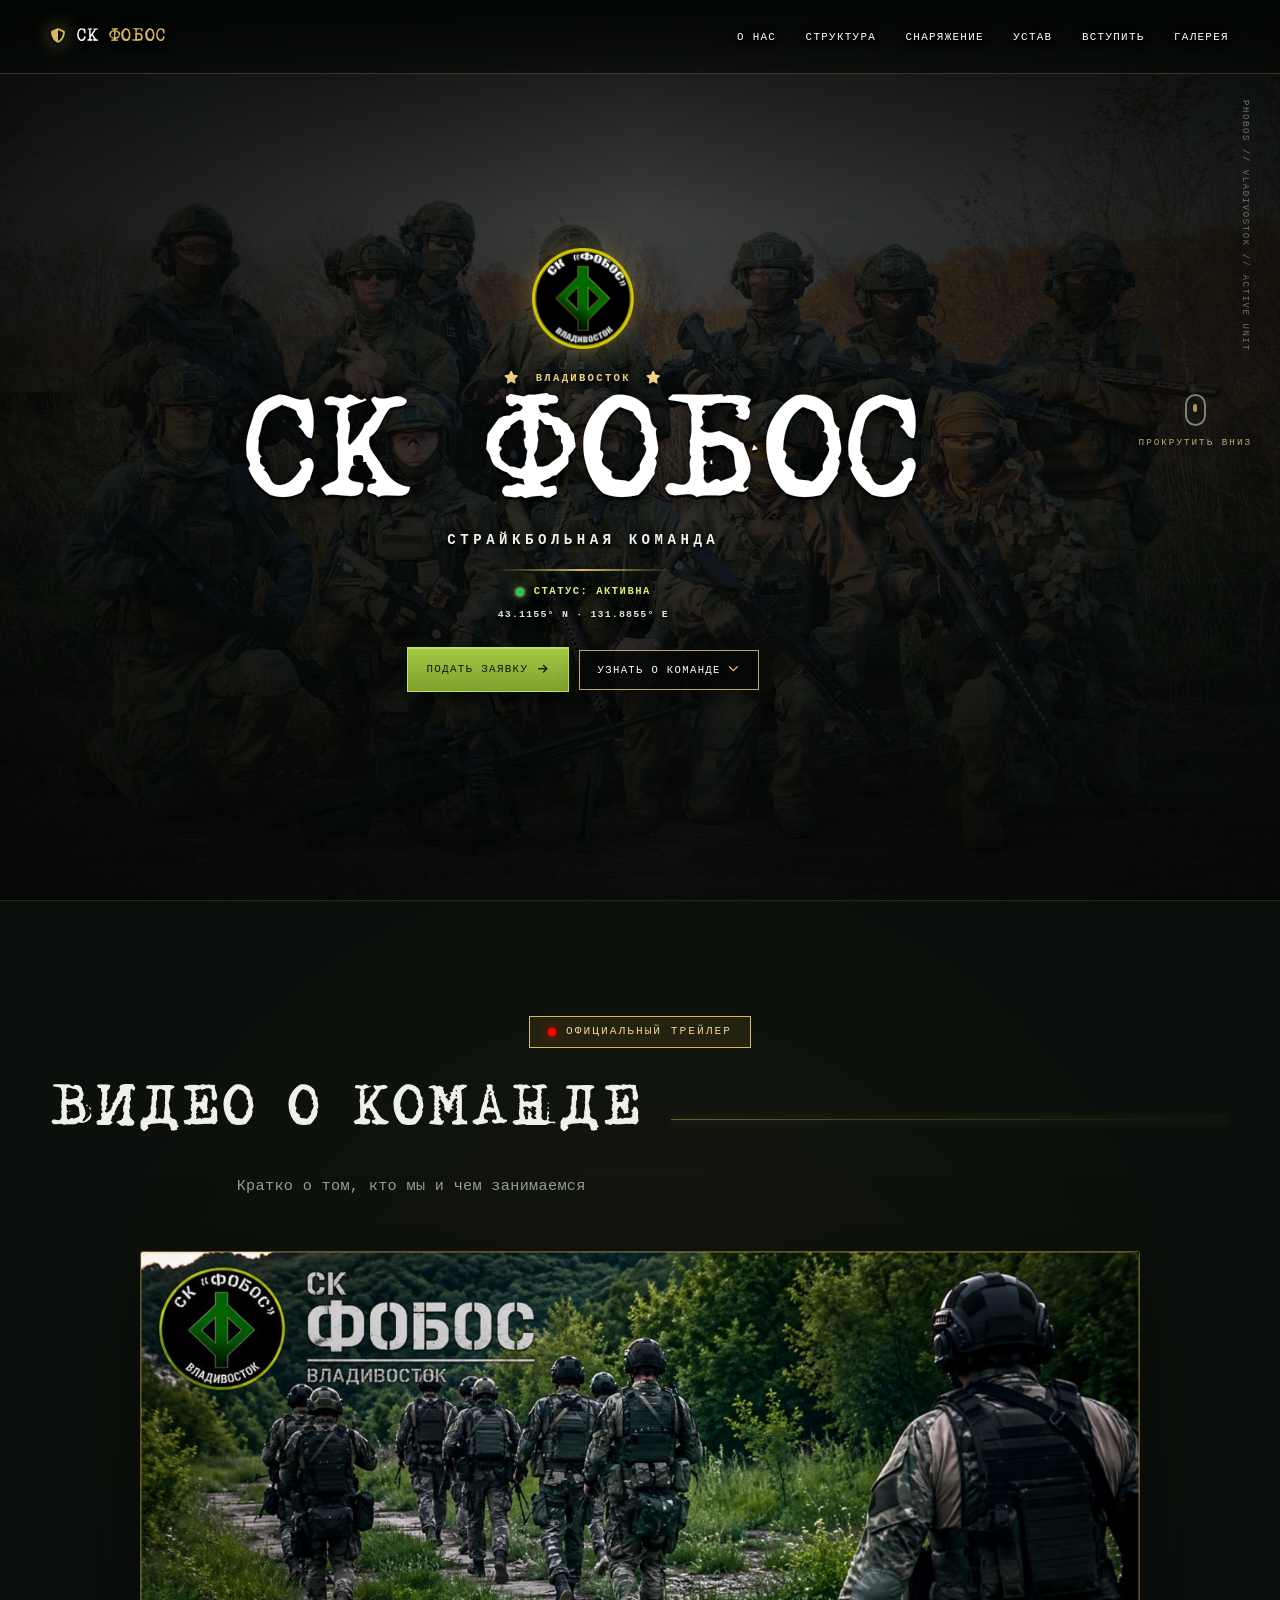
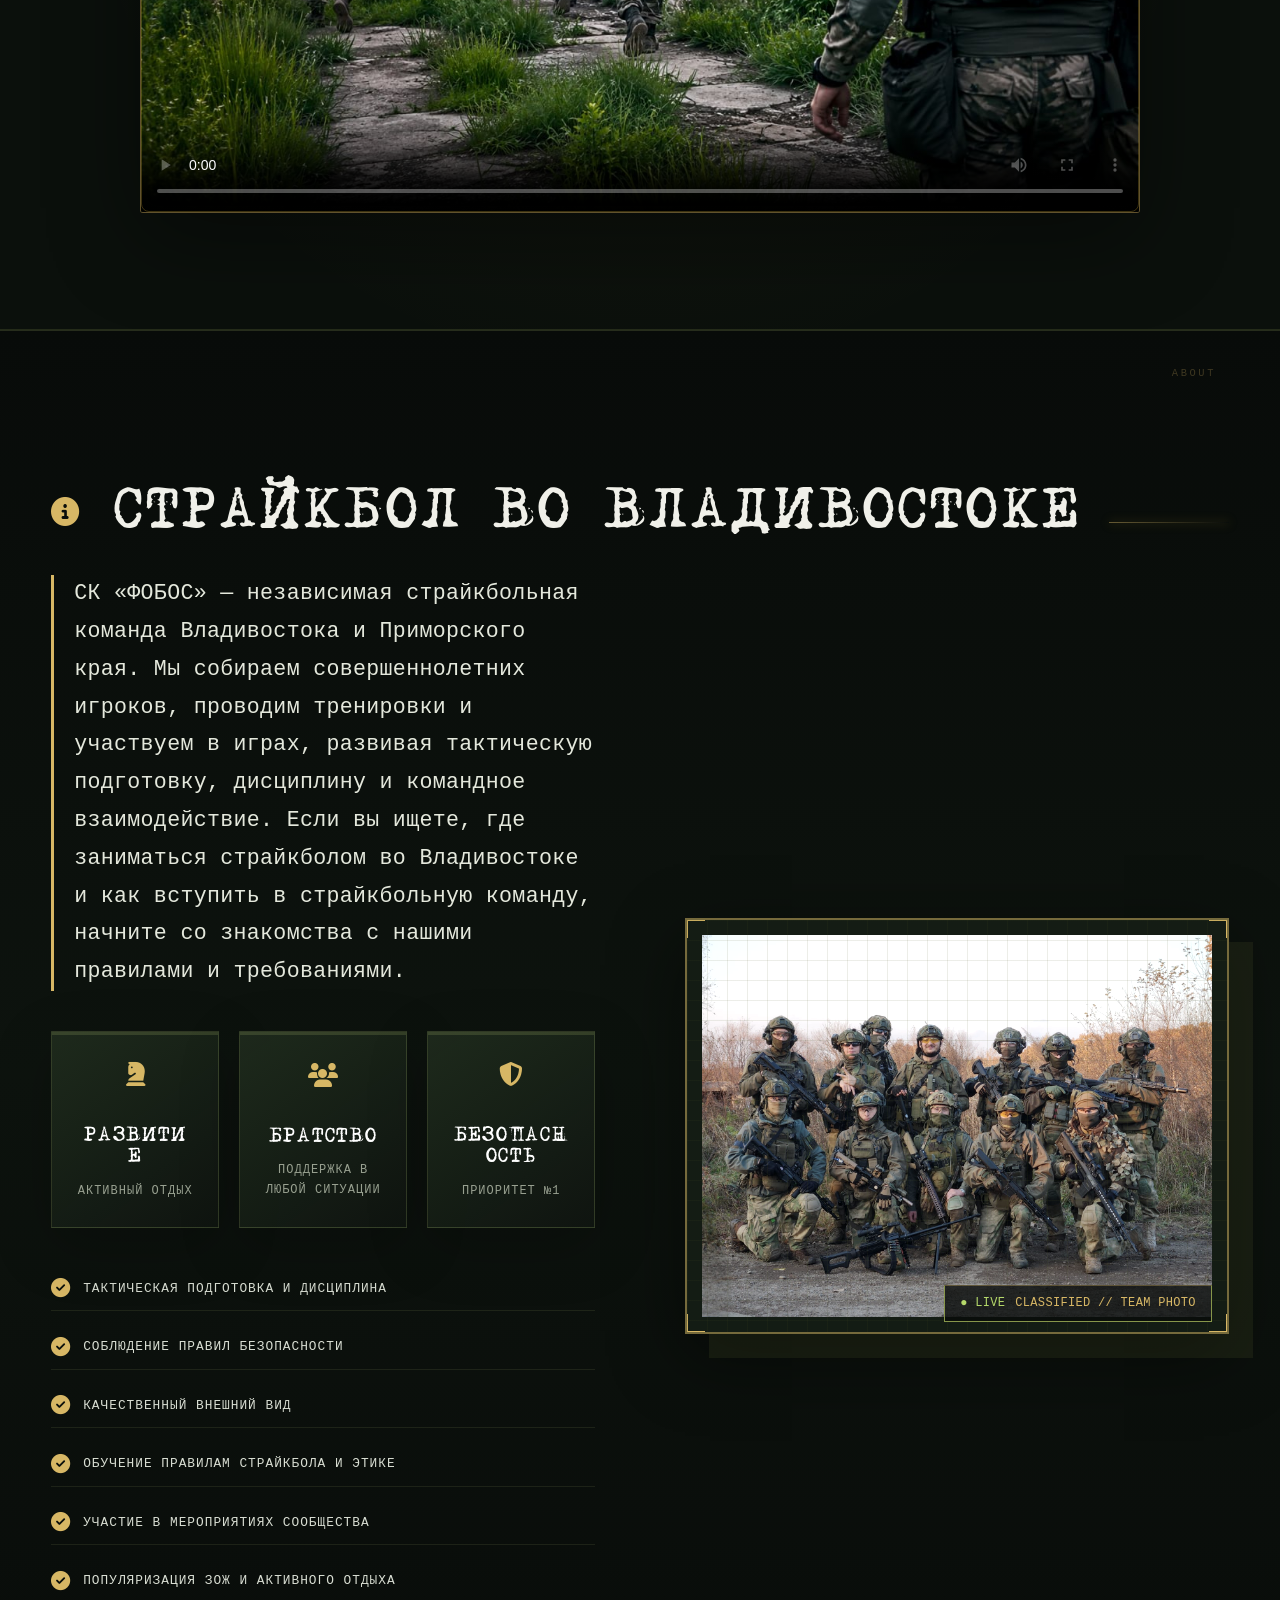
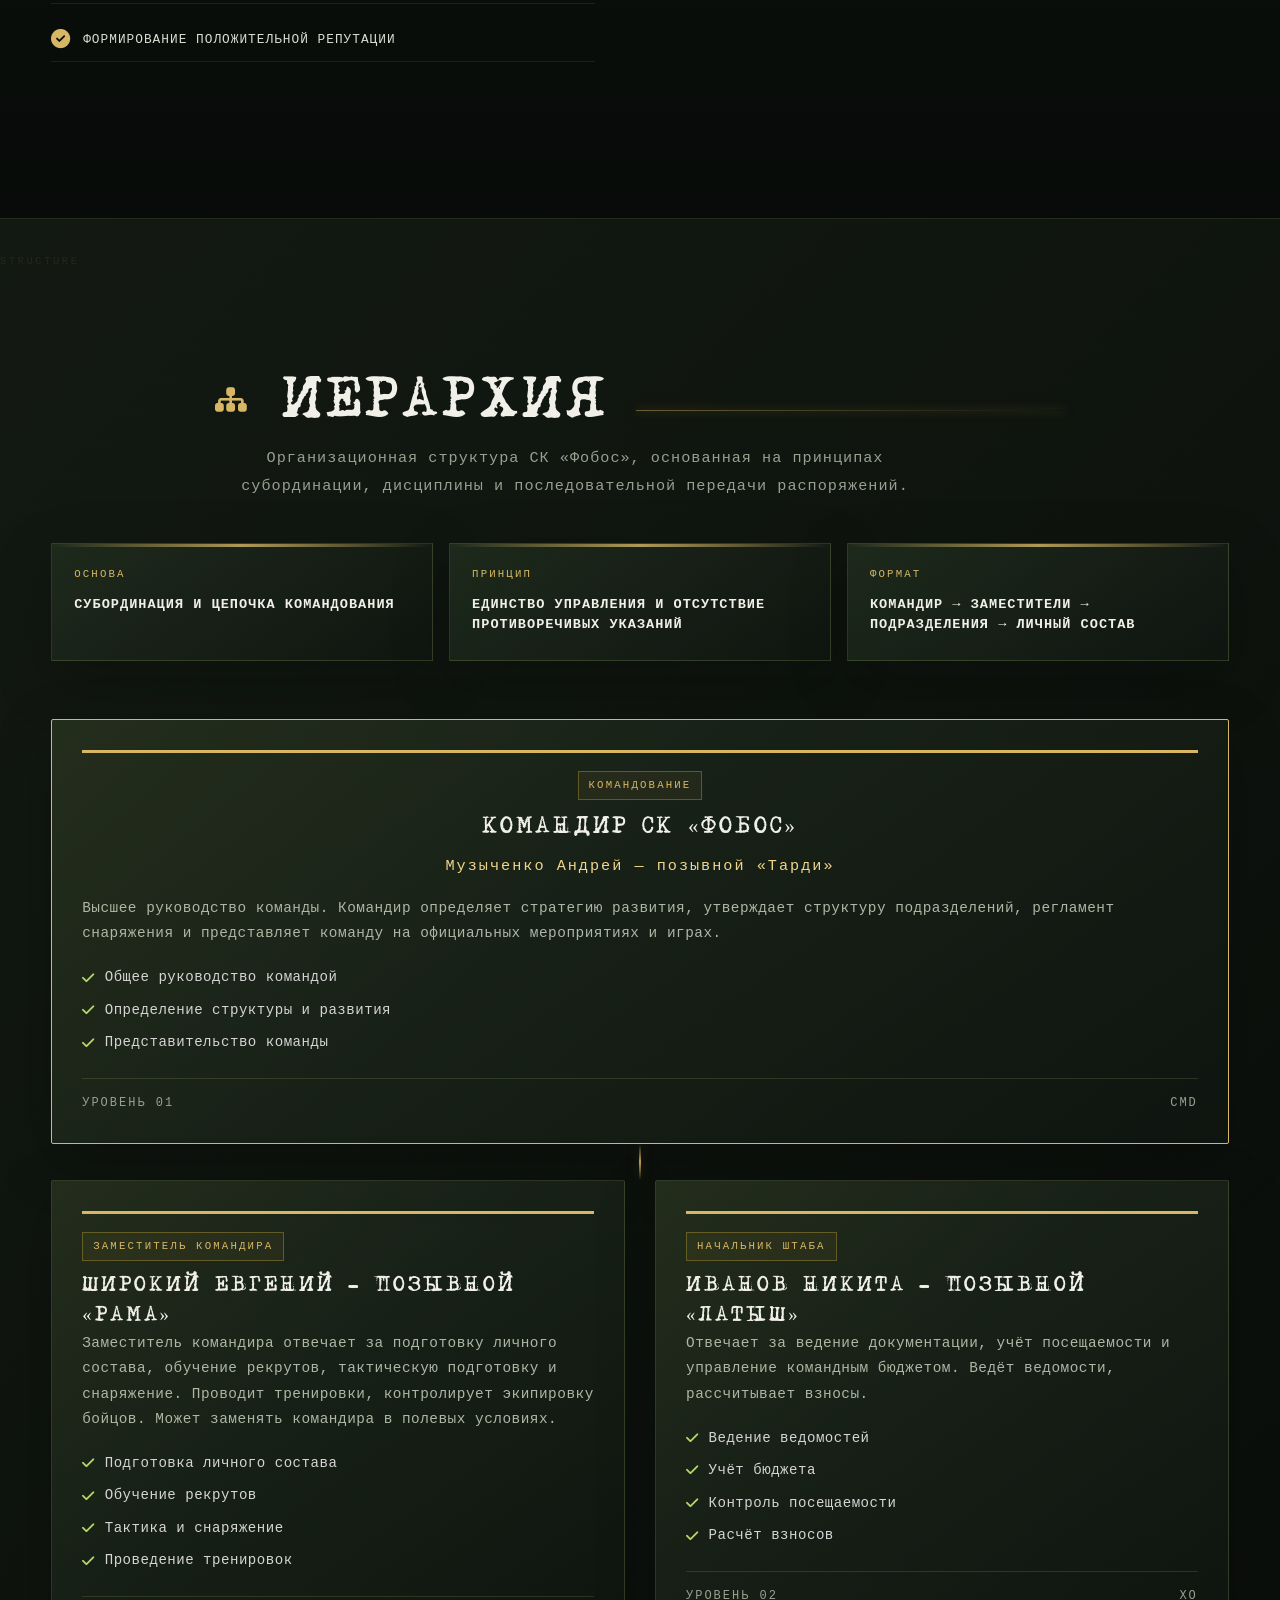
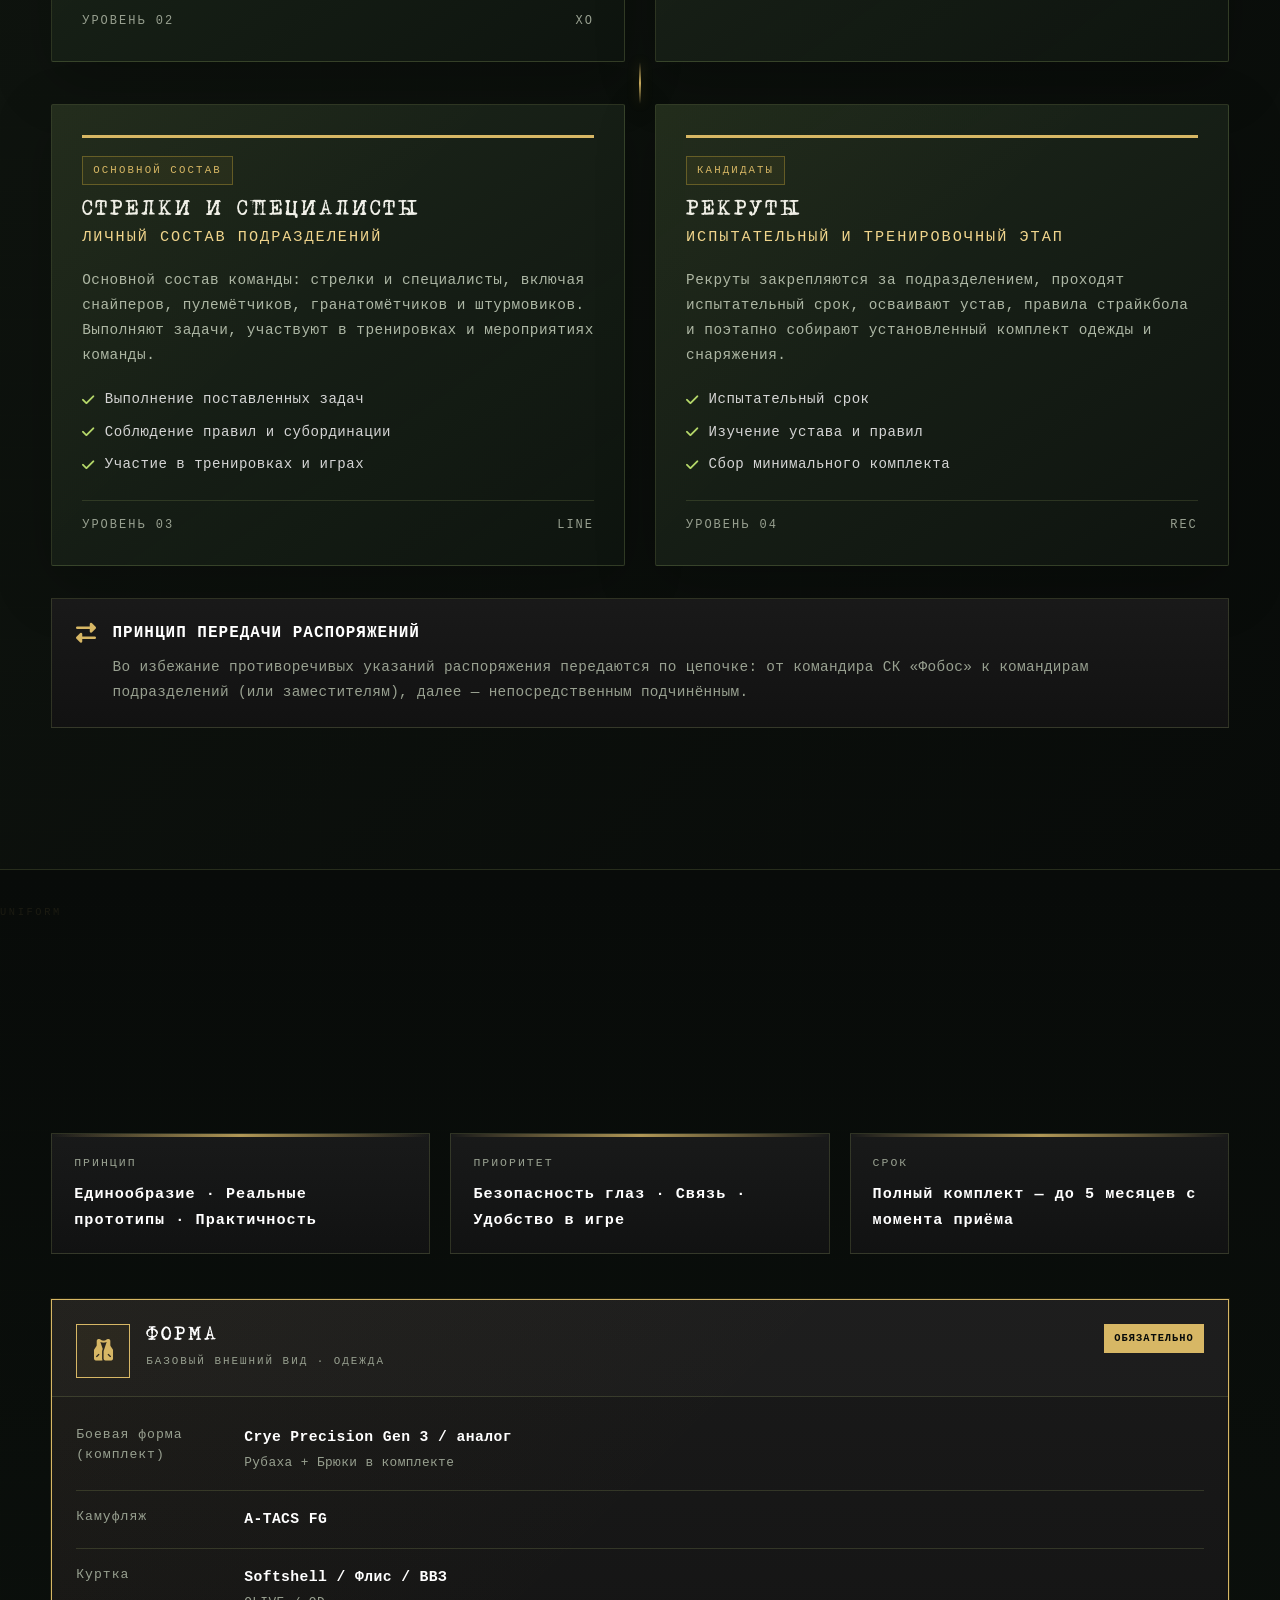
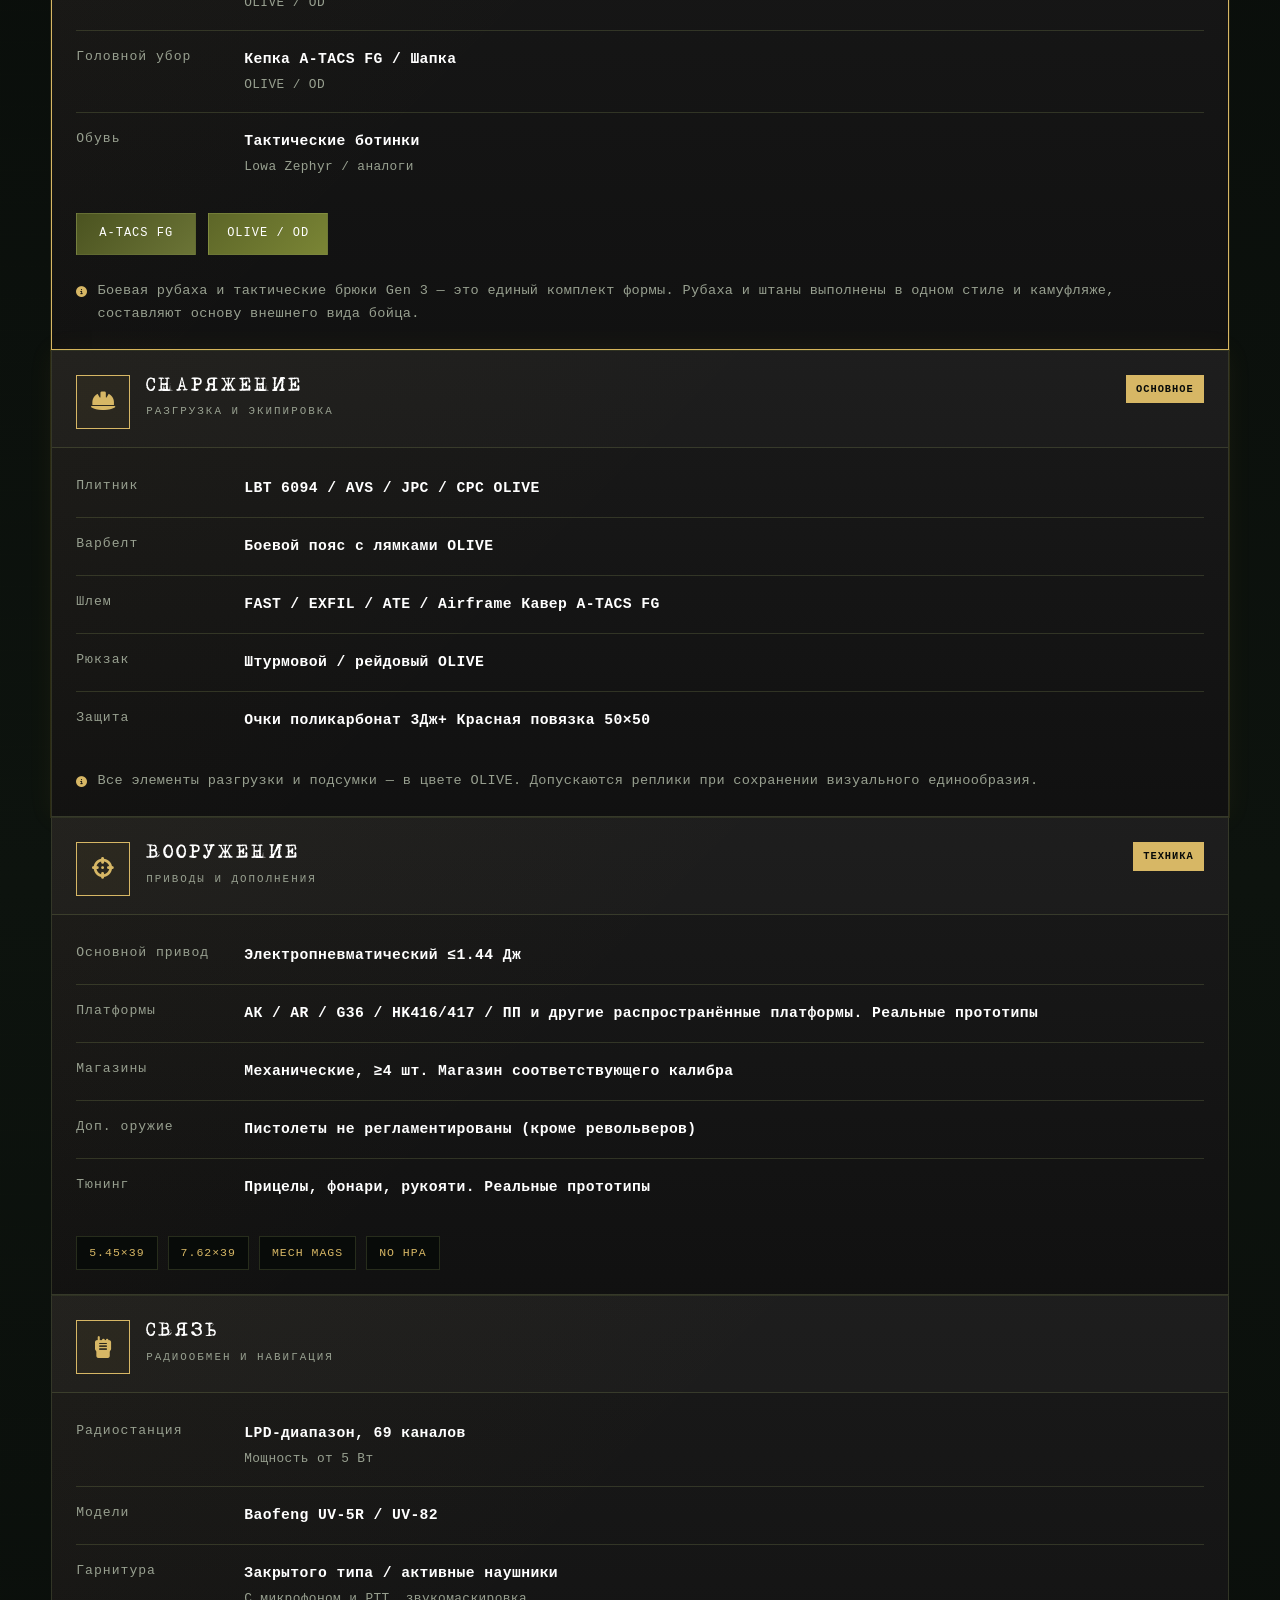
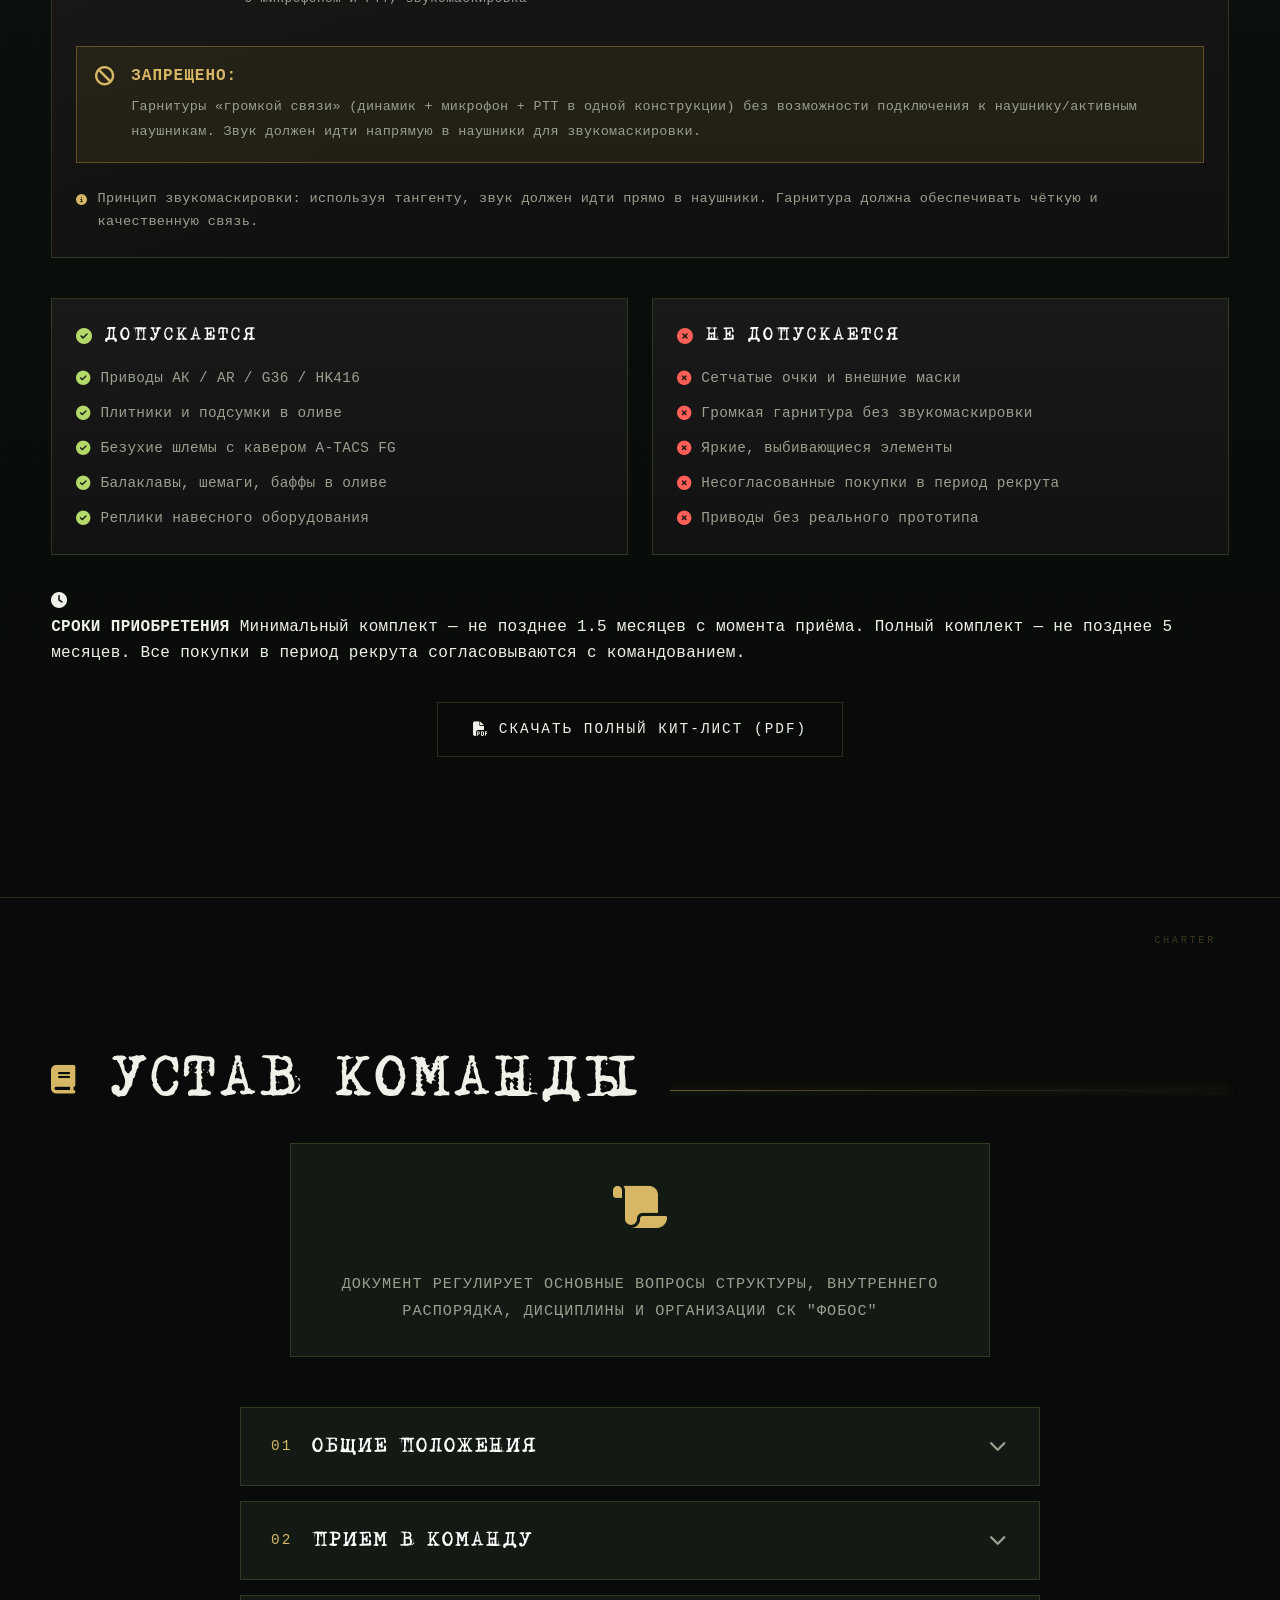
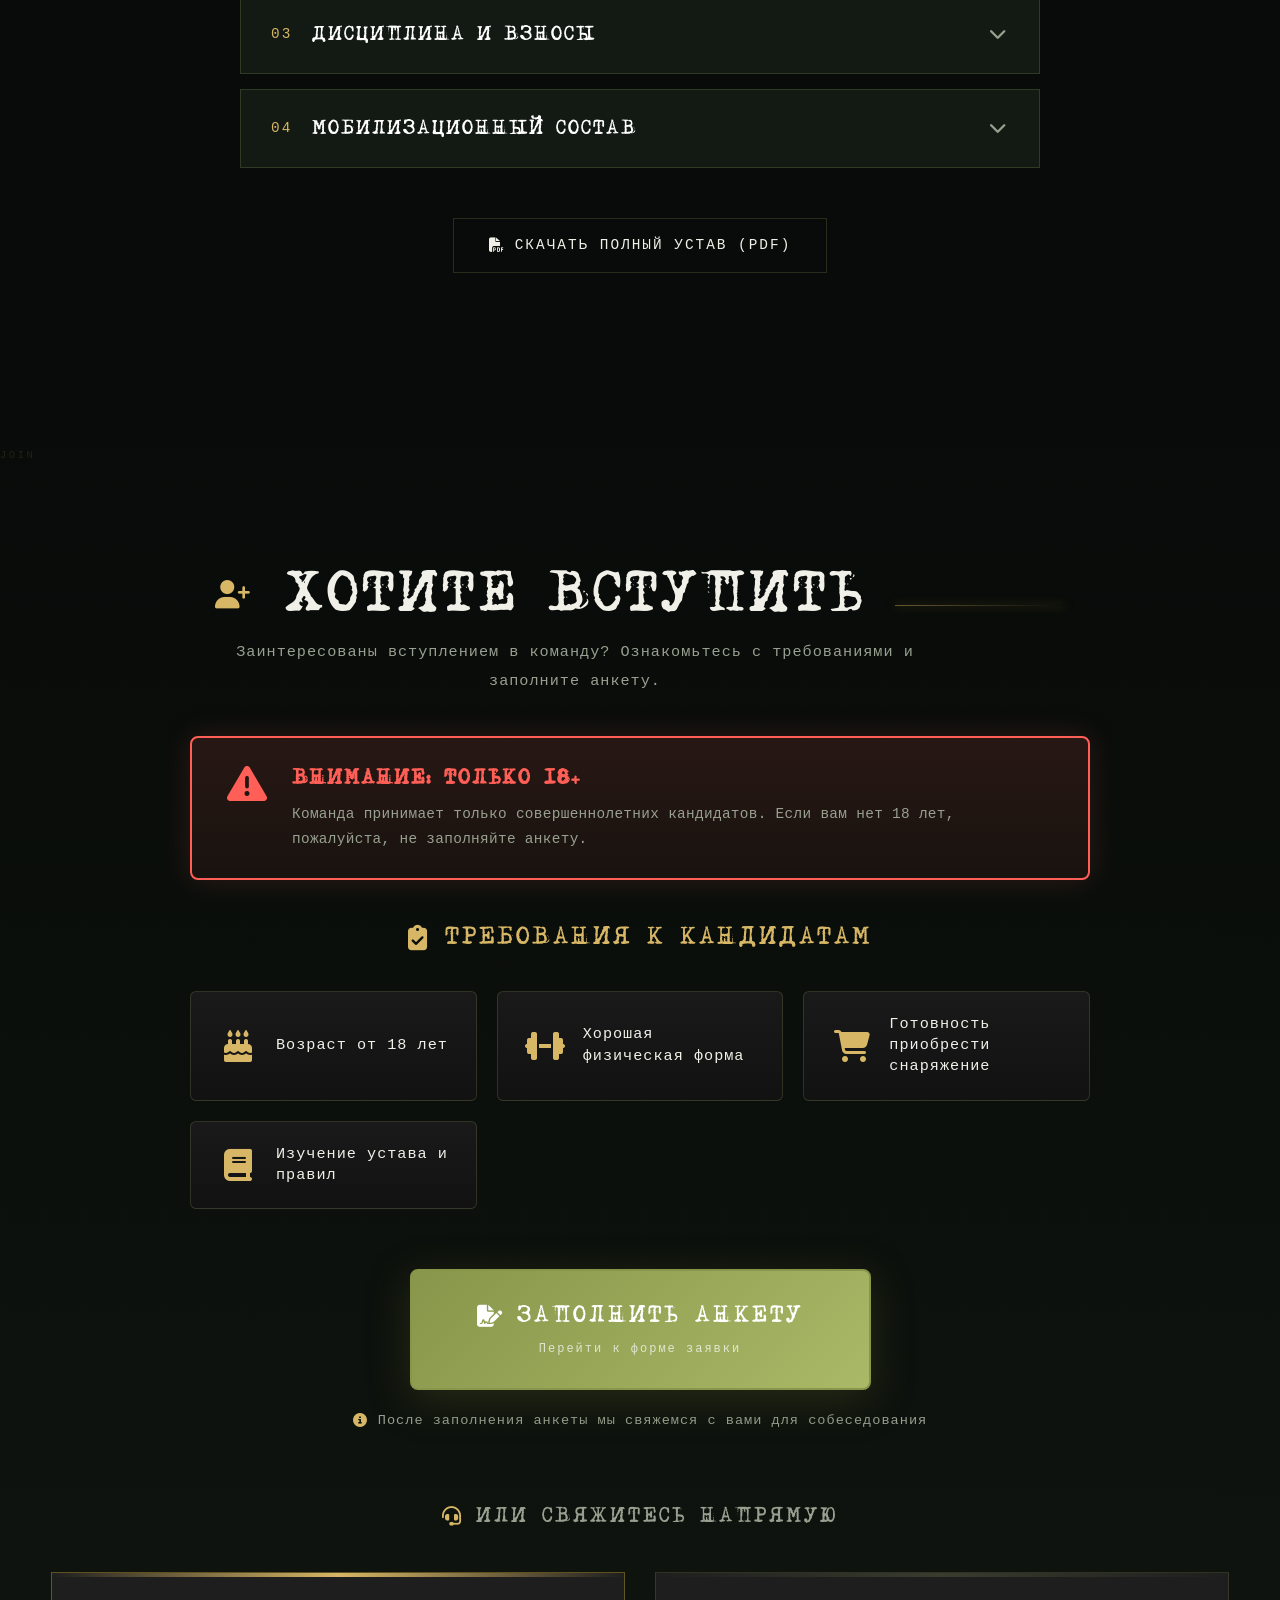
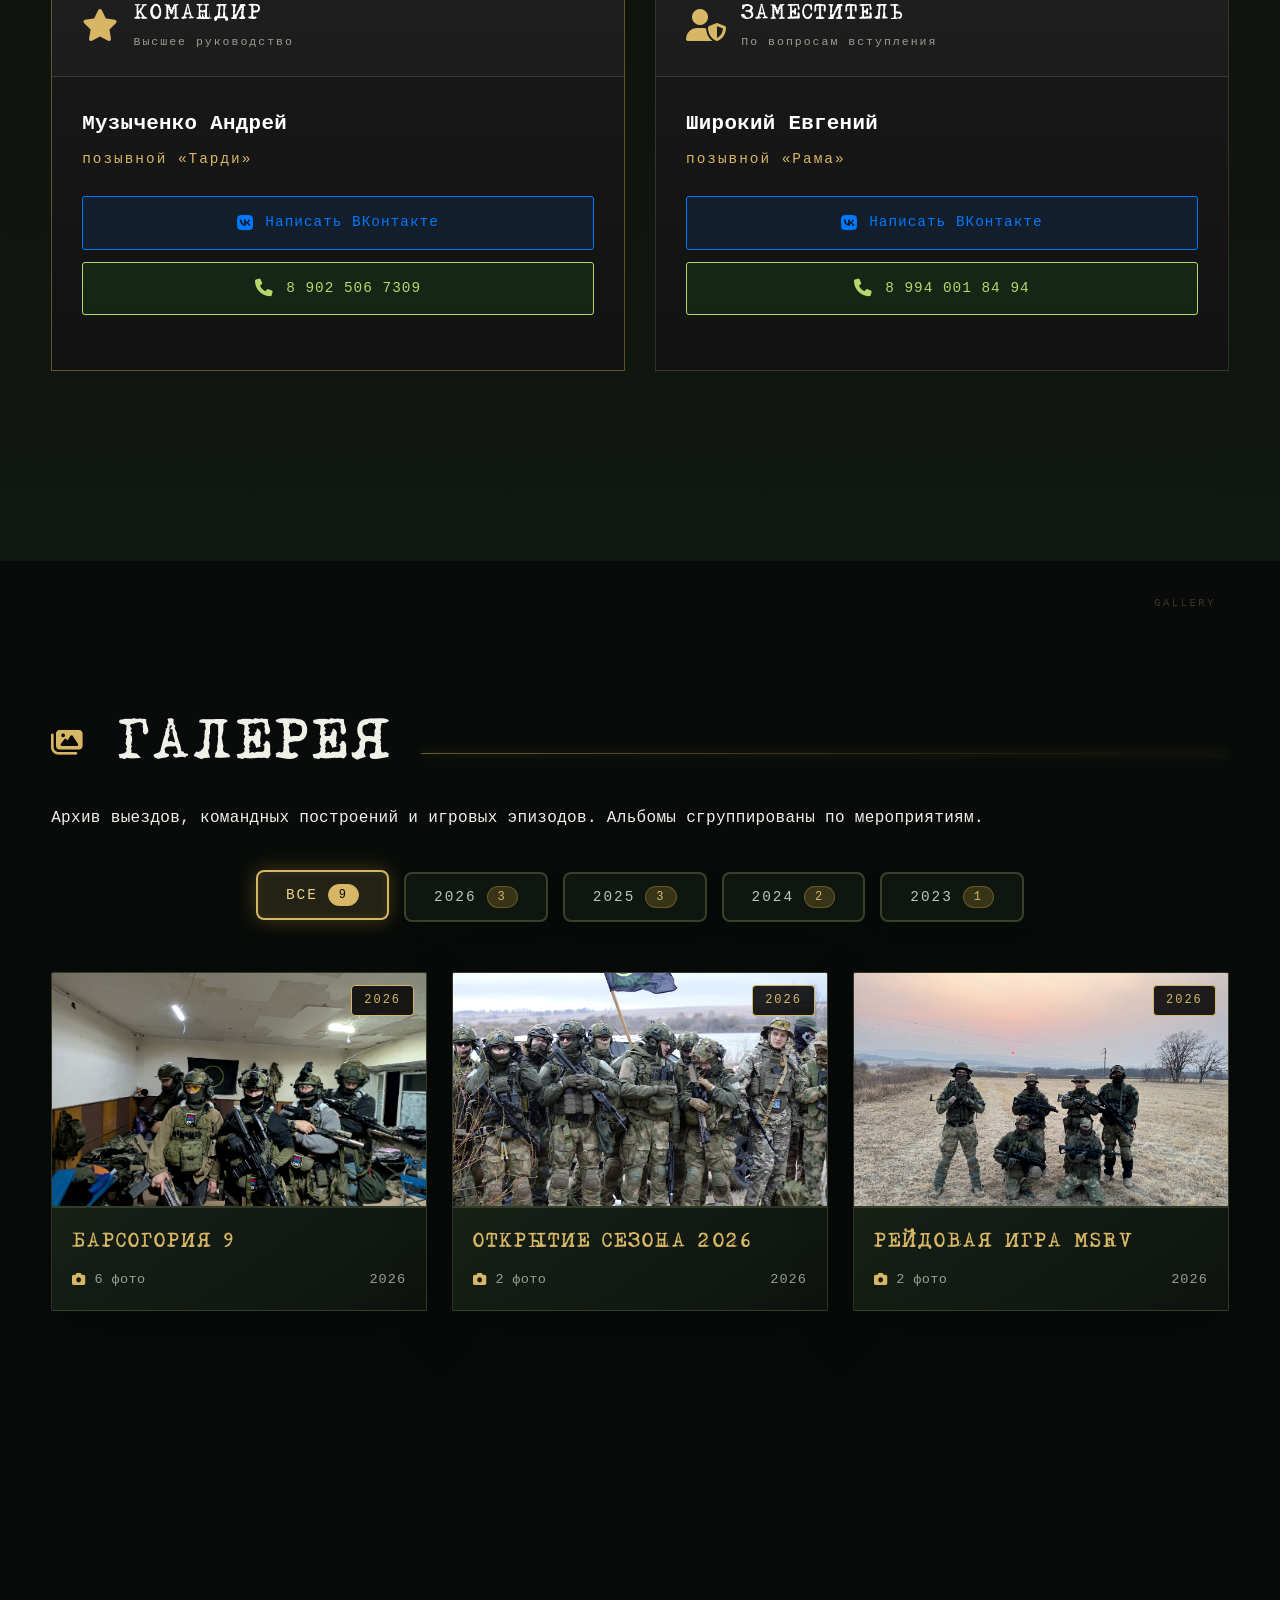
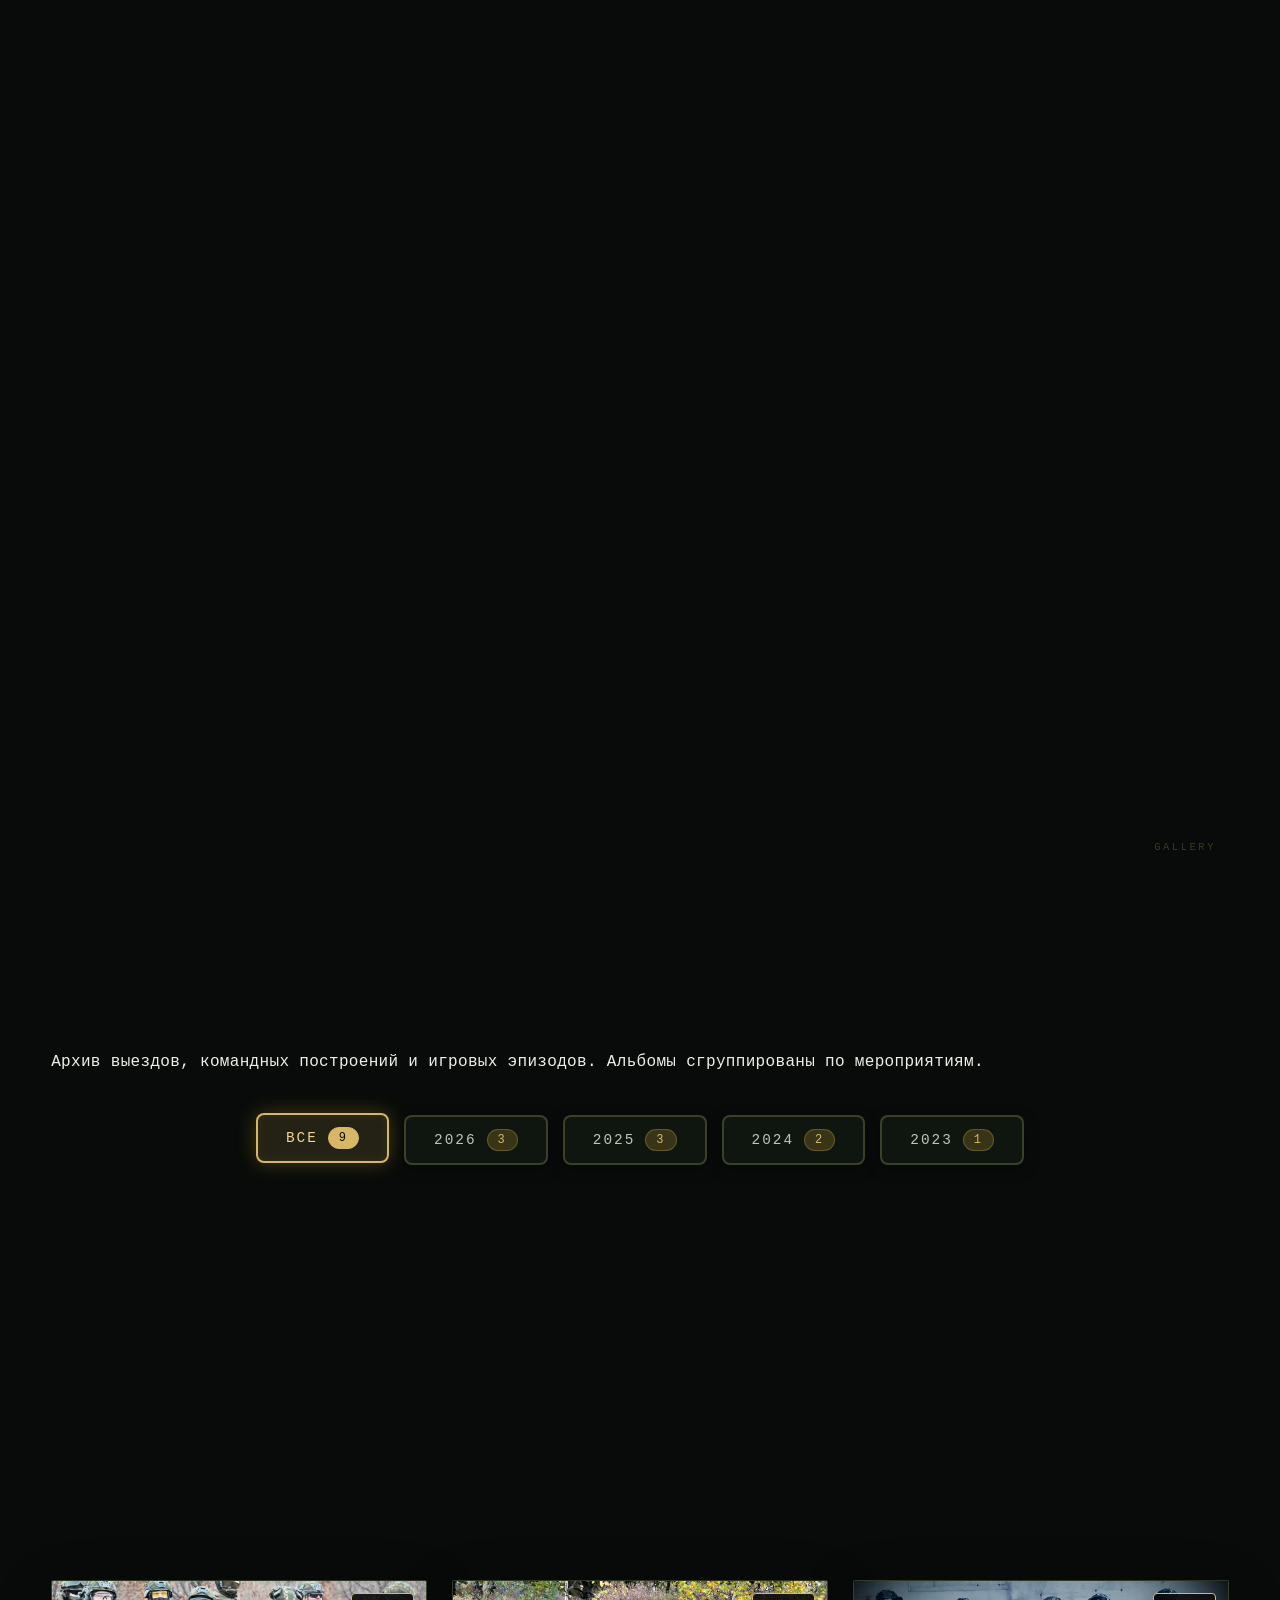
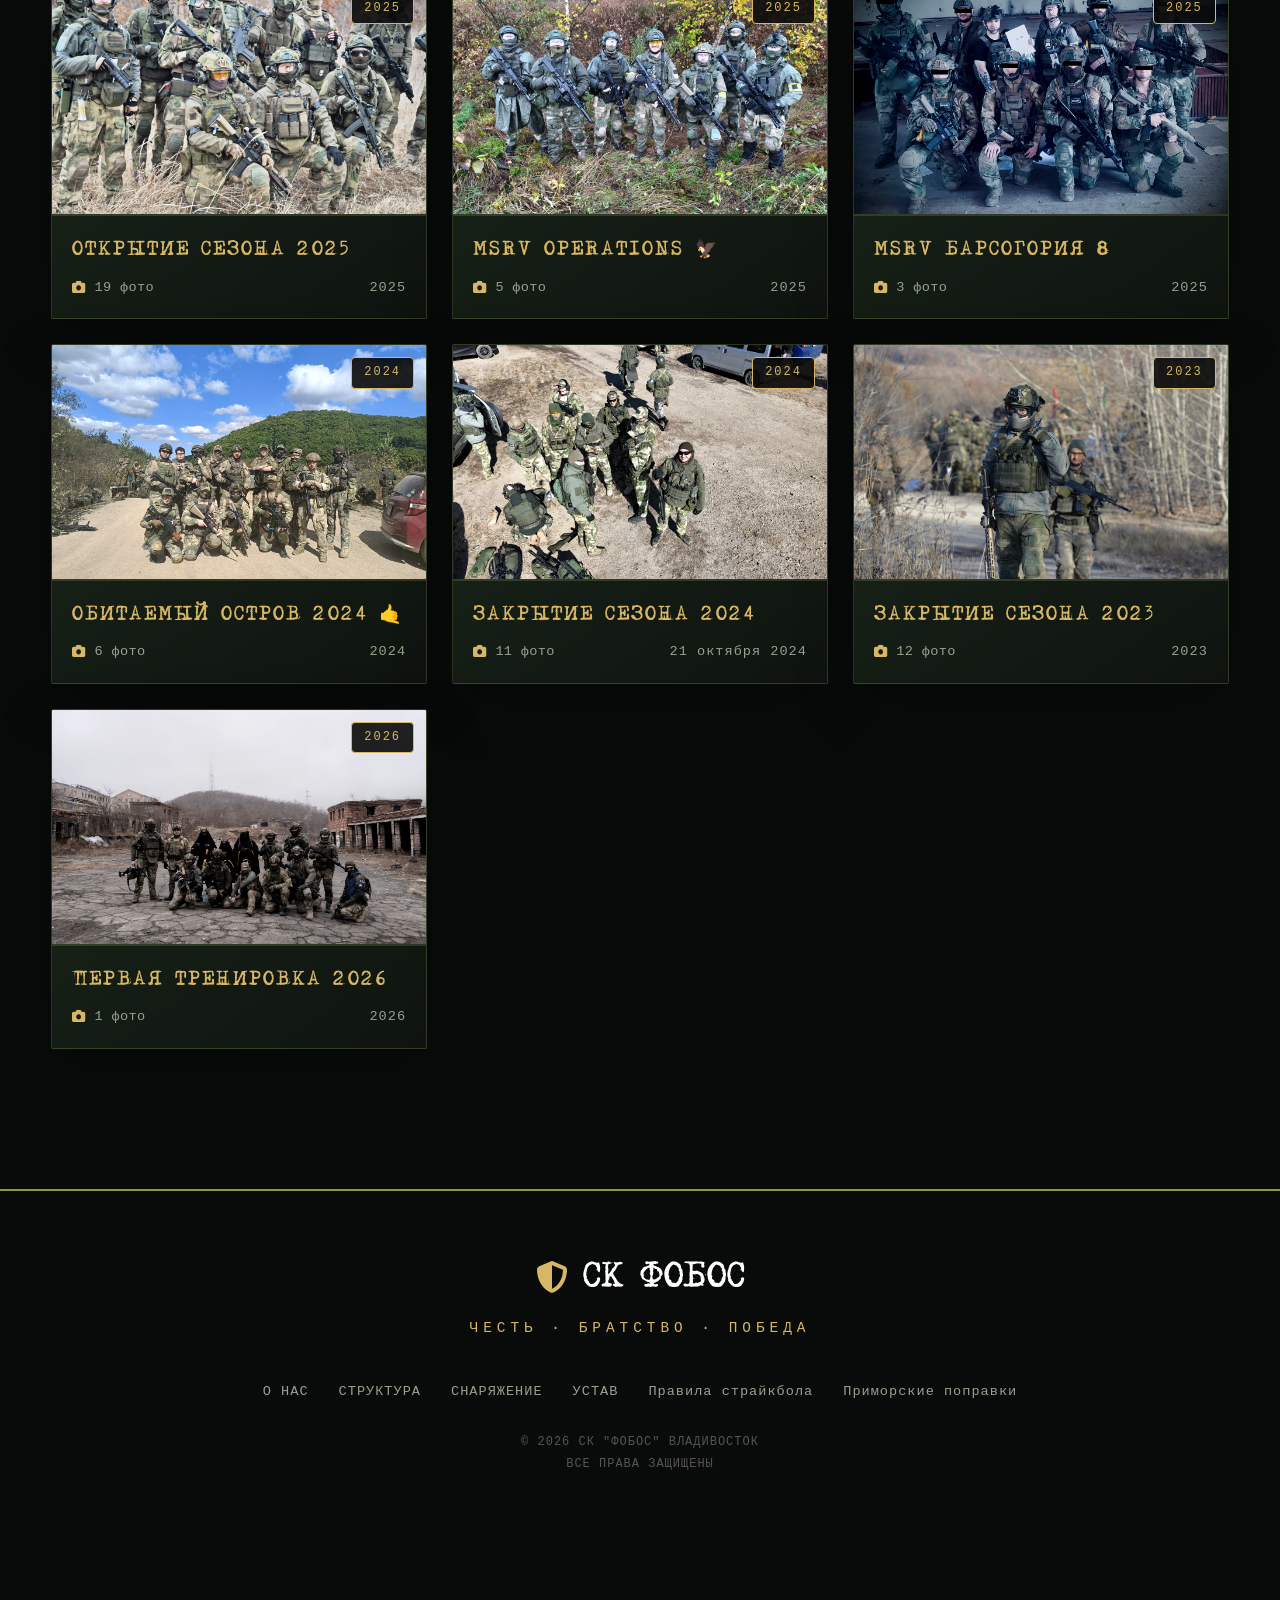
==== index.html @ f095c884 "new SITE!!!" ====
<!DOCTYPE html>
<html lang="ru">

<head>
    <meta charset="UTF-8">
    <meta name="viewport" content="width=device-width, initial-scale=1.0">
    <meta name="description" content="СК «ФОБОС» — страйкбольная команда Владивостока и Приморского края. Набор новичков 18+, тренировки, игры, экипировка и командная подготовка.">
    <meta name="keywords" content="страйкбол Владивосток, страйкбольная команда Владивосток, страйкбол Приморский край, airsoft Владивосток, вступить в страйкбольную команду, ФОБОС страйкбол">
    <meta name="author" content="СК «ФОБОС»">
    <meta name="robots" content="index, follow, max-image-preview:large">
    <meta name="theme-color" content="#4B5320">

    <link rel="canonical" href="https://uncledeni.github.io/phobos-team.github.io/">
    <meta property="og:locale" content="ru_RU">
    <meta property="og:site_name" content="СК «ФОБОС» — страйкбол во Владивостоке">
    <meta property="og:title" content="Страйкбол во Владивостоке — СК «ФОБОС»">
    <meta property="og:description" content="Независимая страйкбольная команда Владивостока и Приморского края. Узнайте о команде и подайте заявку на вступление.">
    <meta property="og:image" content="https://uncledeni.github.io/phobos-team.github.io/img/team.jpg">
    <meta property="og:url" content="https://uncledeni.github.io/phobos-team.github.io/">
    <meta property="og:type" content="website">
    <meta name="twitter:card" content="summary_large_image">

    <link rel="icon" href="data:image/svg+xml,<svg xmlns='http://www.w3.org/2000/svg' viewBox='0 0 100 100'><text y='.9em' font-size='90'>🛡️</text></svg>">

    <link rel="preload" href="fonts/dsmoster.ttf" as="font" type="font/ttf" crossorigin>
    <link rel="preload" href="fonts/calculator.ttf" as="font" type="font/ttf" crossorigin>
    <link rel="preload" href="style.css" as="style">
    <link rel="preload" href="img/gerb.png" as="image">

    <title>Страйкбол во Владивостоке — СК «ФОБОС» | Набор в команду</title>
    <link rel="stylesheet" href="style.css">
    <link rel="icon" type="image/png" href="img/gerb.png">

</head>

<body>

    <nav class="navbar">
        <div class="container nav-container">
            <div class="logo">
                <i class="fas fa-shield-alt"></i> СК <span class="highlight">ФОБОС</span>
            </div>
            <ul class="nav-links">
                <li><a href="#about">О НАС</a></li>

                <li><a href="#structure">СТРУКТУРА</a></li>
                <li><a href="#uniform">СНАРЯЖЕНИЕ</a></li>
                <li><a href="#charter">УСТАВ</a></li>
                <li><a href="#join">ВСТУПИТЬ</a></li>
                <li><a href="#gallery">ГАЛЕРЕЯ</a></li>

            </ul>
            <div class="burger">
                <div class="line1"></div>
                <div class="line2"></div>
                <div class="line3"></div>
            </div>
        </div>
    </nav>

    <section class="hero">
        <div class="overlay"></div>
        <div class="hero-content">
            <div class="team-emblem">
                <img src="img/gerb.png" alt="СК ФОБОС">
                <div class="emblem-glow"></div>
            </div>
            <div class="hero-badge">
                <i class="fas fa-star"></i>
                <span>ВЛАДИВОСТОК</span>
                <i class="fas fa-star"></i>
            </div>
            <h1 class="hero-title">СК ФОБОС</h1>
            <p class="hero-subtitle">СТРАЙКБОЛЬНАЯ КОМАНДА</p>
            <div class="hero-divider"></div>
            <div class="team-status">
                <span class="status-dot"></span>
                <span>СТАТУС: АКТИВНА</span>
            </div>
            <div class="team-coords">
                43.1155° N · 131.8855° E
            </div>
            <div class="hero-cta">
                <a class="btn-tactical" href="#join"><span>ПОДАТЬ ЗАЯВКУ</span><i class="fas fa-arrow-right"></i></a>
                <a class="hero-link" href="#about">УЗНАТЬ О КОМАНДЕ <i class="fas fa-chevron-down"></i></a>
            </div>
        </div>
        <div class="scroll-indicator">
            <div class="mouse">
                <div class="wheel"></div>
            </div>
            <span>ПРОКРУТИТЬ ВНИЗ</span>
        </div>
    </section>

<section id="trailer" class="trailer-section">
    <div class="container">
        <div class="trailer-header">
            <div class="trailer-tag">
                <span class="blink-dot"></span>
                ОФИЦИАЛЬНЫЙ ТРЕЙЛЕР
            </div>
            <h2 class="section-title">ВИДЕО О КОМАНДЕ</h2>
            <p class="trailer-subtitle">Кратко о том, кто мы и чем занимаемся</p>
        </div>

        <div class="trailer-video-wrapper" id="trailerVideoWrapper">
            <video 
                id="teamVideo" 
                class="trailer-video" 
                controls
                preload="metadata"
                playsinline
                poster="./img/video-poster.jpg"
                style="width:100%; height:100%; display:block; background:#000;"
            >
                <source src="video/intro.mp4" type="video/mp4">
                Ваш браузер не поддерживает HTML5-видео.
            </video>
        </div>
    </div>
</section>


    <section id="about" class="section dark-bg">
        <div class="container">
            <h2 class="section-title"><i class="fas fa-info-circle"></i>СТРАЙКБОЛ ВО ВЛАДИВОСТОКЕ</h2>

            <div class="about-grid">
                <div class="about-text">
                    <p class="lead-text">
                        СК «ФОБОС» — независимая страйкбольная команда Владивостока и Приморского края. Мы собираем совершеннолетних игроков, проводим тренировки и участвуем в играх, развивая тактическую подготовку, дисциплину и командное взаимодействие. Если вы ищете, где заниматься страйкболом во Владивостоке и как вступить в страйкбольную команду, начните со знакомства с нашими правилами и требованиями.
                    </p>

                    <div class="principles-grid">
                        <div class="principle-card">
                            <div class="principle-icon">
                                <i class="fas fa-chess-knight"></i>
                            </div>
                            <h3>РАЗВИТИЕ</h3>
                            <p>АКТИВНЫЙ ОТДЫХ</p>
                        </div>
                        <div class="principle-card">
                            <div class="principle-icon">
                                <i class="fas fa-users"></i>
                            </div>
                            <h3>БРАТСТВО</h3>
                            <p>ПОДДЕРЖКА В ЛЮБОЙ СИТУАЦИИ</p>
                        </div>
                        <div class="principle-card">
                            <div class="principle-icon">
                                <i class="fas fa-shield-alt"></i>
                            </div>
                            <h3>БЕЗОПАСНОСТЬ</h3>
                            <p>ПРИОРИТЕТ №1</p>
                        </div>
                    </div>

                    <ul class="check-list">
                        <li><i class="fas fa-check-circle"></i>ТАКТИЧЕСКАЯ ПОДГОТОВКА И ДИСЦИПЛИНА</li>
                        <li><i class="fas fa-check-circle"></i>СОБЛЮДЕНИЕ ПРАВИЛ БЕЗОПАСНОСТИ</li>
                        <li><i class="fas fa-check-circle"></i>КАЧЕСТВЕННЫЙ ВНЕШНИЙ ВИД</li>
                        <li><i class="fas fa-check-circle"></i>ОБУЧЕНИЕ ПРАВИЛАМ СТРАЙКБОЛА И ЭТИКЕ</li>
                        <li><i class="fas fa-check-circle"></i>УЧАСТИЕ В МЕРОПРИЯТИЯХ СООБЩЕСТВА</li>
                        <li><i class="fas fa-check-circle"></i>ПОПУЛЯРИЗАЦИЯ ЗОЖ И АКТИВНОГО ОТДЫХА</li>
                        <li><i class="fas fa-check-circle"></i>ФОРМИРОВАНИЕ ПОЛОЖИТЕЛЬНОЙ РЕПУТАЦИИ</li>
                    </ul>
                </div>

                <div class="tactical-frame">
                    <div class="frame-corner top-left"></div>
                    <div class="frame-corner top-right"></div>
                    <div class="frame-corner bottom-left"></div>
                    <div class="frame-corner bottom-right"></div>
                    <img src="img/team.jpg" alt="Команда ФОБОС">
                    <div class="frame-overlay">
                        <div class="overlay-grid"></div>
                    </div>
                    <div class="frame-label">
                        <span class="label-status">● LIVE</span>
                        <span>CLASSIFIED // TEAM PHOTO</span>
                    </div>
                </div>
            </div>
        </div>
    </section>

    <section id="structure" class="section structure-section">
        <div class="container">
            <div class="section-header-block">
                <h2 class="section-title"><i class="fas fa-sitemap"></i>ИЕРАРХИЯ</h2>
                <p class="section-subtitle">
                    Организационная структура СК «Фобос», основанная на принципах субординации, дисциплины и последовательной передачи распоряжений.
                </p>
            </div>

            <div class="command-overview">
                <div class="overview-card">
                    <span class="overview-label">ОСНОВА</span>
                    <strong>СУБОРДИНАЦИЯ И ЦЕПОЧКА КОМАНДОВАНИЯ</strong>
                </div>
                <div class="overview-card">
                    <span class="overview-label">ПРИНЦИП</span>
                    <strong>ЕДИНСТВО УПРАВЛЕНИЯ И ОТСУТСТВИЕ ПРОТИВОРЕЧИВЫХ УКАЗАНИЙ</strong>
                </div>
                <div class="overview-card">
                    <span class="overview-label">ФОРМАТ</span>
                    <strong>КОМАНДИР → ЗАМЕСТИТЕЛИ → ПОДРАЗДЕЛЕНИЯ → ЛИЧНЫЙ СОСТАВ</strong>
                </div>
            </div>

            <div class="chain-of-command">
                <div class="rank-level level-1">
                    <div class="tactical-card rank-card commander">
                        <div class="rank-card-topline"></div>
                        <div class="rank-type">КОМАНДОВАНИЕ</div>
                        <h3>КОМАНДИР СК «ФОБОС»</h3>
                        <div class="rank-name">Музыченко Андрей — позывной «Тарди»</div>
                        <p class="rank-desc">
                            Высшее руководство команды. Командир определяет стратегию развития, утверждает структуру подразделений, регламент снаряжения и представляет команду на официальных мероприятиях и играх.
                        </p>
                        <ul class="rank-duties">
                            <li><i class="fas fa-check"></i> Общее руководство командой</li>
                            <li><i class="fas fa-check"></i> Определение структуры и развития</li>
                            <li><i class="fas fa-check"></i> Представительство команды</li>
                        </ul>
                        <div class="rank-footer">
                            <span>УРОВЕНЬ 01</span>
                            <span>CMD</span>
                        </div>
                    </div>
                </div>

                <div class="chain-line-vertical top"></div>

                <div class="rank-level level-2">
                    <div class="tactical-card">
                        <div class="rank-card-topline"></div>
                        <div class="rank-type">ЗАМЕСТИТЕЛЬ КОМАНДИРА</div>
                        <h3>Широкий Евгений — позывной «Рама»</h3>
                        <p class="rank-desc">
                            Заместитель командира отвечает за подготовку личного состава, обучение рекрутов, тактическую подготовку и снаряжение. Проводит тренировки, контролирует экипировку бойцов. Может заменять командира в полевых условиях.
                        </p>
                        <ul class="rank-duties">
                            <li><i class="fas fa-check"></i> Подготовка личного состава</li>
                            <li><i class="fas fa-check"></i> Обучение рекрутов</li>
                            <li><i class="fas fa-check"></i> Тактика и снаряжение</li>
                            <li><i class="fas fa-check"></i> Проведение тренировок</li>
                        </ul>
                        <div class="rank-footer">
                            <span>УРОВЕНЬ 02</span>
                            <span>XO</span>
                        </div>
                    </div>

                    <div class="tactical-card">
                        <div class="rank-card-topline"></div>
                        <div class="rank-type">НАЧАЛЬНИК ШТАБА</div>
                        <h3>Иванов Никита — позывной «Латыш»</h3>
                        <p class="rank-desc">
                            Отвечает за ведение документации, учёт посещаемости и управление командным бюджетом. Ведёт ведомости, рассчитывает взносы.
                        </p>
                        <ul class="rank-duties">
                            <li><i class="fas fa-check"></i> Ведение ведомостей</li>
                            <li><i class="fas fa-check"></i> Учёт бюджета</li>
                            <li><i class="fas fa-check"></i> Контроль посещаемости</li>
                            <li><i class="fas fa-check"></i> Расчёт взносов</li>
                        </ul>
                        <div class="rank-footer">
                            <span>УРОВЕНЬ 02</span>
                            <span>XO</span>
                        </div>
                    </div>
                </div>

                <div class="chain-line-vertical middle"></div>

                <div class="rank-level level-3">
                    <div class="tactical-card">
                        <div class="rank-card-topline"></div>
                        <div class="rank-type">ОСНОВНОЙ СОСТАВ</div>
                        <h3>СТРЕЛКИ И СПЕЦИАЛИСТЫ</h3>
                        <div class="rank-name">ЛИЧНЫЙ СОСТАВ ПОДРАЗДЕЛЕНИЙ</div>
                        <p class="rank-desc">
                            Основной состав команды: стрелки и специалисты, включая снайперов, пулемётчиков, гранатомётчиков и штурмовиков. Выполняют задачи, участвуют в тренировках и мероприятиях команды.
                        </p>
                        <ul class="rank-duties">
                            <li><i class="fas fa-check"></i> Выполнение поставленных задач</li>
                            <li><i class="fas fa-check"></i> Соблюдение правил и субординации</li>
                            <li><i class="fas fa-check"></i> Участие в тренировках и играх</li>
                        </ul>
                        <div class="rank-footer">
                            <span>УРОВЕНЬ 03</span>
                            <span>LINE</span>
                        </div>
                    </div>

                    <div class="tactical-card">
                        <div class="rank-card-topline"></div>
                        <div class="rank-type">КАНДИДАТЫ</div>
                        <h3>РЕКРУТЫ</h3>
                        <div class="rank-name">ИСПЫТАТЕЛЬНЫЙ И ТРЕНИРОВОЧНЫЙ ЭТАП</div>
                        <p class="rank-desc">
                            Рекруты закрепляются за подразделением, проходят испытательный срок, осваивают устав, правила страйкбола и поэтапно собирают установленный комплект одежды и снаряжения.
                        </p>
                        <ul class="rank-duties">
                            <li><i class="fas fa-check"></i> Испытательный срок</li>
                            <li><i class="fas fa-check"></i> Изучение устава и правил</li>
                            <li><i class="fas fa-check"></i> Сбор минимального комплекта</li>
                        </ul>
                        <div class="rank-footer">
                            <span>УРОВЕНЬ 04</span>
                            <span>REC</span>
                        </div>
                    </div>
                </div>
            </div>

            <div class="structure-note-block">
                <div class="structure-note">
                    <i class="fas fa-exchange-alt"></i>
                    <div>
                        <strong>ПРИНЦИП ПЕРЕДАЧИ РАСПОРЯЖЕНИЙ</strong>
                        <p>Во избежание противоречивых указаний распоряжения передаются по цепочке: от командира СК «Фобос» к командирам подразделений (или заместителям), далее — непосредственным подчинённым.</p>
                    </div>
                </div>
            </div>
        </div>
    </section>

    <section id="uniform" class="section uniform-section dark-bg">
        <div class="container">
            <div class="section-header-block">
                <h2 class="section-title"><i class="fas fa-vest"></i>СНАРЯЖЕНИЕ</h2>
            </div>

            <div class="uniform-intel-bar">
                <div class="intel-item">
                    <span class="intel-label">ПРИНЦИП</span>
                    <strong>Единообразие · Реальные прототипы · Практичность</strong>
                </div>
                <div class="intel-item">
                    <span class="intel-label">ПРИОРИТЕТ</span>
                    <strong>Безопасность глаз · Связь · Удобство в игре</strong>
                </div>
                <div class="intel-item">
                    <span class="intel-label">СРОК</span>
                    <strong>Полный комплект — до 5 месяцев с момента приёма</strong>
                </div>
            </div>

            <div class="upgraded-uniform-grid">
                <div class="uniform-panel featured">
                    <div class="uniform-panel-header">
                        <div class="uniform-panel-icon">
                            <i class="fas fa-vest"></i>
                        </div>
                        <div>
                            <h3>ФОРМА</h3>
                            <span class="uniform-panel-subtitle">БАЗОВЫЙ ВНЕШНИЙ ВИД · ОДЕЖДА</span>
                        </div>
                        <span class="uniform-critical-badge">ОБЯЗАТЕЛЬНО</span>
                    </div>

                    <ul class="uniform-specs">
                        <li>
                            <span class="spec-label">Боевая форма (комплект)</span>
                            <span class="spec-value">
                                Crye Precision Gen 3 / аналог
                                <small>Рубаха + Брюки в комплекте</small>
                            </span>
                        </li>
                        <li>
                            <span class="spec-label">Камуфляж</span>
                            <span class="spec-value">A-TACS FG</span>
                        </li>
                        <li>
                            <span class="spec-label">Куртка</span>
                            <span class="spec-value">
                                Softshell / Флис / ВВЗ
                                <small>OLIVE / OD</small>
                            </span>
                        </li>
                        <li>
                            <span class="spec-label">Головной убор</span>
                            <span class="spec-value">
                                Кепка A-TACS FG / Шапка
                                <small>OLIVE / OD</small>
                            </span>
                        </li>
                        <li>
                            <span class="spec-label">Обувь</span>
                            <span class="spec-value">
                                Тактические ботинки
                                <small>Lowa Zephyr / аналоги</small>
                            </span>
                        </li>
                    </ul>

                    <div class="uniform-color-row">
                        <div class="color-chip atacs">A-TACS FG</div>
                        <div class="color-chip olive">OLIVE / OD</div>
                    </div>

                    <div class="uniform-note">
                        <i class="fas fa-info-circle"></i>
                        <span>Боевая рубаха и тактические брюки Gen 3 — это единый комплект формы. Рубаха и штаны выполнены в одном стиле и камуфляже, составляют основу внешнего вида бойца.</span>
                    </div>
                </div>

                <div class="uniform-panel">
                    <div class="uniform-panel-header">
                        <div class="uniform-panel-icon">
                            <i class="fas fa-hard-hat"></i>
                        </div>
                        <div>
                            <h3>СНАРЯЖЕНИЕ</h3>
                            <span class="uniform-panel-subtitle">РАЗГРУЗКА И ЭКИПИРОВКА</span>
                        </div>
                        <span class="uniform-critical-badge">ОСНОВНОЕ</span>
                    </div>

                    <ul class="uniform-specs">
                        <li>
                            <span class="spec-label">Плитник</span>
                            <span class="spec-value">LBT 6094 / AVS / JPC / CPC OLIVE</span>
                        </li>
                        <li>
                            <span class="spec-label">Варбелт</span>
                            <span class="spec-value">Боевой пояс с лямками OLIVE</span>
                        </li>
                        <li>
                            <span class="spec-label">Шлем</span>
                            <span class="spec-value">FAST / EXFIL / ATE / Airframe Кавер A-TACS FG</span>
                        </li>
                        <li>
                            <span class="spec-label">Рюкзак</span>
                            <span class="spec-value">Штурмовой / рейдовый OLIVE</span>
                        </li>
                        <li>
                            <span class="spec-label">Защита</span>
                            <span class="spec-value">Очки поликарбонат 3Дж+ Красная повязка 50×50</span>
                        </li>
                    </ul>

                    <div class="uniform-note">
                        <i class="fas fa-info-circle"></i>
                        <span>Все элементы разгрузки и подсумки — в цвете OLIVE. Допускаются реплики при сохранении визуального единообразия.</span>
                    </div>
                </div>

                <div class="uniform-panel">
                    <div class="uniform-panel-header">
                        <div class="uniform-panel-icon">
                            <i class="fas fa-crosshairs"></i>
                        </div>
                        <div>
                            <h3>ВООРУЖЕНИЕ</h3>
                            <span class="uniform-panel-subtitle">ПРИВОДЫ И ДОПОЛНЕНИЯ</span>
                        </div>
                        <span class="uniform-critical-badge">ТЕХНИКА</span>
                    </div>

                    <ul class="uniform-specs">
                        <li>
                            <span class="spec-label">Основной привод</span>
                            <span class="spec-value">Электропневматический ≤1.44 Дж</span>
                        </li>
                        <li>
                            <span class="spec-label">Платформы</span>
                            <span class="spec-value">АК / AR / G36 / HK416/417 / ПП и другие распространённые платформы. Реальные прототипы</span>
                        </li>
                        <li>
                            <span class="spec-label">Магазины</span>
                            <span class="spec-value">Механические, ≥4 шт. Магазин соответствующего калибра</span>
                        </li>
                        <li>
                            <span class="spec-label">Доп. оружие</span>
                            <span class="spec-value">Пистолеты не регламентированы (кроме револьверов)</span>
                        </li>
                        <li>
                            <span class="spec-label">Тюнинг</span>
                            <span class="spec-value">Прицелы, фонари, рукояти. Реальные прототипы</span>
                        </li>
                    </ul>

                    <div class="weapon-tech-bar">
                        <span>5.45×39</span>
                        <span>7.62×39</span>
                        <span>MECH MAGS</span>
                        <span>NO HPA</span>
                    </div>
                </div>

                <div class="uniform-panel">
                    <div class="uniform-panel-header">
                        <div class="uniform-panel-icon">
                            <i class="fa-solid fa-walkie-talkie"></i>
                        </div>
                        <div>
                            <h3>СВЯЗЬ</h3>
                            <span class="uniform-panel-subtitle">РАДИООБМЕН И НАВИГАЦИЯ</span>
                        </div>
                    </div>

                    <ul class="uniform-specs">
                        <li>
                            <span class="spec-label">Радиостанция</span>
                            <span class="spec-value">
                LPD-диапазон, 69 каналов
                <small>Мощность от 5 Вт</small>
            </span>
                        </li>
                        <li>
                            <span class="spec-label">Модели</span>
                            <span class="spec-value">Baofeng UV-5R / UV-82</span>
                        </li>
                        <li>
                            <span class="spec-label">Гарнитура</span>
                            <span class="spec-value">
                Закрытого типа / активные наушники
                <small>С микрофоном и PTT, звукомаскировка</small>
            </span>
                        </li>
                    </ul>

                    <div class="uniform-warning-box">
                        <i class="fas fa-ban"></i>
                        <div>
                            <strong>ЗАПРЕЩЕНО:</strong>
                            <p>Гарнитуры «громкой связи» (динамик + микрофон + PTT в одной конструкции) без возможности подключения к наушнику/активным наушникам. Звук должен идти напрямую в наушники для звукомаскировки.</p>
                        </div>
                    </div>

                    <div class="uniform-note">
                        <i class="fas fa-info-circle"></i>
                        <span>Принцип звукомаскировки: используя тангенту, звук должен идти прямо в наушники. Гарнитура должна обеспечивать чёткую и качественную связь.</span>
                    </div>
                </div>

                <div class="uniform-checklist-block">
                    <div class="uniform-checklist-card">
                        <h3><i class="fas fa-check-circle"></i>ДОПУСКАЕТСЯ</h3>
                        <ul>
                            <li><i class="fas fa-check-circle"></i>Приводы АК / AR / G36 / HK416</li>
                            <li><i class="fas fa-check-circle"></i>Плитники и подсумки в оливе</li>
                            <li><i class="fas fa-check-circle"></i>Безухие шлемы с кавером A-TACS FG</li>
                            <li><i class="fas fa-check-circle"></i>Балаклавы, шемаги, баффы в оливе</li>
                            <li><i class="fas fa-check-circle"></i>Реплики навесного оборудования</li>
                        </ul>
                    </div>

                    <div class="uniform-checklist-card">
                        <h3><i class="fas fa-times-circle"></i>НЕ ДОПУСКАЕТСЯ</h3>
                        <ul>
                            <li><i class="fas fa-times-circle"></i>Сетчатые очки и внешние маски</li>
                            <li><i class="fas fa-times-circle"></i>Громкая гарнитура без звукомаскировки</li>
                            <li><i class="fas fa-times-circle"></i>Яркие, выбивающиеся элементы</li>
                            <li><i class="fas fa-times-circle"></i>Несогласованные покупки в период рекрута</li>
                            <li><i class="fas fa-times-circle"></i>Приводы без реального прототипа</li>
                        </ul>
                    </div>
                </div>

                <div class="alert-box upgraded-alert-box">
                    <i class="fas fa-clock"></i>
                    <div class="alert-content">
                        <strong>СРОКИ ПРИОБРЕТЕНИЯ</strong>
                        <span>Минимальный комплект — не позднее 1.5 месяцев с момента приёма. Полный комплект — не позднее 5 месяцев. Все покупки в период рекрута согласовываются с командованием.</span>
                    </div>
                </div>

                <div class="charter-download">
                    <a href="files/Spisok_ispolzuemogo_snaryazhenia.pdf" class="btn-download" download>
                        <i class="fas fa-file-pdf"></i> СКАЧАТЬ ПОЛНЫЙ КИТ-ЛИСТ (PDF)
                    </a>
                </div>
            </div>
    </section>

    <section id="charter" class="section">
        <div class="container">
            <h2 class="section-title"><i class="fas fa-book"></i>УСТАВ КОМАНДЫ</h2>

            <div class="charter-intro">
                <div class="intro-badge">
                    <i class="fas fa-scroll"></i>
                </div>
                <p>
                    ДОКУМЕНТ РЕГУЛИРУЕТ ОСНОВНЫЕ ВОПРОСЫ СТРУКТУРЫ, ВНУТРЕННЕГО РАСПОРЯДКА, ДИСЦИПЛИНЫ И ОРГАНИЗАЦИИ СК "ФОБОС"
                </p>
            </div>

            <div class="accordion">
                <div class="accordion-item">
                    <button class="accordion-header">
                        <span class="accordion-number">01</span>
                        <span class="accordion-title">ОБЩИЕ ПОЛОЖЕНИЯ</span>
                        <i class="fas fa-chevron-down"></i>
                    </button>
                    <div class="accordion-content">
                        <div class="content-inner">
                            <p>КОМАНДА ЯВЛЯЕТСЯ ДОБРОВОЛЬНЫМ ОБЪЕДИНЕНИЕМ ГРАЖДАН 18+. МЫ ОТРИЦАЕМ НАСИЛИЕ, НАЦИОНАЛИЗМ И ЭКСТРЕМИЗМ. НАША ЦЕЛЬ — ПОПУЛЯРИЗАЦИЯ ЗОЖ И АКТИВНОГО ОТДЫХА.</p>
                            <div class="content-tags">
                                <span class="tag">18+</span>
                                <span class="tag">ДОБРОВОЛЬНО</span>
                                <span class="tag">ЗАКОНЫ РФ</span>
                            </div>
                        </div>
                    </div>
                </div>

                <div class="accordion-item">
                    <button class="accordion-header">
                        <span class="accordion-number">02</span>
                        <span class="accordion-title">ПРИЕМ В КОМАНДУ</span>
                        <i class="fas fa-chevron-down"></i>
                    </button>
                    <div class="accordion-content">
                        <div class="content-inner">
                            <p>КАНДИДАТ ПОДАЕТ ЗАЯВКУ КОМАНДИРУ. ПОСЛЕ СОБЕСЕДОВАНИЯ НАЗНАЧАЕТСЯ ИСПЫТАТЕЛЬНЫЙ СРОК. РЕКРУТ ОБЯЗАН ПРИОБРЕСТИ МИНИМАЛЬНЫЙ КОМПЛЕКТ СНАРЯЖЕНИЯ ЗА 1.5 МЕСЯЦА.</p>
                            <div class="content-tags">
                                <span class="tag">СОБЕСЕДОВАНИЕ</span>
                                <span class="tag">ИСПЫТАТЕЛЬНЫЙ СРОК</span>
                                <span class="tag">ЭКЗАМЕН</span>
                            </div>
                        </div>
                    </div>
                </div>

                <div class="accordion-item">
                    <button class="accordion-header">
                        <span class="accordion-number">03</span>
                        <span class="accordion-title">ДИСЦИПЛИНА И ВЗНОСЫ</span>
                        <i class="fas fa-chevron-down"></i>
                    </button>
                    <div class="accordion-content">
                        <div class="content-inner">
                            <p>ЧЛЕНЫ КОМАНДЫ ОБЯЗАНЫ ПЛАТИТЬ ЕЖЕМЕСЯЧНЫЕ ВЗНОСЫ (ТОЛЬКО ОСНОВНОЙ СОСТАВ). НАРУШЕНИЕ ПРАВИЛ ВЛЕЧЕТ ЗА СОБОЙ ВЗЫСКАНИЯ (ЗАМЕЧАНИЕ, ШТРАФ, ИСКЛЮЧЕНИЕ). ОТСУТСТВИЕ НА 5 ИГРАХ ПОДРЯД — ПОВОД ДЛЯ БЕСЕДЫ.</p>
                            <div class="content-tags">
                                <span class="tag">ВЗНОСЫ</span>
                                <span class="tag">ДИСЦИПЛИНА</span>
                                <span class="tag">ВЗЫСКАНИЯ</span>
                            </div>
                        </div>
                    </div>
                </div>

                <div class="accordion-item">
                    <button class="accordion-header">
                        <span class="accordion-number">04</span>
                        <span class="accordion-title">МОБИЛИЗАЦИОННЫЙ СОСТАВ</span>
                        <i class="fas fa-chevron-down"></i>
                    </button>
                    <div class="accordion-content">
                        <div class="content-inner">
                            <p>СОСТАВ ДЕЛИТСЯ НА РЕГУЛЯРНЫЙ (АКТИВНЫЕ ИГРОКИ) И ЗАПАС (ВРЕМЕННОЕ ОТСУТСТВИЕ ПО УВАЖИТЕЛЬНОЙ ПРИЧИНЕ). ВОЗВРАТ ИЗ ЗАПАСА ВОЗМОЖЕН ПО РЕШЕНИЮ КОМАНДИРА.</p>
                            <div class="content-tags">
                                <span class="tag">РЕГУЛЯРНЫЙ</span>
                                <span class="tag">ЗАПАС</span>
                                <span class="tag">МОБИЛИЗАЦИЯ</span>
                            </div>
                        </div>
                    </div>
                </div>
            </div>

            <div class="charter-download">
                <a href="files/Vnutrenniy_ustav_SK_quot_Fobos_quot__utverzhdenny_ot_28_01_25.pdf" class="btn-download" download>
                    <i class="fas fa-file-pdf"></i> СКАЧАТЬ ПОЛНЫЙ УСТАВ (PDF)
                </a>
            </div>
        </div>
    </section>

    <section id="join" class="join-section section">
        <div class="container">
            <div class="section-header-block">
                <h2 class="section-title"><i class="fas fa-user-plus"></i>ХОТИТЕ ВСТУПИТЬ</h2>
                <p class="section-subtitle">
                    Заинтересованы вступлением в команду? Ознакомьтесь с требованиями и заполните анкету.
                </p>
            </div>

            <div class="join-requirements-block">
                <div class="requirements-warning">
                    <i class="fas fa-exclamation-triangle"></i>
                    <div class="requirements-warning-content">
                        <strong>ВНИМАНИЕ: ТОЛЬКО 18+</strong>
                        <span>Команда принимает только совершеннолетних кандидатов. Если вам нет 18 лет, пожалуйста, не заполняйте анкету.</span>
                    </div>
                </div>

                <h3 class="join-req-title">
                    <i class="fas fa-clipboard-check"></i>ТРЕБОВАНИЯ К КАНДИДАТАМ
                </h3>

                <div class="join-req-grid">
                    <div class="join-req-item">
                        <i class="fas fa-birthday-cake"></i>
                        <span>Возраст от 18 лет</span>
                    </div>
                    <div class="join-req-item">
                        <i class="fas fa-dumbbell"></i>
                        <span>Хорошая физическая форма</span>
                    </div>
                    <div class="join-req-item">
                        <i class="fas fa-shopping-cart"></i>
                        <span>Готовность приобрести снаряжение</span>
                    </div>
                    <div class="join-req-item">
                        <i class="fas fa-book"></i>
                        <span>Изучение устава и правил</span>
                    </div>
                </div>
            </div>

            <div class="join-cta-block">
                <a href="https://docs.google.com/forms/d/e/1FAIpQLSeHjNo8Qm9TPkJE2fcv_Xzunv81T91IgEE9kDQwBSwu9wyIiw/viewform?usp=dialog" class="btn-join-professional" target="_blank" rel="noopener noreferrer" aria-label="Заполнить анкету для вступления в команду">
                    <span class="btn-join-text">
        <i class="fas fa-file-signature"></i>ЗАПОЛНИТЬ АНКЕТУ
    </span>
                    <span class="btn-join-subtext">Перейти к форме заявки</span>
                    <div class="btn-join-glow"></div>
                </a>
                <p class="join-cta-note">
                    <i class="fas fa-info-circle"></i>После заполнения анкеты мы свяжемся с вами для собеседования
                </p>
            </div>

            <div class="join-contacts-block">
                <h3 class="join-contacts-title">
                    <i class="fas fa-headset"></i>ИЛИ СВЯЖИТЕСЬ НАПРЯМУЮ
                </h3>

                <div class="join-contacts-grid">
                    <div class="join-contact-card commander">
                        <div class="join-card-header">
                            <i class="fas fa-star"></i>
                            <div>
                                <h3>КОМАНДИР</h3>
                                <span class="join-card-role">Высшее руководство</span>
                            </div>
                        </div>
                        <div class="join-card-body">
                            <div class="join-name">Музыченко Андрей</div>
                            <div class="join-callsign">позывной «Тарди»</div>

                            <div class="join-contact-links">
                                <a href="https://vk.com/id41676229" class="join-contact-btn vk" target="_blank">
                                    <i class="fab fa-vk"></i>Написать ВКонтакте
                                </a>
                                <a href="tel:+79025067309" class="join-contact-btn phone">
                                    <i class="fas fa-phone"></i>8 902 506 7309
                                </a>
                            </div>
                        </div>
                    </div>

                    <div class="join-contact-card">
                        <div class="join-card-header">
                            <i class="fas fa-user-shield"></i>
                            <div>
                                <h3>ЗАМЕСТИТЕЛЬ</h3>
                                <span class="join-card-role">По вопросам вступления</span>
                            </div>
                        </div>
                        <div class="join-card-body">
                            <div class="join-name">Широкий Евгений</div>
                            <div class="join-callsign">позывной «Рама»</div>

                            <div class="join-contact-links">
                                <a href="https://vk.com/id185773489" class="join-contact-btn vk" target="_blank">
                                    <i class="fab fa-vk"></i>Написать ВКонтакте
                                </a>
                                <a href="tel:+79940018494" class="join-contact-btn phone">
                                    <i class="fas fa-phone"></i>8 994 001 84 94
                                </a>
                            </div>
                        </div>
                    </div>
                </div>
            </div>
        </div>
    </section>



<section id="gallery" class="gallery-section section">
    <div class="container">
        <div class="gallery-section-header">
            <h2 class="section-title"><i class="fas fa-images"></i> ГАЛЕРЕЯ</h2>
            <p class="gallery-section-text">
                Архив выездов, командных построений и игровых эпизодов. 
                Альбомы сгруппированы по мероприятиям.
            </p>
        </div>

        <!-- Фильтры с красивыми кнопками -->
        <div class="gallery-toolbar">
            <button class="gallery-filter active" data-filter="all">
                <span class="filter-text">ВСЕ</span>
                <span class="filter-count">9</span>
            </button>
            <button class="gallery-filter" data-filter="2026">
                <span class="filter-text">2026</span>
                <span class="filter-count">3</span>
            </button>
            <button class="gallery-filter" data-filter="2025">
                <span class="filter-text">2025</span>
                <span class="filter-count">3</span>
            </button>
            <button class="gallery-filter" data-filter="2024">
                <span class="filter-text">2024</span>
                <span class="filter-count">2</span>
            </button>
            <button class="gallery-filter" data-filter="2023">
            <span class="filter-text">2023</span>
            <span class="filter-count">1</span>
            </button>
        </div>

        <!-- Сетка альбомов -->
        <div class="albums-grid">
            
            <!-- Альбом 1: Барсогория 9 -->
            <div class="album-card" data-year="2026" data-album-id="1">
                <div class="album-cover">
                    <img src="img/gallery/bars9/1.jpg" alt="Барсогория 9" class="album-main-photo">
                    <div class="album-overlay">
                        <div class="album-overlay-content">
                            <i class="fas fa-eye"></i>
                            <span>Смотреть альбом</span>
                        </div>
                    </div>
                    <div class="album-badge">2026</div>
                </div>
                <div class="album-info">
                    <h3 class="album-title">Барсогория 9</h3>
                    <div class="album-meta">
                        <span class="album-photos-count">
                            <i class="fas fa-camera"></i> 6 фото
                        </span>
                        <span class="album-date">2026</span>
                    </div>
                </div>
            </div>

            <!-- Альбом 2: Открытие сезона 2026 -->
            <div class="album-card" data-year="2026" data-album-id="2">
                <div class="album-cover">
                    <img src="img/gallery/Открытие сезона 2026/4.jpg" alt="Открытие сезона 2026" class="album-main-photo">
                    <div class="album-overlay">
                        <div class="album-overlay-content">
                            <i class="fas fa-eye"></i>
                            <span>Смотреть альбом</span>
                        </div>
                    </div>
                    <div class="album-badge">2026</div>
                </div>
                <div class="album-info">
                    <h3 class="album-title">Открытие сезона 2026</h3>
                    <div class="album-meta">
                        <span class="album-photos-count">
                            <i class="fas fa-camera"></i> 2 фото
                        </span>
                        <span class="album-date">2026</span>
                    </div>
                </div>
            </div>

            <!-- Альбом 3: Рейдовая игра MSRV -->
            <div class="album-card" data-year="2026" data-album-id="3">
                <div class="album-cover">
                    <img src="img/gallery/Рейдовая игра MSRV/2.jpg" alt="Рейдовая игра MSRV" class="album-main-photo">
                    <div class="album-overlay">
                        <div class="album-overlay-content">
                            <i class="fas fa-eye"></i>
                            <span>Смотреть альбом</span>
                        </div>
                    </div>
                    <div class="album-badge">2026</div>
                </div>
                <div class="album-info">
                    <h3 class="album-title">Рейдовая игра MSRV</h3>
                    <div class="album-meta">
                        <span class="album-photos-count">
                            <i class="fas fa-camera"></i> 2 фото
                        </span>
                        <span class="album-date">2026</span>
                    </div>
                </div>
            </div>

        <!-- Альбом 4: Открытие сезона 2025 -->
        <div class="album-card" data-year="2025" data-album-id="4">
            <div class="album-cover">
                <img src="img/gallery/Открытие 2025/01.jpg" alt="Открытие сезона 2025" class="album-main-photo">
                <div class="album-overlay">
                    <div class="album-overlay-content">
                        <i class="fas fa-eye"></i>
                        <span>Смотреть альбом</span>
                    </div>
                </div>
                <div class="album-badge">2025</div>
            </div>
            <div class="album-info">
                <h3 class="album-title">Открытие сезона 2025</h3>
                <div class="album-meta">
                    <span class="album-photos-count">
                        <i class="fas fa-camera"></i> 19 фото
                    </span>
                    <span class="album-date">2025</span>
                </div>
            </div>
        </div>

            <!-- Альбом 5: MSRV Operations -->
            <div class="album-card" data-year="2025" data-album-id="5">
                <div class="album-cover">
                    <img src="img/gallery/msrvop/1.jpg" alt="MSRV Operations" class="album-main-photo">
                    <div class="album-overlay">
                        <div class="album-overlay-content">
                            <i class="fas fa-eye"></i>
                            <span>Смотреть альбом</span>
                        </div>
                    </div>
                    <div class="album-badge">2025</div>
                </div>
                <div class="album-info">
                    <h3 class="album-title">MSRV Operations 🦅</h3>
                    <div class="album-meta">
                        <span class="album-photos-count">
                            <i class="fas fa-camera"></i> 5 фото
                        </span>
                        <span class="album-date">2025</span>
                    </div>
                </div>
            </div>

            <!-- Альбом 6: MSRV Барсогория 8 -->
            <div class="album-card" data-year="2025" data-album-id="6">
                <div class="album-cover">
                    <img src="img/gallery/MSRV Барсогория 8/1.jpg" alt="MSRV Барсогория 8" class="album-main-photo">
                    <div class="album-overlay">
                        <div class="album-overlay-content">
                            <i class="fas fa-eye"></i>
                            <span>Смотреть альбом</span>
                        </div>
                    </div>
                    <div class="album-badge">2025</div>
                </div>
                <div class="album-info">
                    <h3 class="album-title">MSRV Барсогория 8</h3>
                    <div class="album-meta">
                        <span class="album-photos-count">
                            <i class="fas fa-camera"></i> 3 фото
                        </span>
                        <span class="album-date">2025</span>
                    </div>
                </div>
            </div>

            <!-- Альбом 7: Обитаемый остров 2024 -->
            <div class="album-card" data-year="2024" data-album-id="7">
                <div class="album-cover">
                    <img src="img/gallery/Обитаемый остров 2024/1.jpg" alt="Обитаемый остров 2024" class="album-main-photo">
                    <div class="album-overlay">
                        <div class="album-overlay-content">
                            <i class="fas fa-eye"></i>
                            <span>Смотреть альбом</span>
                        </div>
                    </div>
                    <div class="album-badge">2024</div>
                </div>
                <div class="album-info">
                    <h3 class="album-title">Обитаемый остров 2024 🤙</h3>
                    <div class="album-meta">
                        <span class="album-photos-count">
                            <i class="fas fa-camera"></i> 6 фото
                        </span>
                        <span class="album-date">2024</span>
                    </div>
                </div>
            </div>

            <!-- Альбом 8: Закрытие 2024 -->
            <div class="album-card" data-year="2024" data-album-id="8">
                <div class="album-cover">
                    <img src="img/gallery/Закрытие 2024/01.jpg" 
                         alt="Закрытие 2024" class="album-main-photo" referrerpolicy="no-referrer">
                    <div class="album-overlay">
                        <div class="album-overlay-content">
                            <i class="fas fa-eye"></i>
                            <span>Смотреть альбом</span>
                        </div>
                    </div>
                    <div class="album-badge">2024</div>
                </div>
                <div class="album-info">
                    <h3 class="album-title">Закрытие сезона 2024</h3>
                    <div class="album-meta">
                        <span class="album-photos-count">
                            <i class="fas fa-camera"></i> 11 фото
                        </span>
                        <span class="album-date">21 октября 2024</span>
                    </div>
                </div>
            </div>

            <!-- Альбом 9: Закрытие сезона 2023 -->
            <div class="album-card" data-year="2023" data-album-id="9">
                <div class="album-cover">
                    <img src="img/gallery/Закрытие сезона 2023/01.jpg" alt="Закрытие сезона 2023" class="album-main-photo">
                    <div class="album-overlay">
                        <div class="album-overlay-content">
                            <i class="fas fa-eye"></i>
                            <span>Смотреть альбом</span>
                        </div>
                    </div>
                    <div class="album-badge">2023</div>
                </div>
                <div class="album-info">
                    <h3 class="album-title">Закрытие сезона 2023</h3>
                    <div class="album-meta">
                        <span class="album-photos-count">
                            <i class="fas fa-camera"></i> 12 фото
                        </span>
                        <span class="album-date">2023</span>
                    </div>
                </div>
            </div>

            <!-- Альбом 10: Первая тренировка 2026 -->
            <div class="album-card" data-year="2026" data-album-id="10">
                <div class="album-cover">
                    <img src="img/gallery/2026тренеровка/1.jpg" alt="Первая тренировка 2026" class="album-main-photo">
                    <div class="album-overlay">
                        <div class="album-overlay-content">
                            <i class="fas fa-eye"></i>
                            <span>Смотреть альбом</span>
                        </div>
                    </div>
                    <div class="album-badge">2026</div>
                </div>
                <div class="album-info">
                    <h3 class="album-title">Первая тренировка 2026</h3>
                    <div class="album-meta">
                        <span class="album-photos-count">
                            <i class="fas fa-camera"></i> 1 фото
                        </span>
                        <span class="album-date">2026</span>
                    </div>
                </div>
            </div>


        </div>
    </div>
<section id="gallery" class="gallery-section section">
    <div class="container">
        <div class="gallery-section-header">
            <h2 class="section-title"><i class="fas fa-images"></i> ГАЛЕРЕЯ</h2>
            <p class="gallery-section-text">
                Архив выездов, командных построений и игровых эпизодов. 
                Альбомы сгруппированы по мероприятиям.
            </p>
        </div>

        <!-- Фильтры с красивыми кнопками -->
        <div class="gallery-toolbar">
            <button class="gallery-filter active" data-filter="all">
                <span class="filter-text">ВСЕ</span>
                <span class="filter-count">9</span>
            </button>
            <button class="gallery-filter" data-filter="2026">
                <span class="filter-text">2026</span>
                <span class="filter-count">3</span>
            </button>
            <button class="gallery-filter" data-filter="2025">
                <span class="filter-text">2025</span>
                <span class="filter-count">3</span>
            </button>
            <button class="gallery-filter" data-filter="2024">
                <span class="filter-text">2024</span>
                <span class="filter-count">2</span>
            </button>
            <button class="gallery-filter" data-filter="2023">
            <span class="filter-text">2023</span>
            <span class="filter-count">1</span>
            </button>
        </div>

        <!-- Сетка альбомов -->
        <div class="albums-grid">
            
            <!-- Альбом 1: Барсогория 9 -->
            <div class="album-card" data-year="2026" data-album-id="1">
                <div class="album-cover">
                    <img src="img/gallery/bars9/1.jpg" alt="Барсогория 9" class="album-main-photo">
                    <div class="album-overlay">
                        <div class="album-overlay-content">
                            <i class="fas fa-eye"></i>
                            <span>Смотреть альбом</span>
                        </div>
                    </div>
                    <div class="album-badge">2026</div>
                </div>
                <div class="album-info">
                    <h3 class="album-title">Барсогория 9</h3>
                    <div class="album-meta">
                        <span class="album-photos-count">
                            <i class="fas fa-camera"></i> 6 фото
                        </span>
                        <span class="album-date">2026</span>
                    </div>
                </div>
            </div>

            <!-- Альбом 2: Открытие сезона 2026 -->
            <div class="album-card" data-year="2026" data-album-id="2">
                <div class="album-cover">
                    <img src="img/gallery/Открытие сезона 2026/4.jpg" alt="Открытие сезона 2026" class="album-main-photo">
                    <div class="album-overlay">
                        <div class="album-overlay-content">
                            <i class="fas fa-eye"></i>
                            <span>Смотреть альбом</span>
                        </div>
                    </div>
                    <div class="album-badge">2026</div>
                </div>
                <div class="album-info">
                    <h3 class="album-title">Открытие сезона 2026</h3>
                    <div class="album-meta">
                        <span class="album-photos-count">
                            <i class="fas fa-camera"></i> 2 фото
                        </span>
                        <span class="album-date">2026</span>
                    </div>
                </div>
            </div>

            <!-- Альбом 3: Рейдовая игра MSRV -->
            <div class="album-card" data-year="2026" data-album-id="3">
                <div class="album-cover">
                    <img src="img/gallery/Рейдовая игра MSRV/2.jpg" alt="Рейдовая игра MSRV" class="album-main-photo">
                    <div class="album-overlay">
                        <div class="album-overlay-content">
                            <i class="fas fa-eye"></i>
                            <span>Смотреть альбом</span>
                        </div>
                    </div>
                    <div class="album-badge">2026</div>
                </div>
                <div class="album-info">
                    <h3 class="album-title">Рейдовая игра MSRV</h3>
                    <div class="album-meta">
                        <span class="album-photos-count">
                            <i class="fas fa-camera"></i> 2 фото
                        </span>
                        <span class="album-date">2026</span>
                    </div>
                </div>
            </div>

        <!-- Альбом 4: Открытие сезона 2025 -->
        <div class="album-card" data-year="2025" data-album-id="4">
            <div class="album-cover">
                <img src="img/gallery/Открытие 2025/01.jpg" alt="Открытие сезона 2025" class="album-main-photo">
                <div class="album-overlay">
                    <div class="album-overlay-content">
                        <i class="fas fa-eye"></i>
                        <span>Смотреть альбом</span>
                    </div>
                </div>
                <div class="album-badge">2025</div>
            </div>
            <div class="album-info">
                <h3 class="album-title">Открытие сезона 2025</h3>
                <div class="album-meta">
                    <span class="album-photos-count">
                        <i class="fas fa-camera"></i> 19 фото
                    </span>
                    <span class="album-date">2025</span>
                </div>
            </div>
        </div>

            <!-- Альбом 5: MSRV Operations -->
            <div class="album-card" data-year="2025" data-album-id="5">
                <div class="album-cover">
                    <img src="img/gallery/msrvop/1.jpg" alt="MSRV Operations" class="album-main-photo">
                    <div class="album-overlay">
                        <div class="album-overlay-content">
                            <i class="fas fa-eye"></i>
                            <span>Смотреть альбом</span>
                        </div>
                    </div>
                    <div class="album-badge">2025</div>
                </div>
                <div class="album-info">
                    <h3 class="album-title">MSRV Operations 🦅</h3>
                    <div class="album-meta">
                        <span class="album-photos-count">
                            <i class="fas fa-camera"></i> 5 фото
                        </span>
                        <span class="album-date">2025</span>
                    </div>
                </div>
            </div>

            <!-- Альбом 6: MSRV Барсогория 8 -->
            <div class="album-card" data-year="2025" data-album-id="6">
                <div class="album-cover">
                    <img src="img/gallery/MSRV Барсогория 8/1.jpg" alt="MSRV Барсогория 8" class="album-main-photo">
                    <div class="album-overlay">
                        <div class="album-overlay-content">
                            <i class="fas fa-eye"></i>
                            <span>Смотреть альбом</span>
                        </div>
                    </div>
                    <div class="album-badge">2025</div>
                </div>
                <div class="album-info">
                    <h3 class="album-title">MSRV Барсогория 8</h3>
                    <div class="album-meta">
                        <span class="album-photos-count">
                            <i class="fas fa-camera"></i> 3 фото
                        </span>
                        <span class="album-date">2025</span>
                    </div>
                </div>
            </div>

            <!-- Альбом 7: Обитаемый остров 2024 -->
            <div class="album-card" data-year="2024" data-album-id="7">
                <div class="album-cover">
                    <img src="img/gallery/Обитаемый остров 2024/1.jpg" alt="Обитаемый остров 2024" class="album-main-photo">
                    <div class="album-overlay">
                        <div class="album-overlay-content">
                            <i class="fas fa-eye"></i>
                            <span>Смотреть альбом</span>
                        </div>
                    </div>
                    <div class="album-badge">2024</div>
                </div>
                <div class="album-info">
                    <h3 class="album-title">Обитаемый остров 2024 🤙</h3>
                    <div class="album-meta">
                        <span class="album-photos-count">
                            <i class="fas fa-camera"></i> 6 фото
                        </span>
                        <span class="album-date">2024</span>
                    </div>
                </div>
            </div>

            <!-- Альбом 8: Закрытие 2024 -->
            <div class="album-card" data-year="2024" data-album-id="8">
                <div class="album-cover">
                    <img src="img/gallery/Закрытие 2024/01.jpg" 
                         alt="Закрытие 2024" class="album-main-photo" referrerpolicy="no-referrer">
                    <div class="album-overlay">
                        <div class="album-overlay-content">
                            <i class="fas fa-eye"></i>
                            <span>Смотреть альбом</span>
                        </div>
                    </div>
                    <div class="album-badge">2024</div>
                </div>
                <div class="album-info">
                    <h3 class="album-title">Закрытие сезона 2024</h3>
                    <div class="album-meta">
                        <span class="album-photos-count">
                            <i class="fas fa-camera"></i> 11 фото
                        </span>
                        <span class="album-date">21 октября 2024</span>
                    </div>
                </div>
            </div>

            <!-- Альбом 9: Закрытие сезона 2023 -->
            <div class="album-card" data-year="2023" data-album-id="9">
                <div class="album-cover">
                    <img src="img/gallery/Закрытие сезона 2023/01.jpg" alt="Закрытие сезона 2023" class="album-main-photo">
                    <div class="album-overlay">
                        <div class="album-overlay-content">
                            <i class="fas fa-eye"></i>
                            <span>Смотреть альбом</span>
                        </div>
                    </div>
                    <div class="album-badge">2023</div>
                </div>
                <div class="album-info">
                    <h3 class="album-title">Закрытие сезона 2023</h3>
                    <div class="album-meta">
                        <span class="album-photos-count">
                            <i class="fas fa-camera"></i> 12 фото
                        </span>
                        <span class="album-date">2023</span>
                    </div>
                </div>
            </div>

            <!-- Альбом 10: Первая тренировка 2026 -->
            <div class="album-card" data-year="2026" data-album-id="10">
                <div class="album-cover">
                    <img src="img/gallery/2026тренеровка/1.jpg" alt="Первая тренировка 2026" class="album-main-photo">
                    <div class="album-overlay">
                        <div class="album-overlay-content">
                            <i class="fas fa-eye"></i>
                            <span>Смотреть альбом</span>
                        </div>
                    </div>
                    <div class="album-badge">2026</div>
                </div>
                <div class="album-info">
                    <h3 class="album-title">Первая тренировка 2026</h3>
                    <div class="album-meta">
                        <span class="album-photos-count">
                            <i class="fas fa-camera"></i> 1 фото
                        </span>
                        <span class="album-date">2026</span>
                    </div>
                </div>
            </div>


        </div>
    </div>
</section>

<!-- Модальное окно альбома -->
<div id="albumModal" class="album-modal">
    <div class="album-modal-content">
        <div class="album-modal-header">
            <button class="album-modal-close" aria-label="Закрыть">
                <i class="fas fa-times"></i>
            </button>
            <h3 id="modalAlbumTitle" class="album-modal-title"></h3>
        </div>
        <div id="modalAlbumPhotos" class="album-modal-photos">
            <!-- Фотографии будут добавлены через JS -->
        </div>
    </div>
</div>

<!-- Lightbox для просмотра фото -->
<div id="lightboxVk" class="lightbox-vk">
    <button class="lightbox-vk-close" aria-label="Закрыть">
        <i class="fas fa-times"></i>
    </button>
    <button class="lightbox-vk-nav lightbox-vk-prev" aria-label="Предыдущее">
        <i class="fas fa-chevron-left"></i>
    </button>
    <button class="lightbox-vk-nav lightbox-vk-next" aria-label="Следующее">
        <i class="fas fa-chevron-right"></i>
    </button>
    <div class="lightbox-vk-content">
        <img id="lightboxVkImage" src="" alt="">
        <div class="lightbox-vk-info">
            <span id="lightboxVkCounter"></span>
            <span id="lightboxVkCaption"></span>
        </div>
    </div>
</div>


    <footer>
        <div class="container">
            <div class="footer-content">
                <div class="footer-logo">
                    <i class="fas fa-shield-alt"></i>
                    <span>СК ФОБОС</span>
                </div>
                <p class="footer-motto">ЧЕСТЬ · БРАТСТВО · ПОБЕДА</p>

                <div class="footer-links">
                    <a href="#about">О НАС</a>
                    <a href="#structure">СТРУКТУРА</a>
                    <a href="#uniform">СНАРЯЖЕНИЕ</a>
                    <a href="#charter">УСТАВ</a>
                    <a href="https://airsoft-vl.ru/index.php?topic=2.0" target="_blank">Правила страйкбола</a>
                    <a href="https://airsoft-vl.ru/index.php?topic=3.0" target="_blank">Приморские поправки</a>
                </div>

                <p class="copyright">
                    © 2026 СК "ФОБОС" ВЛАДИВОСТОК<br> ВСЕ ПРАВА ЗАЩИЩЕНЫ
                </p>
            </div>
        </div>
    </footer>

    <script src="script.js"></script>
    <script type="application/ld+json">
        {
            "@context": "https://schema.org",
            "@type": "SportsTeam",
            "name": "СК «ФОБОС»",
            "alternateName": ["ФОБОС", "Phobos Airsoft", "страйкбол ФОБОС"],
            "sport": "Airsoft",
            "location": {
                "@type": "Place",
                "name": "Владивосток, Приморский край",
                "address": {
                    "@type": "PostalAddress",
                    "addressLocality": "Владивосток",
                    "addressRegion": "Приморский край",
                    "addressCountry": "RU"
                }
            },
            "foundingDate": "2014",
            "url": "https://uncledeni.github.io/phobos-team.github.io/",
            "logo": "https://uncledeni.github.io/phobos-team.github.io/img/gerb.png",
            "image": "https://uncledeni.github.io/phobos-team.github.io/img/team.jpg",
            "description": "Независимая страйкбольная команда Владивостока и Приморского края. Тренировки, игры, тактическая подготовка и набор совершеннолетних кандидатов.",
            "member": [{
                "@type": "Person",
                "name": "Музыченко Андрей",
                "jobTitle": "Командир",
                "additionalName": "Тарди"
            }, {
                "@type": "Person",
                "name": "Широкий Евгений",
                "jobTitle": "Заместитель командира",
                "additionalName": "Рама"
            }],
            "sameAs": [
                "https://vk.com/id41676229",
                "https://vk.com/id185773489",
                "https://airsoft-vl.ru/index.php?board=7.0"
            ],
            "keywords": "страйкбол Владивосток, страйкбол Приморский край, airsoft Владивосток, вступить в страйкбольную команду"
        }
    </script>
    <link rel="stylesheet" href="https://cdnjs.cloudflare.com/ajax/libs/font-awesome/6.5.1/css/all.min.css">
</body>

</html>
---- style.css ----
@font-face {
    font-family: 'DS-Moster';
    src: url('fonts/dsmoster.ttf') format('truetype');
    font-weight: normal;
    font-style: normal;
    font-display: swap;
}

@font-face {
    font-family: 'Calculator';
    src: url('fonts/calculator.ttf') format('truetype');
    font-weight: normal;
    font-style: normal;
    font-display: swap;
}

:root {
    --primary-color: #4B5320;
    --primary-light: #5D6628;
    --secondary-color: #2F3625;
    --accent-color: #D4AF37;
    --accent-light: #E5C550;
    --text-color: #E0E0E0;
    --text-muted: #888888;
    --bg-dark: #0a0a0a;
    --bg-light: #141414;
    --bg-card: #1a1a1a;
    --border-color: #2a2a2a;
    --success-color: #27ca40;
    --warning-color: #ffbd2e;
    --danger-color: #ff5f56;
    --font-main: 'DS-Moster', 'Black Ops One', cursive;
    --font-body: 'Roboto Mono', monospace;
}

* {
    margin: 0;
    padding: 0;
    box-sizing: border-box;
}

html {
    scroll-behavior: smooth;
}

.nav-links a.active {
    color: var(--accent-color);
}

.hero::before {
    content: '';
    position: absolute;
    width: 100%;
    height: 100%;
    background-image: url("data:image/svg+xml,%3Csvg viewBox='0 0 200 200' xmlns='http://www.w3.org/2000/svg'%3E%3Cfilter id='noiseFilter'%3E%3CfeTurbulence type='fractalNoise' baseFrequency='0.85' numOctaves='3' stitchTiles='stitch'/%3E%3C/filter%3E%3Crect width='100%25' height='100%25' filter='url(%23noiseFilter)' opacity='0.4'/%3E%3C/svg%3E");
    opacity: 0.08;
    pointer-events: none;
}

body {
    font-family: var(--font-body);
    background-color: var(--bg-dark);
    color: var(--text-color);
    line-height: 1.6;
    overflow-x: hidden;
}

.team-status {
    margin-top: 15px;
    font-family: var(--font-body);
    letter-spacing: 2px;
    font-size: 0.8rem;
    color: #27ca40;
    display: flex;
    align-items: center;
    justify-content: center;
    gap: 10px;
}

.status-dot {
    width: 8px;
    height: 8px;
    background: #27ca40;
    border-radius: 50%;
    box-shadow: 0 0 10px #27ca40;
}

.team-coords {
    margin-top: 10px;
    font-size: 0.75rem;
    letter-spacing: 2px;
    color: var(--text-muted);
}

h1,
h2,
h3,
h4,
h5,
h6 {
    font-family: var(--font-main);
    text-transform: uppercase;
    letter-spacing: 3px;
    font-weight: normal;
}

.highlight {
    color: var(--accent-color);
}

.container {
    max-width: 1200px;
    margin: 0 auto;
    padding: 0 20px;
}

.navbar {
    background: rgba(10, 10, 10, 0.98);
    height: 70px;
    position: fixed;
    width: 100%;
    top: 0;
    z-index: 1000;
    border-bottom: 2px solid var(--primary-color);
    backdrop-filter: blur(10px);
    box-shadow: 0 2px 20px rgba(0, 0, 0, 0.5);
}

.nav-container {
    display: flex;
    justify-content: space-between;
    align-items: center;
    height: 100%;
}

.logo {
    font-family: var(--font-main);
    font-size: 1.5rem;
    color: #fff;
    display: flex;
    align-items: center;
    gap: 10px;
}

.logo i {
    color: var(--accent-color);
}

.nav-links {
    display: flex;
    list-style: none;
    gap: 30px;
}

.nav-links a {
    color: var(--text-color);
    text-decoration: none;
    font-family: var(--font-body);
    font-size: 0.85rem;
    letter-spacing: 1px;
    transition: all 0.3s;
    position: relative;
}

.nav-links a::after {
    content: '';
    position: absolute;
    bottom: -5px;
    left: 0;
    width: 0;
    height: 2px;
    background: var(--accent-color);
    transition: width 0.3s;
}

.nav-links a:hover {
    color: var(--accent-color);
}

.nav-links a:hover::after {
    width: 100%;
}

.burger {
    display: none;
    cursor: pointer;
}

.burger div {
    width: 25px;
    height: 3px;
    background-color: #fff;
    margin: 5px;
    transition: all 0.3s ease;
}

.hero {
    height: 100vh;
    background: url('https://images.unsplash.com/photo-1542259681-d4cd7193853d?ixlib=rb-1.2.1&auto=format&fit=crop&w=1920&q=80') no-repeat center center/cover;
    position: relative;
    display: flex;
    align-items: center;
    justify-content: center;
    text-align: center;
}

.overlay {
    position: absolute;
    inset: 0;
    background: linear-gradient(180deg, rgba(4, 4, 4, 0.88) 0%, rgba(8, 8, 8, 0.62) 18%, rgba(38, 46, 18, 0.36) 42%, rgba(18, 24, 10, 0.48) 58%, rgba(8, 8, 8, 0.82) 78%, rgba(4, 4, 4, 0.96) 100%), radial-gradient(circle at 50% 42%, rgba(212, 175, 55, 0.10) 0%, rgba(93, 102, 40, 0.18) 18%, rgba(75, 83, 32, 0.10) 34%, rgba(0, 0, 0, 0) 62%), radial-gradient(circle at 50% 50%, rgba(0, 0, 0, 0) 48%, rgba(0, 0, 0, 0.22) 78%, rgba(0, 0, 0, 0.42) 100%);
}

.hero-content {
    position: relative;
    z-index: 1;
    padding: 20px;
    max-width: 900px;
}

.team-emblem {
    width: 180px;
    height: 180px;
    margin: 0 auto 30px;
    position: relative;
}

.team-emblem img {
    width: 100%;
    height: 100%;
    object-fit: contain;
    filter: drop-shadow(0 0 20px rgba(212, 175, 55, 0.5));
}

.emblem-glow {
    position: absolute;
    top: 50%;
    left: 50%;
    transform: translate(-50%, -50%);
    width: 100%;
    height: 100%;
    background: radial-gradient(circle, rgba(212, 175, 55, 0.2) 0%, transparent 70%);
    z-index: -1;
}

.hero-badge {
    display: flex;
    align-items: center;
    justify-content: center;
    gap: 15px;
    margin-bottom: 20px;
    font-family: var(--font-body);
    font-size: 0.9rem;
    color: var(--accent-color);
    letter-spacing: 3px;
}

.hero-badge i {
    font-size: 0.8rem;
}

.hero-title {
    font-size: 5rem;
    color: #fff;
    margin-bottom: 10px;
    text-shadow: 0 0 30px rgba(0, 0, 0, 0.8);
    letter-spacing: 10px;
}

.hero-subtitle {
    font-family: var(--font-body);
    color: var(--text-muted);
    font-size: 1.2rem;
    margin-bottom: 30px;
    letter-spacing: 5px;
}

.hero-divider {
    width: 100px;
    height: 3px;
    background: linear-gradient(90deg, transparent, var(--accent-color), transparent);
    margin: 30px auto;
}

.hero-stats {
    display: flex;
    justify-content: center;
    gap: 40px;
    margin-bottom: 40px;
    flex-wrap: wrap;
}

.stat-box {
    border: 1px solid rgba(255, 255, 255, 0.2);
    padding: 20px 30px;
    background: rgba(0, 0, 0, 0.5);
    backdrop-filter: blur(5px);
    min-width: 150px;
    transition: all 0.3s;
}

.stat-box:hover {
    border-color: var(--accent-color);
    transform: translateY(-3px);
    background: rgba(0, 0, 0, 0.7);
}

.stat-num {
    display: block;
    font-family: var(--font-main);
    font-size: 2rem;
    color: var(--accent-color);
    margin-bottom: 5px;
}

.stat-desc {
    font-family: var(--font-body);
    font-size: 0.75rem;
    color: var(--text-muted);
    letter-spacing: 2px;
}

.hero-cta {
    margin-top: 30px;
}

.btn-tactical {
    display: inline-flex;
    align-items: center;
    gap: 10px;
    background: var(--primary-color);
    color: #fff;
    padding: 18px 45px;
    text-decoration: none;
    font-family: var(--font-main);
    font-size: 1.1rem;
    letter-spacing: 2px;
    border: 2px solid var(--primary-color);
    transition: all 0.3s;
    position: relative;
    overflow: hidden;
}

.btn-tactical::before {
    content: '';
    position: absolute;
    top: 0;
    left: -100%;
    width: 100%;
    height: 100%;
    background: linear-gradient(90deg, transparent, rgba(255, 255, 255, 0.2), transparent);
    transition: left 0.5s;
}

.btn-tactical:hover::before {
    left: 100%;
}

.btn-tactical:hover {
    background: transparent;
    color: var(--primary-color);
    box-shadow: 0 0 20px rgba(75, 83, 32, 0.6);
}

.scroll-indicator {
    position: absolute;
    bottom: 40px;
    left: 50%;
    transform: translateX(-50%);
    display: flex;
    flex-direction: column;
    align-items: center;
    gap: 10px;
    color: var(--text-muted);
    font-family: var(--font-body);
    font-size: 0.75rem;
    letter-spacing: 2px;
    animation: bounce 2s infinite;
}

.mouse {
    width: 25px;
    height: 40px;
    border: 2px solid var(--text-muted);
    border-radius: 15px;
    position: relative;
}

.wheel {
    width: 4px;
    height: 8px;
    background: var(--accent-color);
    position: absolute;
    top: 8px;
    left: 50%;
    transform: translateX(-50%);
    border-radius: 2px;
    animation: scroll 1.5s infinite;
}

@keyframes scroll {
    0% {
        opacity: 1;
        top: 8px;
    }
    100% {
        opacity: 0;
        top: 20px;
    }
}

@keyframes bounce {
    0%,
    100% {
        transform: translateX(-50%) translateY(0);
    }
    50% {
        transform: translateX(-50%) translateY(10px);
    }
}

.section {
    padding: 100px 0;
}

.dark-bg {
    background-color: var(--bg-light);
    border-top: 1px solid var(--border-color);
    border-bottom: 1px solid var(--border-color);
}

.section-title {
    text-align: center;
    position: relative;
    margin-bottom: 60px;
    font-size: 2.5rem;
}

.section-title::after {
    content: '';
    display: block;
    width: 80px;
    height: 3px;
    background: var(--accent-color);
    margin: 20px auto 0;
    box-shadow: 0 0 10px rgba(212, 175, 55, 0.5);
}

.section-title i {
    color: var(--accent-color);
    margin-right: 15px;
}

.section-header-block {
    text-align: center;
    max-width: 850px;
    margin: 0 auto 40px;
}

.section-subtitle {
    color: var(--text-muted);
    font-family: var(--font-body);
    font-size: 0.95rem;
    line-height: 1.8;
    letter-spacing: 1px;
    margin-top: -20px;
}

.about-grid {
    display: grid;
    grid-template-columns: 1fr 1fr;
    gap: 60px;
    align-items: center;
}

.lead-text {
    font-size: 1.1rem;
    line-height: 1.8;
    margin-bottom: 20px;
    border-left: 3px solid var(--accent-color);
    padding-left: 20px;
}

.principles-grid {
    display: grid;
    grid-template-columns: repeat(3, 1fr);
    gap: 20px;
    margin: 40px 0;
}

.principle-card {
    text-align: center;
    padding: 30px 20px;
    background: var(--bg-card);
    border: 1px solid var(--border-color);
    transition: all 0.3s;
    position: relative;
    overflow: hidden;
    display: flex;
    flex-direction: column;
    justify-content: center;
    min-height: 220px;
}

.principle-card::before {
    content: '';
    position: absolute;
    top: 0;
    left: 0;
    width: 100%;
    height: 3px;
    background: var(--border-color);
    transition: background 0.3s;
}

.principle-card:hover::before {
    background: var(--accent-color);
}

.principle-card:hover {
    border-color: var(--accent-color);
    transform: translateY(-5px);
    box-shadow: 0 10px 30px rgba(0, 0, 0, 0.5);
}

.principle-icon {
    font-size: 2.5rem;
    color: var(--accent-color);
    margin-bottom: 15px;
}

.principle-card h3 {
    font-size: 1rem;
    margin-bottom: 10px;
    color: #fff;
    word-wrap: break-word;
    white-space: normal;
    line-height: 1.2;
    padding: 0 5px;
}

.principle-card p {
    font-size: 0.75rem;
    color: var(--text-muted);
    letter-spacing: 1px;
    margin-top: 8px;
}

.check-list {
    list-style: none;
    margin-top: 30px;
}

.check-list li {
    margin-bottom: 15px;
    font-size: 0.95rem;
    display: flex;
    align-items: center;
    gap: 12px;
    letter-spacing: 1px;
    transition: all 0.3s;
}

.check-list li:hover {
    color: var(--accent-color);
    transform: translateX(5px);
}

.check-list i {
    color: var(--success-color);
    font-size: 1.2rem;
}

.tactical-frame {
    position: relative;
    padding: 15px;
    border: 2px solid var(--primary-color);
    background: var(--bg-card);
    box-shadow: 0 0 30px rgba(0, 0, 0, 0.5);
    overflow: hidden;
}

.tactical-frame img {
    width: 100%;
    height: auto;
    display: block;
    filter: grayscale(30%) contrast(110%);
    transition: all 0.3s;
    object-fit: cover;
    max-width: 100%;
}

.tactical-frame:hover img {
    filter: grayscale(0%) contrast(110%);
}

.frame-corner {
    position: absolute;
    width: 20px;
    height: 20px;
    border: 3px solid var(--accent-color);
}

.frame-corner.top-left {
    top: -2px;
    left: -2px;
    border-right: none;
    border-bottom: none;
}

.frame-corner.top-right {
    top: -2px;
    right: -2px;
    border-left: none;
    border-bottom: none;
}

.frame-corner.bottom-left {
    bottom: -2px;
    left: -2px;
    border-right: none;
    border-top: none;
}

.frame-corner.bottom-right {
    bottom: -2px;
    right: -2px;
    border-left: none;
    border-top: none;
}

.frame-overlay {
    position: absolute;
    top: 0;
    left: 0;
    width: 100%;
    height: 100%;
    pointer-events: none;
}

.overlay-grid {
    width: 100%;
    height: 100%;
    background-image: linear-gradient(rgba(75, 83, 32, 0.1) 1px, transparent 1px), linear-gradient(90deg, rgba(75, 83, 32, 0.1) 1px, transparent 1px);
    background-size: 20px 20px;
}

.frame-label {
    position: absolute;
    bottom: 10px;
    right: 15px;
    background: rgba(10, 10, 10, 0.9);
    padding: 8px 15px;
    font-family: var(--font-body);
    font-size: 0.75rem;
    color: var(--accent-color);
    border: 1px solid var(--primary-color);
    display: flex;
    align-items: center;
    gap: 10px;
}

.label-status {
    color: var(--success-color);
}

.structure-section,
.uniform-section {
    position: relative;
    overflow: hidden;
}

.structure-section::before,
.uniform-section::before {
    content: '';
    position: absolute;
    inset: 0;
    pointer-events: none;
    background-image: linear-gradient(rgba(75, 83, 32, 0.045) 1px, transparent 1px), linear-gradient(90deg, rgba(75, 83, 32, 0.045) 1px, transparent 1px);
    background-size: 32px 32px;
    opacity: 0.35;
}

.command-overview,
.uniform-intel-bar {
    display: grid;
    grid-template-columns: repeat(3, 1fr);
    gap: 20px;
    margin-bottom: 45px;
    position: relative;
    z-index: 1;
}

.overview-card,
.intel-item {
    background: linear-gradient(180deg, rgba(26, 26, 26, 0.95) 0%, rgba(18, 18, 18, 0.95) 100%);
    border: 1px solid var(--border-color);
    padding: 20px 22px;
    position: relative;
    overflow: hidden;
}

.overview-card::before,
.intel-item::before {
    content: '';
    position: absolute;
    top: 0;
    left: 0;
    width: 100%;
    height: 3px;
    background: linear-gradient(90deg, transparent, var(--accent-color), transparent);
    opacity: 0.8;
}

.overview-label,
.intel-label {
    display: block;
    color: var(--text-muted);
    font-family: var(--font-body);
    font-size: 0.72rem;
    letter-spacing: 2px;
    margin-bottom: 10px;
}

.overview-card strong,
.intel-item strong {
    color: #fff;
    font-size: 0.95rem;
    letter-spacing: 1px;
    line-height: 1.5;
}

.chain-of-command {
    position: relative;
    z-index: 1;
}

.chain-line-vertical {
    width: 2px;
    margin: 0 auto;
    background: linear-gradient(180deg, transparent, var(--accent-color), transparent);
    box-shadow: 0 0 12px rgba(212, 175, 55, 0.25);
}

.chain-line-vertical.top {
    height: 36px;
}

.chain-line-vertical.middle {
    height: 42px;
}

.chain-line-vertical.bottom {
    height: 42px;
}

.tactical-card {
    background: linear-gradient(180deg, rgba(26, 26, 26, 0.98) 0%, rgba(16, 16, 16, 0.98) 100%);
    border: 1px solid var(--border-color);
    padding: 30px;
    min-width: 280px;
    text-align: left;
    position: relative;
    overflow: hidden;
    transition: transform 0.35s ease, border-color 0.35s ease, box-shadow 0.35s ease;
}

.tactical-card::after {
    content: '';
    position: absolute;
    inset: 0;
    pointer-events: none;
    background: linear-gradient(135deg, rgba(212, 175, 55, 0.03), transparent 45%);
}

.rank-card-topline {
    width: 100%;
    height: 3px;
    background: linear-gradient(90deg, transparent, var(--accent-color), transparent);
    margin-bottom: 18px;
}

.tactical-card:hover {
    transform: translateY(-6px);
    border-color: var(--accent-color);
    box-shadow: 0 14px 34px rgba(0, 0, 0, 0.45), 0 0 20px rgba(212, 175, 55, 0.08);
}

.rank-card.commander {
    border-color: var(--accent-color);
    min-width: 380px;
    text-align: center;
}

.rank-card.commander .rank-desc,
.rank-card.commander .rank-duties {
    text-align: left;
}

.rank-type {
    display: inline-block;
    margin-bottom: 10px;
    padding: 5px 10px;
    border: 1px solid rgba(212, 175, 55, 0.35);
    color: var(--accent-color);
    font-family: var(--font-body);
    font-size: 0.72rem;
    letter-spacing: 2px;
    background: rgba(212, 175, 55, 0.06);
}

.rank-card h3 {
    margin-bottom: 10px;
    font-size: 1.3rem;
}

.rank-name {
    color: var(--accent-color);
    font-family: var(--font-body);
    font-size: 0.95rem;
    letter-spacing: 2px;
    margin-bottom: 18px;
}

.rank-desc {
    color: var(--text-muted);
    font-size: 0.9rem;
    line-height: 1.75;
    letter-spacing: 0.5px;
    margin-bottom: 20px;
}

.rank-duties {
    list-style: none;
    display: flex;
    flex-direction: column;
    gap: 10px;
    margin-bottom: 24px;
    padding-left: 0;
}

.rank-duties li {
    display: flex;
    align-items: center;
    gap: 10px;
    color: #d5d5d5;
    font-size: 0.88rem;
    letter-spacing: 0.5px;
}

.rank-duties i {
    color: var(--success-color);
}

.rank-footer {
    display: flex;
    justify-content: space-between;
    align-items: center;
    gap: 15px;
    border-top: 1px solid var(--border-color);
    padding-top: 15px;
    color: var(--text-muted);
    font-family: var(--font-body);
    font-size: 0.75rem;
    letter-spacing: 2px;
}

.rank-level.level-2,
.rank-level.level-3 {
    display: grid;
    grid-template-columns: repeat(2, minmax(280px, 1fr));
    gap: 30px;
}

.structure-note-block {
    margin-top: 32px;
    position: relative;
    z-index: 1;
}

.structure-note {
    display: flex;
    align-items: flex-start;
    gap: 16px;
    padding: 22px 24px;
    background: linear-gradient(180deg, rgba(26, 26, 26, 0.98) 0%, rgba(18, 18, 18, 0.98) 100%);
    border: 1px solid var(--border-color);
}

.structure-note i {
    color: var(--accent-color);
    font-size: 1.25rem;
    margin-top: 2px;
}

.structure-note strong {
    display: block;
    color: #fff;
    margin-bottom: 8px;
    letter-spacing: 1px;
}

.structure-note p {
    color: var(--text-muted);
    font-size: 0.9rem;
    line-height: 1.75;
    margin: 0;
}

.uniform-panel {
    background: linear-gradient(180deg, rgba(26, 26, 26, 0.98) 0%, rgba(17, 17, 17, 0.98) 100%);
    border: 1px solid var(--border-color);
    padding: 0;
    overflow: hidden;
    position: relative;
    transition: transform 0.35s ease, border-color 0.35s ease, box-shadow 0.35s ease;
}

.uniform-panel::after {
    content: '';
    position: absolute;
    inset: 0;
    pointer-events: none;
    background: linear-gradient(135deg, rgba(212, 175, 55, 0.03), transparent 45%);
}

.uniform-panel:hover {
    transform: translateY(-6px);
    border-color: var(--accent-color);
    box-shadow: 0 14px 34px rgba(0, 0, 0, 0.45), 0 0 20px rgba(212, 175, 55, 0.08);
}

.uniform-panel.featured {
    border-color: var(--accent-color);
    box-shadow: 0 0 0 1px rgba(212, 175, 55, 0.12);
}

.upgraded-uniform-grid .uniform-panel:nth-child(2) {
    box-shadow: 0 0 0 1px rgba(212, 175, 55, 0.14), 0 0 26px rgba(212, 175, 55, 0.06);
}

.uniform-panel-header {
    display: grid;
    grid-template-columns: 54px minmax(0, 1fr) auto;
    align-items: start;
    gap: 16px;
    padding: 24px 24px 18px;
    border-bottom: 1px solid var(--border-color);
    background: rgba(255, 255, 255, 0.015);
    position: relative;
    z-index: 1;
}

.uniform-panel-icon {
    width: 54px;
    height: 54px;
    border: 1px solid var(--accent-color);
    display: flex;
    align-items: center;
    justify-content: center;
    color: var(--accent-color);
    font-size: 1.35rem;
    background: rgba(212, 175, 55, 0.05);
}

.uniform-panel-header h3 {
    color: #fff;
    font-size: 1.05rem;
    margin-bottom: 6px;
    line-height: 1.35;
    word-break: break-word;
}

.uniform-panel-subtitle {
    color: var(--text-muted);
    font-family: var(--font-body);
    font-size: 0.68rem;
    letter-spacing: 2px;
    line-height: 1.5;
    display: block;
}

.uniform-critical-badge {
    align-self: start;
    margin-left: 8px;
    color: var(--bg-dark);
    background: var(--accent-color);
    padding: 6px 10px;
    font-size: 0.65rem;
    font-family: var(--font-body);
    letter-spacing: 1px;
    font-weight: 700;
    white-space: nowrap;
}

.uniform-specs {
    list-style: none;
    padding: 12px 24px 20px;
    margin: 0;
    position: relative;
    z-index: 1;
}

.uniform-specs li {
    display: grid;
    grid-template-columns: minmax(120px, 150px) minmax(0, 1fr);
    align-items: start;
    gap: 18px;
    padding: 16px 0;
    border-bottom: 1px solid var(--border-color);
    transition: padding-left 0.3s ease, border-color 0.3s ease;
}

.uniform-specs li:last-child {
    border-bottom: none;
}

.uniform-specs li:hover {
    padding-left: 8px;
    border-color: rgba(212, 175, 55, 0.22);
}

.spec-label {
    color: var(--text-muted);
    font-family: var(--font-body);
    font-size: 0.82rem;
    letter-spacing: 1px;
    line-height: 1.5;
}

.spec-value {
    color: #fff;
    font-weight: 700;
    font-size: 0.92rem;
    line-height: 1.7;
    letter-spacing: 0.4px;
    word-break: break-word;
    overflow-wrap: anywhere;
}

.spec-value small {
    font-weight: 400;
    color: var(--text-muted);
    font-size: 0.8rem;
    display: block;
    margin-top: 2px;
}

.uniform-note,
.weapon-tech-bar,
.uniform-warning-box,
.uniform-color-row {
    position: relative;
    z-index: 1;
}

.uniform-note {
    display: flex;
    align-items: flex-start;
    gap: 10px;
    padding: 0 24px 24px;
    color: var(--text-muted);
    font-size: 0.85rem;
    line-height: 1.7;
}

.uniform-note i {
    color: var(--accent-color);
    font-size: 0.7rem;
    margin-top: 8px;
}

.uniform-color-row {
    display: flex;
    gap: 12px;
    padding: 0 24px 24px;
    flex-wrap: wrap;
}

.color-chip {
    min-width: 120px;
    padding: 10px 14px;
    border: 1px solid var(--border-color);
    font-family: var(--font-body);
    font-size: 0.75rem;
    letter-spacing: 1px;
    color: #fff;
    text-align: center;
}

.color-chip.atacs {
    background: linear-gradient(135deg, #4B5320 0%, #6B7436 100%);
}

.color-chip.olive {
    background: linear-gradient(135deg, #5D6628 0%, #7A8535 100%);
}

.uniform-warning-box {
    display: grid;
    grid-template-columns: 22px minmax(0, 1fr);
    gap: 14px;
    margin: 0 24px 24px;
    padding: 18px;
    border: 1px solid rgba(212, 175, 55, 0.35);
    background: rgba(212, 175, 55, 0.08);
}

.uniform-warning-box i {
    color: var(--accent-color);
    font-size: 1.2rem;
    margin-top: 2px;
}

.uniform-warning-box strong {
    display: block;
    color: var(--accent-color);
    margin-bottom: 8px;
    letter-spacing: 1px;
    line-height: 1.4;
}

.uniform-warning-box p {
    color: var(--text-muted);
    font-size: 0.84rem;
    line-height: 1.8;
    margin: 0;
}

.weapon-tech-bar {
    display: flex;
    flex-wrap: wrap;
    gap: 10px;
    padding: 0 24px 24px;
}

.weapon-tech-bar span {
    padding: 7px 12px;
    border: 1px solid var(--border-color);
    background: var(--bg-dark);
    color: var(--accent-color);
    font-family: var(--font-body);
    font-size: 0.72rem;
    letter-spacing: 1px;
}

.uniform-checklist-block {
    display: grid;
    grid-template-columns: repeat(2, 1fr);
    gap: 24px;
    margin: 40px 0 35px;
    position: relative;
    z-index: 1;
}

.uniform-checklist-card {
    background: linear-gradient(180deg, rgba(26, 26, 26, 0.98) 0%, rgba(18, 18, 18, 0.98) 100%);
    border: 1px solid var(--border-color);
    padding: 24px;
}

.uniform-checklist-card h3 {
    font-size: 1rem;
    margin-bottom: 18px;
    color: #fff;
    display: flex;
    align-items: center;
    gap: 10px;
}

.uniform-checklist-card h3 i {
    color: var(--accent-color);
}

.uniform-checklist-card ul {
    list-style: none;
    display: flex;
    flex-direction: column;
    gap: 12px;
}

.uniform-checklist-card li {
    display: flex;
    align-items: center;
    gap: 10px;
    color: var(--text-muted);
    font-size: 0.9rem;
    line-height: 1.6;
}

.uniform-checklist-card .fa-check-circle {
    color: var(--success-color);
}

.uniform-checklist-card .fa-times-circle {
    color: var(--danger-color);
}

.upgraded-alert-box {
    margin-top: 5px;
    margin-bottom: 35px;
}

.charter-intro {
    text-align: center;
    max-width: 700px;
    margin: 0 auto 50px;
    padding: 30px;
    background: var(--bg-card);
    border: 1px solid var(--border-color);
}

.intro-badge {
    font-size: 3rem;
    color: var(--accent-color);
    margin-bottom: 20px;
}

.charter-intro p {
    font-size: 0.95rem;
    color: var(--text-muted);
    letter-spacing: 1px;
    line-height: 1.8;
}

.accordion {
    max-width: 800px;
    margin: 0 auto 50px;
}

.accordion-item {
    background: var(--bg-card);
    margin-bottom: 15px;
    border: 1px solid var(--border-color);
    transition: all 0.3s;
}

.accordion-item:hover {
    border-color: var(--primary-color);
}

.accordion-header {
    width: 100%;
    padding: 25px 30px;
    background: none;
    border: none;
    color: #fff;
    text-align: left;
    font-family: var(--font-main);
    font-size: 1.1rem;
    letter-spacing: 2px;
    cursor: pointer;
    display: flex;
    align-items: center;
    gap: 20px;
    transition: all 0.3s;
}

.accordion-header:hover {
    background: rgba(75, 83, 32, 0.1);
}

.accordion-number {
    color: var(--accent-color);
    font-family: var(--font-body);
    font-size: 0.9rem;
}

.accordion-title {
    flex: 1;
}

.accordion-header i {
    color: var(--text-muted);
    transition: transform 0.3s;
}

.accordion-header.active i {
    transform: rotate(180deg);
}

.accordion-content {
    max-height: 0;
    overflow: hidden;
    transition: max-height 0.4s ease;
}

.accordion-content.active {
    max-height: 500px;
}

.content-inner {
    padding: 25px 30px;
    background: var(--bg-light);
    border-top: 1px solid var(--border-color);
}

.content-inner p {
    font-size: 0.9rem;
    color: var(--text-muted);
    letter-spacing: 1px;
    line-height: 1.8;
    margin-bottom: 20px;
}

.content-tags {
    display: flex;
    gap: 10px;
    flex-wrap: wrap;
}

.tag {
    background: var(--bg-dark);
    color: var(--accent-color);
    padding: 5px 12px;
    font-size: 0.7rem;
    font-family: var(--font-body);
    letter-spacing: 1px;
    border: 1px solid var(--border-color);
    transition: all 0.3s;
}

.tag:hover {
    background: var(--accent-color);
    color: var(--bg-dark);
}

.charter-download {
    text-align: center;
}

.btn-download {
    display: inline-flex;
    align-items: center;
    gap: 10px;
    color: var(--text-color);
    text-decoration: none;
    padding: 15px 35px;
    border: 1px solid var(--border-color);
    font-family: var(--font-body);
    font-size: 0.9rem;
    letter-spacing: 2px;
    transition: all 0.3s;
}

.btn-download:hover {
    border-color: var(--accent-color);
    color: var(--accent-color);
    background: rgba(212, 175, 55, 0.1);
    transform: translateY(-2px);
}

.join-section {
    background: linear-gradient(180deg, var(--bg-dark) 0%, var(--bg-light) 100%);
    position: relative;
}

.join-section::before {
    content: '';
    position: absolute;
    inset: 0;
    pointer-events: none;
    background-image: linear-gradient(rgba(75, 83, 32, 0.03) 1px, transparent 1px), linear-gradient(90deg, rgba(75, 83, 32, 0.03) 1px, transparent 1px);
    background-size: 40px 40px;
    opacity: 0.5;
}

.join-requirements-block {
    max-width: 900px;
    margin: 0 auto 60px;
    position: relative;
    z-index: 1;
}

.requirements-warning {
    display: flex;
    align-items: flex-start;
    gap: 20px;
    padding: 25px 30px;
    background: linear-gradient(180deg, rgba(255, 95, 86, 0.12) 0%, rgba(255, 95, 86, 0.06) 100%);
    border: 2px solid var(--danger-color);
    border-radius: 8px;
    margin-bottom: 40px;
    box-shadow: 0 0 30px rgba(255, 95, 86, 0.15);
}

.requirements-warning i {
    font-size: 2.5rem;
    color: var(--danger-color);
    min-width: 50px;
    text-align: center;
}

.requirements-warning-content strong {
    display: block;
    color: var(--danger-color);
    font-family: var(--font-main);
    font-size: 1.2rem;
    letter-spacing: 2px;
    margin-bottom: 8px;
}

.requirements-warning-content span {
    color: var(--text-muted);
    font-size: 0.9rem;
    line-height: 1.6;
}

.join-req-title {
    text-align: center;
    font-family: var(--font-main);
    font-size: 1.4rem;
    color: var(--accent-color);
    margin-bottom: 35px;
    letter-spacing: 3px;
    display: flex;
    align-items: center;
    justify-content: center;
    gap: 15px;
}

.join-req-title i {
    font-size: 1.6rem;
}

.join-req-grid {
    display: grid;
    grid-template-columns: repeat(auto-fit, minmax(220px, 1fr));
    gap: 20px;
}

.join-req-item {
    display: flex;
    align-items: center;
    gap: 15px;
    padding: 22px 25px;
    background: linear-gradient(180deg, rgba(26, 26, 26, 0.98) 0%, rgba(18, 18, 18, 0.98) 100%);
    border: 1px solid var(--border-color);
    border-radius: 6px;
    transition: all 0.35s ease;
}

.join-req-item:hover {
    border-color: var(--accent-color);
    background: linear-gradient(180deg, rgba(212, 175, 55, 0.12) 0%, rgba(212, 175, 55, 0.06) 100%);
    transform: translateY(-4px);
    box-shadow: 0 8px 25px rgba(212, 175, 55, 0.1);
}

.join-req-item i {
    font-size: 2rem;
    color: var(--accent-color);
    min-width: 45px;
    text-align: center;
}

.join-req-item span {
    color: var(--text-color);
    font-size: 0.95rem;
    letter-spacing: 1px;
    line-height: 1.4;
    font-weight: 500;
}

.join-cta-block {
    text-align: center;
    margin: 0 auto 70px;
    position: relative;
    z-index: 1;
}

.btn-join-professional {
    display: inline-flex;
    flex-direction: column;
    align-items: center;
    justify-content: center;
    gap: 8px;
    padding: 28px 65px;
    background: linear-gradient(135deg, var(--primary-color) 0%, var(--primary-light) 100%);
    color: #fff;
    text-decoration: none;
    border: 2px solid var(--primary-color);
    border-radius: 8px;
    font-family: var(--font-main);
    font-size: 1.3rem;
    letter-spacing: 3px;
    transition: all 0.4s cubic-bezier(0.4, 0, 0.2, 1);
    position: relative;
    overflow: hidden;
    box-shadow: 0 10px 40px rgba(75, 83, 32, 0.4);
}

.btn-join-professional::before {
    content: '';
    position: absolute;
    top: 0;
    left: -100%;
    width: 100%;
    height: 100%;
    background: linear-gradient(90deg, transparent, rgba(255, 255, 255, 0.25), transparent);
    transition: left 0.6s ease;
}

.btn-join-professional:hover::before {
    left: 100%;
}

.btn-join-professional::after {
    content: '';
    position: absolute;
    inset: 0;
    background: linear-gradient(135deg, rgba(212, 175, 55, 0.3) 0%, transparent 50%);
    opacity: 0;
    transition: opacity 0.4s ease;
}

.btn-join-professional:hover::after {
    opacity: 1;
}

.btn-join-professional:hover {
    transform: translateY(-5px);
    border-color: var(--accent-color);
    box-shadow: 0 20px 60px rgba(212, 175, 55, 0.3), 0 0 40px rgba(212, 175, 55, 0.2);
}

.btn-join-text {
    display: flex;
    align-items: center;
    gap: 12px;
    z-index: 1;
}

.btn-join-text i {
    font-size: 1.4rem;
}

.btn-join-subtext {
    font-family: var(--font-body);
    font-size: 0.75rem;
    color: rgba(255, 255, 255, 0.7);
    letter-spacing: 2px;
    z-index: 1;
}

.btn-join-glow {
    position: absolute;
    top: 50%;
    left: 50%;
    width: 0;
    height: 0;
    background: radial-gradient(circle, rgba(212, 175, 55, 0.4) 0%, transparent 70%);
    transform: translate(-50%, -50%);
    transition: all 0.6s ease;
    z-index: 0;
}

.btn-join-professional:hover .btn-join-glow {
    width: 400px;
    height: 400px;
}

.join-cta-note {
    margin-top: 20px;
    color: var(--text-muted);
    font-family: var(--font-body);
    font-size: 0.85rem;
    letter-spacing: 1px;
    display: flex;
    align-items: center;
    justify-content: center;
    gap: 10px;
}

.join-cta-note i {
    color: var(--accent-color);
}

.join-contacts-block {
    position: relative;
    z-index: 1;
}

.join-contacts-title {
    text-align: center;
    font-family: var(--font-main);
    font-size: 1.2rem;
    color: var(--text-muted);
    margin-bottom: 40px;
    letter-spacing: 3px;
    display: flex;
    align-items: center;
    justify-content: center;
    gap: 12px;
}

.join-contacts-title i {
    color: var(--accent-color);
}

.join-contacts-grid {
    display: grid;
    grid-template-columns: repeat(auto-fit, minmax(380px, 1fr));
    gap: 30px;
    margin-bottom: 50px;
    position: relative;
    z-index: 1;
}

.join-contact-card {
    background: linear-gradient(180deg, rgba(26, 26, 26, 0.98) 0%, rgba(18, 18, 18, 0.98) 100%);
    border: 1px solid var(--border-color);
    overflow: hidden;
    transition: all 0.4s ease;
    position: relative;
}

.join-contact-card::before {
    content: '';
    position: absolute;
    top: 0;
    left: 0;
    width: 100%;
    height: 4px;
    background: linear-gradient(90deg, transparent, var(--border-color), transparent);
    transition: background 0.4s;
}

.join-contact-card:hover {
    transform: translateY(-8px);
    border-color: var(--primary-color);
    box-shadow: 0 15px 40px rgba(0, 0, 0, 0.5);
}

.join-contact-card:hover::before {
    background: linear-gradient(90deg, transparent, var(--accent-color), transparent);
}

.join-contact-card.commander {
    border-color: rgba(212, 175, 55, 0.4);
}

.join-contact-card.commander::before {
    background: linear-gradient(90deg, transparent, var(--accent-color), transparent);
}

.join-card-header {
    display: flex;
    align-items: center;
    gap: 15px;
    padding: 25px 30px;
    background: rgba(255, 255, 255, 0.02);
    border-bottom: 1px solid var(--border-color);
}

.join-card-header i {
    font-size: 2rem;
    color: var(--accent-color);
}

.join-card-header h3 {
    font-size: 1.2rem;
    color: #fff;
    margin: 0;
    letter-spacing: 2px;
}

.join-card-role {
    display: block;
    color: var(--text-muted);
    font-family: var(--font-body);
    font-size: 0.72rem;
    letter-spacing: 2px;
    margin-top: 4px;
}

.join-card-body {
    padding: 30px;
}

.join-name {
    font-size: 1.3rem;
    color: #fff;
    margin-bottom: 8px;
    font-weight: 600;
}

.join-callsign {
    color: var(--accent-color);
    font-family: var(--font-body);
    font-size: 0.9rem;
    letter-spacing: 2px;
    margin-bottom: 25px;
}

.join-contact-links {
    display: flex;
    flex-direction: column;
    gap: 12px;
    margin-bottom: 25px;
}

.join-contact-btn {
    display: flex;
    align-items: center;
    justify-content: center;
    gap: 12px;
    padding: 14px 20px;
    text-decoration: none;
    font-family: var(--font-body);
    font-size: 0.9rem;
    letter-spacing: 1px;
    transition: all 0.3s;
    border: 1px solid var(--border-color);
    border-radius: 3px;
}

.join-contact-btn i {
    font-size: 1.1rem;
}

.join-contact-btn.vk {
    background: rgba(0, 119, 255, 0.1);
    border-color: #0077ff;
    color: #0077ff;
}

.join-contact-btn.vk:hover {
    background: rgba(0, 119, 255, 0.2);
    transform: translateX(5px);
    box-shadow: 0 5px 15px rgba(0, 119, 255, 0.2);
}

.join-contact-btn.phone {
    background: rgba(39, 202, 64, 0.1);
    border-color: var(--success-color);
    color: var(--success-color);
}

.join-contact-btn.phone:hover {
    background: rgba(39, 202, 64, 0.2);
    transform: translateX(5px);
    box-shadow: 0 5px 15px rgba(39, 202, 64, 0.2);
}



.team-stats-block {
    margin-top: 60px;
    padding: 50px 40px;
    background: linear-gradient(180deg, rgba(26, 26, 26, 0.98) 0%, rgba(18, 18, 18, 0.98) 100%);
    border: 1px solid var(--border-color);
    position: relative;
    overflow: hidden;
}

.team-stats-block::before {
    content: '';
    position: absolute;
    top: 0;
    left: 0;
    width: 100%;
    height: 3px;
    background: linear-gradient(90deg, transparent, var(--accent-color), transparent);
}

.stats-title {
    text-align: center;
    font-family: var(--font-main);
    font-size: 1.5rem;
    color: var(--accent-color);
    margin-bottom: 40px;
    letter-spacing: 3px;
}

.stats-grid {
    display: grid;
    grid-template-columns: repeat(auto-fit, minmax(200px, 1fr));
    gap: 30px;
}

.stat-item {
    text-align: center;
    padding: 30px 20px;
    background: rgba(75, 83, 32, 0.05);
    border: 1px solid var(--border-color);
    transition: all 0.4s ease;
    position: relative;
    overflow: hidden;
}

.stat-item::before {
    content: '';
    position: absolute;
    top: 0;
    left: 0;
    width: 100%;
    height: 3px;
    background: var(--border-color);
    transition: background 0.4s;
}

.stat-item:hover {
    transform: translateY(-8px);
    border-color: var(--accent-color);
    background: rgba(212, 175, 55, 0.08);
    box-shadow: 0 12px 35px rgba(0, 0, 0, 0.5), 0 0 20px rgba(212, 175, 55, 0.1);
}

.stat-item:hover::before {
    background: var(--accent-color);
}

.stat-item i {
    font-size: 2.5rem;
    color: var(--accent-color);
    margin-bottom: 15px;
    display: block;
}

.stat-number {
    display: block;
    font-family: 'Calculator', var(--font-main);
    font-size: 3rem;
    color: #fff;
    margin-bottom: 10px;
    line-height: 1;
    font-weight: normal;
}

.stat-label {
    display: block;
    font-family: var(--font-body);
    font-size: 0.75rem;
    color: var(--text-muted);
    letter-spacing: 2px;
}

.faq-section {
    background: linear-gradient(180deg, var(--bg-light) 0%, var(--bg-dark) 100%);
    position: relative;
}

.faq-section::before {
    content: '';
    position: absolute;
    inset: 0;
    pointer-events: none;
    background-image: linear-gradient(rgba(75, 83, 32, 0.03) 1px, transparent 1px), linear-gradient(90deg, rgba(75, 83, 32, 0.03) 1px, transparent 1px);
    background-size: 40px 40px;
    opacity: 0.5;
}

.faq-grid {
    display: grid;
    grid-template-columns: repeat(auto-fit, minmax(350px, 1fr));
    gap: 25px;
    margin-bottom: 50px;
    position: relative;
    z-index: 1;
}

.faq-card {
    background: linear-gradient(180deg, rgba(26, 26, 26, 0.98) 0%, rgba(18, 18, 18, 0.98) 100%);
    border: 1px solid var(--border-color);
    padding: 30px;
    transition: all 0.4s ease;
    position: relative;
    overflow: hidden;
}

.faq-card::before {
    content: '';
    position: absolute;
    top: 0;
    left: 0;
    width: 100%;
    height: 3px;
    background: linear-gradient(90deg, transparent, var(--border-color), transparent);
    transition: background 0.4s;
}

.faq-card:hover {
    transform: translateY(-8px);
    border-color: var(--accent-color);
    box-shadow: 0 15px 40px rgba(0, 0, 0, 0.5), 0 0 20px rgba(212, 175, 55, 0.1);
}

.faq-card:hover::before {
    background: linear-gradient(90deg, transparent, var(--accent-color), transparent);
}

.faq-icon {
    width: 60px;
    height: 60px;
    background: rgba(212, 175, 55, 0.1);
    border: 2px solid var(--accent-color);
    border-radius: 50%;
    display: flex;
    align-items: center;
    justify-content: center;
    margin-bottom: 20px;
}

.faq-icon i {
    font-size: 1.8rem;
    color: var(--accent-color);
}

.faq-card h3 {
    font-family: var(--font-main);
    font-size: 1.1rem;
    color: #fff;
    margin-bottom: 15px;
    letter-spacing: 2px;
    line-height: 1.4;
}

.faq-card p {
    color: var(--text-muted);
    font-size: 0.9rem;
    line-height: 1.7;
    margin-bottom: 15px;
}

.faq-card strong {
    color: var(--accent-color);
}

.faq-tags {
    display: flex;
    gap: 10px;
    flex-wrap: wrap;
}

.faq-cta {
    text-align: center;
    padding: 40px;
    background: linear-gradient(180deg, rgba(26, 26, 26, 0.98) 0%, rgba(18, 18, 18, 0.98) 100%);
    border: 2px solid var(--accent-color);
    position: relative;
    z-index: 1;
}

.faq-cta p {
    font-size: 1.1rem;
    color: var(--text-color);
    margin-bottom: 25px;
    letter-spacing: 1px;
}

.btn-faq {
    display: inline-flex;
    align-items: center;
    gap: 12px;
    padding: 18px 45px;
    background: var(--primary-color);
    color: #fff;
    text-decoration: none;
    font-family: var(--font-main);
    font-size: 1rem;
    letter-spacing: 2px;
    border: 2px solid var(--primary-color);
    transition: all 0.4s;
}

.btn-faq:hover {
    background: transparent;
    color: var(--accent-color);
    border-color: var(--accent-color);
    transform: translateY(-3px);
    box-shadow: 0 10px 30px rgba(212, 175, 55, 0.3);
}

footer {
    background: var(--bg-dark);
    padding: 60px 0 30px;
    border-top: 2px solid var(--primary-color);
}

.footer-content {
    text-align: center;
}

.footer-logo {
    font-family: var(--font-main);
    font-size: 2rem;
    color: #fff;
    margin-bottom: 15px;
    display: flex;
    align-items: center;
    justify-content: center;
    gap: 15px;
}

.footer-logo i {
    color: var(--accent-color);
}

.footer-motto {
    font-family: var(--font-body);
    color: var(--accent-color);
    font-size: 0.9rem;
    letter-spacing: 5px;
    margin-bottom: 40px;
}

.footer-links {
    display: flex;
    justify-content: center;
    gap: 30px;
    margin-bottom: 30px;
    flex-wrap: wrap;
}

.footer-links a {
    color: var(--text-muted);
    text-decoration: none;
    font-family: var(--font-body);
    font-size: 0.85rem;
    letter-spacing: 1px;
    transition: color 0.3s;
}

.footer-links a:hover {
    color: var(--accent-color);
}

.footer-social {
    display: flex;
    justify-content: center;
    gap: 20px;
    margin-bottom: 30px;
}

.footer-social a {
    width: 45px;
    height: 45px;
    display: flex;
    align-items: center;
    justify-content: center;
    border: 1px solid var(--border-color);
    color: var(--text-muted);
    font-size: 1.2rem;
    transition: all 0.3s;
}

.footer-social a:hover {
    border-color: var(--accent-color);
    color: var(--accent-color);
    transform: translateY(-3px);
}

.copyright {
    font-family: var(--font-body);
    font-size: 0.75rem;
    color: #555;
    letter-spacing: 1px;
    line-height: 1.8;
}


@media screen and (max-width: 1024px) {
    .hero-title {
        font-size: 4rem;
    }
    .about-grid {
        grid-template-columns: 1fr;
    }
    .principles-grid {
        grid-template-columns: 1fr;
    }
    .command-overview,
    .uniform-intel-bar,
    .uniform-checklist-block,
    .rank-level.level-2,
    .rank-level.level-3 {
        grid-template-columns: 1fr;
    }
    .rank-card.commander {
        min-width: 100%;
    }
    .upgraded-uniform-grid {
        grid-template-columns: 1fr;
    }
}

@media screen and (max-width: 768px) {
    .nav-links {
        position: absolute;
        right: 0px;
        height: 92vh;
        top: 70px;
        background-color: var(--bg-dark);
        display: flex;
        flex-direction: column;
        align-items: center;
        width: 80%;
        max-width: 350px;
        transform: translateX(100%);
        transition: transform 0.5s ease-in;
        border-left: 1px solid var(--primary-color);
        padding-top: 50px;
    }
    .nav-links li {
        opacity: 0;
        margin: 20px 0;
    }
    .burger {
        display: block;
    }
    .burger.toggle div:nth-child(1) {
        transform: rotate(45deg) translate(5px, 5px);
    }
    .burger.toggle div:nth-child(2) {
        opacity: 0;
    }
    .burger.toggle div:nth-child(3) {
        transform: rotate(-45deg) translate(7px, -6px);
    }
    .nav-active {
        transform: translateX(0%);
    }
    .hero-content {
        padding-top: 140px !important;
    }
    .hero-title {
        font-size: 2.5rem;
        letter-spacing: 5px;
    }
    .hero-subtitle {
        font-size: 0.9rem;
    }
    .hero-stats {
        gap: 20px;
    }
    .stat-box {
        min-width: 100px;
        padding: 15px 20px;
    }
    .stat-num {
        font-size: 1.5rem;
    }
    .section {
        padding: 60px 0;
    }
    .section-title {
        font-size: 1.8rem;
    }
    .rank-card {
        min-width: 100%;
    }
    .rank-card.commander {
        min-width: 100%;
    }
    .uniform-grid {
        grid-template-columns: 1fr;
    }
    .contacts-grid {
        grid-template-columns: 1fr;
    }
    .alert-box {
        flex-direction: column;
        text-align: center;
    }
    .accordion-header {
        padding: 20px;
        font-size: 0.95rem;
    }
    .team-emblem {
        width: 120px;
        height: 120px;
        margin-bottom: 25px;
    }

    .gallery-caption-top {
        flex-direction: column;
        gap: 6px;
    }
    .gallery-filter {
        width: calc(50% - 6px);
        text-align: center;
    }

    .tactical-frame {
        padding: 12px;
    }
    .structure-note {
        flex-direction: column;
    }
    .command-overview,
    .uniform-intel-bar {
        gap: 15px;
    }
    .tactical-card,
    .uniform-checklist-card {
        padding: 20px;
    }
    .rank-footer {
        flex-direction: column;
        align-items: flex-start;
    }
    .uniform-panel-header {
        grid-template-columns: 48px minmax(0, 1fr);
    }
    .uniform-critical-badge {
        grid-column: 1 / -1;
        margin-left: 0;
        margin-top: 4px;
        justify-self: start;
    }
    .uniform-specs li {
        grid-template-columns: 1fr;
        gap: 6px;
    }
    .uniform-specs,
    .uniform-note,
    .uniform-color-row,
    .weapon-tech-bar {
        padding-left: 20px;
        padding-right: 20px;
    }
    .uniform-warning-box {
        margin-left: 20px;
        margin-right: 20px;
        grid-template-columns: 1fr;
    }
    .spec-value {
        text-align: left;
    }
    .join-contacts-grid {
        grid-template-columns: 1fr;
    }
    .join-card-header {
        padding: 20px;
    }
    .join-card-body {
        padding: 20px;
    }
    .join-req-grid {
        grid-template-columns: 1fr;
    }
    .join-requirements {
        padding: 30px 20px;
    }
    .requirements-warning {
        flex-direction: column;
        align-items: center;
        text-align: center;
        padding: 20px;
    }
    .requirements-warning i {
        min-width: auto;
    }
    .btn-join-professional {
        padding: 22px 40px;
        font-size: 1.1rem;
        width: 100%;
        max-width: 350px;
    }
    .faq-grid {
        grid-template-columns: 1fr;
    }
    .faq-card {
        padding: 25px 20px;
    }
    .faq-icon {
        width: 50px;
        height: 50px;
    }
    .faq-icon i {
        font-size: 1.5rem;
    }
    .faq-card h3 {
        font-size: 1rem;
    }
    .stats-grid {
        grid-template-columns: repeat(2, 1fr);
        gap: 20px;
    }
    .stat-number {
        font-size: 2.2rem;
    }
    .stat-item i {
        font-size: 2rem;
    }
    .principle-card h3 {
        font-size: 0.9rem;
    }
    .principle-card {
        padding: 20px 10px;
        min-height: 200px;
    }
}


@keyframes navLinkFade {
    from {
        opacity: 0;
        transform: translateX(50px);
    }
    to {
        opacity: 1;
        transform: translateX(0px);
    }
}



.album-card {
    background: var(--bg-card);
    border: 1px solid var(--border-color);
    border-radius: 8px;
    overflow: hidden;
    cursor: pointer;
    transition: all 0.3s cubic-bezier(0.4, 0, 0.2, 1);
    position: relative;
}

.album-card:hover {
    transform: translateY(-5px);
    border-color: var(--accent-color);
    box-shadow: 0 15px 40px rgba(0, 0, 0, 0.5), 0 0 20px rgba(212, 175, 55, 0.15);
}

.album-cover {
    position: relative;
    aspect-ratio: 16/10;
    overflow: hidden;
    background: var(--bg-dark);
}

.album-main-photo {
    width: 100%;
    height: 100%;
    object-fit: cover;
    transition: transform 0.5s ease;
    filter: grayscale(20%) contrast(110%);
}

.album-card:hover .album-main-photo {
    transform: scale(1.05);
    filter: grayscale(0%) contrast(110%);
}

.album-overlay {
    position: absolute;
    inset: 0;
    background: rgba(0, 0, 0, 0.7);
    display: flex;
    align-items: center;
    justify-content: center;
    opacity: 0;
    transition: opacity 0.3s ease;
}

.album-card:hover .album-overlay {
    opacity: 1;
}

.album-overlay-content {
    display: flex;
    flex-direction: column;
    align-items: center;
    gap: 10px;
    color: #fff;
    transform: translateY(10px);
    transition: transform 0.3s ease;
}

.album-card:hover .album-overlay-content {
    transform: translateY(0);
}

.album-overlay-content i {
    font-size: 2.5rem;
    color: var(--accent-color);
}

.album-overlay-content span {
    font-family: var(--font-body);
    font-size: 0.9rem;
    letter-spacing: 1px;
}

.album-badge {
    position: absolute;
    top: 12px;
    right: 12px;
    background: rgba(10, 10, 10, 0.9);
    border: 1px solid var(--accent-color);
    color: var(--accent-color);
    padding: 5px 12px;
    font-family: var(--font-body);
    font-size: 0.75rem;
    letter-spacing: 2px;
    border-radius: 4px;
    z-index: 2;
}

.album-info {
    padding: 20px;
    border-top: 2px solid var(--border-color);
}

.album-card:hover .album-info {
    border-top-color: var(--accent-color);
}

.album-title {
    font-family: var(--font-main);
    color: var(--accent-color);
    font-size: 1.1rem;
    margin-bottom: 12px;
    letter-spacing: 2px;
}

.album-meta {
    display: flex;
    justify-content: space-between;
    align-items: center;
    color: var(--text-muted);
    font-family: var(--font-body);
    font-size: 0.85rem;
}

.album-photos-count {
    display: flex;
    align-items: center;
    gap: 8px;
}

.album-photos-count i {
    color: var(--accent-color);
}

.album-date {
    letter-spacing: 1px;
}

.album-modal {
    position: fixed;
    inset: 0;
    background: rgba(0, 0, 0, 0.95);
    z-index: 3000;
    display: none;
    opacity: 0;
    transition: opacity 0.3s ease;
    overflow-y: auto;
}

.album-modal.active {
    display: flex;
    align-items: center;
    justify-content: center;
    opacity: 1;
}

.album-modal-content {
    background: var(--bg-card);
    border: 2px solid var(--accent-color);
    border-radius: 12px;
    width: 90%;
    max-width: 1000px;
    max-height: 90vh;
    overflow-y: auto;
    position: relative;
}

.album-modal-header {
    position: sticky;
    top: 0;
    background: var(--bg-card);
    padding: 20px 30px;
    border-bottom: 1px solid var(--border-color);
    display: flex;
    align-items: center;
    justify-content: space-between;
    z-index: 10;
}

.album-modal-title {
    font-family: var(--font-main);
    color: var(--accent-color);
    font-size: 1.4rem;
    letter-spacing: 2px;
    margin: 0;
}

.album-modal-close {
    background: transparent;
    border: 2px solid var(--accent-color);
    color: var(--accent-color);
    width: 45px;
    height: 45px;
    border-radius: 50%;
    cursor: pointer;
    font-size: 1.2rem;
    transition: all 0.3s;
    display: flex;
    align-items: center;
    justify-content: center;
}

.album-modal-close:hover {
    background: var(--accent-color);
    color: var(--bg-dark);
    transform: rotate(90deg);
}

.album-modal-photos {
    padding: 25px;
    display: grid;
    grid-template-columns: repeat(auto-fill, minmax(250px, 1fr));
    gap: 20px;
}

.album-photo-item {
    position: relative;
    aspect-ratio: 4/3;
    border-radius: 8px;
    overflow: hidden;
    cursor: pointer;
    border: 2px solid var(--border-color);
    transition: all 0.3s;
}

.album-photo-item:hover {
    border-color: var(--accent-color);
    transform: translateY(-3px);
    box-shadow: 0 10px 30px rgba(212, 175, 55, 0.2);
}

.album-photo-item img {
    width: 100%;
    height: 100%;
    object-fit: cover;
    transition: transform 0.3s;
}

.album-photo-item:hover img {
    transform: scale(1.05);
}



.album-card {
    background: var(--bg-card);
    border: 1px solid var(--border-color);
    border-radius: 8px;
    overflow: hidden;
    cursor: pointer;
    transition: all 0.3s cubic-bezier(0.4, 0, 0.2, 1);
    position: relative;
}

.album-card:hover {
    transform: translateY(-5px);
    border-color: var(--accent-color);
    box-shadow: 0 15px 40px rgba(0, 0, 0, 0.5), 0 0 20px rgba(212, 175, 55, 0.15);
}

.album-cover {
    position: relative;
    aspect-ratio: 16/10;
    overflow: hidden;
    background: var(--bg-dark);
}

.album-main-photo {
    width: 100%;
    height: 100%;
    object-fit: cover;
    transition: transform 0.5s ease;
    filter: grayscale(20%) contrast(110%);
}

.album-card:hover .album-main-photo {
    transform: scale(1.05);
    filter: grayscale(0%) contrast(110%);
}

.album-overlay {
    position: absolute;
    inset: 0;
    background: rgba(0, 0, 0, 0.7);
    display: flex;
    align-items: center;
    justify-content: center;
    opacity: 0;
    transition: opacity 0.3s ease;
}

.album-card:hover .album-overlay {
    opacity: 1;
}

.album-overlay-content {
    display: flex;
    flex-direction: column;
    align-items: center;
    gap: 10px;
    color: #fff;
    transform: translateY(10px);
    transition: transform 0.3s ease;
}

.album-card:hover .album-overlay-content {
    transform: translateY(0);
}

.album-overlay-content i {
    font-size: 2.5rem;
    color: var(--accent-color);
}

.album-overlay-content span {
    font-family: var(--font-body);
    font-size: 0.9rem;
    letter-spacing: 1px;
}

.album-badge {
    position: absolute;
    top: 12px;
    right: 12px;
    background: rgba(10, 10, 10, 0.9);
    border: 1px solid var(--accent-color);
    color: var(--accent-color);
    padding: 5px 12px;
    font-family: var(--font-body);
    font-size: 0.75rem;
    letter-spacing: 2px;
    border-radius: 4px;
    z-index: 2;
}

.album-info {
    padding: 20px;
    border-top: 2px solid var(--border-color);
}

.album-card:hover .album-info {
    border-top-color: var(--accent-color);
}

.album-title {
    font-family: var(--font-main);
    color: var(--accent-color);
    font-size: 1.1rem;
    margin-bottom: 12px;
    letter-spacing: 2px;
}

.album-meta {
    display: flex;
    justify-content: space-between;
    align-items: center;
    color: var(--text-muted);
    font-family: var(--font-body);
    font-size: 0.85rem;
}

.album-photos-count {
    display: flex;
    align-items: center;
    gap: 8px;
}

.album-photos-count i {
    color: var(--accent-color);
}

.album-date {
    letter-spacing: 1px;
}

.album-modal {
    position: fixed;
    inset: 0;
    background: rgba(0, 0, 0, 0.95);
    z-index: 3000;
    display: none;
    opacity: 0;
    transition: opacity 0.3s ease;
    overflow-y: auto;
}

.album-modal.active {
    display: flex;
    align-items: center;
    justify-content: center;
    opacity: 1;
}

.album-modal-content {
    background: var(--bg-card);
    border: 2px solid var(--accent-color);
    border-radius: 12px;
    width: 90%;
    max-width: 1000px;
    max-height: 90vh;
    overflow-y: auto;
    position: relative;
}

.album-modal-header {
    position: sticky;
    top: 0;
    background: var(--bg-card);
    padding: 20px 30px;
    border-bottom: 1px solid var(--border-color);
    display: flex;
    align-items: center;
    justify-content: space-between;
    z-index: 10;
}

.album-modal-title {
    font-family: var(--font-main);
    color: var(--accent-color);
    font-size: 1.4rem;
    letter-spacing: 2px;
    margin: 0;
}

.album-modal-close {
    background: transparent;
    border: 2px solid var(--accent-color);
    color: var(--accent-color);
    width: 45px;
    height: 45px;
    border-radius: 50%;
    cursor: pointer;
    font-size: 1.2rem;
    transition: all 0.3s;
    display: flex;
    align-items: center;
    justify-content: center;
}

.album-modal-close:hover {
    background: var(--accent-color);
    color: var(--bg-dark);
    transform: rotate(90deg);
}

.album-modal-photos {
    padding: 25px;
    display: grid;
    grid-template-columns: repeat(auto-fill, minmax(250px, 1fr));
    gap: 20px;
}

.album-photo-item {
    position: relative;
    aspect-ratio: 4/3;
    border-radius: 8px;
    overflow: hidden;
    cursor: pointer;
    border: 2px solid var(--border-color);
    transition: all 0.3s;
}

.album-photo-item:hover {
    border-color: var(--accent-color);
    transform: translateY(-3px);
    box-shadow: 0 10px 30px rgba(212, 175, 55, 0.2);
}

.album-photo-item img {
    width: 100%;
    height: 100%;
    object-fit: cover;
    transition: transform 0.3s;
}

.album-photo-item:hover img {
    transform: scale(1.05);
}

.lightbox-vk {
    position: fixed;
    inset: 0;
    background: rgba(0, 0, 0, 0.98);
    z-index: 4000;
    display: none;
    opacity: 0;
    transition: opacity 0.3s ease;
}

.lightbox-vk.active {
    display: flex;
    align-items: center;
    justify-content: center;
    opacity: 1;
}

.lightbox-vk-close {
    position: absolute;
    top: 20px;
    right: 20px;
    background: rgba(255, 255, 255, 0.1);
    border: 2px solid var(--accent-color);
    color: var(--accent-color);
    width: 50px;
    height: 50px;
    border-radius: 50%;
    cursor: pointer;
    font-size: 1.3rem;
    transition: all 0.3s;
    z-index: 10;
}

.lightbox-vk-close:hover {
    background: var(--accent-color);
    color: var(--bg-dark);
    transform: rotate(90deg);
}

.lightbox-vk-nav {
    position: absolute;
    top: 50%;
    transform: translateY(-50%);
    background: rgba(212, 175, 55, 0.2);
    border: 2px solid var(--accent-color);
    color: var(--accent-color);
    width: 60px;
    height: 60px;
    border-radius: 50%;
    cursor: pointer;
    font-size: 1.5rem;
    transition: all 0.3s;
    z-index: 10;
}

.lightbox-vk-nav:hover {
    background: var(--accent-color);
    color: var(--bg-dark);
}

.lightbox-vk-prev {
    left: 30px;
}

.lightbox-vk-next {
    right: 30px;
}

.lightbox-vk-content {
    display: flex;
    flex-direction: column;
    align-items: center;
    max-width: 90%;
    max-height: 90vh;
}

#lightboxVkImage {
    max-width: 100%;
    max-height: 75vh;
    object-fit: contain;
    border: 3px solid var(--accent-color);
    border-radius: 8px;
    box-shadow: 0 0 40px rgba(212, 175, 55, 0.2);
}

.lightbox-vk-info {
    margin-top: 20px;
    text-align: center;
    display: flex;
    flex-direction: column;
    gap: 8px;
}

#lightboxVkCounter {
    color: var(--accent-color);
    font-family: var(--font-body);
    font-size: 0.9rem;
    letter-spacing: 2px;
}

#lightboxVkCaption {
    color: var(--text-muted);
    font-family: var(--font-body);
    font-size: 0.85rem;
}

@media screen and (max-width: 768px) {

    
    .album-modal-photos {
        grid-template-columns: repeat(auto-fill, minmax(200px, 1fr));
        gap: 15px;
    }
    
    .lightbox-vk-nav {
        width: 45px;
        height: 45px;
        font-size: 1.2rem;
    }
    
    .lightbox-vk-prev {
        left: 15px;
    }
    
    .lightbox-vk-next {
        right: 15px;
    }
}

@media screen and (max-width: 480px) {

    .album-modal-photos {
        grid-template-columns: repeat(2, 1fr);
    }
}
@font-face {
    font-family: 'DS-Moster';
    src: url('fonts/dsmoster.ttf') format('truetype');
    font-weight: normal;
    font-style: normal;
    font-display: swap;
}
@font-face {
    font-family: 'Calculator';
    src: url('fonts/calculator.ttf') format('truetype');
    font-weight: normal;
    font-style: normal;
    font-display: swap;
}
:root {
    --primary-color: #4B5320;
    --primary-light: #5D6628;
    --secondary-color: #2F3625;
    --accent-color: #D4AF37;
    --accent-light: #E5C550;
    --text-color: #E0E0E0;
    --text-muted: #888888;
    --bg-dark: #0a0a0a;
    --bg-light: #141414;
    --bg-card: #1a1a1a;
    --border-color: #2a2a2a;
    --success-color: #27ca40;
    --warning-color: #ffbd2e;
    --danger-color: #ff5f56;
    --font-main: 'DS-Moster', 'Black Ops One', cursive;
    --font-body: 'Roboto Mono', monospace;
}
* {
    margin: 0;
    padding: 0;
    box-sizing: border-box;
}
html {
    scroll-behavior: smooth;
}
.nav-links a.active {
    color: var(--accent-color);
}
.hero::before {
    content: '';
    position: absolute;
    width: 100%;
    height: 100%;
    background-image: url("data:image/svg+xml,%3Csvg viewBox='0 0 200 200' xmlns='http://www.w3.org/2000/svg'%3E%3Cfilter id='noiseFilter'%3E%3CfeTurbulence type='fractalNoise' baseFrequency='0.85' numOctaves='3' stitchTiles='stitch'/%3E%3C/filter%3E%3Crect width='100%25' height='100%25' filter='url(%23noiseFilter)' opacity='0.4'/%3E%3C/svg%3E");
    opacity: 0.08;
    pointer-events: none;
}
body {
    font-family: var(--font-body);
    background-color: var(--bg-dark);
    color: var(--text-color);
    line-height: 1.6;
    overflow-x: hidden;
}

.albums-grid {
    display: grid;
    grid-template-columns: repeat(auto-fill, minmax(320px, 1fr));
    gap: 25px;
    margin-top: 40px;
}

.album-card {
    background: var(--bg-card);
    border: 1px solid var(--border-color);
    border-radius: 8px;
    overflow: hidden;
    cursor: pointer;
    transition: all 0.3s cubic-bezier(0.4, 0, 0.2, 1);
    position: relative;
}

.album-card:hover {
    transform: translateY(-5px);
    border-color: var(--accent-color);
    box-shadow: 0 15px 40px rgba(0, 0, 0, 0.5), 0 0 20px rgba(212, 175, 55, 0.15);
}

.album-cover {
    position: relative;
    aspect-ratio: 16/10;
    overflow: hidden;
    background: var(--bg-dark);
}

.album-main-photo {
    width: 100%;
    height: 100%;
    object-fit: cover;
    transition: transform 0.5s ease;
    filter: grayscale(20%) contrast(110%);
}

.album-card:hover .album-main-photo {
    transform: scale(1.05);
    filter: grayscale(0%) contrast(110%);
}

.album-overlay {
    position: absolute;
    inset: 0;
    background: rgba(0, 0, 0, 0.7);
    display: flex;
    align-items: center;
    justify-content: center;
    opacity: 0;
    transition: opacity 0.3s ease;
}

.album-card:hover .album-overlay {
    opacity: 1;
}

.album-overlay-content {
    display: flex;
    flex-direction: column;
    align-items: center;
    gap: 10px;
    color: #fff;
    transform: translateY(10px);
    transition: transform 0.3s ease;
}

.album-card:hover .album-overlay-content {
    transform: translateY(0);
}

.album-overlay-content i {
    font-size: 2.5rem;
    color: var(--accent-color);
}

.album-overlay-content span {
    font-family: var(--font-body);
    font-size: 0.9rem;
    letter-spacing: 1px;
}

.album-badge {
    position: absolute;
    top: 12px;
    right: 12px;
    background: rgba(10, 10, 10, 0.9);
    border: 1px solid var(--accent-color);
    color: var(--accent-color);
    padding: 5px 12px;
    font-family: var(--font-body);
    font-size: 0.75rem;
    letter-spacing: 2px;
    border-radius: 4px;
    z-index: 2;
}

.album-info {
    padding: 20px;
    border-top: 2px solid var(--border-color);
}

.album-card:hover .album-info {
    border-top-color: var(--accent-color);
}

.album-title {
    font-family: var(--font-main);
    color: var(--accent-color);
    font-size: 1.1rem;
    margin-bottom: 12px;
    letter-spacing: 2px;
}

.album-meta {
    display: flex;
    justify-content: space-between;
    align-items: center;
    color: var(--text-muted);
    font-family: var(--font-body);
    font-size: 0.85rem;
}

.album-photos-count {
    display: flex;
    align-items: center;
    gap: 8px;
}

.album-photos-count i {
    color: var(--accent-color);
}

.album-date {
    letter-spacing: 1px;
}

.album-modal {
    position: fixed;
    inset: 0;
    background: rgba(0, 0, 0, 0.95);
    z-index: 3000;
    display: none;
    opacity: 0;
    transition: opacity 0.3s ease;
    overflow-y: auto;
}

.album-modal.active {
    display: flex;
    align-items: center;
    justify-content: center;
    opacity: 1;
}

.album-modal-content {
    background: var(--bg-card);
    border: 2px solid var(--accent-color);
    border-radius: 12px;
    width: 90%;
    max-width: 1000px;
    max-height: 90vh;
    overflow-y: auto;
    position: relative;
}

.album-modal-header {
    position: sticky;
    top: 0;
    background: var(--bg-card);
    padding: 20px 30px;
    border-bottom: 1px solid var(--border-color);
    display: flex;
    align-items: center;
    justify-content: space-between;
    z-index: 10;
}

.album-modal-title {
    font-family: var(--font-main);
    color: var(--accent-color);
    font-size: 1.4rem;
    letter-spacing: 2px;
    margin: 0;
}

.album-modal-close {
    background: transparent;
    border: 2px solid var(--accent-color);
    color: var(--accent-color);
    width: 45px;
    height: 45px;
    border-radius: 50%;
    cursor: pointer;
    font-size: 1.2rem;
    transition: all 0.3s;
    display: flex;
    align-items: center;
    justify-content: center;
}

.album-modal-close:hover {
    background: var(--accent-color);
    color: var(--bg-dark);
    transform: rotate(90deg);
}

.album-modal-photos {
    padding: 25px;
    display: grid;
    grid-template-columns: repeat(auto-fill, minmax(250px, 1fr));
    gap: 20px;
}

.album-photo-item {
    position: relative;
    aspect-ratio: 4/3;
    border-radius: 8px;
    overflow: hidden;
    cursor: pointer;
    border: 2px solid var(--border-color);
    transition: all 0.3s;
}

.album-photo-item:hover {
    border-color: var(--accent-color);
    transform: translateY(-3px);
    box-shadow: 0 10px 30px rgba(212, 175, 55, 0.2);
}

.album-photo-item img {
    width: 100%;
    height: 100%;
    object-fit: cover;
    transition: transform 0.3s;
}

.album-photo-item:hover img {
    transform: scale(1.05);
}

.lightbox-vk {
    position: fixed;
    inset: 0;
    background: rgba(0, 0, 0, 0.98);
    z-index: 4000;
    display: none;
    opacity: 0;
    transition: opacity 0.3s ease;
}

.lightbox-vk.active {
    display: flex;
    align-items: center;
    justify-content: center;
    opacity: 1;
}

.lightbox-vk-close {
    position: absolute;
    top: 20px;
    right: 20px;
    background: rgba(255, 255, 255, 0.1);
    border: 2px solid var(--accent-color);
    color: var(--accent-color);
    width: 50px;
    height: 50px;
    border-radius: 50%;
    cursor: pointer;
    font-size: 1.3rem;
    transition: all 0.3s;
    z-index: 10;
}

.lightbox-vk-close:hover {
    background: var(--accent-color);
    color: var(--bg-dark);
    transform: rotate(90deg);
}

.lightbox-vk-nav {
    position: absolute;
    top: 50%;
    transform: translateY(-50%);
    background: rgba(212, 175, 55, 0.2);
    border: 2px solid var(--accent-color);
    color: var(--accent-color);
    width: 60px;
    height: 60px;
    border-radius: 50%;
    cursor: pointer;
    font-size: 1.5rem;
    transition: all 0.3s;
    z-index: 10;
}

.lightbox-vk-nav:hover {
    background: var(--accent-color);
    color: var(--bg-dark);
}

.lightbox-vk-prev {
    left: 30px;
}

.lightbox-vk-next {
    right: 30px;
}

.lightbox-vk-content {
    display: flex;
    flex-direction: column;
    align-items: center;
    max-width: 90%;
    max-height: 90vh;
}

#lightboxVkImage {
    max-width: 100%;
    max-height: 75vh;
    object-fit: contain;
    border: 3px solid var(--accent-color);
    border-radius: 8px;
    box-shadow: 0 0 40px rgba(212, 175, 55, 0.2);
}

.lightbox-vk-info {
    margin-top: 20px;
    text-align: center;
    display: flex;
    flex-direction: column;
    gap: 8px;
}

#lightboxVkCounter {
    color: var(--accent-color);
    font-family: var(--font-body);
    font-size: 0.9rem;
    letter-spacing: 2px;
}

#lightboxVkCaption {
    color: var(--text-muted);
    font-family: var(--font-body);
    font-size: 0.85rem;
}
 
@media screen and (max-width: 768px) {
    .albums-grid {
        grid-template-columns: repeat(auto-fill, minmax(280px, 1fr));
        gap: 20px;
    }
    .album-modal-photos {
        grid-template-columns: repeat(auto-fill, minmax(200px, 1fr));
        gap: 15px;
    }
    .lightbox-vk-nav {
        width: 45px;
        height: 45px;
        font-size: 1.2rem;
    }
    .lightbox-vk-prev {
        left: 15px;
    }
    .lightbox-vk-next {
        right: 15px;
    }
}

@media screen and (max-width: 480px) {
    .albums-grid {
        grid-template-columns: 1fr;
    }
    .album-modal-photos {
        grid-template-columns: repeat(2, 1fr);
    }
}


.gallery-toolbar {
    display: flex;
    justify-content: center;
    gap: 15px;
    flex-wrap: wrap;
    margin: 40px 0 50px;
}

.gallery-filter {
    position: relative;
    background: linear-gradient(135deg, rgba(212, 175, 55, 0.1) 0%, rgba(75, 83, 32, 0.1) 100%);
    border: 2px solid var(--border-color);
    padding: 12px 28px;
    cursor: pointer;
    font-family: var(--font-main);
    font-size: 0.9rem;
    letter-spacing: 2px;
    color: var(--text-muted);
    transition: all 0.4s cubic-bezier(0.4, 0, 0.2, 1);
    border-radius: 8px;
    overflow: hidden;
    display: flex;
    align-items: center;
    gap: 10px;
    box-shadow: 0 4px 15px rgba(0, 0, 0, 0.3);
}

.gallery-filter::before {
    content: '';
    position: absolute;
    top: 0;
    left: -100%;
    width: 100%;
    height: 100%;
    background: linear-gradient(90deg, transparent, rgba(212, 175, 55, 0.2), transparent);
    transition: left 0.6s;
}

.gallery-filter:hover::before {
    left: 100%;
}

.gallery-filter .filter-text {
    position: relative;
    z-index: 1;
}

.gallery-filter .filter-count {
    background: rgba(212, 175, 55, 0.2);
    padding: 3px 10px;
    border-radius: 12px;
    font-size: 0.75rem;
    font-family: var(--font-body);
    color: var(--accent-color);
    border: 1px solid rgba(212, 175, 55, 0.3);
}

.gallery-filter:hover {
    border-color: rgba(212, 175, 55, 0.5);
    color: var(--accent-color);
    transform: translateY(-3px);
    box-shadow: 0 8px 25px rgba(212, 175, 55, 0.2);
}

.gallery-filter.active {
    background: linear-gradient(135deg, rgba(212, 175, 55, 0.25) 0%, rgba(75, 83, 32, 0.25) 100%);
    border-color: var(--accent-color);
    color: var(--accent-color);
    box-shadow: 0 0 20px rgba(212, 175, 55, 0.3), inset 0 0 10px rgba(212, 175, 55, 0.1);
    transform: translateY(-2px);
}

.gallery-filter.active .filter-count {
    background: var(--accent-color);
    color: var(--bg-dark);
    border-color: var(--accent-color);
}


@media screen and (max-width: 768px) {
    .gallery-filter {
        padding: 10px 20px;
        font-size: 0.85rem;
    }
    
    .gallery-toolbar {
        gap: 10px;
    }
}

@media screen and (max-width: 480px) {
    .gallery-filter {
        padding: 8px 16px;
        font-size: 0.8rem;
    }
    
    .gallery-filter .filter-count {
        padding: 2px 8px;
        font-size: 0.7rem;
    }
}

.album-main-photo,
.album-photo-item img {
    opacity: 0;
    transition: opacity 0.3s ease;
}

.album-main-photo.loaded,
.album-photo-item img.loaded {
    opacity: 1;
}



@keyframes loading {
    0% { background-position: 200% 0; }
    100% { background-position: -200% 0; }
}


.trailer-briefing-section {
    background: radial-gradient(ellipse at center, var(--bg-light) 0%, #050505 100%);
    border-top: 1px solid rgba(212, 175, 55, 0.2);
    border-bottom: 1px solid rgba(212, 175, 55, 0.2);
}
 
.briefing-header .briefing-tag {
    display: inline-flex;
    align-items: center;
    gap: 10px;
    background: rgba(212, 175, 55, 0.1);
    border: 1px solid var(--accent-color);
    padding: 6px 18px;
    font-family: var(--font-body);
    font-size: 0.7rem;
    letter-spacing: 3px;
    color: var(--accent-color);
    margin-bottom: 20px;
}

.blink-dot {
    display: inline-block;
    width: 8px;
    height: 8px;
    background: #ff0000;
    border-radius: 50%;
    animation: blink 1s infinite;
    box-shadow: 0 0 10px #ff0000;
}

@keyframes blink {
    0%, 100% { opacity: 1; }
    50% { opacity: 0; }
}
 
.briefing-player-wrapper {
    display: grid;
    grid-template-columns: 1.3fr 0.7fr;
    gap: 30px;
    align-items: stretch;
    margin-top: 20px;
}
 
.briefing-monitor {
    background: #0a0a0a;
    border: 2px solid #2a2a2a;
    padding: 8px;
    box-shadow: 0 20px 60px rgba(0, 0, 0, 0.8), inset 0 0 30px rgba(0,0,0,0.5);
    position: relative;
}
.briefing-monitor::after {
    content: '';
    position: absolute;
    inset: -4px;
    border: 1px solid rgba(212, 175, 55, 0.2);
    pointer-events: none;
}
 
.video-placeholder-brief {
    position: relative;
    width: 100%;
    padding-bottom: 56.25%;  
    height: 0;
    background: #000;
    cursor: pointer;
    overflow: hidden;
}

.brief-thumbnail {
    position: absolute;
    top: 0;
    left: 0;
    width: 100%;
    height: 100%;
}
.brief-thumbnail img {
    width: 100%;
    height: 100%;
    object-fit: cover;
    filter: grayscale(30%) brightness(0.8) contrast(1.2);
}
 
.brief-scanlines {
    position: absolute;
    inset: 0;
    background: repeating-linear-gradient(0deg, rgba(0,0,0,0.3) 0px, rgba(0,0,0,0.3) 2px, transparent 2px, transparent 6px);
    pointer-events: none;
    z-index: 2;
    opacity: 0.6;
}
.brief-red-zone {
    position: absolute;
    inset: 0;
    background: radial-gradient(circle at 20% 30%, rgba(212, 175, 55, 0.15) 0%, transparent 60%);
    pointer-events: none;
    z-index: 1;
}
 
.brief-hud-top, .brief-hud-bottom {
    position: absolute;
    left: 20px;
    right: 20px;
    display: flex;
    justify-content: space-between;
    font-family: 'Courier New', monospace;
    font-size: 0.7rem;
    letter-spacing: 2px;
    color: rgba(212, 175, 55, 0.7);
    text-shadow: 0 0 10px rgba(0,0,0,0.9);
    z-index: 3;
    pointer-events: none;
}
.brief-hud-top { top: 15px; }
.brief-hud-bottom { bottom: 15px; }
.brief-hud-top .hud-item:first-child { color: #ff3333; text-shadow: 0 0 15px #ff0000; }
 
.brief-status-label {
    position: absolute;
    bottom: 50px;
    left: 50%;
    transform: translateX(-50%);
    background: rgba(0, 0, 0, 0.8);
    border: 1px solid var(--accent-color);
    padding: 8px 25px;
    font-family: var(--font-body);
    font-size: 0.7rem;
    letter-spacing: 4px;
    color: var(--accent-color);
    z-index: 3;
    pointer-events: none;
    backdrop-filter: blur(5px);
}
 
.brief-play-btn {
    position: absolute;
    top: 50%;
    left: 50%;
    transform: translate(-50%, -50%);
    z-index: 10;
    cursor: pointer;
    display: flex;
    align-items: center;
    justify-content: center;
    transition: all 0.3s ease;
}

.btn-ring-pulse {
    position: absolute;
    width: 100px;
    height: 100px;
    border-radius: 50%;
    border: 2px solid rgba(212, 175, 55, 0.4);
    animation: pulse-ring 2s infinite;
}
@keyframes pulse-ring {
    0% { transform: scale(1); opacity: 0.8; }
    100% { transform: scale(1.6); opacity: 0; }
}

.btn-inner {
    width: 80px;
    height: 80px;
    background: rgba(212, 175, 55, 0.95);
    border-radius: 50%;
    display: flex;
    align-items: center;
    justify-content: center;
    border: 2px solid #fff;
    box-shadow: 0 0 40px rgba(212, 175, 55, 0.8);
    transition: all 0.3s;
    z-index: 2;
}
.btn-inner i {
    color: #0a0a0a;
    font-size: 2.5rem;
    margin-left: 8px;
}
.brief-play-btn:hover .btn-inner {
    transform: scale(1.1);
    background: #fff;
    border-color: var(--accent-color);
    box-shadow: 0 0 70px rgba(212, 175, 55, 0.9);
}
 
.video-frame-container {
    position: absolute;
    inset: 0;
    width: 100%;
    height: 100%;
    z-index: 5;
    opacity: 0;
    transition: opacity 0.5s ease;
}
.video-frame-container.active {
    opacity: 1;
}
#briefVideoFrame {
    width: 100%;
    height: 100%;
    border: none;
}
 
.briefing-sidebar {
    background: rgba(10, 10, 10, 0.95);
    border: 1px solid #2a2a2a;
    padding: 30px 25px;
    display: flex;
    flex-direction: column;
    justify-content: center;
    gap: 15px;
    backdrop-filter: blur(10px);
}
.sidebar-item {
    display: flex;
    justify-content: space-between;
    border-bottom: 1px solid rgba(255,255,255,0.05);
    padding-bottom: 12px;
}
.sidebar-label {
    font-family: var(--font-body);
    font-size: 0.7rem;
    letter-spacing: 2px;
    color: var(--text-muted);
}
.sidebar-value {
    font-family: 'Courier New', monospace;
    font-size: 0.9rem;
    color: #fff;
    font-weight: bold;
}
.sidebar-divider {
    height: 2px;
    background: linear-gradient(90deg, transparent, var(--accent-color), transparent);
    margin: 10px 0;
}
.sidebar-text {
    font-family: var(--font-body);
    font-size: 0.85rem;
    color: var(--text-muted);
    line-height: 1.6;
    display: flex;
    gap: 10px;
    align-items: flex-start;
}
.sidebar-text i {
    color: var(--accent-color);
    font-size: 1.2rem;
    margin-top: 2px;
}
 
@media screen and (max-width: 992px) {
    .briefing-player-wrapper {
        grid-template-columns: 1fr;
    }
    .briefing-sidebar {
        flex-direction: row;
        flex-wrap: wrap;
        justify-content: space-between;
    }
    .sidebar-item {
        flex-basis: 45%;
    }
    .sidebar-divider { display: none; }
}

@media screen and (max-width: 768px) {
    .brief-hud-top, .brief-hud-bottom { font-size: 0.5rem; }
    .brief-status-label { font-size: 0.5rem; padding: 5px 12px; bottom: 30px; }
    .btn-inner { width: 60px; height: 60px; }
    .btn-inner i { font-size: 1.8rem; }
    .btn-ring-pulse { width: 80px; height: 80px; }
    .briefing-sidebar { flex-direction: column; }
    .sidebar-item { flex-basis: 100%; }
}
 
.trailer-simple {
    padding: 60px 0;
    background: var(--bg-light);
}

.video-simple-wrapper {
    max-width: 900px;
    margin: 0 auto;
    position: relative;
    padding-bottom: 56.25%;  
    height: 0;
    overflow: hidden;
    border: 2px solid var(--border-color);
    border-radius: 8px;
}

.video-simple-wrapper iframe {
    position: absolute;
    top: 0;
    left: 0;
    width: 100%;
    height: 100%;
}

@media screen and (max-width: 768px) {
    .trailer-simple {
        padding: 40px 0;
    }
    
    .video-simple-wrapper {
        border-width: 1px;
    }
} 
@media screen and (max-width: 768px) {
    .trailer-briefing-section {
        padding: 40px 0 !important;
    }

    .briefing-player-wrapper {
        grid-template-columns: 1fr !important;
        gap: 20px !important;
        margin-top: 15px !important;
    }

    /* Монитор видео — на всю ширину */
    .briefing-monitor {
        padding: 6px !important;
        box-shadow: 0 10px 30px rgba(0, 0, 0, 0.6), inset 0 0 20px rgba(0,0,0,0.5) !important;
    }

    .briefing-monitor::after {
        inset: -2px !important;
    }
 
    .btn-inner {
        width: 70px !important;
        height: 70px !important;
        border-width: 3px !important;
    }

    .btn-inner i {
        font-size: 2rem !important;
        margin-left: 6px !important;
    }

    .btn-ring-pulse {
        width: 90px !important;
        height: 90px !important;
    }

    /* HUD — читаемый размер */
    .brief-hud-top,
    .brief-hud-bottom {
        left: 10px !important;
        right: 10px !important;
        font-size: 0.6rem !important;
        letter-spacing: 1px !important;
    }

    .brief-hud-top { top: 8px !important; }
    .brief-hud-bottom { bottom: 8px !important; }

    .brief-status-label {
        font-size: 0.55rem !important;
        padding: 5px 12px !important;
        bottom: 35px !important;
        letter-spacing: 2px !important;
    }
 
    .briefing-sidebar {
        flex-direction: column !important;
        padding: 20px 15px !important;
        gap: 0 !important;
    }

    .sidebar-item {
        flex-basis: 100% !important;
        padding: 14px 0 !important;
        border-bottom: 1px solid rgba(255,255,255,0.08) !important;
    }

    .sidebar-item:last-child {
        border-bottom: none !important;
    }

    .sidebar-label {
        font-size: 0.65rem !important;
    }

    .sidebar-value {
        font-size: 0.85rem !important;
    }

    .sidebar-divider {
        display: none !important;
    }

    .sidebar-text {
        font-size: 0.8rem !important;
        padding: 10px 0 !important;
    }
}

@media screen and (max-width: 480px) {
    .briefing-header h2 {
        font-size: 1.6rem !important;
        letter-spacing: 4px !important;
    }

    .briefing-header p {
        font-size: 0.85rem !important;
        line-height: 1.5 !important;
    }

    .btn-inner {
        width: 60px !important;
        height: 60px !important;
    }

    .btn-inner i {
        font-size: 1.6rem !important;
    }

    .btn-ring-pulse {
        width: 75px !important;
        height: 75px !important;
    }

    .brief-hud-top,
    .brief-hud-bottom {
        font-size: 0.5rem !important;
        letter-spacing: 0.5px !important;
    }

    .brief-status-label {
        font-size: 0.5rem !important;
        padding: 4px 10px !important;
        letter-spacing: 1.5px !important;
    }

    .sidebar-value {
        font-size: 0.75rem !important;
    }
}
 
.trailer-section {
    padding: 80px 0;
    background: linear-gradient(180deg, var(--bg-light) 0%, var(--bg-dark) 100%);
    position: relative;
    overflow: hidden;
}

.trailer-section::before {
    content: '';
    position: absolute;
    inset: 0;
    background-image: radial-gradient(circle at 50% 50%, rgba(212, 175, 55, 0.05) 0%, transparent 70%);
    pointer-events: none;
}

.trailer-header {
    text-align: center;
    margin-bottom: 50px;
}

.trailer-tag {
    display: inline-flex;
    align-items: center;
    gap: 10px;
    background: rgba(212, 175, 55, 0.1);
    border: 1px solid var(--accent-color);
    padding: 6px 20px;
    font-family: var(--font-body);
    font-size: 0.75rem;
    letter-spacing: 3px;
    color: var(--accent-color);
    margin-bottom: 20px;
}

.trailer-subtitle {
    color: var(--text-muted);
    font-size: 1rem;
    margin-top: 15px;
}
 
.trailer-video-wrapper {
    max-width: 1000px;
    margin: 0 auto;
    position: relative;
}

.video-placeholder {
    position: relative;
    width: 100%;
    padding-bottom: 56.25%;  
    border-radius: 12px;
    overflow: hidden;
    cursor: pointer;
    background: var(--bg-dark);
    box-shadow: 0 20px 60px rgba(0, 0, 0, 0.5);
    border: 2px solid var(--border-color);
    transition: all 0.3s;
}

.video-placeholder:hover {
    border-color: var(--accent-color);
    box-shadow: 0 0 40px rgba(212, 175, 55, 0.3), 0 20px 60px rgba(0, 0, 0, 0.5);
}

.video-thumbnail {
    position: absolute;
    inset: 0;
}

.video-thumbnail img {
    width: 100%;
    height: 100%;
    object-fit: cover;
    filter: brightness(0.8);
}
 
.play-button {
    position: absolute;
    top: 50%;
    left: 50%;
    transform: translate(-50%, -50%);
    width: 90px;
    height: 90px;
    background: rgba(212, 175, 55, 0.95);
    border-radius: 50%;
    display: flex;
    align-items: center;
    justify-content: center;
    z-index: 10;
    transition: all 0.3s;
    box-shadow: 0 0 40px rgba(212, 175, 55, 0.6);
}

.play-ring {
    position: absolute;
    inset: -10px;
    border: 2px solid rgba(212, 175, 55, 0.5);
    border-radius: 50%;
    animation: pulse 2s infinite;
}

@keyframes pulse {
    0%, 100% { transform: scale(1); opacity: 0.8; }
    50% { transform: scale(1.2); opacity: 0; }
}

.play-button i {
    color: var(--bg-dark);
    font-size: 2.5rem;
    margin-left: 8px;
}

.play-button:hover {
    transform: translate(-50%, -50%) scale(1.1);
    background: #fff;
    box-shadow: 0 0 60px rgba(212, 175, 55, 0.9);
}
 
.video-container {
    position: absolute;
    inset: 0;
    border-radius: 12px;
    overflow: hidden;
    opacity: 0;
    pointer-events: none;
    transition: opacity 0.5s;
    background: var(--bg-dark); 
    box-shadow: 0 0 100px rgba(212, 175, 55, 0.2), 
                inset 0 0 60px rgba(0, 0, 0, 0.5);
}

.video-container.active {
    opacity: 1;
    pointer-events: all;
}

.video-container iframe {
    width: 100%;
    height: 100%;
    border: none;
}
 
.video-placeholder.hidden {
    opacity: 0;
    pointer-events: none;
}
 
@media screen and (max-width: 768px) {
    .trailer-video-wrapper {
        max-width: 100%;
    }
    
    .play-button {
        width: 70px;
        height: 70px;
    }
    
    .play-button i {
        font-size: 2rem;
    }
    
    .play-ring {
        inset: -8px;
    }
}

@media screen and (max-width: 480px) {
    .play-button {
        width: 60px;
        height: 60px;
    }
    
    .play-button i {
        font-size: 1.6rem;
    }
}
 
.trailer-video-wrapper {
    max-width: 1000px;
    margin: 40px auto 0;
    position: relative;
    border: 2px solid var(--border-color);
    border-radius: 8px;
    overflow: hidden;
    box-shadow: 0 20px 60px rgba(0, 0, 0, 0.6);
    background: #000;
}

.trailer-video-wrapper::before {
    content: '';
    position: absolute;
    inset: -2px;
    border: 1px solid rgba(212, 175, 55, 0.3);
    border-radius: 10px;
    pointer-events: none;
    z-index: 2;
}

.trailer-video {
    width: 100%;
    display: block;
    background: #000;
}
 
@media screen and (max-width: 768px) {
    .trailer-video-wrapper {
        border-width: 1px;
        margin-top: 20px;
    }
}

/* Простая секция с видео */
.trailer-section {
    background: #0a0a0a;
    padding: 80px 0;
    border-top: 1px solid rgba(212, 175, 55, 0.2);
    border-bottom: 1px solid rgba(212, 175, 55, 0.2);
}

.trailer-header {
    text-align: center;
    margin-bottom: 50px;
}

.trailer-tag {
    display: inline-flex;
    align-items: center;
    gap: 10px;
    background: rgba(212, 175, 55, 0.1);
    border: 1px solid var(--accent-color);
    padding: 6px 18px;
    font-family: var(--font-body);
    font-size: 0.7rem;
    letter-spacing: 3px;
    color: var(--accent-color);
    margin-bottom: 20px;
}

.trailer-subtitle {
    color: var(--text-muted);
    font-family: var(--font-body);
    font-size: 0.95rem;
    margin-top: 15px;
}

.trailer-video-wrapper {
    position: relative;
    max-width: 1000px;
    margin: 0 auto;
    border: 2px solid #2a2a2a;
    border-radius: 8px;
    overflow: hidden;
    background: #000;
    box-shadow: 0 20px 60px rgba(0, 0, 0, 0.8);
}

.trailer-video {
    width: 100%;
    display: block;
    background: #000;
}

.trailer-play-overlay {
    position: absolute;
    inset: 0;
    background: rgba(0, 0, 0, 0.7);
    display: flex;
    align-items: center;
    justify-content: center;
    cursor: pointer;
    transition: opacity 0.3s;
    z-index: 10;
}

.trailer-play-overlay.hidden {
    opacity: 0;
    pointer-events: none;
}

.trailer-play-btn {
    width: 80px;
    height: 80px;
    background: rgba(212, 175, 55, 0.95);
    border-radius: 50%;
    display: flex;
    align-items: center;
    justify-content: center;
    border: 2px solid #fff;
    box-shadow: 0 0 40px rgba(212, 175, 55, 0.8);
    transition: all 0.3s;
}

.trailer-play-btn i {
    color: #0a0a0a;
    font-size: 2rem;
    margin-left: 5px;
}

.trailer-play-btn:hover {
    transform: scale(1.1);
    background: #fff;
    border-color: var(--accent-color);
    box-shadow: 0 0 60px rgba(212, 175, 55, 0.9);
}

/* Адаптивность */
@media screen and (max-width: 768px) {
    .trailer-section {
        padding: 50px 0;
    }
    
    .trailer-video-wrapper {
        border-width: 1px;
    }
    
    .trailer-play-btn {
        width: 60px;
        height: 60px;
    }
    
    .trailer-play-btn i {
        font-size: 1.5rem;
    }
}
/* Видео с poster */
.trailer-video {
    width: 100%;
    display: block;
    background: #000;
    object-fit: cover;
}

/* Overlay поверх видео */
.trailer-play-overlay {
    position: absolute;
    inset: 0;
    background: rgba(0, 0, 0, 0.3);
    display: flex;
    align-items: center;
    justify-content: center;
    cursor: pointer;
    transition: opacity 0.3s;
    z-index: 10;
}

.trailer-play-overlay.hidden {
    opacity: 0;
    pointer-events: none;
}

.trailer-play-btn {
    width: 80px;
    height: 80px;
    background: rgba(212, 175, 55, 0.95);
    border-radius: 50%;
    display: flex;
    align-items: center;
    justify-content: center;
    border: 2px solid #fff;
    box-shadow: 0 0 40px rgba(212, 175, 55, 0.8);
    transition: all 0.3s;
    pointer-events: auto;
}

.trailer-play-btn i {
    color: #0a0a0a;
    font-size: 2rem;
    margin-left: 5px;
}

.trailer-play-btn:hover {
    transform: scale(1.1);
    background: #fff;
    border-color: var(--accent-color);
    box-shadow: 0 0 60px rgba(212, 175, 55, 0.9);
}

/* Адаптивность */
@media screen and (max-width: 768px) {
    .trailer-play-btn {
        width: 60px;
        height: 60px;
    }
    .trailer-play-btn i {
        font-size: 1.5rem;
    }
}

/* ============================================================
   FIX: trailer video / preview
   Финальные правила имеют приоритет над старыми дубликатами.
   ============================================================ */

.trailer-video-wrapper {
    width: 100%;
    max-width: 1000px;
    aspect-ratio: 16 / 9;
    margin: 40px auto 0;
    position: relative;
    overflow: hidden;
    border: 2px solid var(--border-color);
    border-radius: 10px;
    background: #080808;
    box-shadow: 0 20px 60px rgba(0, 0, 0, 0.65);
    isolation: isolate;
}

.trailer-video-wrapper::before {
    content: '';
    position: absolute;
    inset: 0;
    border: 1px solid rgba(212, 175, 55, 0.28);
    border-radius: 8px;
    pointer-events: none;
    z-index: 20;
}

.trailer-video {
    position: relative;
    z-index: 2;
    display: block;
    width: 100%;
    height: 100%;
    object-fit: cover;
    background: #000;
}

.trailer-preview-fallback {
    position: absolute;
    inset: 0;
    z-index: 1;
    display: grid;
    place-items: center;
    overflow: hidden;
    background:
        radial-gradient(circle at 50% 45%, rgba(212, 175, 55, 0.14), transparent 36%),
        linear-gradient(135deg, #171a12 0%, #090a09 55%, #050505 100%);
    transition: opacity 0.35s ease;
}

.trailer-preview-fallback.loaded {
    opacity: 0;
    pointer-events: none;
}

.trailer-preview-grid {
    position: absolute;
    inset: 0;
    opacity: 0.16;
    background-image:
        linear-gradient(rgba(212, 175, 55, 0.18) 1px, transparent 1px),
        linear-gradient(90deg, rgba(212, 175, 55, 0.18) 1px, transparent 1px);
    background-size: 42px 42px;
    transform: perspective(500px) rotateX(55deg) scale(1.35);
    transform-origin: center bottom;
}

.trailer-preview-content {
    position: relative;
    z-index: 2;
    display: flex;
    flex-direction: column;
    align-items: center;
    gap: 10px;
    padding: 24px;
    text-align: center;
    text-shadow: 0 3px 20px #000;
}

.trailer-preview-kicker {
    color: var(--accent-color);
    font-family: var(--font-body);
    font-size: 0.72rem;
    letter-spacing: 3px;
}

.trailer-preview-content strong {
    color: #fff;
    font-family: var(--font-main);
    font-size: clamp(1.4rem, 3vw, 2.7rem);
    font-weight: normal;
    letter-spacing: 4px;
}

.trailer-preview-content > span:last-child {
    color: var(--text-muted);
    font-family: var(--font-body);
    font-size: 0.8rem;
    letter-spacing: 3px;
}

.trailer-video-status,
.trailer-video-error {
    position: absolute;
    z-index: 15;
    left: 50%;
    bottom: 18px;
    transform: translateX(-50%);
    display: flex;
    align-items: center;
    gap: 8px;
    padding: 7px 12px;
    border: 1px solid rgba(212, 175, 55, 0.35);
    border-radius: 5px;
    background: rgba(0, 0, 0, 0.72);
    color: var(--text-muted);
    font-family: var(--font-body);
    font-size: 0.72rem;
    white-space: nowrap;
    backdrop-filter: blur(6px);
}

.trailer-video-error {
    color: #ffbd2e;
    border-color: rgba(255, 189, 46, 0.45);
}

.trailer-video-error code {
    color: #fff;
}

.trailer-video-status[hidden],
.trailer-video-error[hidden] {
    display: none;
}

.trailer-play-overlay {
    position: absolute;
    inset: 0;
    z-index: 10;
    display: flex;
    align-items: center;
    justify-content: center;
    background: rgba(0, 0, 0, 0.22);
    cursor: pointer;
    transition: opacity 0.25s ease, background 0.25s ease;
}

.trailer-play-overlay:hover {
    background: rgba(0, 0, 0, 0.12);
}

.trailer-play-overlay.hidden {
    opacity: 0;
    pointer-events: none;
}

.trailer-play-btn {
    width: 86px;
    height: 86px;
    display: flex;
    align-items: center;
    justify-content: center;
    padding: 0;
    border: 2px solid #fff;
    border-radius: 50%;
    background: rgba(212, 175, 55, 0.96);
    color: #0a0a0a;
    box-shadow: 0 0 40px rgba(212, 175, 55, 0.72);
    cursor: pointer;
    transition: transform 0.2s ease, background 0.2s ease, box-shadow 0.2s ease;
}

.trailer-play-btn i {
    margin-left: 5px;
    color: #0a0a0a;
    font-size: 2rem;
}

.trailer-play-btn:hover,
.trailer-play-btn:focus-visible {
    transform: scale(1.08);
    background: #fff;
    border-color: var(--accent-color);
    box-shadow: 0 0 60px rgba(212, 175, 55, 0.9);
    outline: none;
}

@media screen and (max-width: 768px) {
    .trailer-video-wrapper {
        margin-top: 20px;
        border-width: 1px;
        border-radius: 7px;
    }

    .trailer-play-btn {
        width: 64px;
        height: 64px;
    }

    .trailer-play-btn i {
        font-size: 1.5rem;
    }

    .trailer-video-status,
    .trailer-video-error {
        max-width: calc(100% - 20px);
        overflow: hidden;
        text-overflow: ellipsis;
    }
}

@media screen and (max-width: 480px) {
    .trailer-video-wrapper {
        aspect-ratio: 16 / 10;
    }

    .trailer-preview-content {
        padding: 16px;
    }

    .trailer-preview-content strong {
        font-size: 1.2rem;
        letter-spacing: 2px;
    }

    .trailer-preview-kicker,
    .trailer-preview-content > span:last-child {
        font-size: 0.65rem;
        letter-spacing: 2px;
    }
}


/* ============================================================
   FINAL VIDEO FIX
   Реальный poster лежит поверх видео до первого кадра.
   ============================================================ */

.trailer-video-wrapper {
    position: relative;
    width: 100%;
    max-width: 1000px;
    aspect-ratio: 16 / 9;
    margin: 40px auto 0;
    overflow: hidden;
    background: #000;
    border: 2px solid var(--border-color);
    border-radius: 10px;
    isolation: isolate;
}

.trailer-video {
    position: absolute;
    inset: 0;
    z-index: 2;
    width: 100%;
    height: 100%;
    display: block;
    object-fit: cover;
    background: #000;
}

.trailer-video-poster {
    position: absolute;
    inset: 0;
    z-index: 4;
    width: 100%;
    height: 100%;
    display: block;
    object-fit: cover;
    background: #000;
    transition: opacity 0.25s ease;
}

.trailer-video-poster.hidden {
    opacity: 0;
    pointer-events: none;
}

.trailer-video-poster.poster-error {
    display: none;
}

.trailer-video::cue {
    background: rgba(0, 0, 0, 0.75);
}

.trailer-play-overlay {
    position: absolute;
    inset: 0;
    z-index: 10;
    display: flex;
    align-items: center;
    justify-content: center;
    background: rgba(0, 0, 0, 0.12);
    cursor: pointer;
    transition: opacity 0.25s ease;
}

.trailer-play-overlay.hidden {
    opacity: 0;
    pointer-events: none;
}

.trailer-play-btn {
    width: 86px;
    height: 86px;
    display: flex;
    align-items: center;
    justify-content: center;
    padding: 0;
    border: 2px solid #fff;
    border-radius: 50%;
    background: rgba(212, 175, 55, 0.96);
    cursor: pointer;
    box-shadow: 0 0 45px rgba(212, 175, 55, 0.75);
}

.trailer-play-btn i {
    margin-left: 5px;
    color: #0a0a0a;
    font-size: 2rem;
}

.trailer-play-btn:hover {
    transform: scale(1.08);
    background: #fff;
}

.trailer-video-status,
.trailer-video-error {
    position: absolute;
    z-index: 15;
    left: 50%;
    bottom: 18px;
    transform: translateX(-50%);
    display: flex;
    align-items: center;
    gap: 8px;
    max-width: calc(100% - 30px);
    padding: 8px 12px;
    border: 1px solid rgba(212, 175, 55, 0.45);
    border-radius: 5px;
    background: rgba(0, 0, 0, 0.78);
    color: #aaa;
    font-family: var(--font-body);
    font-size: 0.72rem;
    white-space: nowrap;
}

.trailer-video-error {
    color: #ffbd2e;
}

.trailer-video-status[hidden],
.trailer-video-error[hidden] {
    display: none !important;
}

@media screen and (max-width: 768px) {
    .trailer-video-wrapper {
        margin-top: 20px;
        border-width: 1px;
    }

    .trailer-play-btn {
        width: 64px;
        height: 64px;
    }

    .trailer-play-btn i {
        font-size: 1.5rem;
    }
}

/* Анимация для фото в галерее */
.album-photo-item {
    position: relative;
    aspect-ratio: 4/3;
    border-radius: 8px;
    overflow: hidden;
    cursor: pointer;
    border: 2px solid var(--border-color);
    transition: all 0.3s;
    background: #1a1a1a;
}

.album-photo-item img {
    width: 100%;
    height: 100%;
    object-fit: cover;
    transition: transform 0.3s, opacity 0.3s ease;
}

.album-photo-item:hover {
    border-color: var(--accent-color);
    transform: translateY(-3px);
    box-shadow: 0 10px 30px rgba(212, 175, 55, 0.2);
}

.album-photo-item:hover img {
    transform: scale(1.05);
}

/* Стиль для плейсхолдера загрузки */
.album-photo-item .loading-placeholder {
    position: absolute;
    inset: 0;
    display: flex;
    align-items: center;
    justify-content: center;
    background: #1a1a1a;
    color: #666;
    font-family: 'Roboto Mono', monospace;
    font-size: 0.8rem;
    letter-spacing: 1px;
    transition: opacity 0.3s ease;
    z-index: 1;
}

.album-photo-item .loading-placeholder.hidden {
    opacity: 0;
    pointer-events: none;
}
/* ============================================================
FIX: стрелки лайтбокса — без кругов, просто жирные стрелки
============================================================ */
.lightbox-vk-nav {
    background: transparent;
    border: none;
    border-radius: 0;
    color: #ffffff;
    width: 64px;
    height: 96px;
    font-size: 2.6rem;
    -webkit-text-stroke: 1.5px currentColor;              /* «жирность» стрелки */
    text-shadow: 0 2px 12px rgba(0, 0, 0, 0.95);          /* читаемость на любом фото */
    filter: drop-shadow(0 2px 6px rgba(0, 0, 0, 0.7));
    opacity: 0.85;
    transition: color 0.3s, opacity 0.3s, transform 0.3s;
}
.lightbox-vk-nav:hover,
.lightbox-vk-nav:active {
    background: transparent;
    color: var(--accent-color);
    opacity: 1;
    transform: translateY(-50%) scale(1.1);
}

@media screen and (max-width: 768px) {
    .lightbox-vk-nav {
        width: 48px;
        height: 80px;
        font-size: 2rem;
        -webkit-text-stroke: 1.2px currentColor;
    }
    .lightbox-vk-prev { left: 8px; }
    .lightbox-vk-next { right: 8px; }
}/* PHOBOS // FIELD-OPS REDESIGN 2026 */
:root{--primary-color:#87964a;--primary-light:#a9b967;--secondary-color:#1b2419;--accent-color:#d7b765;--accent-light:#f0d58d;--text-color:#f0f0e9;--text-muted:#98a090;--bg-dark:#080b09;--bg-light:#111711;--bg-card:rgba(23,31,22,.78);--border-color:rgba(164,181,107,.20);--success-color:#b5d86a;--font-main:'DS-Moster',Georgia,serif;--font-body:'Calculator','Roboto Mono',monospace}
html{background:var(--bg-dark)}
body{background:radial-gradient(circle at 10% 8%,rgba(118,143,59,.12),transparent 28rem),radial-gradient(circle at 90% 42%,rgba(215,183,101,.07),transparent 24rem),var(--bg-dark);color:var(--text-color);letter-spacing:.02em}
body::before{content:'';position:fixed;inset:0;pointer-events:none;z-index:9999;opacity:.045;background-image:repeating-linear-gradient(0deg,rgba(255,255,255,.2) 0,rgba(255,255,255,.2) 1px,transparent 1px,transparent 4px);mix-blend-mode:overlay}
::selection{background:var(--accent-color);color:#10130d}:focus-visible{outline:2px solid var(--accent-light);outline-offset:4px}
.container{max-width:1320px;padding-left:clamp(22px,4vw,64px);padding-right:clamp(22px,4vw,64px)}
.navbar{height:78px;background:rgba(7,10,8,.82);border-bottom:1px solid rgba(215,183,101,.3);box-shadow:0 12px 40px rgba(0,0,0,.28);backdrop-filter:blur(16px) saturate(130%)}
.nav-container{max-width:1440px}.logo{font-size:1.25rem;letter-spacing:1px}.logo i{color:var(--accent-color);filter:drop-shadow(0 0 8px rgba(215,183,101,.5))}.nav-links{gap:clamp(14px,2.3vw,34px)}.nav-links a{font-size:.72rem;letter-spacing:.12em;color:#d9ddd1}.nav-links a::after{height:1px;bottom:-9px;background:var(--accent-color)}.nav-links a:hover,.nav-links a.active{color:var(--accent-light)}
.hero{min-height:780px;height:100svh;background-image:linear-gradient(90deg,rgba(5,9,6,.85),rgba(5,9,6,.18) 55%,rgba(5,9,6,.78)),url('img/team.jpg');background-position:center 35%}
.hero::after{content:'PHOBOS // VLADIVOSTOK // ACTIVE UNIT';position:absolute;top:112px;right:clamp(22px,5vw,75px);color:rgba(240,240,233,.58);font:.68rem var(--font-body);letter-spacing:.18em;writing-mode:vertical-rl}
.overlay{background:linear-gradient(90deg,rgba(5,9,6,.92),rgba(5,9,6,.54) 48%,rgba(5,9,6,.3)),linear-gradient(0deg,rgba(5,9,6,.92),transparent 38%,rgba(5,9,6,.62))}
.hero-content{width:min(100%,1320px);max-width:none;text-align:left;padding:120px clamp(22px,7vw,110px) 80px}.team-emblem{width:clamp(110px,12vw,170px);margin:0 0 22px}.team-emblem img{width:100%;filter:drop-shadow(0 0 24px rgba(215,183,101,.28))}.hero-badge{justify-content:flex-start;color:var(--accent-light);font-size:.75rem;letter-spacing:.24em}.hero-title{margin:12px 0 0;font-size:clamp(4.5rem,11vw,10rem);line-height:.82;letter-spacing:.05em;text-shadow:5px 8px 0 rgba(0,0,0,.25),0 0 28px rgba(255,255,255,.1)}.hero-subtitle{max-width:480px;margin-top:24px;color:#c8d0bf;font-size:clamp(.86rem,1.5vw,1.1rem);letter-spacing:.34em}.hero-divider{width:min(420px,60vw);margin:28px 0 20px}.team-status,.team-coords{justify-content:flex-start;margin-left:0}.team-status{font-size:.72rem;color:var(--success-color);letter-spacing:.18em}.team-coords{letter-spacing:.16em}.scroll-indicator{right:clamp(22px,5vw,75px);left:auto;bottom:46px;color:var(--accent-light)}
.section{position:relative;padding:clamp(90px,11vw,160px) 0}.section::before{content:attr(id);position:absolute;top:36px;right:clamp(22px,5vw,75px);color:rgba(215,183,101,.26);font:.65rem var(--font-body);letter-spacing:.25em;text-transform:uppercase}.dark-bg{background:linear-gradient(180deg,#080b09,#0d130e 50%,#080b09)}.structure-section{background:linear-gradient(135deg,rgba(27,36,25,.56),rgba(8,11,9,.9))}.section-title{display:flex;align-items:center;gap:16px;margin-bottom:22px;font-size:clamp(2rem,4vw,3.6rem);letter-spacing:.08em}.section-title::after{content:'';display:block;flex:1;height:1px;margin-left:12px;background:linear-gradient(90deg,rgba(215,183,101,.45),transparent)}.section-title i{color:var(--accent-color);font-size:.55em}.section-subtitle,.trailer-subtitle{max-width:720px;color:var(--text-muted);line-height:1.9}
.about-grid{gap:clamp(42px,7vw,110px)}.lead-text{color:#e4e8dc;font-size:clamp(1.05rem,1.8vw,1.35rem);line-height:1.75}.principle-card,.overview-card,.tactical-card,.join-card,.album-card{background:linear-gradient(145deg,rgba(31,43,29,.92),rgba(15,21,16,.86));border:1px solid var(--border-color);box-shadow:0 18px 60px rgba(0,0,0,.22)}.principle-card{min-height:180px;padding:26px 20px;transition:transform .24s ease,border-color .24s ease,background .24s ease}.principle-card:hover,.overview-card:hover,.tactical-card:hover,.album-card:hover{transform:translateY(-6px);border-color:rgba(215,183,101,.58)}.principle-icon{color:var(--accent-color);font-size:1.5rem}.principle-card h3{margin:14px 0 6px;color:#fff;font-size:1.1rem;letter-spacing:.1em}.principle-card p{color:var(--text-muted);font-size:.75rem}.check-list li{border-bottom:1px solid rgba(164,181,107,.12);padding:11px 0;color:#d9ded3;font-size:.8rem}.check-list li i{color:var(--accent-color)}.tactical-frame{border-color:rgba(215,183,101,.5);box-shadow:24px 24px 0 rgba(135,150,74,.1),0 22px 70px rgba(0,0,0,.48)}.tactical-frame img{filter:saturate(.72) contrast(1.08)}.frame-label{background:rgba(8,11,9,.8);border-top-color:rgba(215,183,101,.35)}
.command-overview{gap:16px;margin:42px 0 58px}.overview-card{padding:22px;min-height:118px}.overview-label,.rank-type{color:var(--accent-color);font-size:.67rem;letter-spacing:.2em}.overview-card strong{display:block;margin-top:12px;color:#f0f0e7;font-size:.85rem;line-height:1.45}.tactical-card{border-radius:2px;transition:transform .24s ease,border-color .24s ease}.rank-card-topline{background:var(--accent-color)}.rank-name{color:var(--accent-light)}.rank-desc,.rank-duties{color:#adb7a5}.rank-footer{border-top-color:rgba(164,181,107,.18);color:var(--text-muted)}
.trailer-section{padding:clamp(86px,9vw,128px) 0;background:#0b100c;border-top:1px solid rgba(135,150,74,.2);border-bottom:1px solid rgba(135,150,74,.2)}.trailer-tag{color:var(--accent-light);letter-spacing:.18em;font-size:.7rem}.trailer-video-wrapper{border:1px solid rgba(215,183,101,.45);border-radius:3px;box-shadow:0 25px 90px rgba(0,0,0,.42)}
.btn,button,.gallery-filter,.album-card{font-family:var(--font-body)}.btn{border-radius:2px;letter-spacing:.12em;transition:transform .18s ease,box-shadow .18s ease,background .18s ease}.btn:hover{transform:translateY(-3px);box-shadow:0 12px 26px rgba(0,0,0,.28)}.btn-primary{background:var(--accent-color);color:#10140e}.btn-primary:hover{background:var(--accent-light)}.btn-secondary{border-color:rgba(215,183,101,.48);color:var(--accent-light)}
.gallery-filter{border-color:rgba(164,181,107,.28);background:rgba(19,27,19,.76);color:#bdc6b6;transition:all .2s ease}.gallery-filter:hover,.gallery-filter.active{border-color:var(--accent-color);background:rgba(215,183,101,.13);color:var(--accent-light)}.album-card{border-radius:2px;overflow:hidden}.footer{background:#050705;border-top:1px solid rgba(215,183,101,.24)}.footer a:hover{color:var(--accent-light)}
@media(max-width:900px){.nav-links{gap:16px}.hero-content{padding-left:7vw}.hero::after{display:none}}
@media(max-width:768px){.navbar{height:68px}.nav-links{background:rgba(7,10,8,.98);border-top:1px solid rgba(215,183,101,.25)}.hero{min-height:720px;background-position:62% center}.hero-content{padding:120px 24px 90px;text-align:center}.team-emblem{margin-left:auto;margin-right:auto}.hero-badge,.team-status,.team-coords{justify-content:center}.hero-subtitle{margin-left:auto;margin-right:auto;letter-spacing:.18em}.hero-divider{margin-left:auto;margin-right:auto}.hero-title{font-size:clamp(3.5rem,17vw,6.5rem)}.section-title{font-size:clamp(1.8rem,9vw,2.8rem)}.section-title::after{min-width:24px}.section::before{top:22px}.principles-grid,.command-overview{grid-template-columns:1fr}.overview-card{min-height:auto}}
@media(prefers-reduced-motion:reduce){*,*::before,*::after{scroll-behavior:auto!important;transition-duration:.01ms!important;animation-duration:.01ms!important}}
.hero-cta{display:flex;align-items:center;gap:24px;margin-top:30px}.btn-tactical{background:var(--accent-color);border-color:var(--accent-color);color:#10140e;padding:15px 24px;font-size:.82rem;letter-spacing:.12em}.btn-tactical:hover{background:var(--accent-light);border-color:var(--accent-light);color:#10140e;box-shadow:0 0 28px rgba(215,183,101,.28)}.hero-link{color:#d9ddd1;text-decoration:none;font: .72rem var(--font-body);letter-spacing:.13em;transition:color .2s ease}.hero-link i{margin-left:7px;color:var(--accent-color)}.hero-link:hover{color:var(--accent-light)}
@media(max-width:768px){.hero-cta{justify-content:center;flex-wrap:wrap;gap:16px}.btn-tactical{padding:14px 18px}.hero-link{font-size:.66rem}}

/* RESPONSIVE SYSTEM // phones, tablets, wide screens */
img,video{max-width:100%;height:auto}.album-main-photo,.album-photo-item img{width:100%;height:100%;object-fit:cover}.rank-level,.upgraded-uniform-grid,.uniform-intel-bar,.join-contacts-grid,.join-req-grid,.albums-grid{min-width:0}
@media (max-width: 1100px){.container{padding-left:32px;padding-right:32px}.nav-links{gap:18px}.nav-links a{font-size:.66rem}.rank-level.level-2{grid-template-columns:repeat(2,minmax(0,1fr))}.upgraded-uniform-grid{grid-template-columns:repeat(2,minmax(0,1fr))}.join-contacts-grid,.join-req-grid{grid-template-columns:repeat(2,minmax(0,1fr))}}
@media (max-width: 820px){.container{padding-left:22px;padding-right:22px}.navbar{height:68px}.nav-links{position:absolute;top:68px;left:0;right:0;display:none;flex-direction:column;gap:0;padding:10px 22px 22px}.nav-links.nav-active{display:flex}.nav-links li{width:100%}.nav-links a{display:block;padding:14px 4px;font-size:.75rem;border-bottom:1px solid rgba(164,181,107,.14)}.burger{display:block}.hero{height:auto;min-height:760px}.hero-content{padding-top:130px;padding-bottom:120px}.about-grid{grid-template-columns:1fr}.principles-grid,.command-overview,.uniform-intel-bar,.upgraded-uniform-grid,.join-contacts-grid,.join-req-grid{grid-template-columns:1fr}.rank-level.level-2{grid-template-columns:1fr}.tactical-card{min-width:0}.section-title{align-items:flex-start}.section-title::after{margin-top:1.1em}.uniform-panel,.join-card,.join-contact-card,.uniform-warning-box{max-width:100%}.albums-grid{grid-template-columns:repeat(2,minmax(0,1fr))}.album-modal-content,.lightbox-vk-content{width:calc(100% - 28px);max-height:calc(100vh - 28px)}.lightbox-vk-image{max-height:70vh}}
@media (max-width: 520px){.container{padding-left:16px;padding-right:16px}.hero{min-height:720px;background-position:64% center}.hero-content{padding:116px 16px 100px}.hero-title{font-size:clamp(3.15rem,18vw,5.2rem);letter-spacing:.02em}.hero-subtitle{font-size:.72rem;letter-spacing:.16em}.hero-badge{font-size:.62rem;letter-spacing:.14em}.section{padding:78px 0}.section-title{font-size:clamp(1.8rem,10vw,2.5rem);gap:10px}.section-subtitle,.trailer-subtitle{font-size:.78rem;line-height:1.7}.lead-text{font-size:.95rem}.principle-card{min-height:150px}.rank-level.level-1,.rank-level.level-2,.rank-level.level-3,.rank-level.level-4{display:block}.rank-level .tactical-card{margin-bottom:14px;padding:22px 18px}.rank-desc,.rank-duties{font-size:.78rem}.uniform-panel-header{flex-wrap:wrap}.uniform-specs{grid-template-columns:1fr}.albums-grid{grid-template-columns:1fr}.album-card{min-width:0}.album-info{padding:16px}.album-title{font-size:1rem}.join-cta-block{padding:22px 16px}.footer-content{grid-template-columns:1fr;gap:28px}.footer-links{grid-template-columns:1fr 1fr}.lightbox-vk-nav{width:34px}.hero-cta{width:100%}.btn-tactical{width:100%;justify-content:center}.hero-link{font-size:.62rem}}

/* HERO / HEADER REFERENCE MATCH */
.navbar{height:74px;background:linear-gradient(180deg,rgba(4,7,5,.82),rgba(4,7,5,.18));border-bottom:1px solid rgba(215,183,101,.16);box-shadow:none;backdrop-filter:blur(8px);transition:background .25s ease}
.nav-container{max-width:1440px}.logo{font-size:1.02rem;text-shadow:0 2px 8px rgba(0,0,0,.7)}.logo i{font-size:.9em}.nav-links a{text-shadow:0 2px 8px rgba(0,0,0,.8);font-size:.68rem}.burger div{background:var(--accent-light)}
.hero{height:clamp(680px,100svh,940px);min-height:680px;background-image:url('img/team.jpg');background-position:center 38%;background-size:cover;align-items:center;overflow:hidden}
.hero::before{z-index:0;opacity:.11}.hero::after{top:100px;right:30px;font-size:.56rem;opacity:.72}
.hero .overlay{z-index:0;background:linear-gradient(180deg,rgba(3,6,4,.84) 0%,rgba(3,6,4,.28) 28%,rgba(3,6,4,.25) 52%,rgba(3,6,4,.78) 100%),linear-gradient(90deg,rgba(3,6,4,.56),transparent 48%,rgba(3,6,4,.46))}
.hero-content{z-index:1;display:flex;flex-direction:column;align-items:center;justify-content:center;text-align:center;padding:130px 24px 90px;margin:0 auto;max-width:1000px}
.team-emblem{width:clamp(76px,8vw,112px);height:auto;margin:0 auto 12px}.team-emblem img{filter:drop-shadow(0 0 16px rgba(215,183,101,.42))}.emblem-glow{background:radial-gradient(circle,rgba(215,183,101,.28),transparent 68%)}
.hero-badge{justify-content:center;margin-bottom:6px;font-size:.66rem;letter-spacing:.22em}.hero-title{font-size:clamp(4rem,10vw,8.2rem);line-height:.84;letter-spacing:.04em;margin:10px 0 0;text-shadow:0 3px 0 rgba(0,0,0,.45),0 0 34px rgba(0,0,0,.8)}.hero-subtitle{margin:18px 0 0;max-width:none;font-size:clamp(.62rem,1.2vw,.88rem);letter-spacing:.32em;color:#c7c9bd}.hero-divider{width:180px;height:2px;margin:18px auto 12px;background:linear-gradient(90deg,transparent,var(--accent-color),transparent);box-shadow:0 0 18px rgba(215,183,101,.32)}.team-status,.team-coords{justify-content:center;margin:0}.team-status{font-size:.66rem;letter-spacing:.14em}.team-coords{margin-top:7px;font-size:.62rem;letter-spacing:.12em}.hero-cta{justify-content:center;gap:10px;margin-top:24px}.btn-tactical{min-width:160px;justify-content:center;padding:13px 18px;background:linear-gradient(180deg,#a5c942,#7f9f2e);border:1px solid #c4e35b;color:#10150b;box-shadow:0 7px 22px rgba(0,0,0,.35),inset 0 1px rgba(255,255,255,.18);font-family:var(--font-body);font-size:.68rem}.btn-tactical:hover{background:linear-gradient(180deg,#c4e35b,#9ebd3b);color:#10150b}.hero-link{display:inline-flex;align-items:center;min-width:160px;justify-content:center;padding:13px 18px;border:1px solid rgba(215,183,101,.58);background:rgba(7,11,8,.55);color:#e3e3d7;font-size:.66rem;box-shadow:0 7px 22px rgba(0,0,0,.3)}.hero-link:hover{background:rgba(215,183,101,.16);color:#fff}.scroll-indicator{bottom:28px;right:28px;left:auto;transform:none;font-size:.58rem;opacity:.78}.scroll-indicator .mouse{width:21px;height:32px}
@media(max-width:820px){.navbar{background:linear-gradient(180deg,rgba(4,7,5,.9),rgba(4,7,5,.3))}.hero{height:calc(100svh - 0px);min-height:650px;background-position:58% center}.hero-content{padding:118px 18px 92px}.hero-title{font-size:clamp(3.5rem,16vw,6.5rem)}.hero-subtitle{letter-spacing:.2em}.hero::after{display:none}.scroll-indicator{right:16px;bottom:18px}.nav-links{background:rgba(5,8,6,.96);backdrop-filter:blur(14px)}}
@media(max-width:520px){.hero{min-height:640px;background-position:58% center}.team-emblem{width:82px}.hero-title{font-size:clamp(3.3rem,17vw,5.2rem)}.hero-subtitle{font-size:.58rem;letter-spacing:.14em}.team-status{font-size:.59rem}.team-coords{font-size:.54rem}.hero-cta{width:auto;flex-direction:column;gap:9px}.btn-tactical,.hero-link{width:210px;min-width:210px;padding:12px 14px;font-size:.62rem}.scroll-indicator span{display:none}}

/* CONTRAST PASS // feedback: text should read clearly over the photo */
.hero .overlay{background:linear-gradient(180deg,rgba(2,5,3,.94) 0%,rgba(2,5,3,.68) 25%,rgba(2,5,3,.56) 52%,rgba(2,5,3,.92) 100%),linear-gradient(90deg,rgba(2,5,3,.76),rgba(2,5,3,.28) 50%,rgba(2,5,3,.70) 100%)}
.hero::before{opacity:.07}.hero-content{filter:none}.hero-badge,.hero-title,.hero-subtitle,.team-status,.team-coords,.hero-link,.scroll-indicator{position:relative;z-index:2;text-shadow:0 2px 4px rgba(0,0,0,.95),0 0 16px rgba(0,0,0,.92)}
.hero-title{color:#fff;text-shadow:0 3px 0 rgba(0,0,0,.70),0 0 2px #000,0 0 26px rgba(0,0,0,.98);-webkit-text-stroke:.35px rgba(255,255,255,.55)}
.hero-subtitle{color:#f0f1e9;font-weight:600;text-shadow:0 2px 3px #000,0 0 12px #000}.hero-badge{color:#f4d786;font-weight:600}.team-status{color:#d5f178;font-weight:700}.team-coords{color:#e2e5d9;font-weight:600}.status-dot{box-shadow:0 0 12px #b5d86a,0 0 3px #fff}
.navbar{background:linear-gradient(180deg,rgba(2,5,3,.95),rgba(2,5,3,.48));border-bottom-color:rgba(215,183,101,.28)}.logo,.nav-links a{color:#fff;text-shadow:0 2px 4px #000,0 0 10px #000}.nav-links a:hover,.nav-links a.active{color:#ffe29a}
.hero-cta{position:relative;z-index:3}.btn-tactical{box-shadow:0 5px 18px rgba(0,0,0,.60),inset 0 1px rgba(255,255,255,.28)}.hero-link{background:rgba(3,6,4,.78);border-color:rgba(240,213,141,.78);color:#fff;text-shadow:0 2px 4px #000}
@media(max-width:520px){.hero .overlay{background:linear-gradient(180deg,rgba(2,5,3,.95),rgba(2,5,3,.70) 34%,rgba(2,5,3,.60) 55%,rgba(2,5,3,.94))}.hero-title{-webkit-text-stroke:.2px rgba(255,255,255,.6)}}
---- style.css ----
@font-face {
    font-family: 'DS-Moster';
    src: url('fonts/dsmoster.ttf') format('truetype');
    font-weight: normal;
    font-style: normal;
    font-display: swap;
}

@font-face {
    font-family: 'Calculator';
    src: url('fonts/calculator.ttf') format('truetype');
    font-weight: normal;
    font-style: normal;
    font-display: swap;
}

:root {
    --primary-color: #4B5320;
    --primary-light: #5D6628;
    --secondary-color: #2F3625;
    --accent-color: #D4AF37;
    --accent-light: #E5C550;
    --text-color: #E0E0E0;
    --text-muted: #888888;
    --bg-dark: #0a0a0a;
    --bg-light: #141414;
    --bg-card: #1a1a1a;
    --border-color: #2a2a2a;
    --success-color: #27ca40;
    --warning-color: #ffbd2e;
    --danger-color: #ff5f56;
    --font-main: 'DS-Moster', 'Black Ops One', cursive;
    --font-body: 'Roboto Mono', monospace;
}

* {
    margin: 0;
    padding: 0;
    box-sizing: border-box;
}

html {
    scroll-behavior: smooth;
}

.nav-links a.active {
    color: var(--accent-color);
}

.hero::before {
    content: '';
    position: absolute;
    width: 100%;
    height: 100%;
    background-image: url("data:image/svg+xml,%3Csvg viewBox='0 0 200 200' xmlns='http://www.w3.org/2000/svg'%3E%3Cfilter id='noiseFilter'%3E%3CfeTurbulence type='fractalNoise' baseFrequency='0.85' numOctaves='3' stitchTiles='stitch'/%3E%3C/filter%3E%3Crect width='100%25' height='100%25' filter='url(%23noiseFilter)' opacity='0.4'/%3E%3C/svg%3E");
    opacity: 0.08;
    pointer-events: none;
}

body {
    font-family: var(--font-body);
    background-color: var(--bg-dark);
    color: var(--text-color);
    line-height: 1.6;
    overflow-x: hidden;
}

.team-status {
    margin-top: 15px;
    font-family: var(--font-body);
    letter-spacing: 2px;
    font-size: 0.8rem;
    color: #27ca40;
    display: flex;
    align-items: center;
    justify-content: center;
    gap: 10px;
}

.status-dot {
    width: 8px;
    height: 8px;
    background: #27ca40;
    border-radius: 50%;
    box-shadow: 0 0 10px #27ca40;
}

.team-coords {
    margin-top: 10px;
    font-size: 0.75rem;
    letter-spacing: 2px;
    color: var(--text-muted);
}

h1,
h2,
h3,
h4,
h5,
h6 {
    font-family: var(--font-main);
    text-transform: uppercase;
    letter-spacing: 3px;
    font-weight: normal;
}

.highlight {
    color: var(--accent-color);
}

.container {
    max-width: 1200px;
    margin: 0 auto;
    padding: 0 20px;
}

.navbar {
    background: rgba(10, 10, 10, 0.98);
    height: 70px;
    position: fixed;
    width: 100%;
    top: 0;
    z-index: 1000;
    border-bottom: 2px solid var(--primary-color);
    backdrop-filter: blur(10px);
    box-shadow: 0 2px 20px rgba(0, 0, 0, 0.5);
}

.nav-container {
    display: flex;
    justify-content: space-between;
    align-items: center;
    height: 100%;
}

.logo {
    font-family: var(--font-main);
    font-size: 1.5rem;
    color: #fff;
    display: flex;
    align-items: center;
    gap: 10px;
}

.logo i {
    color: var(--accent-color);
}

.nav-links {
    display: flex;
    list-style: none;
    gap: 30px;
}

.nav-links a {
    color: var(--text-color);
    text-decoration: none;
    font-family: var(--font-body);
    font-size: 0.85rem;
    letter-spacing: 1px;
    transition: all 0.3s;
    position: relative;
}

.nav-links a::after {
    content: '';
    position: absolute;
    bottom: -5px;
    left: 0;
    width: 0;
    height: 2px;
    background: var(--accent-color);
    transition: width 0.3s;
}

.nav-links a:hover {
    color: var(--accent-color);
}

.nav-links a:hover::after {
    width: 100%;
}

.burger {
    display: none;
    cursor: pointer;
}

.burger div {
    width: 25px;
    height: 3px;
    background-color: #fff;
    margin: 5px;
    transition: all 0.3s ease;
}

.hero {
    height: 100vh;
    background: url('https://images.unsplash.com/photo-1542259681-d4cd7193853d?ixlib=rb-1.2.1&auto=format&fit=crop&w=1920&q=80') no-repeat center center/cover;
    position: relative;
    display: flex;
    align-items: center;
    justify-content: center;
    text-align: center;
}

.overlay {
    position: absolute;
    inset: 0;
    background: linear-gradient(180deg, rgba(4, 4, 4, 0.88) 0%, rgba(8, 8, 8, 0.62) 18%, rgba(38, 46, 18, 0.36) 42%, rgba(18, 24, 10, 0.48) 58%, rgba(8, 8, 8, 0.82) 78%, rgba(4, 4, 4, 0.96) 100%), radial-gradient(circle at 50% 42%, rgba(212, 175, 55, 0.10) 0%, rgba(93, 102, 40, 0.18) 18%, rgba(75, 83, 32, 0.10) 34%, rgba(0, 0, 0, 0) 62%), radial-gradient(circle at 50% 50%, rgba(0, 0, 0, 0) 48%, rgba(0, 0, 0, 0.22) 78%, rgba(0, 0, 0, 0.42) 100%);
}

.hero-content {
    position: relative;
    z-index: 1;
    padding: 20px;
    max-width: 900px;
}

.team-emblem {
    width: 180px;
    height: 180px;
    margin: 0 auto 30px;
    position: relative;
}

.team-emblem img {
    width: 100%;
    height: 100%;
    object-fit: contain;
    filter: drop-shadow(0 0 20px rgba(212, 175, 55, 0.5));
}

.emblem-glow {
    position: absolute;
    top: 50%;
    left: 50%;
    transform: translate(-50%, -50%);
    width: 100%;
    height: 100%;
    background: radial-gradient(circle, rgba(212, 175, 55, 0.2) 0%, transparent 70%);
    z-index: -1;
}

.hero-badge {
    display: flex;
    align-items: center;
    justify-content: center;
    gap: 15px;
    margin-bottom: 20px;
    font-family: var(--font-body);
    font-size: 0.9rem;
    color: var(--accent-color);
    letter-spacing: 3px;
}

.hero-badge i {
    font-size: 0.8rem;
}

.hero-title {
    font-size: 5rem;
    color: #fff;
    margin-bottom: 10px;
    text-shadow: 0 0 30px rgba(0, 0, 0, 0.8);
    letter-spacing: 10px;
}

.hero-subtitle {
    font-family: var(--font-body);
    color: var(--text-muted);
    font-size: 1.2rem;
    margin-bottom: 30px;
    letter-spacing: 5px;
}

.hero-divider {
    width: 100px;
    height: 3px;
    background: linear-gradient(90deg, transparent, var(--accent-color), transparent);
    margin: 30px auto;
}

.hero-stats {
    display: flex;
    justify-content: center;
    gap: 40px;
    margin-bottom: 40px;
    flex-wrap: wrap;
}

.stat-box {
    border: 1px solid rgba(255, 255, 255, 0.2);
    padding: 20px 30px;
    background: rgba(0, 0, 0, 0.5);
    backdrop-filter: blur(5px);
    min-width: 150px;
    transition: all 0.3s;
}

.stat-box:hover {
    border-color: var(--accent-color);
    transform: translateY(-3px);
    background: rgba(0, 0, 0, 0.7);
}

.stat-num {
    display: block;
    font-family: var(--font-main);
    font-size: 2rem;
    color: var(--accent-color);
    margin-bottom: 5px;
}

.stat-desc {
    font-family: var(--font-body);
    font-size: 0.75rem;
    color: var(--text-muted);
    letter-spacing: 2px;
}

.hero-cta {
    margin-top: 30px;
}

.btn-tactical {
    display: inline-flex;
    align-items: center;
    gap: 10px;
    background: var(--primary-color);
    color: #fff;
    padding: 18px 45px;
    text-decoration: none;
    font-family: var(--font-main);
    font-size: 1.1rem;
    letter-spacing: 2px;
    border: 2px solid var(--primary-color);
    transition: all 0.3s;
    position: relative;
    overflow: hidden;
}

.btn-tactical::before {
    content: '';
    position: absolute;
    top: 0;
    left: -100%;
    width: 100%;
    height: 100%;
    background: linear-gradient(90deg, transparent, rgba(255, 255, 255, 0.2), transparent);
    transition: left 0.5s;
}

.btn-tactical:hover::before {
    left: 100%;
}

.btn-tactical:hover {
    background: transparent;
    color: var(--primary-color);
    box-shadow: 0 0 20px rgba(75, 83, 32, 0.6);
}

.scroll-indicator {
    position: absolute;
    bottom: 40px;
    left: 50%;
    transform: translateX(-50%);
    display: flex;
    flex-direction: column;
    align-items: center;
    gap: 10px;
    color: var(--text-muted);
    font-family: var(--font-body);
    font-size: 0.75rem;
    letter-spacing: 2px;
    animation: bounce 2s infinite;
}

.mouse {
    width: 25px;
    height: 40px;
    border: 2px solid var(--text-muted);
    border-radius: 15px;
    position: relative;
}

.wheel {
    width: 4px;
    height: 8px;
    background: var(--accent-color);
    position: absolute;
    top: 8px;
    left: 50%;
    transform: translateX(-50%);
    border-radius: 2px;
    animation: scroll 1.5s infinite;
}

@keyframes scroll {
    0% {
        opacity: 1;
        top: 8px;
    }
    100% {
        opacity: 0;
        top: 20px;
    }
}

@keyframes bounce {
    0%,
    100% {
        transform: translateX(-50%) translateY(0);
    }
    50% {
        transform: translateX(-50%) translateY(10px);
    }
}

.section {
    padding: 100px 0;
}

.dark-bg {
    background-color: var(--bg-light);
    border-top: 1px solid var(--border-color);
    border-bottom: 1px solid var(--border-color);
}

.section-title {
    text-align: center;
    position: relative;
    margin-bottom: 60px;
    font-size: 2.5rem;
}

.section-title::after {
    content: '';
    display: block;
    width: 80px;
    height: 3px;
    background: var(--accent-color);
    margin: 20px auto 0;
    box-shadow: 0 0 10px rgba(212, 175, 55, 0.5);
}

.section-title i {
    color: var(--accent-color);
    margin-right: 15px;
}

.section-header-block {
    text-align: center;
    max-width: 850px;
    margin: 0 auto 40px;
}

.section-subtitle {
    color: var(--text-muted);
    font-family: var(--font-body);
    font-size: 0.95rem;
    line-height: 1.8;
    letter-spacing: 1px;
    margin-top: -20px;
}

.about-grid {
    display: grid;
    grid-template-columns: 1fr 1fr;
    gap: 60px;
    align-items: center;
}

.lead-text {
    font-size: 1.1rem;
    line-height: 1.8;
    margin-bottom: 20px;
    border-left: 3px solid var(--accent-color);
    padding-left: 20px;
}

.principles-grid {
    display: grid;
    grid-template-columns: repeat(3, 1fr);
    gap: 20px;
    margin: 40px 0;
}

.principle-card {
    text-align: center;
    padding: 30px 20px;
    background: var(--bg-card);
    border: 1px solid var(--border-color);
    transition: all 0.3s;
    position: relative;
    overflow: hidden;
    display: flex;
    flex-direction: column;
    justify-content: center;
    min-height: 220px;
}

.principle-card::before {
    content: '';
    position: absolute;
    top: 0;
    left: 0;
    width: 100%;
    height: 3px;
    background: var(--border-color);
    transition: background 0.3s;
}

.principle-card:hover::before {
    background: var(--accent-color);
}

.principle-card:hover {
    border-color: var(--accent-color);
    transform: translateY(-5px);
    box-shadow: 0 10px 30px rgba(0, 0, 0, 0.5);
}

.principle-icon {
    font-size: 2.5rem;
    color: var(--accent-color);
    margin-bottom: 15px;
}

.principle-card h3 {
    font-size: 1rem;
    margin-bottom: 10px;
    color: #fff;
    word-wrap: break-word;
    white-space: normal;
    line-height: 1.2;
    padding: 0 5px;
}

.principle-card p {
    font-size: 0.75rem;
    color: var(--text-muted);
    letter-spacing: 1px;
    margin-top: 8px;
}

.check-list {
    list-style: none;
    margin-top: 30px;
}

.check-list li {
    margin-bottom: 15px;
    font-size: 0.95rem;
    display: flex;
    align-items: center;
    gap: 12px;
    letter-spacing: 1px;
    transition: all 0.3s;
}

.check-list li:hover {
    color: var(--accent-color);
    transform: translateX(5px);
}

.check-list i {
    color: var(--success-color);
    font-size: 1.2rem;
}

.tactical-frame {
    position: relative;
    padding: 15px;
    border: 2px solid var(--primary-color);
    background: var(--bg-card);
    box-shadow: 0 0 30px rgba(0, 0, 0, 0.5);
    overflow: hidden;
}

.tactical-frame img {
    width: 100%;
    height: auto;
    display: block;
    filter: grayscale(30%) contrast(110%);
    transition: all 0.3s;
    object-fit: cover;
    max-width: 100%;
}

.tactical-frame:hover img {
    filter: grayscale(0%) contrast(110%);
}

.frame-corner {
    position: absolute;
    width: 20px;
    height: 20px;
    border: 3px solid var(--accent-color);
}

.frame-corner.top-left {
    top: -2px;
    left: -2px;
    border-right: none;
    border-bottom: none;
}

.frame-corner.top-right {
    top: -2px;
    right: -2px;
    border-left: none;
    border-bottom: none;
}

.frame-corner.bottom-left {
    bottom: -2px;
    left: -2px;
    border-right: none;
    border-top: none;
}

.frame-corner.bottom-right {
    bottom: -2px;
    right: -2px;
    border-left: none;
    border-top: none;
}

.frame-overlay {
    position: absolute;
    top: 0;
    left: 0;
    width: 100%;
    height: 100%;
    pointer-events: none;
}

.overlay-grid {
    width: 100%;
    height: 100%;
    background-image: linear-gradient(rgba(75, 83, 32, 0.1) 1px, transparent 1px), linear-gradient(90deg, rgba(75, 83, 32, 0.1) 1px, transparent 1px);
    background-size: 20px 20px;
}

.frame-label {
    position: absolute;
    bottom: 10px;
    right: 15px;
    background: rgba(10, 10, 10, 0.9);
    padding: 8px 15px;
    font-family: var(--font-body);
    font-size: 0.75rem;
    color: var(--accent-color);
    border: 1px solid var(--primary-color);
    display: flex;
    align-items: center;
    gap: 10px;
}

.label-status {
    color: var(--success-color);
}

.structure-section,
.uniform-section {
    position: relative;
    overflow: hidden;
}

.structure-section::before,
.uniform-section::before {
    content: '';
    position: absolute;
    inset: 0;
    pointer-events: none;
    background-image: linear-gradient(rgba(75, 83, 32, 0.045) 1px, transparent 1px), linear-gradient(90deg, rgba(75, 83, 32, 0.045) 1px, transparent 1px);
    background-size: 32px 32px;
    opacity: 0.35;
}

.command-overview,
.uniform-intel-bar {
    display: grid;
    grid-template-columns: repeat(3, 1fr);
    gap: 20px;
    margin-bottom: 45px;
    position: relative;
    z-index: 1;
}

.overview-card,
.intel-item {
    background: linear-gradient(180deg, rgba(26, 26, 26, 0.95) 0%, rgba(18, 18, 18, 0.95) 100%);
    border: 1px solid var(--border-color);
    padding: 20px 22px;
    position: relative;
    overflow: hidden;
}

.overview-card::before,
.intel-item::before {
    content: '';
    position: absolute;
    top: 0;
    left: 0;
    width: 100%;
    height: 3px;
    background: linear-gradient(90deg, transparent, var(--accent-color), transparent);
    opacity: 0.8;
}

.overview-label,
.intel-label {
    display: block;
    color: var(--text-muted);
    font-family: var(--font-body);
    font-size: 0.72rem;
    letter-spacing: 2px;
    margin-bottom: 10px;
}

.overview-card strong,
.intel-item strong {
    color: #fff;
    font-size: 0.95rem;
    letter-spacing: 1px;
    line-height: 1.5;
}

.chain-of-command {
    position: relative;
    z-index: 1;
}

.chain-line-vertical {
    width: 2px;
    margin: 0 auto;
    background: linear-gradient(180deg, transparent, var(--accent-color), transparent);
    box-shadow: 0 0 12px rgba(212, 175, 55, 0.25);
}

.chain-line-vertical.top {
    height: 36px;
}

.chain-line-vertical.middle {
    height: 42px;
}

.chain-line-vertical.bottom {
    height: 42px;
}

.tactical-card {
    background: linear-gradient(180deg, rgba(26, 26, 26, 0.98) 0%, rgba(16, 16, 16, 0.98) 100%);
    border: 1px solid var(--border-color);
    padding: 30px;
    min-width: 280px;
    text-align: left;
    position: relative;
    overflow: hidden;
    transition: transform 0.35s ease, border-color 0.35s ease, box-shadow 0.35s ease;
}

.tactical-card::after {
    content: '';
    position: absolute;
    inset: 0;
    pointer-events: none;
    background: linear-gradient(135deg, rgba(212, 175, 55, 0.03), transparent 45%);
}

.rank-card-topline {
    width: 100%;
    height: 3px;
    background: linear-gradient(90deg, transparent, var(--accent-color), transparent);
    margin-bottom: 18px;
}

.tactical-card:hover {
    transform: translateY(-6px);
    border-color: var(--accent-color);
    box-shadow: 0 14px 34px rgba(0, 0, 0, 0.45), 0 0 20px rgba(212, 175, 55, 0.08);
}

.rank-card.commander {
    border-color: var(--accent-color);
    min-width: 380px;
    text-align: center;
}

.rank-card.commander .rank-desc,
.rank-card.commander .rank-duties {
    text-align: left;
}

.rank-type {
    display: inline-block;
    margin-bottom: 10px;
    padding: 5px 10px;
    border: 1px solid rgba(212, 175, 55, 0.35);
    color: var(--accent-color);
    font-family: var(--font-body);
    font-size: 0.72rem;
    letter-spacing: 2px;
    background: rgba(212, 175, 55, 0.06);
}

.rank-card h3 {
    margin-bottom: 10px;
    font-size: 1.3rem;
}

.rank-name {
    color: var(--accent-color);
    font-family: var(--font-body);
    font-size: 0.95rem;
    letter-spacing: 2px;
    margin-bottom: 18px;
}

.rank-desc {
    color: var(--text-muted);
    font-size: 0.9rem;
    line-height: 1.75;
    letter-spacing: 0.5px;
    margin-bottom: 20px;
}

.rank-duties {
    list-style: none;
    display: flex;
    flex-direction: column;
    gap: 10px;
    margin-bottom: 24px;
    padding-left: 0;
}

.rank-duties li {
    display: flex;
    align-items: center;
    gap: 10px;
    color: #d5d5d5;
    font-size: 0.88rem;
    letter-spacing: 0.5px;
}

.rank-duties i {
    color: var(--success-color);
}

.rank-footer {
    display: flex;
    justify-content: space-between;
    align-items: center;
    gap: 15px;
    border-top: 1px solid var(--border-color);
    padding-top: 15px;
    color: var(--text-muted);
    font-family: var(--font-body);
    font-size: 0.75rem;
    letter-spacing: 2px;
}

.rank-level.level-2,
.rank-level.level-3 {
    display: grid;
    grid-template-columns: repeat(2, minmax(280px, 1fr));
    gap: 30px;
}

.structure-note-block {
    margin-top: 32px;
    position: relative;
    z-index: 1;
}

.structure-note {
    display: flex;
    align-items: flex-start;
    gap: 16px;
    padding: 22px 24px;
    background: linear-gradient(180deg, rgba(26, 26, 26, 0.98) 0%, rgba(18, 18, 18, 0.98) 100%);
    border: 1px solid var(--border-color);
}

.structure-note i {
    color: var(--accent-color);
    font-size: 1.25rem;
    margin-top: 2px;
}

.structure-note strong {
    display: block;
    color: #fff;
    margin-bottom: 8px;
    letter-spacing: 1px;
}

.structure-note p {
    color: var(--text-muted);
    font-size: 0.9rem;
    line-height: 1.75;
    margin: 0;
}

.uniform-panel {
    background: linear-gradient(180deg, rgba(26, 26, 26, 0.98) 0%, rgba(17, 17, 17, 0.98) 100%);
    border: 1px solid var(--border-color);
    padding: 0;
    overflow: hidden;
    position: relative;
    transition: transform 0.35s ease, border-color 0.35s ease, box-shadow 0.35s ease;
}

.uniform-panel::after {
    content: '';
    position: absolute;
    inset: 0;
    pointer-events: none;
    background: linear-gradient(135deg, rgba(212, 175, 55, 0.03), transparent 45%);
}

.uniform-panel:hover {
    transform: translateY(-6px);
    border-color: var(--accent-color);
    box-shadow: 0 14px 34px rgba(0, 0, 0, 0.45), 0 0 20px rgba(212, 175, 55, 0.08);
}

.uniform-panel.featured {
    border-color: var(--accent-color);
    box-shadow: 0 0 0 1px rgba(212, 175, 55, 0.12);
}

.upgraded-uniform-grid .uniform-panel:nth-child(2) {
    box-shadow: 0 0 0 1px rgba(212, 175, 55, 0.14), 0 0 26px rgba(212, 175, 55, 0.06);
}

.uniform-panel-header {
    display: grid;
    grid-template-columns: 54px minmax(0, 1fr) auto;
    align-items: start;
    gap: 16px;
    padding: 24px 24px 18px;
    border-bottom: 1px solid var(--border-color);
    background: rgba(255, 255, 255, 0.015);
    position: relative;
    z-index: 1;
}

.uniform-panel-icon {
    width: 54px;
    height: 54px;
    border: 1px solid var(--accent-color);
    display: flex;
    align-items: center;
    justify-content: center;
    color: var(--accent-color);
    font-size: 1.35rem;
    background: rgba(212, 175, 55, 0.05);
}

.uniform-panel-header h3 {
    color: #fff;
    font-size: 1.05rem;
    margin-bottom: 6px;
    line-height: 1.35;
    word-break: break-word;
}

.uniform-panel-subtitle {
    color: var(--text-muted);
    font-family: var(--font-body);
    font-size: 0.68rem;
    letter-spacing: 2px;
    line-height: 1.5;
    display: block;
}

.uniform-critical-badge {
    align-self: start;
    margin-left: 8px;
    color: var(--bg-dark);
    background: var(--accent-color);
    padding: 6px 10px;
    font-size: 0.65rem;
    font-family: var(--font-body);
    letter-spacing: 1px;
    font-weight: 700;
    white-space: nowrap;
}

.uniform-specs {
    list-style: none;
    padding: 12px 24px 20px;
    margin: 0;
    position: relative;
    z-index: 1;
}

.uniform-specs li {
    display: grid;
    grid-template-columns: minmax(120px, 150px) minmax(0, 1fr);
    align-items: start;
    gap: 18px;
    padding: 16px 0;
    border-bottom: 1px solid var(--border-color);
    transition: padding-left 0.3s ease, border-color 0.3s ease;
}

.uniform-specs li:last-child {
    border-bottom: none;
}

.uniform-specs li:hover {
    padding-left: 8px;
    border-color: rgba(212, 175, 55, 0.22);
}

.spec-label {
    color: var(--text-muted);
    font-family: var(--font-body);
    font-size: 0.82rem;
    letter-spacing: 1px;
    line-height: 1.5;
}

.spec-value {
    color: #fff;
    font-weight: 700;
    font-size: 0.92rem;
    line-height: 1.7;
    letter-spacing: 0.4px;
    word-break: break-word;
    overflow-wrap: anywhere;
}

.spec-value small {
    font-weight: 400;
    color: var(--text-muted);
    font-size: 0.8rem;
    display: block;
    margin-top: 2px;
}

.uniform-note,
.weapon-tech-bar,
.uniform-warning-box,
.uniform-color-row {
    position: relative;
    z-index: 1;
}

.uniform-note {
    display: flex;
    align-items: flex-start;
    gap: 10px;
    padding: 0 24px 24px;
    color: var(--text-muted);
    font-size: 0.85rem;
    line-height: 1.7;
}

.uniform-note i {
    color: var(--accent-color);
    font-size: 0.7rem;
    margin-top: 8px;
}

.uniform-color-row {
    display: flex;
    gap: 12px;
    padding: 0 24px 24px;
    flex-wrap: wrap;
}

.color-chip {
    min-width: 120px;
    padding: 10px 14px;
    border: 1px solid var(--border-color);
    font-family: var(--font-body);
    font-size: 0.75rem;
    letter-spacing: 1px;
    color: #fff;
    text-align: center;
}

.color-chip.atacs {
    background: linear-gradient(135deg, #4B5320 0%, #6B7436 100%);
}

.color-chip.olive {
    background: linear-gradient(135deg, #5D6628 0%, #7A8535 100%);
}

.uniform-warning-box {
    display: grid;
    grid-template-columns: 22px minmax(0, 1fr);
    gap: 14px;
    margin: 0 24px 24px;
    padding: 18px;
    border: 1px solid rgba(212, 175, 55, 0.35);
    background: rgba(212, 175, 55, 0.08);
}

.uniform-warning-box i {
    color: var(--accent-color);
    font-size: 1.2rem;
    margin-top: 2px;
}

.uniform-warning-box strong {
    display: block;
    color: var(--accent-color);
    margin-bottom: 8px;
    letter-spacing: 1px;
    line-height: 1.4;
}

.uniform-warning-box p {
    color: var(--text-muted);
    font-size: 0.84rem;
    line-height: 1.8;
    margin: 0;
}

.weapon-tech-bar {
    display: flex;
    flex-wrap: wrap;
    gap: 10px;
    padding: 0 24px 24px;
}

.weapon-tech-bar span {
    padding: 7px 12px;
    border: 1px solid var(--border-color);
    background: var(--bg-dark);
    color: var(--accent-color);
    font-family: var(--font-body);
    font-size: 0.72rem;
    letter-spacing: 1px;
}

.uniform-checklist-block {
    display: grid;
    grid-template-columns: repeat(2, 1fr);
    gap: 24px;
    margin: 40px 0 35px;
    position: relative;
    z-index: 1;
}

.uniform-checklist-card {
    background: linear-gradient(180deg, rgba(26, 26, 26, 0.98) 0%, rgba(18, 18, 18, 0.98) 100%);
    border: 1px solid var(--border-color);
    padding: 24px;
}

.uniform-checklist-card h3 {
    font-size: 1rem;
    margin-bottom: 18px;
    color: #fff;
    display: flex;
    align-items: center;
    gap: 10px;
}

.uniform-checklist-card h3 i {
    color: var(--accent-color);
}

.uniform-checklist-card ul {
    list-style: none;
    display: flex;
    flex-direction: column;
    gap: 12px;
}

.uniform-checklist-card li {
    display: flex;
    align-items: center;
    gap: 10px;
    color: var(--text-muted);
    font-size: 0.9rem;
    line-height: 1.6;
}

.uniform-checklist-card .fa-check-circle {
    color: var(--success-color);
}

.uniform-checklist-card .fa-times-circle {
    color: var(--danger-color);
}

.upgraded-alert-box {
    margin-top: 5px;
    margin-bottom: 35px;
}

.charter-intro {
    text-align: center;
    max-width: 700px;
    margin: 0 auto 50px;
    padding: 30px;
    background: var(--bg-card);
    border: 1px solid var(--border-color);
}

.intro-badge {
    font-size: 3rem;
    color: var(--accent-color);
    margin-bottom: 20px;
}

.charter-intro p {
    font-size: 0.95rem;
    color: var(--text-muted);
    letter-spacing: 1px;
    line-height: 1.8;
}

.accordion {
    max-width: 800px;
    margin: 0 auto 50px;
}

.accordion-item {
    background: var(--bg-card);
    margin-bottom: 15px;
    border: 1px solid var(--border-color);
    transition: all 0.3s;
}

.accordion-item:hover {
    border-color: var(--primary-color);
}

.accordion-header {
    width: 100%;
    padding: 25px 30px;
    background: none;
    border: none;
    color: #fff;
    text-align: left;
    font-family: var(--font-main);
    font-size: 1.1rem;
    letter-spacing: 2px;
    cursor: pointer;
    display: flex;
    align-items: center;
    gap: 20px;
    transition: all 0.3s;
}

.accordion-header:hover {
    background: rgba(75, 83, 32, 0.1);
}

.accordion-number {
    color: var(--accent-color);
    font-family: var(--font-body);
    font-size: 0.9rem;
}

.accordion-title {
    flex: 1;
}

.accordion-header i {
    color: var(--text-muted);
    transition: transform 0.3s;
}

.accordion-header.active i {
    transform: rotate(180deg);
}

.accordion-content {
    max-height: 0;
    overflow: hidden;
    transition: max-height 0.4s ease;
}

.accordion-content.active {
    max-height: 500px;
}

.content-inner {
    padding: 25px 30px;
    background: var(--bg-light);
    border-top: 1px solid var(--border-color);
}

.content-inner p {
    font-size: 0.9rem;
    color: var(--text-muted);
    letter-spacing: 1px;
    line-height: 1.8;
    margin-bottom: 20px;
}

.content-tags {
    display: flex;
    gap: 10px;
    flex-wrap: wrap;
}

.tag {
    background: var(--bg-dark);
    color: var(--accent-color);
    padding: 5px 12px;
    font-size: 0.7rem;
    font-family: var(--font-body);
    letter-spacing: 1px;
    border: 1px solid var(--border-color);
    transition: all 0.3s;
}

.tag:hover {
    background: var(--accent-color);
    color: var(--bg-dark);
}

.charter-download {
    text-align: center;
}

.btn-download {
    display: inline-flex;
    align-items: center;
    gap: 10px;
    color: var(--text-color);
    text-decoration: none;
    padding: 15px 35px;
    border: 1px solid var(--border-color);
    font-family: var(--font-body);
    font-size: 0.9rem;
    letter-spacing: 2px;
    transition: all 0.3s;
}

.btn-download:hover {
    border-color: var(--accent-color);
    color: var(--accent-color);
    background: rgba(212, 175, 55, 0.1);
    transform: translateY(-2px);
}

.join-section {
    background: linear-gradient(180deg, var(--bg-dark) 0%, var(--bg-light) 100%);
    position: relative;
}

.join-section::before {
    content: '';
    position: absolute;
    inset: 0;
    pointer-events: none;
    background-image: linear-gradient(rgba(75, 83, 32, 0.03) 1px, transparent 1px), linear-gradient(90deg, rgba(75, 83, 32, 0.03) 1px, transparent 1px);
    background-size: 40px 40px;
    opacity: 0.5;
}

.join-requirements-block {
    max-width: 900px;
    margin: 0 auto 60px;
    position: relative;
    z-index: 1;
}

.requirements-warning {
    display: flex;
    align-items: flex-start;
    gap: 20px;
    padding: 25px 30px;
    background: linear-gradient(180deg, rgba(255, 95, 86, 0.12) 0%, rgba(255, 95, 86, 0.06) 100%);
    border: 2px solid var(--danger-color);
    border-radius: 8px;
    margin-bottom: 40px;
    box-shadow: 0 0 30px rgba(255, 95, 86, 0.15);
}

.requirements-warning i {
    font-size: 2.5rem;
    color: var(--danger-color);
    min-width: 50px;
    text-align: center;
}

.requirements-warning-content strong {
    display: block;
    color: var(--danger-color);
    font-family: var(--font-main);
    font-size: 1.2rem;
    letter-spacing: 2px;
    margin-bottom: 8px;
}

.requirements-warning-content span {
    color: var(--text-muted);
    font-size: 0.9rem;
    line-height: 1.6;
}

.join-req-title {
    text-align: center;
    font-family: var(--font-main);
    font-size: 1.4rem;
    color: var(--accent-color);
    margin-bottom: 35px;
    letter-spacing: 3px;
    display: flex;
    align-items: center;
    justify-content: center;
    gap: 15px;
}

.join-req-title i {
    font-size: 1.6rem;
}

.join-req-grid {
    display: grid;
    grid-template-columns: repeat(auto-fit, minmax(220px, 1fr));
    gap: 20px;
}

.join-req-item {
    display: flex;
    align-items: center;
    gap: 15px;
    padding: 22px 25px;
    background: linear-gradient(180deg, rgba(26, 26, 26, 0.98) 0%, rgba(18, 18, 18, 0.98) 100%);
    border: 1px solid var(--border-color);
    border-radius: 6px;
    transition: all 0.35s ease;
}

.join-req-item:hover {
    border-color: var(--accent-color);
    background: linear-gradient(180deg, rgba(212, 175, 55, 0.12) 0%, rgba(212, 175, 55, 0.06) 100%);
    transform: translateY(-4px);
    box-shadow: 0 8px 25px rgba(212, 175, 55, 0.1);
}

.join-req-item i {
    font-size: 2rem;
    color: var(--accent-color);
    min-width: 45px;
    text-align: center;
}

.join-req-item span {
    color: var(--text-color);
    font-size: 0.95rem;
    letter-spacing: 1px;
    line-height: 1.4;
    font-weight: 500;
}

.join-cta-block {
    text-align: center;
    margin: 0 auto 70px;
    position: relative;
    z-index: 1;
}

.btn-join-professional {
    display: inline-flex;
    flex-direction: column;
    align-items: center;
    justify-content: center;
    gap: 8px;
    padding: 28px 65px;
    background: linear-gradient(135deg, var(--primary-color) 0%, var(--primary-light) 100%);
    color: #fff;
    text-decoration: none;
    border: 2px solid var(--primary-color);
    border-radius: 8px;
    font-family: var(--font-main);
    font-size: 1.3rem;
    letter-spacing: 3px;
    transition: all 0.4s cubic-bezier(0.4, 0, 0.2, 1);
    position: relative;
    overflow: hidden;
    box-shadow: 0 10px 40px rgba(75, 83, 32, 0.4);
}

.btn-join-professional::before {
    content: '';
    position: absolute;
    top: 0;
    left: -100%;
    width: 100%;
    height: 100%;
    background: linear-gradient(90deg, transparent, rgba(255, 255, 255, 0.25), transparent);
    transition: left 0.6s ease;
}

.btn-join-professional:hover::before {
    left: 100%;
}

.btn-join-professional::after {
    content: '';
    position: absolute;
    inset: 0;
    background: linear-gradient(135deg, rgba(212, 175, 55, 0.3) 0%, transparent 50%);
    opacity: 0;
    transition: opacity 0.4s ease;
}

.btn-join-professional:hover::after {
    opacity: 1;
}

.btn-join-professional:hover {
    transform: translateY(-5px);
    border-color: var(--accent-color);
    box-shadow: 0 20px 60px rgba(212, 175, 55, 0.3), 0 0 40px rgba(212, 175, 55, 0.2);
}

.btn-join-text {
    display: flex;
    align-items: center;
    gap: 12px;
    z-index: 1;
}

.btn-join-text i {
    font-size: 1.4rem;
}

.btn-join-subtext {
    font-family: var(--font-body);
    font-size: 0.75rem;
    color: rgba(255, 255, 255, 0.7);
    letter-spacing: 2px;
    z-index: 1;
}

.btn-join-glow {
    position: absolute;
    top: 50%;
    left: 50%;
    width: 0;
    height: 0;
    background: radial-gradient(circle, rgba(212, 175, 55, 0.4) 0%, transparent 70%);
    transform: translate(-50%, -50%);
    transition: all 0.6s ease;
    z-index: 0;
}

.btn-join-professional:hover .btn-join-glow {
    width: 400px;
    height: 400px;
}

.join-cta-note {
    margin-top: 20px;
    color: var(--text-muted);
    font-family: var(--font-body);
    font-size: 0.85rem;
    letter-spacing: 1px;
    display: flex;
    align-items: center;
    justify-content: center;
    gap: 10px;
}

.join-cta-note i {
    color: var(--accent-color);
}

.join-contacts-block {
    position: relative;
    z-index: 1;
}

.join-contacts-title {
    text-align: center;
    font-family: var(--font-main);
    font-size: 1.2rem;
    color: var(--text-muted);
    margin-bottom: 40px;
    letter-spacing: 3px;
    display: flex;
    align-items: center;
    justify-content: center;
    gap: 12px;
}

.join-contacts-title i {
    color: var(--accent-color);
}

.join-contacts-grid {
    display: grid;
    grid-template-columns: repeat(auto-fit, minmax(380px, 1fr));
    gap: 30px;
    margin-bottom: 50px;
    position: relative;
    z-index: 1;
}

.join-contact-card {
    background: linear-gradient(180deg, rgba(26, 26, 26, 0.98) 0%, rgba(18, 18, 18, 0.98) 100%);
    border: 1px solid var(--border-color);
    overflow: hidden;
    transition: all 0.4s ease;
    position: relative;
}

.join-contact-card::before {
    content: '';
    position: absolute;
    top: 0;
    left: 0;
    width: 100%;
    height: 4px;
    background: linear-gradient(90deg, transparent, var(--border-color), transparent);
    transition: background 0.4s;
}

.join-contact-card:hover {
    transform: translateY(-8px);
    border-color: var(--primary-color);
    box-shadow: 0 15px 40px rgba(0, 0, 0, 0.5);
}

.join-contact-card:hover::before {
    background: linear-gradient(90deg, transparent, var(--accent-color), transparent);
}

.join-contact-card.commander {
    border-color: rgba(212, 175, 55, 0.4);
}

.join-contact-card.commander::before {
    background: linear-gradient(90deg, transparent, var(--accent-color), transparent);
}

.join-card-header {
    display: flex;
    align-items: center;
    gap: 15px;
    padding: 25px 30px;
    background: rgba(255, 255, 255, 0.02);
    border-bottom: 1px solid var(--border-color);
}

.join-card-header i {
    font-size: 2rem;
    color: var(--accent-color);
}

.join-card-header h3 {
    font-size: 1.2rem;
    color: #fff;
    margin: 0;
    letter-spacing: 2px;
}

.join-card-role {
    display: block;
    color: var(--text-muted);
    font-family: var(--font-body);
    font-size: 0.72rem;
    letter-spacing: 2px;
    margin-top: 4px;
}

.join-card-body {
    padding: 30px;
}

.join-name {
    font-size: 1.3rem;
    color: #fff;
    margin-bottom: 8px;
    font-weight: 600;
}

.join-callsign {
    color: var(--accent-color);
    font-family: var(--font-body);
    font-size: 0.9rem;
    letter-spacing: 2px;
    margin-bottom: 25px;
}

.join-contact-links {
    display: flex;
    flex-direction: column;
    gap: 12px;
    margin-bottom: 25px;
}

.join-contact-btn {
    display: flex;
    align-items: center;
    justify-content: center;
    gap: 12px;
    padding: 14px 20px;
    text-decoration: none;
    font-family: var(--font-body);
    font-size: 0.9rem;
    letter-spacing: 1px;
    transition: all 0.3s;
    border: 1px solid var(--border-color);
    border-radius: 3px;
}

.join-contact-btn i {
    font-size: 1.1rem;
}

.join-contact-btn.vk {
    background: rgba(0, 119, 255, 0.1);
    border-color: #0077ff;
    color: #0077ff;
}

.join-contact-btn.vk:hover {
    background: rgba(0, 119, 255, 0.2);
    transform: translateX(5px);
    box-shadow: 0 5px 15px rgba(0, 119, 255, 0.2);
}

.join-contact-btn.phone {
    background: rgba(39, 202, 64, 0.1);
    border-color: var(--success-color);
    color: var(--success-color);
}

.join-contact-btn.phone:hover {
    background: rgba(39, 202, 64, 0.2);
    transform: translateX(5px);
    box-shadow: 0 5px 15px rgba(39, 202, 64, 0.2);
}



.team-stats-block {
    margin-top: 60px;
    padding: 50px 40px;
    background: linear-gradient(180deg, rgba(26, 26, 26, 0.98) 0%, rgba(18, 18, 18, 0.98) 100%);
    border: 1px solid var(--border-color);
    position: relative;
    overflow: hidden;
}

.team-stats-block::before {
    content: '';
    position: absolute;
    top: 0;
    left: 0;
    width: 100%;
    height: 3px;
    background: linear-gradient(90deg, transparent, var(--accent-color), transparent);
}

.stats-title {
    text-align: center;
    font-family: var(--font-main);
    font-size: 1.5rem;
    color: var(--accent-color);
    margin-bottom: 40px;
    letter-spacing: 3px;
}

.stats-grid {
    display: grid;
    grid-template-columns: repeat(auto-fit, minmax(200px, 1fr));
    gap: 30px;
}

.stat-item {
    text-align: center;
    padding: 30px 20px;
    background: rgba(75, 83, 32, 0.05);
    border: 1px solid var(--border-color);
    transition: all 0.4s ease;
    position: relative;
    overflow: hidden;
}

.stat-item::before {
    content: '';
    position: absolute;
    top: 0;
    left: 0;
    width: 100%;
    height: 3px;
    background: var(--border-color);
    transition: background 0.4s;
}

.stat-item:hover {
    transform: translateY(-8px);
    border-color: var(--accent-color);
    background: rgba(212, 175, 55, 0.08);
    box-shadow: 0 12px 35px rgba(0, 0, 0, 0.5), 0 0 20px rgba(212, 175, 55, 0.1);
}

.stat-item:hover::before {
    background: var(--accent-color);
}

.stat-item i {
    font-size: 2.5rem;
    color: var(--accent-color);
    margin-bottom: 15px;
    display: block;
}

.stat-number {
    display: block;
    font-family: 'Calculator', var(--font-main);
    font-size: 3rem;
    color: #fff;
    margin-bottom: 10px;
    line-height: 1;
    font-weight: normal;
}

.stat-label {
    display: block;
    font-family: var(--font-body);
    font-size: 0.75rem;
    color: var(--text-muted);
    letter-spacing: 2px;
}

.faq-section {
    background: linear-gradient(180deg, var(--bg-light) 0%, var(--bg-dark) 100%);
    position: relative;
}

.faq-section::before {
    content: '';
    position: absolute;
    inset: 0;
    pointer-events: none;
    background-image: linear-gradient(rgba(75, 83, 32, 0.03) 1px, transparent 1px), linear-gradient(90deg, rgba(75, 83, 32, 0.03) 1px, transparent 1px);
    background-size: 40px 40px;
    opacity: 0.5;
}

.faq-grid {
    display: grid;
    grid-template-columns: repeat(auto-fit, minmax(350px, 1fr));
    gap: 25px;
    margin-bottom: 50px;
    position: relative;
    z-index: 1;
}

.faq-card {
    background: linear-gradient(180deg, rgba(26, 26, 26, 0.98) 0%, rgba(18, 18, 18, 0.98) 100%);
    border: 1px solid var(--border-color);
    padding: 30px;
    transition: all 0.4s ease;
    position: relative;
    overflow: hidden;
}

.faq-card::before {
    content: '';
    position: absolute;
    top: 0;
    left: 0;
    width: 100%;
    height: 3px;
    background: linear-gradient(90deg, transparent, var(--border-color), transparent);
    transition: background 0.4s;
}

.faq-card:hover {
    transform: translateY(-8px);
    border-color: var(--accent-color);
    box-shadow: 0 15px 40px rgba(0, 0, 0, 0.5), 0 0 20px rgba(212, 175, 55, 0.1);
}

.faq-card:hover::before {
    background: linear-gradient(90deg, transparent, var(--accent-color), transparent);
}

.faq-icon {
    width: 60px;
    height: 60px;
    background: rgba(212, 175, 55, 0.1);
    border: 2px solid var(--accent-color);
    border-radius: 50%;
    display: flex;
    align-items: center;
    justify-content: center;
    margin-bottom: 20px;
}

.faq-icon i {
    font-size: 1.8rem;
    color: var(--accent-color);
}

.faq-card h3 {
    font-family: var(--font-main);
    font-size: 1.1rem;
    color: #fff;
    margin-bottom: 15px;
    letter-spacing: 2px;
    line-height: 1.4;
}

.faq-card p {
    color: var(--text-muted);
    font-size: 0.9rem;
    line-height: 1.7;
    margin-bottom: 15px;
}

.faq-card strong {
    color: var(--accent-color);
}

.faq-tags {
    display: flex;
    gap: 10px;
    flex-wrap: wrap;
}

.faq-cta {
    text-align: center;
    padding: 40px;
    background: linear-gradient(180deg, rgba(26, 26, 26, 0.98) 0%, rgba(18, 18, 18, 0.98) 100%);
    border: 2px solid var(--accent-color);
    position: relative;
    z-index: 1;
}

.faq-cta p {
    font-size: 1.1rem;
    color: var(--text-color);
    margin-bottom: 25px;
    letter-spacing: 1px;
}

.btn-faq {
    display: inline-flex;
    align-items: center;
    gap: 12px;
    padding: 18px 45px;
    background: var(--primary-color);
    color: #fff;
    text-decoration: none;
    font-family: var(--font-main);
    font-size: 1rem;
    letter-spacing: 2px;
    border: 2px solid var(--primary-color);
    transition: all 0.4s;
}

.btn-faq:hover {
    background: transparent;
    color: var(--accent-color);
    border-color: var(--accent-color);
    transform: translateY(-3px);
    box-shadow: 0 10px 30px rgba(212, 175, 55, 0.3);
}

footer {
    background: var(--bg-dark);
    padding: 60px 0 30px;
    border-top: 2px solid var(--primary-color);
}

.footer-content {
    text-align: center;
}

.footer-logo {
    font-family: var(--font-main);
    font-size: 2rem;
    color: #fff;
    margin-bottom: 15px;
    display: flex;
    align-items: center;
    justify-content: center;
    gap: 15px;
}

.footer-logo i {
    color: var(--accent-color);
}

.footer-motto {
    font-family: var(--font-body);
    color: var(--accent-color);
    font-size: 0.9rem;
    letter-spacing: 5px;
    margin-bottom: 40px;
}

.footer-links {
    display: flex;
    justify-content: center;
    gap: 30px;
    margin-bottom: 30px;
    flex-wrap: wrap;
}

.footer-links a {
    color: var(--text-muted);
    text-decoration: none;
    font-family: var(--font-body);
    font-size: 0.85rem;
    letter-spacing: 1px;
    transition: color 0.3s;
}

.footer-links a:hover {
    color: var(--accent-color);
}

.footer-social {
    display: flex;
    justify-content: center;
    gap: 20px;
    margin-bottom: 30px;
}

.footer-social a {
    width: 45px;
    height: 45px;
    display: flex;
    align-items: center;
    justify-content: center;
    border: 1px solid var(--border-color);
    color: var(--text-muted);
    font-size: 1.2rem;
    transition: all 0.3s;
}

.footer-social a:hover {
    border-color: var(--accent-color);
    color: var(--accent-color);
    transform: translateY(-3px);
}

.copyright {
    font-family: var(--font-body);
    font-size: 0.75rem;
    color: #555;
    letter-spacing: 1px;
    line-height: 1.8;
}


@media screen and (max-width: 1024px) {
    .hero-title {
        font-size: 4rem;
    }
    .about-grid {
        grid-template-columns: 1fr;
    }
    .principles-grid {
        grid-template-columns: 1fr;
    }
    .command-overview,
    .uniform-intel-bar,
    .uniform-checklist-block,
    .rank-level.level-2,
    .rank-level.level-3 {
        grid-template-columns: 1fr;
    }
    .rank-card.commander {
        min-width: 100%;
    }
    .upgraded-uniform-grid {
        grid-template-columns: 1fr;
    }
}

@media screen and (max-width: 768px) {
    .nav-links {
        position: absolute;
        right: 0px;
        height: 92vh;
        top: 70px;
        background-color: var(--bg-dark);
        display: flex;
        flex-direction: column;
        align-items: center;
        width: 80%;
        max-width: 350px;
        transform: translateX(100%);
        transition: transform 0.5s ease-in;
        border-left: 1px solid var(--primary-color);
        padding-top: 50px;
    }
    .nav-links li {
        opacity: 0;
        margin: 20px 0;
    }
    .burger {
        display: block;
    }
    .burger.toggle div:nth-child(1) {
        transform: rotate(45deg) translate(5px, 5px);
    }
    .burger.toggle div:nth-child(2) {
        opacity: 0;
    }
    .burger.toggle div:nth-child(3) {
        transform: rotate(-45deg) translate(7px, -6px);
    }
    .nav-active {
        transform: translateX(0%);
    }
    .hero-content {
        padding-top: 140px !important;
    }
    .hero-title {
        font-size: 2.5rem;
        letter-spacing: 5px;
    }
    .hero-subtitle {
        font-size: 0.9rem;
    }
    .hero-stats {
        gap: 20px;
    }
    .stat-box {
        min-width: 100px;
        padding: 15px 20px;
    }
    .stat-num {
        font-size: 1.5rem;
    }
    .section {
        padding: 60px 0;
    }
    .section-title {
        font-size: 1.8rem;
    }
    .rank-card {
        min-width: 100%;
    }
    .rank-card.commander {
        min-width: 100%;
    }
    .uniform-grid {
        grid-template-columns: 1fr;
    }
    .contacts-grid {
        grid-template-columns: 1fr;
    }
    .alert-box {
        flex-direction: column;
        text-align: center;
    }
    .accordion-header {
        padding: 20px;
        font-size: 0.95rem;
    }
    .team-emblem {
        width: 120px;
        height: 120px;
        margin-bottom: 25px;
    }

    .gallery-caption-top {
        flex-direction: column;
        gap: 6px;
    }
    .gallery-filter {
        width: calc(50% - 6px);
        text-align: center;
    }

    .tactical-frame {
        padding: 12px;
    }
    .structure-note {
        flex-direction: column;
    }
    .command-overview,
    .uniform-intel-bar {
        gap: 15px;
    }
    .tactical-card,
    .uniform-checklist-card {
        padding: 20px;
    }
    .rank-footer {
        flex-direction: column;
        align-items: flex-start;
    }
    .uniform-panel-header {
        grid-template-columns: 48px minmax(0, 1fr);
    }
    .uniform-critical-badge {
        grid-column: 1 / -1;
        margin-left: 0;
        margin-top: 4px;
        justify-self: start;
    }
    .uniform-specs li {
        grid-template-columns: 1fr;
        gap: 6px;
    }
    .uniform-specs,
    .uniform-note,
    .uniform-color-row,
    .weapon-tech-bar {
        padding-left: 20px;
        padding-right: 20px;
    }
    .uniform-warning-box {
        margin-left: 20px;
        margin-right: 20px;
        grid-template-columns: 1fr;
    }
    .spec-value {
        text-align: left;
    }
    .join-contacts-grid {
        grid-template-columns: 1fr;
    }
    .join-card-header {
        padding: 20px;
    }
    .join-card-body {
        padding: 20px;
    }
    .join-req-grid {
        grid-template-columns: 1fr;
    }
    .join-requirements {
        padding: 30px 20px;
    }
    .requirements-warning {
        flex-direction: column;
        align-items: center;
        text-align: center;
        padding: 20px;
    }
    .requirements-warning i {
        min-width: auto;
    }
    .btn-join-professional {
        padding: 22px 40px;
        font-size: 1.1rem;
        width: 100%;
        max-width: 350px;
    }
    .faq-grid {
        grid-template-columns: 1fr;
    }
    .faq-card {
        padding: 25px 20px;
    }
    .faq-icon {
        width: 50px;
        height: 50px;
    }
    .faq-icon i {
        font-size: 1.5rem;
    }
    .faq-card h3 {
        font-size: 1rem;
    }
    .stats-grid {
        grid-template-columns: repeat(2, 1fr);
        gap: 20px;
    }
    .stat-number {
        font-size: 2.2rem;
    }
    .stat-item i {
        font-size: 2rem;
    }
    .principle-card h3 {
        font-size: 0.9rem;
    }
    .principle-card {
        padding: 20px 10px;
        min-height: 200px;
    }
}


@keyframes navLinkFade {
    from {
        opacity: 0;
        transform: translateX(50px);
    }
    to {
        opacity: 1;
        transform: translateX(0px);
    }
}



.album-card {
    background: var(--bg-card);
    border: 1px solid var(--border-color);
    border-radius: 8px;
    overflow: hidden;
    cursor: pointer;
    transition: all 0.3s cubic-bezier(0.4, 0, 0.2, 1);
    position: relative;
}

.album-card:hover {
    transform: translateY(-5px);
    border-color: var(--accent-color);
    box-shadow: 0 15px 40px rgba(0, 0, 0, 0.5), 0 0 20px rgba(212, 175, 55, 0.15);
}

.album-cover {
    position: relative;
    aspect-ratio: 16/10;
    overflow: hidden;
    background: var(--bg-dark);
}

.album-main-photo {
    width: 100%;
    height: 100%;
    object-fit: cover;
    transition: transform 0.5s ease;
    filter: grayscale(20%) contrast(110%);
}

.album-card:hover .album-main-photo {
    transform: scale(1.05);
    filter: grayscale(0%) contrast(110%);
}

.album-overlay {
    position: absolute;
    inset: 0;
    background: rgba(0, 0, 0, 0.7);
    display: flex;
    align-items: center;
    justify-content: center;
    opacity: 0;
    transition: opacity 0.3s ease;
}

.album-card:hover .album-overlay {
    opacity: 1;
}

.album-overlay-content {
    display: flex;
    flex-direction: column;
    align-items: center;
    gap: 10px;
    color: #fff;
    transform: translateY(10px);
    transition: transform 0.3s ease;
}

.album-card:hover .album-overlay-content {
    transform: translateY(0);
}

.album-overlay-content i {
    font-size: 2.5rem;
    color: var(--accent-color);
}

.album-overlay-content span {
    font-family: var(--font-body);
    font-size: 0.9rem;
    letter-spacing: 1px;
}

.album-badge {
    position: absolute;
    top: 12px;
    right: 12px;
    background: rgba(10, 10, 10, 0.9);
    border: 1px solid var(--accent-color);
    color: var(--accent-color);
    padding: 5px 12px;
    font-family: var(--font-body);
    font-size: 0.75rem;
    letter-spacing: 2px;
    border-radius: 4px;
    z-index: 2;
}

.album-info {
    padding: 20px;
    border-top: 2px solid var(--border-color);
}

.album-card:hover .album-info {
    border-top-color: var(--accent-color);
}

.album-title {
    font-family: var(--font-main);
    color: var(--accent-color);
    font-size: 1.1rem;
    margin-bottom: 12px;
    letter-spacing: 2px;
}

.album-meta {
    display: flex;
    justify-content: space-between;
    align-items: center;
    color: var(--text-muted);
    font-family: var(--font-body);
    font-size: 0.85rem;
}

.album-photos-count {
    display: flex;
    align-items: center;
    gap: 8px;
}

.album-photos-count i {
    color: var(--accent-color);
}

.album-date {
    letter-spacing: 1px;
}

.album-modal {
    position: fixed;
    inset: 0;
    background: rgba(0, 0, 0, 0.95);
    z-index: 3000;
    display: none;
    opacity: 0;
    transition: opacity 0.3s ease;
    overflow-y: auto;
}

.album-modal.active {
    display: flex;
    align-items: center;
    justify-content: center;
    opacity: 1;
}

.album-modal-content {
    background: var(--bg-card);
    border: 2px solid var(--accent-color);
    border-radius: 12px;
    width: 90%;
    max-width: 1000px;
    max-height: 90vh;
    overflow-y: auto;
    position: relative;
}

.album-modal-header {
    position: sticky;
    top: 0;
    background: var(--bg-card);
    padding: 20px 30px;
    border-bottom: 1px solid var(--border-color);
    display: flex;
    align-items: center;
    justify-content: space-between;
    z-index: 10;
}

.album-modal-title {
    font-family: var(--font-main);
    color: var(--accent-color);
    font-size: 1.4rem;
    letter-spacing: 2px;
    margin: 0;
}

.album-modal-close {
    background: transparent;
    border: 2px solid var(--accent-color);
    color: var(--accent-color);
    width: 45px;
    height: 45px;
    border-radius: 50%;
    cursor: pointer;
    font-size: 1.2rem;
    transition: all 0.3s;
    display: flex;
    align-items: center;
    justify-content: center;
}

.album-modal-close:hover {
    background: var(--accent-color);
    color: var(--bg-dark);
    transform: rotate(90deg);
}

.album-modal-photos {
    padding: 25px;
    display: grid;
    grid-template-columns: repeat(auto-fill, minmax(250px, 1fr));
    gap: 20px;
}

.album-photo-item {
    position: relative;
    aspect-ratio: 4/3;
    border-radius: 8px;
    overflow: hidden;
    cursor: pointer;
    border: 2px solid var(--border-color);
    transition: all 0.3s;
}

.album-photo-item:hover {
    border-color: var(--accent-color);
    transform: translateY(-3px);
    box-shadow: 0 10px 30px rgba(212, 175, 55, 0.2);
}

.album-photo-item img {
    width: 100%;
    height: 100%;
    object-fit: cover;
    transition: transform 0.3s;
}

.album-photo-item:hover img {
    transform: scale(1.05);
}



.album-card {
    background: var(--bg-card);
    border: 1px solid var(--border-color);
    border-radius: 8px;
    overflow: hidden;
    cursor: pointer;
    transition: all 0.3s cubic-bezier(0.4, 0, 0.2, 1);
    position: relative;
}

.album-card:hover {
    transform: translateY(-5px);
    border-color: var(--accent-color);
    box-shadow: 0 15px 40px rgba(0, 0, 0, 0.5), 0 0 20px rgba(212, 175, 55, 0.15);
}

.album-cover {
    position: relative;
    aspect-ratio: 16/10;
    overflow: hidden;
    background: var(--bg-dark);
}

.album-main-photo {
    width: 100%;
    height: 100%;
    object-fit: cover;
    transition: transform 0.5s ease;
    filter: grayscale(20%) contrast(110%);
}

.album-card:hover .album-main-photo {
    transform: scale(1.05);
    filter: grayscale(0%) contrast(110%);
}

.album-overlay {
    position: absolute;
    inset: 0;
    background: rgba(0, 0, 0, 0.7);
    display: flex;
    align-items: center;
    justify-content: center;
    opacity: 0;
    transition: opacity 0.3s ease;
}

.album-card:hover .album-overlay {
    opacity: 1;
}

.album-overlay-content {
    display: flex;
    flex-direction: column;
    align-items: center;
    gap: 10px;
    color: #fff;
    transform: translateY(10px);
    transition: transform 0.3s ease;
}

.album-card:hover .album-overlay-content {
    transform: translateY(0);
}

.album-overlay-content i {
    font-size: 2.5rem;
    color: var(--accent-color);
}

.album-overlay-content span {
    font-family: var(--font-body);
    font-size: 0.9rem;
    letter-spacing: 1px;
}

.album-badge {
    position: absolute;
    top: 12px;
    right: 12px;
    background: rgba(10, 10, 10, 0.9);
    border: 1px solid var(--accent-color);
    color: var(--accent-color);
    padding: 5px 12px;
    font-family: var(--font-body);
    font-size: 0.75rem;
    letter-spacing: 2px;
    border-radius: 4px;
    z-index: 2;
}

.album-info {
    padding: 20px;
    border-top: 2px solid var(--border-color);
}

.album-card:hover .album-info {
    border-top-color: var(--accent-color);
}

.album-title {
    font-family: var(--font-main);
    color: var(--accent-color);
    font-size: 1.1rem;
    margin-bottom: 12px;
    letter-spacing: 2px;
}

.album-meta {
    display: flex;
    justify-content: space-between;
    align-items: center;
    color: var(--text-muted);
    font-family: var(--font-body);
    font-size: 0.85rem;
}

.album-photos-count {
    display: flex;
    align-items: center;
    gap: 8px;
}

.album-photos-count i {
    color: var(--accent-color);
}

.album-date {
    letter-spacing: 1px;
}

.album-modal {
    position: fixed;
    inset: 0;
    background: rgba(0, 0, 0, 0.95);
    z-index: 3000;
    display: none;
    opacity: 0;
    transition: opacity 0.3s ease;
    overflow-y: auto;
}

.album-modal.active {
    display: flex;
    align-items: center;
    justify-content: center;
    opacity: 1;
}

.album-modal-content {
    background: var(--bg-card);
    border: 2px solid var(--accent-color);
    border-radius: 12px;
    width: 90%;
    max-width: 1000px;
    max-height: 90vh;
    overflow-y: auto;
    position: relative;
}

.album-modal-header {
    position: sticky;
    top: 0;
    background: var(--bg-card);
    padding: 20px 30px;
    border-bottom: 1px solid var(--border-color);
    display: flex;
    align-items: center;
    justify-content: space-between;
    z-index: 10;
}

.album-modal-title {
    font-family: var(--font-main);
    color: var(--accent-color);
    font-size: 1.4rem;
    letter-spacing: 2px;
    margin: 0;
}

.album-modal-close {
    background: transparent;
    border: 2px solid var(--accent-color);
    color: var(--accent-color);
    width: 45px;
    height: 45px;
    border-radius: 50%;
    cursor: pointer;
    font-size: 1.2rem;
    transition: all 0.3s;
    display: flex;
    align-items: center;
    justify-content: center;
}

.album-modal-close:hover {
    background: var(--accent-color);
    color: var(--bg-dark);
    transform: rotate(90deg);
}

.album-modal-photos {
    padding: 25px;
    display: grid;
    grid-template-columns: repeat(auto-fill, minmax(250px, 1fr));
    gap: 20px;
}

.album-photo-item {
    position: relative;
    aspect-ratio: 4/3;
    border-radius: 8px;
    overflow: hidden;
    cursor: pointer;
    border: 2px solid var(--border-color);
    transition: all 0.3s;
}

.album-photo-item:hover {
    border-color: var(--accent-color);
    transform: translateY(-3px);
    box-shadow: 0 10px 30px rgba(212, 175, 55, 0.2);
}

.album-photo-item img {
    width: 100%;
    height: 100%;
    object-fit: cover;
    transition: transform 0.3s;
}

.album-photo-item:hover img {
    transform: scale(1.05);
}

.lightbox-vk {
    position: fixed;
    inset: 0;
    background: rgba(0, 0, 0, 0.98);
    z-index: 4000;
    display: none;
    opacity: 0;
    transition: opacity 0.3s ease;
}

.lightbox-vk.active {
    display: flex;
    align-items: center;
    justify-content: center;
    opacity: 1;
}

.lightbox-vk-close {
    position: absolute;
    top: 20px;
    right: 20px;
    background: rgba(255, 255, 255, 0.1);
    border: 2px solid var(--accent-color);
    color: var(--accent-color);
    width: 50px;
    height: 50px;
    border-radius: 50%;
    cursor: pointer;
    font-size: 1.3rem;
    transition: all 0.3s;
    z-index: 10;
}

.lightbox-vk-close:hover {
    background: var(--accent-color);
    color: var(--bg-dark);
    transform: rotate(90deg);
}

.lightbox-vk-nav {
    position: absolute;
    top: 50%;
    transform: translateY(-50%);
    background: rgba(212, 175, 55, 0.2);
    border: 2px solid var(--accent-color);
    color: var(--accent-color);
    width: 60px;
    height: 60px;
    border-radius: 50%;
    cursor: pointer;
    font-size: 1.5rem;
    transition: all 0.3s;
    z-index: 10;
}

.lightbox-vk-nav:hover {
    background: var(--accent-color);
    color: var(--bg-dark);
}

.lightbox-vk-prev {
    left: 30px;
}

.lightbox-vk-next {
    right: 30px;
}

.lightbox-vk-content {
    display: flex;
    flex-direction: column;
    align-items: center;
    max-width: 90%;
    max-height: 90vh;
}

#lightboxVkImage {
    max-width: 100%;
    max-height: 75vh;
    object-fit: contain;
    border: 3px solid var(--accent-color);
    border-radius: 8px;
    box-shadow: 0 0 40px rgba(212, 175, 55, 0.2);
}

.lightbox-vk-info {
    margin-top: 20px;
    text-align: center;
    display: flex;
    flex-direction: column;
    gap: 8px;
}

#lightboxVkCounter {
    color: var(--accent-color);
    font-family: var(--font-body);
    font-size: 0.9rem;
    letter-spacing: 2px;
}

#lightboxVkCaption {
    color: var(--text-muted);
    font-family: var(--font-body);
    font-size: 0.85rem;
}

@media screen and (max-width: 768px) {

    
    .album-modal-photos {
        grid-template-columns: repeat(auto-fill, minmax(200px, 1fr));
        gap: 15px;
    }
    
    .lightbox-vk-nav {
        width: 45px;
        height: 45px;
        font-size: 1.2rem;
    }
    
    .lightbox-vk-prev {
        left: 15px;
    }
    
    .lightbox-vk-next {
        right: 15px;
    }
}

@media screen and (max-width: 480px) {

    .album-modal-photos {
        grid-template-columns: repeat(2, 1fr);
    }
}
@font-face {
    font-family: 'DS-Moster';
    src: url('fonts/dsmoster.ttf') format('truetype');
    font-weight: normal;
    font-style: normal;
    font-display: swap;
}
@font-face {
    font-family: 'Calculator';
    src: url('fonts/calculator.ttf') format('truetype');
    font-weight: normal;
    font-style: normal;
    font-display: swap;
}
:root {
    --primary-color: #4B5320;
    --primary-light: #5D6628;
    --secondary-color: #2F3625;
    --accent-color: #D4AF37;
    --accent-light: #E5C550;
    --text-color: #E0E0E0;
    --text-muted: #888888;
    --bg-dark: #0a0a0a;
    --bg-light: #141414;
    --bg-card: #1a1a1a;
    --border-color: #2a2a2a;
    --success-color: #27ca40;
    --warning-color: #ffbd2e;
    --danger-color: #ff5f56;
    --font-main: 'DS-Moster', 'Black Ops One', cursive;
    --font-body: 'Roboto Mono', monospace;
}
* {
    margin: 0;
    padding: 0;
    box-sizing: border-box;
}
html {
    scroll-behavior: smooth;
}
.nav-links a.active {
    color: var(--accent-color);
}
.hero::before {
    content: '';
    position: absolute;
    width: 100%;
    height: 100%;
    background-image: url("data:image/svg+xml,%3Csvg viewBox='0 0 200 200' xmlns='http://www.w3.org/2000/svg'%3E%3Cfilter id='noiseFilter'%3E%3CfeTurbulence type='fractalNoise' baseFrequency='0.85' numOctaves='3' stitchTiles='stitch'/%3E%3C/filter%3E%3Crect width='100%25' height='100%25' filter='url(%23noiseFilter)' opacity='0.4'/%3E%3C/svg%3E");
    opacity: 0.08;
    pointer-events: none;
}
body {
    font-family: var(--font-body);
    background-color: var(--bg-dark);
    color: var(--text-color);
    line-height: 1.6;
    overflow-x: hidden;
}

.albums-grid {
    display: grid;
    grid-template-columns: repeat(auto-fill, minmax(320px, 1fr));
    gap: 25px;
    margin-top: 40px;
}

.album-card {
    background: var(--bg-card);
    border: 1px solid var(--border-color);
    border-radius: 8px;
    overflow: hidden;
    cursor: pointer;
    transition: all 0.3s cubic-bezier(0.4, 0, 0.2, 1);
    position: relative;
}

.album-card:hover {
    transform: translateY(-5px);
    border-color: var(--accent-color);
    box-shadow: 0 15px 40px rgba(0, 0, 0, 0.5), 0 0 20px rgba(212, 175, 55, 0.15);
}

.album-cover {
    position: relative;
    aspect-ratio: 16/10;
    overflow: hidden;
    background: var(--bg-dark);
}

.album-main-photo {
    width: 100%;
    height: 100%;
    object-fit: cover;
    transition: transform 0.5s ease;
    filter: grayscale(20%) contrast(110%);
}

.album-card:hover .album-main-photo {
    transform: scale(1.05);
    filter: grayscale(0%) contrast(110%);
}

.album-overlay {
    position: absolute;
    inset: 0;
    background: rgba(0, 0, 0, 0.7);
    display: flex;
    align-items: center;
    justify-content: center;
    opacity: 0;
    transition: opacity 0.3s ease;
}

.album-card:hover .album-overlay {
    opacity: 1;
}

.album-overlay-content {
    display: flex;
    flex-direction: column;
    align-items: center;
    gap: 10px;
    color: #fff;
    transform: translateY(10px);
    transition: transform 0.3s ease;
}

.album-card:hover .album-overlay-content {
    transform: translateY(0);
}

.album-overlay-content i {
    font-size: 2.5rem;
    color: var(--accent-color);
}

.album-overlay-content span {
    font-family: var(--font-body);
    font-size: 0.9rem;
    letter-spacing: 1px;
}

.album-badge {
    position: absolute;
    top: 12px;
    right: 12px;
    background: rgba(10, 10, 10, 0.9);
    border: 1px solid var(--accent-color);
    color: var(--accent-color);
    padding: 5px 12px;
    font-family: var(--font-body);
    font-size: 0.75rem;
    letter-spacing: 2px;
    border-radius: 4px;
    z-index: 2;
}

.album-info {
    padding: 20px;
    border-top: 2px solid var(--border-color);
}

.album-card:hover .album-info {
    border-top-color: var(--accent-color);
}

.album-title {
    font-family: var(--font-main);
    color: var(--accent-color);
    font-size: 1.1rem;
    margin-bottom: 12px;
    letter-spacing: 2px;
}

.album-meta {
    display: flex;
    justify-content: space-between;
    align-items: center;
    color: var(--text-muted);
    font-family: var(--font-body);
    font-size: 0.85rem;
}

.album-photos-count {
    display: flex;
    align-items: center;
    gap: 8px;
}

.album-photos-count i {
    color: var(--accent-color);
}

.album-date {
    letter-spacing: 1px;
}

.album-modal {
    position: fixed;
    inset: 0;
    background: rgba(0, 0, 0, 0.95);
    z-index: 3000;
    display: none;
    opacity: 0;
    transition: opacity 0.3s ease;
    overflow-y: auto;
}

.album-modal.active {
    display: flex;
    align-items: center;
    justify-content: center;
    opacity: 1;
}

.album-modal-content {
    background: var(--bg-card);
    border: 2px solid var(--accent-color);
    border-radius: 12px;
    width: 90%;
    max-width: 1000px;
    max-height: 90vh;
    overflow-y: auto;
    position: relative;
}

.album-modal-header {
    position: sticky;
    top: 0;
    background: var(--bg-card);
    padding: 20px 30px;
    border-bottom: 1px solid var(--border-color);
    display: flex;
    align-items: center;
    justify-content: space-between;
    z-index: 10;
}

.album-modal-title {
    font-family: var(--font-main);
    color: var(--accent-color);
    font-size: 1.4rem;
    letter-spacing: 2px;
    margin: 0;
}

.album-modal-close {
    background: transparent;
    border: 2px solid var(--accent-color);
    color: var(--accent-color);
    width: 45px;
    height: 45px;
    border-radius: 50%;
    cursor: pointer;
    font-size: 1.2rem;
    transition: all 0.3s;
    display: flex;
    align-items: center;
    justify-content: center;
}

.album-modal-close:hover {
    background: var(--accent-color);
    color: var(--bg-dark);
    transform: rotate(90deg);
}

.album-modal-photos {
    padding: 25px;
    display: grid;
    grid-template-columns: repeat(auto-fill, minmax(250px, 1fr));
    gap: 20px;
}

.album-photo-item {
    position: relative;
    aspect-ratio: 4/3;
    border-radius: 8px;
    overflow: hidden;
    cursor: pointer;
    border: 2px solid var(--border-color);
    transition: all 0.3s;
}

.album-photo-item:hover {
    border-color: var(--accent-color);
    transform: translateY(-3px);
    box-shadow: 0 10px 30px rgba(212, 175, 55, 0.2);
}

.album-photo-item img {
    width: 100%;
    height: 100%;
    object-fit: cover;
    transition: transform 0.3s;
}

.album-photo-item:hover img {
    transform: scale(1.05);
}

.lightbox-vk {
    position: fixed;
    inset: 0;
    background: rgba(0, 0, 0, 0.98);
    z-index: 4000;
    display: none;
    opacity: 0;
    transition: opacity 0.3s ease;
}

.lightbox-vk.active {
    display: flex;
    align-items: center;
    justify-content: center;
    opacity: 1;
}

.lightbox-vk-close {
    position: absolute;
    top: 20px;
    right: 20px;
    background: rgba(255, 255, 255, 0.1);
    border: 2px solid var(--accent-color);
    color: var(--accent-color);
    width: 50px;
    height: 50px;
    border-radius: 50%;
    cursor: pointer;
    font-size: 1.3rem;
    transition: all 0.3s;
    z-index: 10;
}

.lightbox-vk-close:hover {
    background: var(--accent-color);
    color: var(--bg-dark);
    transform: rotate(90deg);
}

.lightbox-vk-nav {
    position: absolute;
    top: 50%;
    transform: translateY(-50%);
    background: rgba(212, 175, 55, 0.2);
    border: 2px solid var(--accent-color);
    color: var(--accent-color);
    width: 60px;
    height: 60px;
    border-radius: 50%;
    cursor: pointer;
    font-size: 1.5rem;
    transition: all 0.3s;
    z-index: 10;
}

.lightbox-vk-nav:hover {
    background: var(--accent-color);
    color: var(--bg-dark);
}

.lightbox-vk-prev {
    left: 30px;
}

.lightbox-vk-next {
    right: 30px;
}

.lightbox-vk-content {
    display: flex;
    flex-direction: column;
    align-items: center;
    max-width: 90%;
    max-height: 90vh;
}

#lightboxVkImage {
    max-width: 100%;
    max-height: 75vh;
    object-fit: contain;
    border: 3px solid var(--accent-color);
    border-radius: 8px;
    box-shadow: 0 0 40px rgba(212, 175, 55, 0.2);
}

.lightbox-vk-info {
    margin-top: 20px;
    text-align: center;
    display: flex;
    flex-direction: column;
    gap: 8px;
}

#lightboxVkCounter {
    color: var(--accent-color);
    font-family: var(--font-body);
    font-size: 0.9rem;
    letter-spacing: 2px;
}

#lightboxVkCaption {
    color: var(--text-muted);
    font-family: var(--font-body);
    font-size: 0.85rem;
}
 
@media screen and (max-width: 768px) {
    .albums-grid {
        grid-template-columns: repeat(auto-fill, minmax(280px, 1fr));
        gap: 20px;
    }
    .album-modal-photos {
        grid-template-columns: repeat(auto-fill, minmax(200px, 1fr));
        gap: 15px;
    }
    .lightbox-vk-nav {
        width: 45px;
        height: 45px;
        font-size: 1.2rem;
    }
    .lightbox-vk-prev {
        left: 15px;
    }
    .lightbox-vk-next {
        right: 15px;
    }
}

@media screen and (max-width: 480px) {
    .albums-grid {
        grid-template-columns: 1fr;
    }
    .album-modal-photos {
        grid-template-columns: repeat(2, 1fr);
    }
}


.gallery-toolbar {
    display: flex;
    justify-content: center;
    gap: 15px;
    flex-wrap: wrap;
    margin: 40px 0 50px;
}

.gallery-filter {
    position: relative;
    background: linear-gradient(135deg, rgba(212, 175, 55, 0.1) 0%, rgba(75, 83, 32, 0.1) 100%);
    border: 2px solid var(--border-color);
    padding: 12px 28px;
    cursor: pointer;
    font-family: var(--font-main);
    font-size: 0.9rem;
    letter-spacing: 2px;
    color: var(--text-muted);
    transition: all 0.4s cubic-bezier(0.4, 0, 0.2, 1);
    border-radius: 8px;
    overflow: hidden;
    display: flex;
    align-items: center;
    gap: 10px;
    box-shadow: 0 4px 15px rgba(0, 0, 0, 0.3);
}

.gallery-filter::before {
    content: '';
    position: absolute;
    top: 0;
    left: -100%;
    width: 100%;
    height: 100%;
    background: linear-gradient(90deg, transparent, rgba(212, 175, 55, 0.2), transparent);
    transition: left 0.6s;
}

.gallery-filter:hover::before {
    left: 100%;
}

.gallery-filter .filter-text {
    position: relative;
    z-index: 1;
}

.gallery-filter .filter-count {
    background: rgba(212, 175, 55, 0.2);
    padding: 3px 10px;
    border-radius: 12px;
    font-size: 0.75rem;
    font-family: var(--font-body);
    color: var(--accent-color);
    border: 1px solid rgba(212, 175, 55, 0.3);
}

.gallery-filter:hover {
    border-color: rgba(212, 175, 55, 0.5);
    color: var(--accent-color);
    transform: translateY(-3px);
    box-shadow: 0 8px 25px rgba(212, 175, 55, 0.2);
}

.gallery-filter.active {
    background: linear-gradient(135deg, rgba(212, 175, 55, 0.25) 0%, rgba(75, 83, 32, 0.25) 100%);
    border-color: var(--accent-color);
    color: var(--accent-color);
    box-shadow: 0 0 20px rgba(212, 175, 55, 0.3), inset 0 0 10px rgba(212, 175, 55, 0.1);
    transform: translateY(-2px);
}

.gallery-filter.active .filter-count {
    background: var(--accent-color);
    color: var(--bg-dark);
    border-color: var(--accent-color);
}


@media screen and (max-width: 768px) {
    .gallery-filter {
        padding: 10px 20px;
        font-size: 0.85rem;
    }
    
    .gallery-toolbar {
        gap: 10px;
    }
}

@media screen and (max-width: 480px) {
    .gallery-filter {
        padding: 8px 16px;
        font-size: 0.8rem;
    }
    
    .gallery-filter .filter-count {
        padding: 2px 8px;
        font-size: 0.7rem;
    }
}

.album-main-photo,
.album-photo-item img {
    opacity: 0;
    transition: opacity 0.3s ease;
}

.album-main-photo.loaded,
.album-photo-item img.loaded {
    opacity: 1;
}



@keyframes loading {
    0% { background-position: 200% 0; }
    100% { background-position: -200% 0; }
}


.trailer-briefing-section {
    background: radial-gradient(ellipse at center, var(--bg-light) 0%, #050505 100%);
    border-top: 1px solid rgba(212, 175, 55, 0.2);
    border-bottom: 1px solid rgba(212, 175, 55, 0.2);
}
 
.briefing-header .briefing-tag {
    display: inline-flex;
    align-items: center;
    gap: 10px;
    background: rgba(212, 175, 55, 0.1);
    border: 1px solid var(--accent-color);
    padding: 6px 18px;
    font-family: var(--font-body);
    font-size: 0.7rem;
    letter-spacing: 3px;
    color: var(--accent-color);
    margin-bottom: 20px;
}

.blink-dot {
    display: inline-block;
    width: 8px;
    height: 8px;
    background: #ff0000;
    border-radius: 50%;
    animation: blink 1s infinite;
    box-shadow: 0 0 10px #ff0000;
}

@keyframes blink {
    0%, 100% { opacity: 1; }
    50% { opacity: 0; }
}
 
.briefing-player-wrapper {
    display: grid;
    grid-template-columns: 1.3fr 0.7fr;
    gap: 30px;
    align-items: stretch;
    margin-top: 20px;
}
 
.briefing-monitor {
    background: #0a0a0a;
    border: 2px solid #2a2a2a;
    padding: 8px;
    box-shadow: 0 20px 60px rgba(0, 0, 0, 0.8), inset 0 0 30px rgba(0,0,0,0.5);
    position: relative;
}
.briefing-monitor::after {
    content: '';
    position: absolute;
    inset: -4px;
    border: 1px solid rgba(212, 175, 55, 0.2);
    pointer-events: none;
}
 
.video-placeholder-brief {
    position: relative;
    width: 100%;
    padding-bottom: 56.25%;  
    height: 0;
    background: #000;
    cursor: pointer;
    overflow: hidden;
}

.brief-thumbnail {
    position: absolute;
    top: 0;
    left: 0;
    width: 100%;
    height: 100%;
}
.brief-thumbnail img {
    width: 100%;
    height: 100%;
    object-fit: cover;
    filter: grayscale(30%) brightness(0.8) contrast(1.2);
}
 
.brief-scanlines {
    position: absolute;
    inset: 0;
    background: repeating-linear-gradient(0deg, rgba(0,0,0,0.3) 0px, rgba(0,0,0,0.3) 2px, transparent 2px, transparent 6px);
    pointer-events: none;
    z-index: 2;
    opacity: 0.6;
}
.brief-red-zone {
    position: absolute;
    inset: 0;
    background: radial-gradient(circle at 20% 30%, rgba(212, 175, 55, 0.15) 0%, transparent 60%);
    pointer-events: none;
    z-index: 1;
}
 
.brief-hud-top, .brief-hud-bottom {
    position: absolute;
    left: 20px;
    right: 20px;
    display: flex;
    justify-content: space-between;
    font-family: 'Courier New', monospace;
    font-size: 0.7rem;
    letter-spacing: 2px;
    color: rgba(212, 175, 55, 0.7);
    text-shadow: 0 0 10px rgba(0,0,0,0.9);
    z-index: 3;
    pointer-events: none;
}
.brief-hud-top { top: 15px; }
.brief-hud-bottom { bottom: 15px; }
.brief-hud-top .hud-item:first-child { color: #ff3333; text-shadow: 0 0 15px #ff0000; }
 
.brief-status-label {
    position: absolute;
    bottom: 50px;
    left: 50%;
    transform: translateX(-50%);
    background: rgba(0, 0, 0, 0.8);
    border: 1px solid var(--accent-color);
    padding: 8px 25px;
    font-family: var(--font-body);
    font-size: 0.7rem;
    letter-spacing: 4px;
    color: var(--accent-color);
    z-index: 3;
    pointer-events: none;
    backdrop-filter: blur(5px);
}
 
.brief-play-btn {
    position: absolute;
    top: 50%;
    left: 50%;
    transform: translate(-50%, -50%);
    z-index: 10;
    cursor: pointer;
    display: flex;
    align-items: center;
    justify-content: center;
    transition: all 0.3s ease;
}

.btn-ring-pulse {
    position: absolute;
    width: 100px;
    height: 100px;
    border-radius: 50%;
    border: 2px solid rgba(212, 175, 55, 0.4);
    animation: pulse-ring 2s infinite;
}
@keyframes pulse-ring {
    0% { transform: scale(1); opacity: 0.8; }
    100% { transform: scale(1.6); opacity: 0; }
}

.btn-inner {
    width: 80px;
    height: 80px;
    background: rgba(212, 175, 55, 0.95);
    border-radius: 50%;
    display: flex;
    align-items: center;
    justify-content: center;
    border: 2px solid #fff;
    box-shadow: 0 0 40px rgba(212, 175, 55, 0.8);
    transition: all 0.3s;
    z-index: 2;
}
.btn-inner i {
    color: #0a0a0a;
    font-size: 2.5rem;
    margin-left: 8px;
}
.brief-play-btn:hover .btn-inner {
    transform: scale(1.1);
    background: #fff;
    border-color: var(--accent-color);
    box-shadow: 0 0 70px rgba(212, 175, 55, 0.9);
}
 
.video-frame-container {
    position: absolute;
    inset: 0;
    width: 100%;
    height: 100%;
    z-index: 5;
    opacity: 0;
    transition: opacity 0.5s ease;
}
.video-frame-container.active {
    opacity: 1;
}
#briefVideoFrame {
    width: 100%;
    height: 100%;
    border: none;
}
 
.briefing-sidebar {
    background: rgba(10, 10, 10, 0.95);
    border: 1px solid #2a2a2a;
    padding: 30px 25px;
    display: flex;
    flex-direction: column;
    justify-content: center;
    gap: 15px;
    backdrop-filter: blur(10px);
}
.sidebar-item {
    display: flex;
    justify-content: space-between;
    border-bottom: 1px solid rgba(255,255,255,0.05);
    padding-bottom: 12px;
}
.sidebar-label {
    font-family: var(--font-body);
    font-size: 0.7rem;
    letter-spacing: 2px;
    color: var(--text-muted);
}
.sidebar-value {
    font-family: 'Courier New', monospace;
    font-size: 0.9rem;
    color: #fff;
    font-weight: bold;
}
.sidebar-divider {
    height: 2px;
    background: linear-gradient(90deg, transparent, var(--accent-color), transparent);
    margin: 10px 0;
}
.sidebar-text {
    font-family: var(--font-body);
    font-size: 0.85rem;
    color: var(--text-muted);
    line-height: 1.6;
    display: flex;
    gap: 10px;
    align-items: flex-start;
}
.sidebar-text i {
    color: var(--accent-color);
    font-size: 1.2rem;
    margin-top: 2px;
}
 
@media screen and (max-width: 992px) {
    .briefing-player-wrapper {
        grid-template-columns: 1fr;
    }
    .briefing-sidebar {
        flex-direction: row;
        flex-wrap: wrap;
        justify-content: space-between;
    }
    .sidebar-item {
        flex-basis: 45%;
    }
    .sidebar-divider { display: none; }
}

@media screen and (max-width: 768px) {
    .brief-hud-top, .brief-hud-bottom { font-size: 0.5rem; }
    .brief-status-label { font-size: 0.5rem; padding: 5px 12px; bottom: 30px; }
    .btn-inner { width: 60px; height: 60px; }
    .btn-inner i { font-size: 1.8rem; }
    .btn-ring-pulse { width: 80px; height: 80px; }
    .briefing-sidebar { flex-direction: column; }
    .sidebar-item { flex-basis: 100%; }
}
 
.trailer-simple {
    padding: 60px 0;
    background: var(--bg-light);
}

.video-simple-wrapper {
    max-width: 900px;
    margin: 0 auto;
    position: relative;
    padding-bottom: 56.25%;  
    height: 0;
    overflow: hidden;
    border: 2px solid var(--border-color);
    border-radius: 8px;
}

.video-simple-wrapper iframe {
    position: absolute;
    top: 0;
    left: 0;
    width: 100%;
    height: 100%;
}

@media screen and (max-width: 768px) {
    .trailer-simple {
        padding: 40px 0;
    }
    
    .video-simple-wrapper {
        border-width: 1px;
    }
} 
@media screen and (max-width: 768px) {
    .trailer-briefing-section {
        padding: 40px 0 !important;
    }

    .briefing-player-wrapper {
        grid-template-columns: 1fr !important;
        gap: 20px !important;
        margin-top: 15px !important;
    }

    /* Монитор видео — на всю ширину */
    .briefing-monitor {
        padding: 6px !important;
        box-shadow: 0 10px 30px rgba(0, 0, 0, 0.6), inset 0 0 20px rgba(0,0,0,0.5) !important;
    }

    .briefing-monitor::after {
        inset: -2px !important;
    }
 
    .btn-inner {
        width: 70px !important;
        height: 70px !important;
        border-width: 3px !important;
    }

    .btn-inner i {
        font-size: 2rem !important;
        margin-left: 6px !important;
    }

    .btn-ring-pulse {
        width: 90px !important;
        height: 90px !important;
    }

    /* HUD — читаемый размер */
    .brief-hud-top,
    .brief-hud-bottom {
        left: 10px !important;
        right: 10px !important;
        font-size: 0.6rem !important;
        letter-spacing: 1px !important;
    }

    .brief-hud-top { top: 8px !important; }
    .brief-hud-bottom { bottom: 8px !important; }

    .brief-status-label {
        font-size: 0.55rem !important;
        padding: 5px 12px !important;
        bottom: 35px !important;
        letter-spacing: 2px !important;
    }
 
    .briefing-sidebar {
        flex-direction: column !important;
        padding: 20px 15px !important;
        gap: 0 !important;
    }

    .sidebar-item {
        flex-basis: 100% !important;
        padding: 14px 0 !important;
        border-bottom: 1px solid rgba(255,255,255,0.08) !important;
    }

    .sidebar-item:last-child {
        border-bottom: none !important;
    }

    .sidebar-label {
        font-size: 0.65rem !important;
    }

    .sidebar-value {
        font-size: 0.85rem !important;
    }

    .sidebar-divider {
        display: none !important;
    }

    .sidebar-text {
        font-size: 0.8rem !important;
        padding: 10px 0 !important;
    }
}

@media screen and (max-width: 480px) {
    .briefing-header h2 {
        font-size: 1.6rem !important;
        letter-spacing: 4px !important;
    }

    .briefing-header p {
        font-size: 0.85rem !important;
        line-height: 1.5 !important;
    }

    .btn-inner {
        width: 60px !important;
        height: 60px !important;
    }

    .btn-inner i {
        font-size: 1.6rem !important;
    }

    .btn-ring-pulse {
        width: 75px !important;
        height: 75px !important;
    }

    .brief-hud-top,
    .brief-hud-bottom {
        font-size: 0.5rem !important;
        letter-spacing: 0.5px !important;
    }

    .brief-status-label {
        font-size: 0.5rem !important;
        padding: 4px 10px !important;
        letter-spacing: 1.5px !important;
    }

    .sidebar-value {
        font-size: 0.75rem !important;
    }
}
 
.trailer-section {
    padding: 80px 0;
    background: linear-gradient(180deg, var(--bg-light) 0%, var(--bg-dark) 100%);
    position: relative;
    overflow: hidden;
}

.trailer-section::before {
    content: '';
    position: absolute;
    inset: 0;
    background-image: radial-gradient(circle at 50% 50%, rgba(212, 175, 55, 0.05) 0%, transparent 70%);
    pointer-events: none;
}

.trailer-header {
    text-align: center;
    margin-bottom: 50px;
}

.trailer-tag {
    display: inline-flex;
    align-items: center;
    gap: 10px;
    background: rgba(212, 175, 55, 0.1);
    border: 1px solid var(--accent-color);
    padding: 6px 20px;
    font-family: var(--font-body);
    font-size: 0.75rem;
    letter-spacing: 3px;
    color: var(--accent-color);
    margin-bottom: 20px;
}

.trailer-subtitle {
    color: var(--text-muted);
    font-size: 1rem;
    margin-top: 15px;
}
 
.trailer-video-wrapper {
    max-width: 1000px;
    margin: 0 auto;
    position: relative;
}

.video-placeholder {
    position: relative;
    width: 100%;
    padding-bottom: 56.25%;  
    border-radius: 12px;
    overflow: hidden;
    cursor: pointer;
    background: var(--bg-dark);
    box-shadow: 0 20px 60px rgba(0, 0, 0, 0.5);
    border: 2px solid var(--border-color);
    transition: all 0.3s;
}

.video-placeholder:hover {
    border-color: var(--accent-color);
    box-shadow: 0 0 40px rgba(212, 175, 55, 0.3), 0 20px 60px rgba(0, 0, 0, 0.5);
}

.video-thumbnail {
    position: absolute;
    inset: 0;
}

.video-thumbnail img {
    width: 100%;
    height: 100%;
    object-fit: cover;
    filter: brightness(0.8);
}
 
.play-button {
    position: absolute;
    top: 50%;
    left: 50%;
    transform: translate(-50%, -50%);
    width: 90px;
    height: 90px;
    background: rgba(212, 175, 55, 0.95);
    border-radius: 50%;
    display: flex;
    align-items: center;
    justify-content: center;
    z-index: 10;
    transition: all 0.3s;
    box-shadow: 0 0 40px rgba(212, 175, 55, 0.6);
}

.play-ring {
    position: absolute;
    inset: -10px;
    border: 2px solid rgba(212, 175, 55, 0.5);
    border-radius: 50%;
    animation: pulse 2s infinite;
}

@keyframes pulse {
    0%, 100% { transform: scale(1); opacity: 0.8; }
    50% { transform: scale(1.2); opacity: 0; }
}

.play-button i {
    color: var(--bg-dark);
    font-size: 2.5rem;
    margin-left: 8px;
}

.play-button:hover {
    transform: translate(-50%, -50%) scale(1.1);
    background: #fff;
    box-shadow: 0 0 60px rgba(212, 175, 55, 0.9);
}
 
.video-container {
    position: absolute;
    inset: 0;
    border-radius: 12px;
    overflow: hidden;
    opacity: 0;
    pointer-events: none;
    transition: opacity 0.5s;
    background: var(--bg-dark); 
    box-shadow: 0 0 100px rgba(212, 175, 55, 0.2), 
                inset 0 0 60px rgba(0, 0, 0, 0.5);
}

.video-container.active {
    opacity: 1;
    pointer-events: all;
}

.video-container iframe {
    width: 100%;
    height: 100%;
    border: none;
}
 
.video-placeholder.hidden {
    opacity: 0;
    pointer-events: none;
}
 
@media screen and (max-width: 768px) {
    .trailer-video-wrapper {
        max-width: 100%;
    }
    
    .play-button {
        width: 70px;
        height: 70px;
    }
    
    .play-button i {
        font-size: 2rem;
    }
    
    .play-ring {
        inset: -8px;
    }
}

@media screen and (max-width: 480px) {
    .play-button {
        width: 60px;
        height: 60px;
    }
    
    .play-button i {
        font-size: 1.6rem;
    }
}
 
.trailer-video-wrapper {
    max-width: 1000px;
    margin: 40px auto 0;
    position: relative;
    border: 2px solid var(--border-color);
    border-radius: 8px;
    overflow: hidden;
    box-shadow: 0 20px 60px rgba(0, 0, 0, 0.6);
    background: #000;
}

.trailer-video-wrapper::before {
    content: '';
    position: absolute;
    inset: -2px;
    border: 1px solid rgba(212, 175, 55, 0.3);
    border-radius: 10px;
    pointer-events: none;
    z-index: 2;
}

.trailer-video {
    width: 100%;
    display: block;
    background: #000;
}
 
@media screen and (max-width: 768px) {
    .trailer-video-wrapper {
        border-width: 1px;
        margin-top: 20px;
    }
}

/* Простая секция с видео */
.trailer-section {
    background: #0a0a0a;
    padding: 80px 0;
    border-top: 1px solid rgba(212, 175, 55, 0.2);
    border-bottom: 1px solid rgba(212, 175, 55, 0.2);
}

.trailer-header {
    text-align: center;
    margin-bottom: 50px;
}

.trailer-tag {
    display: inline-flex;
    align-items: center;
    gap: 10px;
    background: rgba(212, 175, 55, 0.1);
    border: 1px solid var(--accent-color);
    padding: 6px 18px;
    font-family: var(--font-body);
    font-size: 0.7rem;
    letter-spacing: 3px;
    color: var(--accent-color);
    margin-bottom: 20px;
}

.trailer-subtitle {
    color: var(--text-muted);
    font-family: var(--font-body);
    font-size: 0.95rem;
    margin-top: 15px;
}

.trailer-video-wrapper {
    position: relative;
    max-width: 1000px;
    margin: 0 auto;
    border: 2px solid #2a2a2a;
    border-radius: 8px;
    overflow: hidden;
    background: #000;
    box-shadow: 0 20px 60px rgba(0, 0, 0, 0.8);
}

.trailer-video {
    width: 100%;
    display: block;
    background: #000;
}

.trailer-play-overlay {
    position: absolute;
    inset: 0;
    background: rgba(0, 0, 0, 0.7);
    display: flex;
    align-items: center;
    justify-content: center;
    cursor: pointer;
    transition: opacity 0.3s;
    z-index: 10;
}

.trailer-play-overlay.hidden {
    opacity: 0;
    pointer-events: none;
}

.trailer-play-btn {
    width: 80px;
    height: 80px;
    background: rgba(212, 175, 55, 0.95);
    border-radius: 50%;
    display: flex;
    align-items: center;
    justify-content: center;
    border: 2px solid #fff;
    box-shadow: 0 0 40px rgba(212, 175, 55, 0.8);
    transition: all 0.3s;
}

.trailer-play-btn i {
    color: #0a0a0a;
    font-size: 2rem;
    margin-left: 5px;
}

.trailer-play-btn:hover {
    transform: scale(1.1);
    background: #fff;
    border-color: var(--accent-color);
    box-shadow: 0 0 60px rgba(212, 175, 55, 0.9);
}

/* Адаптивность */
@media screen and (max-width: 768px) {
    .trailer-section {
        padding: 50px 0;
    }
    
    .trailer-video-wrapper {
        border-width: 1px;
    }
    
    .trailer-play-btn {
        width: 60px;
        height: 60px;
    }
    
    .trailer-play-btn i {
        font-size: 1.5rem;
    }
}
/* Видео с poster */
.trailer-video {
    width: 100%;
    display: block;
    background: #000;
    object-fit: cover;
}

/* Overlay поверх видео */
.trailer-play-overlay {
    position: absolute;
    inset: 0;
    background: rgba(0, 0, 0, 0.3);
    display: flex;
    align-items: center;
    justify-content: center;
    cursor: pointer;
    transition: opacity 0.3s;
    z-index: 10;
}

.trailer-play-overlay.hidden {
    opacity: 0;
    pointer-events: none;
}

.trailer-play-btn {
    width: 80px;
    height: 80px;
    background: rgba(212, 175, 55, 0.95);
    border-radius: 50%;
    display: flex;
    align-items: center;
    justify-content: center;
    border: 2px solid #fff;
    box-shadow: 0 0 40px rgba(212, 175, 55, 0.8);
    transition: all 0.3s;
    pointer-events: auto;
}

.trailer-play-btn i {
    color: #0a0a0a;
    font-size: 2rem;
    margin-left: 5px;
}

.trailer-play-btn:hover {
    transform: scale(1.1);
    background: #fff;
    border-color: var(--accent-color);
    box-shadow: 0 0 60px rgba(212, 175, 55, 0.9);
}

/* Адаптивность */
@media screen and (max-width: 768px) {
    .trailer-play-btn {
        width: 60px;
        height: 60px;
    }
    .trailer-play-btn i {
        font-size: 1.5rem;
    }
}

/* ============================================================
   FIX: trailer video / preview
   Финальные правила имеют приоритет над старыми дубликатами.
   ============================================================ */

.trailer-video-wrapper {
    width: 100%;
    max-width: 1000px;
    aspect-ratio: 16 / 9;
    margin: 40px auto 0;
    position: relative;
    overflow: hidden;
    border: 2px solid var(--border-color);
    border-radius: 10px;
    background: #080808;
    box-shadow: 0 20px 60px rgba(0, 0, 0, 0.65);
    isolation: isolate;
}

.trailer-video-wrapper::before {
    content: '';
    position: absolute;
    inset: 0;
    border: 1px solid rgba(212, 175, 55, 0.28);
    border-radius: 8px;
    pointer-events: none;
    z-index: 20;
}

.trailer-video {
    position: relative;
    z-index: 2;
    display: block;
    width: 100%;
    height: 100%;
    object-fit: cover;
    background: #000;
}

.trailer-preview-fallback {
    position: absolute;
    inset: 0;
    z-index: 1;
    display: grid;
    place-items: center;
    overflow: hidden;
    background:
        radial-gradient(circle at 50% 45%, rgba(212, 175, 55, 0.14), transparent 36%),
        linear-gradient(135deg, #171a12 0%, #090a09 55%, #050505 100%);
    transition: opacity 0.35s ease;
}

.trailer-preview-fallback.loaded {
    opacity: 0;
    pointer-events: none;
}

.trailer-preview-grid {
    position: absolute;
    inset: 0;
    opacity: 0.16;
    background-image:
        linear-gradient(rgba(212, 175, 55, 0.18) 1px, transparent 1px),
        linear-gradient(90deg, rgba(212, 175, 55, 0.18) 1px, transparent 1px);
    background-size: 42px 42px;
    transform: perspective(500px) rotateX(55deg) scale(1.35);
    transform-origin: center bottom;
}

.trailer-preview-content {
    position: relative;
    z-index: 2;
    display: flex;
    flex-direction: column;
    align-items: center;
    gap: 10px;
    padding: 24px;
    text-align: center;
    text-shadow: 0 3px 20px #000;
}

.trailer-preview-kicker {
    color: var(--accent-color);
    font-family: var(--font-body);
    font-size: 0.72rem;
    letter-spacing: 3px;
}

.trailer-preview-content strong {
    color: #fff;
    font-family: var(--font-main);
    font-size: clamp(1.4rem, 3vw, 2.7rem);
    font-weight: normal;
    letter-spacing: 4px;
}

.trailer-preview-content > span:last-child {
    color: var(--text-muted);
    font-family: var(--font-body);
    font-size: 0.8rem;
    letter-spacing: 3px;
}

.trailer-video-status,
.trailer-video-error {
    position: absolute;
    z-index: 15;
    left: 50%;
    bottom: 18px;
    transform: translateX(-50%);
    display: flex;
    align-items: center;
    gap: 8px;
    padding: 7px 12px;
    border: 1px solid rgba(212, 175, 55, 0.35);
    border-radius: 5px;
    background: rgba(0, 0, 0, 0.72);
    color: var(--text-muted);
    font-family: var(--font-body);
    font-size: 0.72rem;
    white-space: nowrap;
    backdrop-filter: blur(6px);
}

.trailer-video-error {
    color: #ffbd2e;
    border-color: rgba(255, 189, 46, 0.45);
}

.trailer-video-error code {
    color: #fff;
}

.trailer-video-status[hidden],
.trailer-video-error[hidden] {
    display: none;
}

.trailer-play-overlay {
    position: absolute;
    inset: 0;
    z-index: 10;
    display: flex;
    align-items: center;
    justify-content: center;
    background: rgba(0, 0, 0, 0.22);
    cursor: pointer;
    transition: opacity 0.25s ease, background 0.25s ease;
}

.trailer-play-overlay:hover {
    background: rgba(0, 0, 0, 0.12);
}

.trailer-play-overlay.hidden {
    opacity: 0;
    pointer-events: none;
}

.trailer-play-btn {
    width: 86px;
    height: 86px;
    display: flex;
    align-items: center;
    justify-content: center;
    padding: 0;
    border: 2px solid #fff;
    border-radius: 50%;
    background: rgba(212, 175, 55, 0.96);
    color: #0a0a0a;
    box-shadow: 0 0 40px rgba(212, 175, 55, 0.72);
    cursor: pointer;
    transition: transform 0.2s ease, background 0.2s ease, box-shadow 0.2s ease;
}

.trailer-play-btn i {
    margin-left: 5px;
    color: #0a0a0a;
    font-size: 2rem;
}

.trailer-play-btn:hover,
.trailer-play-btn:focus-visible {
    transform: scale(1.08);
    background: #fff;
    border-color: var(--accent-color);
    box-shadow: 0 0 60px rgba(212, 175, 55, 0.9);
    outline: none;
}

@media screen and (max-width: 768px) {
    .trailer-video-wrapper {
        margin-top: 20px;
        border-width: 1px;
        border-radius: 7px;
    }

    .trailer-play-btn {
        width: 64px;
        height: 64px;
    }

    .trailer-play-btn i {
        font-size: 1.5rem;
    }

    .trailer-video-status,
    .trailer-video-error {
        max-width: calc(100% - 20px);
        overflow: hidden;
        text-overflow: ellipsis;
    }
}

@media screen and (max-width: 480px) {
    .trailer-video-wrapper {
        aspect-ratio: 16 / 10;
    }

    .trailer-preview-content {
        padding: 16px;
    }

    .trailer-preview-content strong {
        font-size: 1.2rem;
        letter-spacing: 2px;
    }

    .trailer-preview-kicker,
    .trailer-preview-content > span:last-child {
        font-size: 0.65rem;
        letter-spacing: 2px;
    }
}


/* ============================================================
   FINAL VIDEO FIX
   Реальный poster лежит поверх видео до первого кадра.
   ============================================================ */

.trailer-video-wrapper {
    position: relative;
    width: 100%;
    max-width: 1000px;
    aspect-ratio: 16 / 9;
    margin: 40px auto 0;
    overflow: hidden;
    background: #000;
    border: 2px solid var(--border-color);
    border-radius: 10px;
    isolation: isolate;
}

.trailer-video {
    position: absolute;
    inset: 0;
    z-index: 2;
    width: 100%;
    height: 100%;
    display: block;
    object-fit: cover;
    background: #000;
}

.trailer-video-poster {
    position: absolute;
    inset: 0;
    z-index: 4;
    width: 100%;
    height: 100%;
    display: block;
    object-fit: cover;
    background: #000;
    transition: opacity 0.25s ease;
}

.trailer-video-poster.hidden {
    opacity: 0;
    pointer-events: none;
}

.trailer-video-poster.poster-error {
    display: none;
}

.trailer-video::cue {
    background: rgba(0, 0, 0, 0.75);
}

.trailer-play-overlay {
    position: absolute;
    inset: 0;
    z-index: 10;
    display: flex;
    align-items: center;
    justify-content: center;
    background: rgba(0, 0, 0, 0.12);
    cursor: pointer;
    transition: opacity 0.25s ease;
}

.trailer-play-overlay.hidden {
    opacity: 0;
    pointer-events: none;
}

.trailer-play-btn {
    width: 86px;
    height: 86px;
    display: flex;
    align-items: center;
    justify-content: center;
    padding: 0;
    border: 2px solid #fff;
    border-radius: 50%;
    background: rgba(212, 175, 55, 0.96);
    cursor: pointer;
    box-shadow: 0 0 45px rgba(212, 175, 55, 0.75);
}

.trailer-play-btn i {
    margin-left: 5px;
    color: #0a0a0a;
    font-size: 2rem;
}

.trailer-play-btn:hover {
    transform: scale(1.08);
    background: #fff;
}

.trailer-video-status,
.trailer-video-error {
    position: absolute;
    z-index: 15;
    left: 50%;
    bottom: 18px;
    transform: translateX(-50%);
    display: flex;
    align-items: center;
    gap: 8px;
    max-width: calc(100% - 30px);
    padding: 8px 12px;
    border: 1px solid rgba(212, 175, 55, 0.45);
    border-radius: 5px;
    background: rgba(0, 0, 0, 0.78);
    color: #aaa;
    font-family: var(--font-body);
    font-size: 0.72rem;
    white-space: nowrap;
}

.trailer-video-error {
    color: #ffbd2e;
}

.trailer-video-status[hidden],
.trailer-video-error[hidden] {
    display: none !important;
}

@media screen and (max-width: 768px) {
    .trailer-video-wrapper {
        margin-top: 20px;
        border-width: 1px;
    }

    .trailer-play-btn {
        width: 64px;
        height: 64px;
    }

    .trailer-play-btn i {
        font-size: 1.5rem;
    }
}

/* Анимация для фото в галерее */
.album-photo-item {
    position: relative;
    aspect-ratio: 4/3;
    border-radius: 8px;
    overflow: hidden;
    cursor: pointer;
    border: 2px solid var(--border-color);
    transition: all 0.3s;
    background: #1a1a1a;
}

.album-photo-item img {
    width: 100%;
    height: 100%;
    object-fit: cover;
    transition: transform 0.3s, opacity 0.3s ease;
}

.album-photo-item:hover {
    border-color: var(--accent-color);
    transform: translateY(-3px);
    box-shadow: 0 10px 30px rgba(212, 175, 55, 0.2);
}

.album-photo-item:hover img {
    transform: scale(1.05);
}

/* Стиль для плейсхолдера загрузки */
.album-photo-item .loading-placeholder {
    position: absolute;
    inset: 0;
    display: flex;
    align-items: center;
    justify-content: center;
    background: #1a1a1a;
    color: #666;
    font-family: 'Roboto Mono', monospace;
    font-size: 0.8rem;
    letter-spacing: 1px;
    transition: opacity 0.3s ease;
    z-index: 1;
}

.album-photo-item .loading-placeholder.hidden {
    opacity: 0;
    pointer-events: none;
}
/* ============================================================
FIX: стрелки лайтбокса — без кругов, просто жирные стрелки
============================================================ */
.lightbox-vk-nav {
    background: transparent;
    border: none;
    border-radius: 0;
    color: #ffffff;
    width: 64px;
    height: 96px;
    font-size: 2.6rem;
    -webkit-text-stroke: 1.5px currentColor;              /* «жирность» стрелки */
    text-shadow: 0 2px 12px rgba(0, 0, 0, 0.95);          /* читаемость на любом фото */
    filter: drop-shadow(0 2px 6px rgba(0, 0, 0, 0.7));
    opacity: 0.85;
    transition: color 0.3s, opacity 0.3s, transform 0.3s;
}
.lightbox-vk-nav:hover,
.lightbox-vk-nav:active {
    background: transparent;
    color: var(--accent-color);
    opacity: 1;
    transform: translateY(-50%) scale(1.1);
}

@media screen and (max-width: 768px) {
    .lightbox-vk-nav {
        width: 48px;
        height: 80px;
        font-size: 2rem;
        -webkit-text-stroke: 1.2px currentColor;
    }
    .lightbox-vk-prev { left: 8px; }
    .lightbox-vk-next { right: 8px; }
}/* PHOBOS // FIELD-OPS REDESIGN 2026 */
:root{--primary-color:#87964a;--primary-light:#a9b967;--secondary-color:#1b2419;--accent-color:#d7b765;--accent-light:#f0d58d;--text-color:#f0f0e9;--text-muted:#98a090;--bg-dark:#080b09;--bg-light:#111711;--bg-card:rgba(23,31,22,.78);--border-color:rgba(164,181,107,.20);--success-color:#b5d86a;--font-main:'DS-Moster',Georgia,serif;--font-body:'Calculator','Roboto Mono',monospace}
html{background:var(--bg-dark)}
body{background:radial-gradient(circle at 10% 8%,rgba(118,143,59,.12),transparent 28rem),radial-gradient(circle at 90% 42%,rgba(215,183,101,.07),transparent 24rem),var(--bg-dark);color:var(--text-color);letter-spacing:.02em}
body::before{content:'';position:fixed;inset:0;pointer-events:none;z-index:9999;opacity:.045;background-image:repeating-linear-gradient(0deg,rgba(255,255,255,.2) 0,rgba(255,255,255,.2) 1px,transparent 1px,transparent 4px);mix-blend-mode:overlay}
::selection{background:var(--accent-color);color:#10130d}:focus-visible{outline:2px solid var(--accent-light);outline-offset:4px}
.container{max-width:1320px;padding-left:clamp(22px,4vw,64px);padding-right:clamp(22px,4vw,64px)}
.navbar{height:78px;background:rgba(7,10,8,.82);border-bottom:1px solid rgba(215,183,101,.3);box-shadow:0 12px 40px rgba(0,0,0,.28);backdrop-filter:blur(16px) saturate(130%)}
.nav-container{max-width:1440px}.logo{font-size:1.25rem;letter-spacing:1px}.logo i{color:var(--accent-color);filter:drop-shadow(0 0 8px rgba(215,183,101,.5))}.nav-links{gap:clamp(14px,2.3vw,34px)}.nav-links a{font-size:.72rem;letter-spacing:.12em;color:#d9ddd1}.nav-links a::after{height:1px;bottom:-9px;background:var(--accent-color)}.nav-links a:hover,.nav-links a.active{color:var(--accent-light)}
.hero{min-height:780px;height:100svh;background-image:linear-gradient(90deg,rgba(5,9,6,.85),rgba(5,9,6,.18) 55%,rgba(5,9,6,.78)),url('img/team.jpg');background-position:center 35%}
.hero::after{content:'PHOBOS // VLADIVOSTOK // ACTIVE UNIT';position:absolute;top:112px;right:clamp(22px,5vw,75px);color:rgba(240,240,233,.58);font:.68rem var(--font-body);letter-spacing:.18em;writing-mode:vertical-rl}
.overlay{background:linear-gradient(90deg,rgba(5,9,6,.92),rgba(5,9,6,.54) 48%,rgba(5,9,6,.3)),linear-gradient(0deg,rgba(5,9,6,.92),transparent 38%,rgba(5,9,6,.62))}
.hero-content{width:min(100%,1320px);max-width:none;text-align:left;padding:120px clamp(22px,7vw,110px) 80px}.team-emblem{width:clamp(110px,12vw,170px);margin:0 0 22px}.team-emblem img{width:100%;filter:drop-shadow(0 0 24px rgba(215,183,101,.28))}.hero-badge{justify-content:flex-start;color:var(--accent-light);font-size:.75rem;letter-spacing:.24em}.hero-title{margin:12px 0 0;font-size:clamp(4.5rem,11vw,10rem);line-height:.82;letter-spacing:.05em;text-shadow:5px 8px 0 rgba(0,0,0,.25),0 0 28px rgba(255,255,255,.1)}.hero-subtitle{max-width:480px;margin-top:24px;color:#c8d0bf;font-size:clamp(.86rem,1.5vw,1.1rem);letter-spacing:.34em}.hero-divider{width:min(420px,60vw);margin:28px 0 20px}.team-status,.team-coords{justify-content:flex-start;margin-left:0}.team-status{font-size:.72rem;color:var(--success-color);letter-spacing:.18em}.team-coords{letter-spacing:.16em}.scroll-indicator{right:clamp(22px,5vw,75px);left:auto;bottom:46px;color:var(--accent-light)}
.section{position:relative;padding:clamp(90px,11vw,160px) 0}.section::before{content:attr(id);position:absolute;top:36px;right:clamp(22px,5vw,75px);color:rgba(215,183,101,.26);font:.65rem var(--font-body);letter-spacing:.25em;text-transform:uppercase}.dark-bg{background:linear-gradient(180deg,#080b09,#0d130e 50%,#080b09)}.structure-section{background:linear-gradient(135deg,rgba(27,36,25,.56),rgba(8,11,9,.9))}.section-title{display:flex;align-items:center;gap:16px;margin-bottom:22px;font-size:clamp(2rem,4vw,3.6rem);letter-spacing:.08em}.section-title::after{content:'';display:block;flex:1;height:1px;margin-left:12px;background:linear-gradient(90deg,rgba(215,183,101,.45),transparent)}.section-title i{color:var(--accent-color);font-size:.55em}.section-subtitle,.trailer-subtitle{max-width:720px;color:var(--text-muted);line-height:1.9}
.about-grid{gap:clamp(42px,7vw,110px)}.lead-text{color:#e4e8dc;font-size:clamp(1.05rem,1.8vw,1.35rem);line-height:1.75}.principle-card,.overview-card,.tactical-card,.join-card,.album-card{background:linear-gradient(145deg,rgba(31,43,29,.92),rgba(15,21,16,.86));border:1px solid var(--border-color);box-shadow:0 18px 60px rgba(0,0,0,.22)}.principle-card{min-height:180px;padding:26px 20px;transition:transform .24s ease,border-color .24s ease,background .24s ease}.principle-card:hover,.overview-card:hover,.tactical-card:hover,.album-card:hover{transform:translateY(-6px);border-color:rgba(215,183,101,.58)}.principle-icon{color:var(--accent-color);font-size:1.5rem}.principle-card h3{margin:14px 0 6px;color:#fff;font-size:1.1rem;letter-spacing:.1em}.principle-card p{color:var(--text-muted);font-size:.75rem}.check-list li{border-bottom:1px solid rgba(164,181,107,.12);padding:11px 0;color:#d9ded3;font-size:.8rem}.check-list li i{color:var(--accent-color)}.tactical-frame{border-color:rgba(215,183,101,.5);box-shadow:24px 24px 0 rgba(135,150,74,.1),0 22px 70px rgba(0,0,0,.48)}.tactical-frame img{filter:saturate(.72) contrast(1.08)}.frame-label{background:rgba(8,11,9,.8);border-top-color:rgba(215,183,101,.35)}
.command-overview{gap:16px;margin:42px 0 58px}.overview-card{padding:22px;min-height:118px}.overview-label,.rank-type{color:var(--accent-color);font-size:.67rem;letter-spacing:.2em}.overview-card strong{display:block;margin-top:12px;color:#f0f0e7;font-size:.85rem;line-height:1.45}.tactical-card{border-radius:2px;transition:transform .24s ease,border-color .24s ease}.rank-card-topline{background:var(--accent-color)}.rank-name{color:var(--accent-light)}.rank-desc,.rank-duties{color:#adb7a5}.rank-footer{border-top-color:rgba(164,181,107,.18);color:var(--text-muted)}
.trailer-section{padding:clamp(86px,9vw,128px) 0;background:#0b100c;border-top:1px solid rgba(135,150,74,.2);border-bottom:1px solid rgba(135,150,74,.2)}.trailer-tag{color:var(--accent-light);letter-spacing:.18em;font-size:.7rem}.trailer-video-wrapper{border:1px solid rgba(215,183,101,.45);border-radius:3px;box-shadow:0 25px 90px rgba(0,0,0,.42)}
.btn,button,.gallery-filter,.album-card{font-family:var(--font-body)}.btn{border-radius:2px;letter-spacing:.12em;transition:transform .18s ease,box-shadow .18s ease,background .18s ease}.btn:hover{transform:translateY(-3px);box-shadow:0 12px 26px rgba(0,0,0,.28)}.btn-primary{background:var(--accent-color);color:#10140e}.btn-primary:hover{background:var(--accent-light)}.btn-secondary{border-color:rgba(215,183,101,.48);color:var(--accent-light)}
.gallery-filter{border-color:rgba(164,181,107,.28);background:rgba(19,27,19,.76);color:#bdc6b6;transition:all .2s ease}.gallery-filter:hover,.gallery-filter.active{border-color:var(--accent-color);background:rgba(215,183,101,.13);color:var(--accent-light)}.album-card{border-radius:2px;overflow:hidden}.footer{background:#050705;border-top:1px solid rgba(215,183,101,.24)}.footer a:hover{color:var(--accent-light)}
@media(max-width:900px){.nav-links{gap:16px}.hero-content{padding-left:7vw}.hero::after{display:none}}
@media(max-width:768px){.navbar{height:68px}.nav-links{background:rgba(7,10,8,.98);border-top:1px solid rgba(215,183,101,.25)}.hero{min-height:720px;background-position:62% center}.hero-content{padding:120px 24px 90px;text-align:center}.team-emblem{margin-left:auto;margin-right:auto}.hero-badge,.team-status,.team-coords{justify-content:center}.hero-subtitle{margin-left:auto;margin-right:auto;letter-spacing:.18em}.hero-divider{margin-left:auto;margin-right:auto}.hero-title{font-size:clamp(3.5rem,17vw,6.5rem)}.section-title{font-size:clamp(1.8rem,9vw,2.8rem)}.section-title::after{min-width:24px}.section::before{top:22px}.principles-grid,.command-overview{grid-template-columns:1fr}.overview-card{min-height:auto}}
@media(prefers-reduced-motion:reduce){*,*::before,*::after{scroll-behavior:auto!important;transition-duration:.01ms!important;animation-duration:.01ms!important}}
.hero-cta{display:flex;align-items:center;gap:24px;margin-top:30px}.btn-tactical{background:var(--accent-color);border-color:var(--accent-color);color:#10140e;padding:15px 24px;font-size:.82rem;letter-spacing:.12em}.btn-tactical:hover{background:var(--accent-light);border-color:var(--accent-light);color:#10140e;box-shadow:0 0 28px rgba(215,183,101,.28)}.hero-link{color:#d9ddd1;text-decoration:none;font: .72rem var(--font-body);letter-spacing:.13em;transition:color .2s ease}.hero-link i{margin-left:7px;color:var(--accent-color)}.hero-link:hover{color:var(--accent-light)}
@media(max-width:768px){.hero-cta{justify-content:center;flex-wrap:wrap;gap:16px}.btn-tactical{padding:14px 18px}.hero-link{font-size:.66rem}}

/* RESPONSIVE SYSTEM // phones, tablets, wide screens */
img,video{max-width:100%;height:auto}.album-main-photo,.album-photo-item img{width:100%;height:100%;object-fit:cover}.rank-level,.upgraded-uniform-grid,.uniform-intel-bar,.join-contacts-grid,.join-req-grid,.albums-grid{min-width:0}
@media (max-width: 1100px){.container{padding-left:32px;padding-right:32px}.nav-links{gap:18px}.nav-links a{font-size:.66rem}.rank-level.level-2{grid-template-columns:repeat(2,minmax(0,1fr))}.upgraded-uniform-grid{grid-template-columns:repeat(2,minmax(0,1fr))}.join-contacts-grid,.join-req-grid{grid-template-columns:repeat(2,minmax(0,1fr))}}
@media (max-width: 820px){.container{padding-left:22px;padding-right:22px}.navbar{height:68px}.nav-links{position:absolute;top:68px;left:0;right:0;display:none;flex-direction:column;gap:0;padding:10px 22px 22px}.nav-links.nav-active{display:flex}.nav-links li{width:100%}.nav-links a{display:block;padding:14px 4px;font-size:.75rem;border-bottom:1px solid rgba(164,181,107,.14)}.burger{display:block}.hero{height:auto;min-height:760px}.hero-content{padding-top:130px;padding-bottom:120px}.about-grid{grid-template-columns:1fr}.principles-grid,.command-overview,.uniform-intel-bar,.upgraded-uniform-grid,.join-contacts-grid,.join-req-grid{grid-template-columns:1fr}.rank-level.level-2{grid-template-columns:1fr}.tactical-card{min-width:0}.section-title{align-items:flex-start}.section-title::after{margin-top:1.1em}.uniform-panel,.join-card,.join-contact-card,.uniform-warning-box{max-width:100%}.albums-grid{grid-template-columns:repeat(2,minmax(0,1fr))}.album-modal-content,.lightbox-vk-content{width:calc(100% - 28px);max-height:calc(100vh - 28px)}.lightbox-vk-image{max-height:70vh}}
@media (max-width: 520px){.container{padding-left:16px;padding-right:16px}.hero{min-height:720px;background-position:64% center}.hero-content{padding:116px 16px 100px}.hero-title{font-size:clamp(3.15rem,18vw,5.2rem);letter-spacing:.02em}.hero-subtitle{font-size:.72rem;letter-spacing:.16em}.hero-badge{font-size:.62rem;letter-spacing:.14em}.section{padding:78px 0}.section-title{font-size:clamp(1.8rem,10vw,2.5rem);gap:10px}.section-subtitle,.trailer-subtitle{font-size:.78rem;line-height:1.7}.lead-text{font-size:.95rem}.principle-card{min-height:150px}.rank-level.level-1,.rank-level.level-2,.rank-level.level-3,.rank-level.level-4{display:block}.rank-level .tactical-card{margin-bottom:14px;padding:22px 18px}.rank-desc,.rank-duties{font-size:.78rem}.uniform-panel-header{flex-wrap:wrap}.uniform-specs{grid-template-columns:1fr}.albums-grid{grid-template-columns:1fr}.album-card{min-width:0}.album-info{padding:16px}.album-title{font-size:1rem}.join-cta-block{padding:22px 16px}.footer-content{grid-template-columns:1fr;gap:28px}.footer-links{grid-template-columns:1fr 1fr}.lightbox-vk-nav{width:34px}.hero-cta{width:100%}.btn-tactical{width:100%;justify-content:center}.hero-link{font-size:.62rem}}

/* HERO / HEADER REFERENCE MATCH */
.navbar{height:74px;background:linear-gradient(180deg,rgba(4,7,5,.82),rgba(4,7,5,.18));border-bottom:1px solid rgba(215,183,101,.16);box-shadow:none;backdrop-filter:blur(8px);transition:background .25s ease}
.nav-container{max-width:1440px}.logo{font-size:1.02rem;text-shadow:0 2px 8px rgba(0,0,0,.7)}.logo i{font-size:.9em}.nav-links a{text-shadow:0 2px 8px rgba(0,0,0,.8);font-size:.68rem}.burger div{background:var(--accent-light)}
.hero{height:clamp(680px,100svh,940px);min-height:680px;background-image:url('img/team.jpg');background-position:center 38%;background-size:cover;align-items:center;overflow:hidden}
.hero::before{z-index:0;opacity:.11}.hero::after{top:100px;right:30px;font-size:.56rem;opacity:.72}
.hero .overlay{z-index:0;background:linear-gradient(180deg,rgba(3,6,4,.84) 0%,rgba(3,6,4,.28) 28%,rgba(3,6,4,.25) 52%,rgba(3,6,4,.78) 100%),linear-gradient(90deg,rgba(3,6,4,.56),transparent 48%,rgba(3,6,4,.46))}
.hero-content{z-index:1;display:flex;flex-direction:column;align-items:center;justify-content:center;text-align:center;padding:130px 24px 90px;margin:0 auto;max-width:1000px}
.team-emblem{width:clamp(76px,8vw,112px);height:auto;margin:0 auto 12px}.team-emblem img{filter:drop-shadow(0 0 16px rgba(215,183,101,.42))}.emblem-glow{background:radial-gradient(circle,rgba(215,183,101,.28),transparent 68%)}
.hero-badge{justify-content:center;margin-bottom:6px;font-size:.66rem;letter-spacing:.22em}.hero-title{font-size:clamp(4rem,10vw,8.2rem);line-height:.84;letter-spacing:.04em;margin:10px 0 0;text-shadow:0 3px 0 rgba(0,0,0,.45),0 0 34px rgba(0,0,0,.8)}.hero-subtitle{margin:18px 0 0;max-width:none;font-size:clamp(.62rem,1.2vw,.88rem);letter-spacing:.32em;color:#c7c9bd}.hero-divider{width:180px;height:2px;margin:18px auto 12px;background:linear-gradient(90deg,transparent,var(--accent-color),transparent);box-shadow:0 0 18px rgba(215,183,101,.32)}.team-status,.team-coords{justify-content:center;margin:0}.team-status{font-size:.66rem;letter-spacing:.14em}.team-coords{margin-top:7px;font-size:.62rem;letter-spacing:.12em}.hero-cta{justify-content:center;gap:10px;margin-top:24px}.btn-tactical{min-width:160px;justify-content:center;padding:13px 18px;background:linear-gradient(180deg,#a5c942,#7f9f2e);border:1px solid #c4e35b;color:#10150b;box-shadow:0 7px 22px rgba(0,0,0,.35),inset 0 1px rgba(255,255,255,.18);font-family:var(--font-body);font-size:.68rem}.btn-tactical:hover{background:linear-gradient(180deg,#c4e35b,#9ebd3b);color:#10150b}.hero-link{display:inline-flex;align-items:center;min-width:160px;justify-content:center;padding:13px 18px;border:1px solid rgba(215,183,101,.58);background:rgba(7,11,8,.55);color:#e3e3d7;font-size:.66rem;box-shadow:0 7px 22px rgba(0,0,0,.3)}.hero-link:hover{background:rgba(215,183,101,.16);color:#fff}.scroll-indicator{bottom:28px;right:28px;left:auto;transform:none;font-size:.58rem;opacity:.78}.scroll-indicator .mouse{width:21px;height:32px}
@media(max-width:820px){.navbar{background:linear-gradient(180deg,rgba(4,7,5,.9),rgba(4,7,5,.3))}.hero{height:calc(100svh - 0px);min-height:650px;background-position:58% center}.hero-content{padding:118px 18px 92px}.hero-title{font-size:clamp(3.5rem,16vw,6.5rem)}.hero-subtitle{letter-spacing:.2em}.hero::after{display:none}.scroll-indicator{right:16px;bottom:18px}.nav-links{background:rgba(5,8,6,.96);backdrop-filter:blur(14px)}}
@media(max-width:520px){.hero{min-height:640px;background-position:58% center}.team-emblem{width:82px}.hero-title{font-size:clamp(3.3rem,17vw,5.2rem)}.hero-subtitle{font-size:.58rem;letter-spacing:.14em}.team-status{font-size:.59rem}.team-coords{font-size:.54rem}.hero-cta{width:auto;flex-direction:column;gap:9px}.btn-tactical,.hero-link{width:210px;min-width:210px;padding:12px 14px;font-size:.62rem}.scroll-indicator span{display:none}}

/* CONTRAST PASS // feedback: text should read clearly over the photo */
.hero .overlay{background:linear-gradient(180deg,rgba(2,5,3,.94) 0%,rgba(2,5,3,.68) 25%,rgba(2,5,3,.56) 52%,rgba(2,5,3,.92) 100%),linear-gradient(90deg,rgba(2,5,3,.76),rgba(2,5,3,.28) 50%,rgba(2,5,3,.70) 100%)}
.hero::before{opacity:.07}.hero-content{filter:none}.hero-badge,.hero-title,.hero-subtitle,.team-status,.team-coords,.hero-link,.scroll-indicator{position:relative;z-index:2;text-shadow:0 2px 4px rgba(0,0,0,.95),0 0 16px rgba(0,0,0,.92)}
.hero-title{color:#fff;text-shadow:0 3px 0 rgba(0,0,0,.70),0 0 2px #000,0 0 26px rgba(0,0,0,.98);-webkit-text-stroke:.35px rgba(255,255,255,.55)}
.hero-subtitle{color:#f0f1e9;font-weight:600;text-shadow:0 2px 3px #000,0 0 12px #000}.hero-badge{color:#f4d786;font-weight:600}.team-status{color:#d5f178;font-weight:700}.team-coords{color:#e2e5d9;font-weight:600}.status-dot{box-shadow:0 0 12px #b5d86a,0 0 3px #fff}
.navbar{background:linear-gradient(180deg,rgba(2,5,3,.95),rgba(2,5,3,.48));border-bottom-color:rgba(215,183,101,.28)}.logo,.nav-links a{color:#fff;text-shadow:0 2px 4px #000,0 0 10px #000}.nav-links a:hover,.nav-links a.active{color:#ffe29a}
.hero-cta{position:relative;z-index:3}.btn-tactical{box-shadow:0 5px 18px rgba(0,0,0,.60),inset 0 1px rgba(255,255,255,.28)}.hero-link{background:rgba(3,6,4,.78);border-color:rgba(240,213,141,.78);color:#fff;text-shadow:0 2px 4px #000}
@media(max-width:520px){.hero .overlay{background:linear-gradient(180deg,rgba(2,5,3,.95),rgba(2,5,3,.70) 34%,rgba(2,5,3,.60) 55%,rgba(2,5,3,.94))}.hero-title{-webkit-text-stroke:.2px rgba(255,255,255,.6)}}
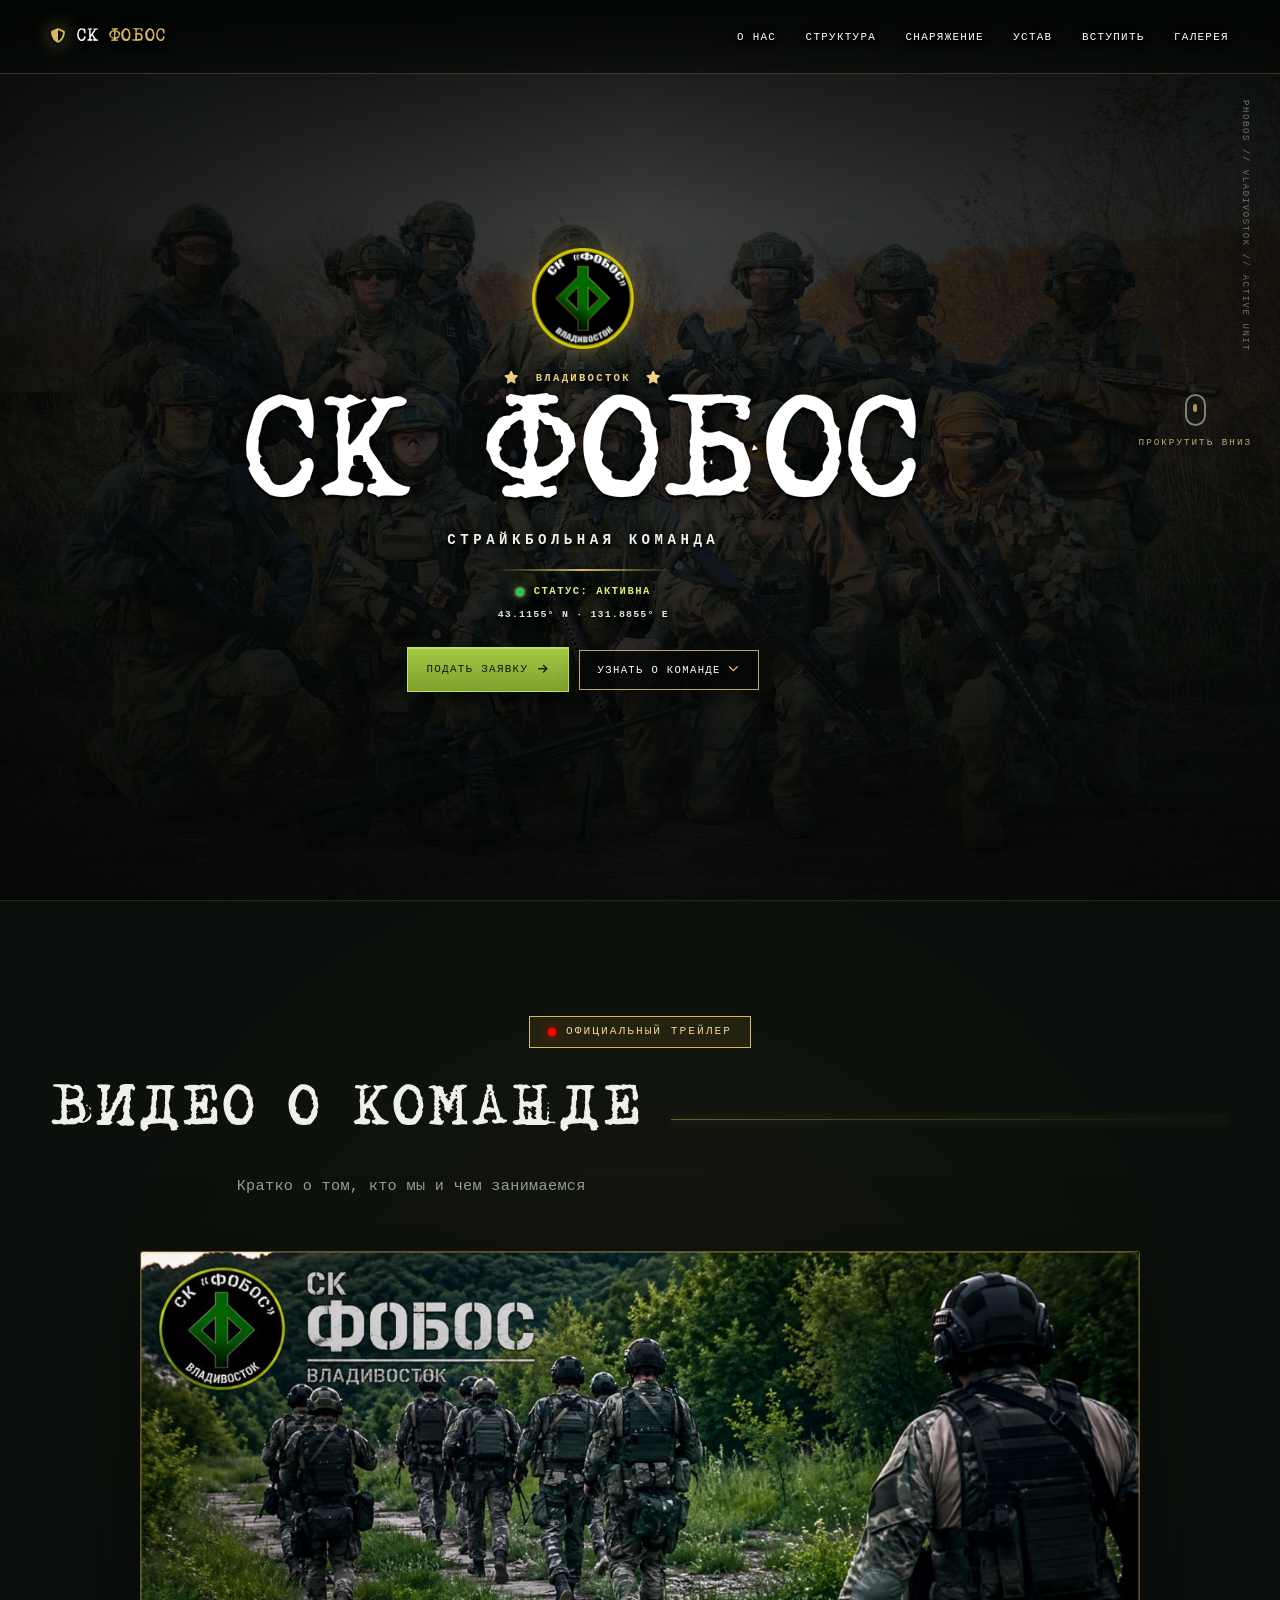
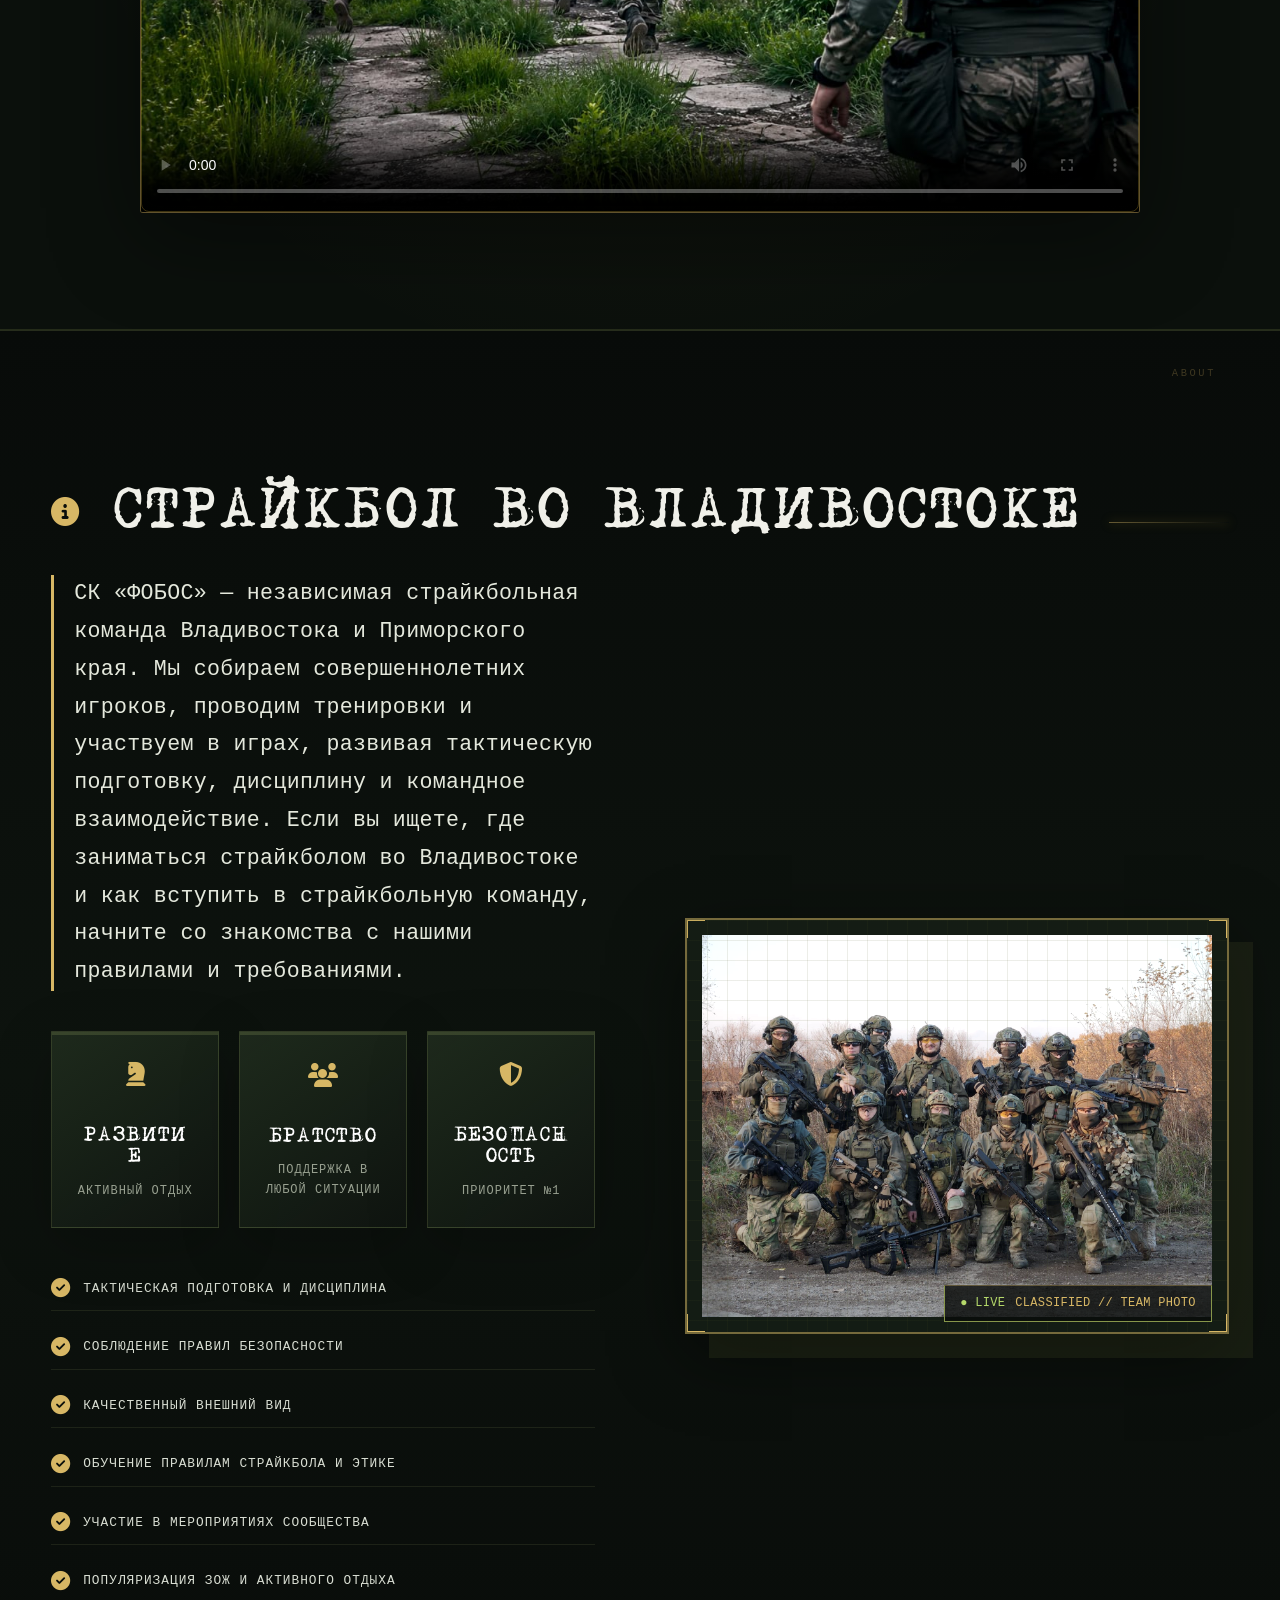
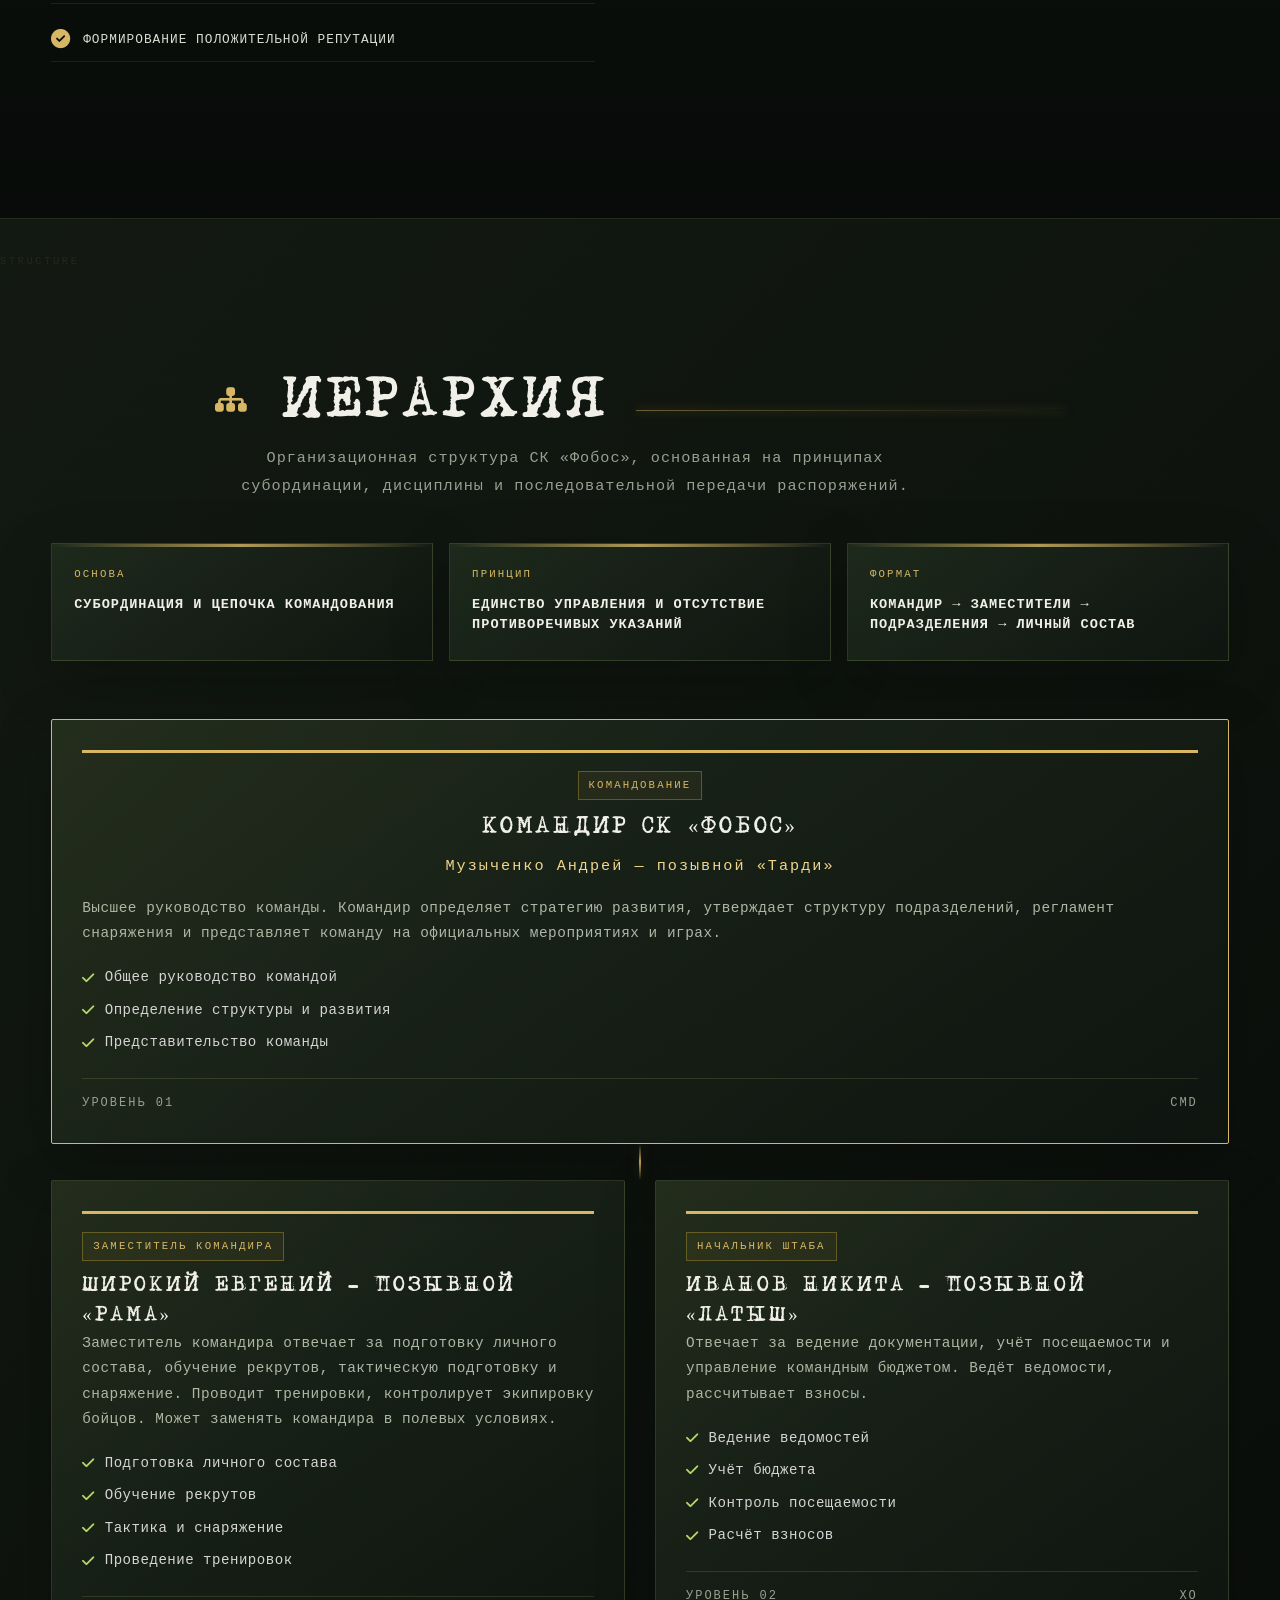
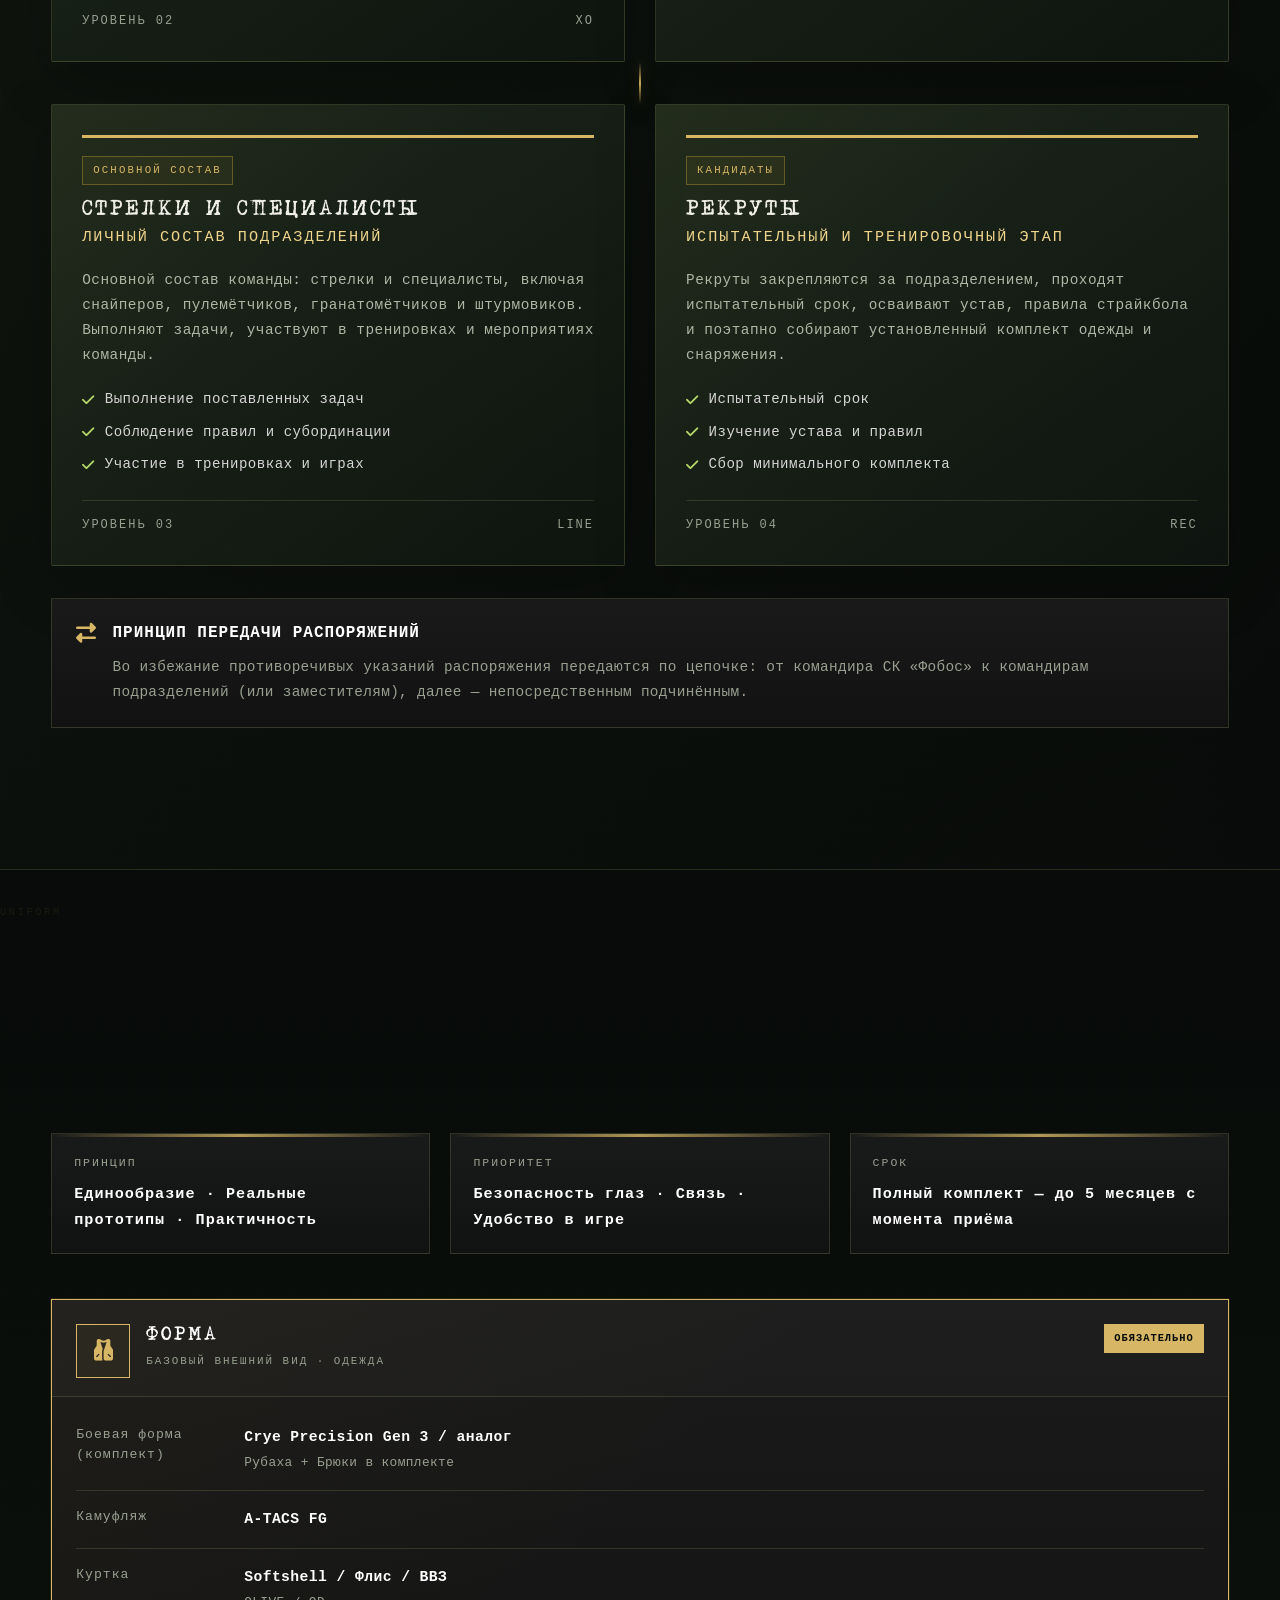
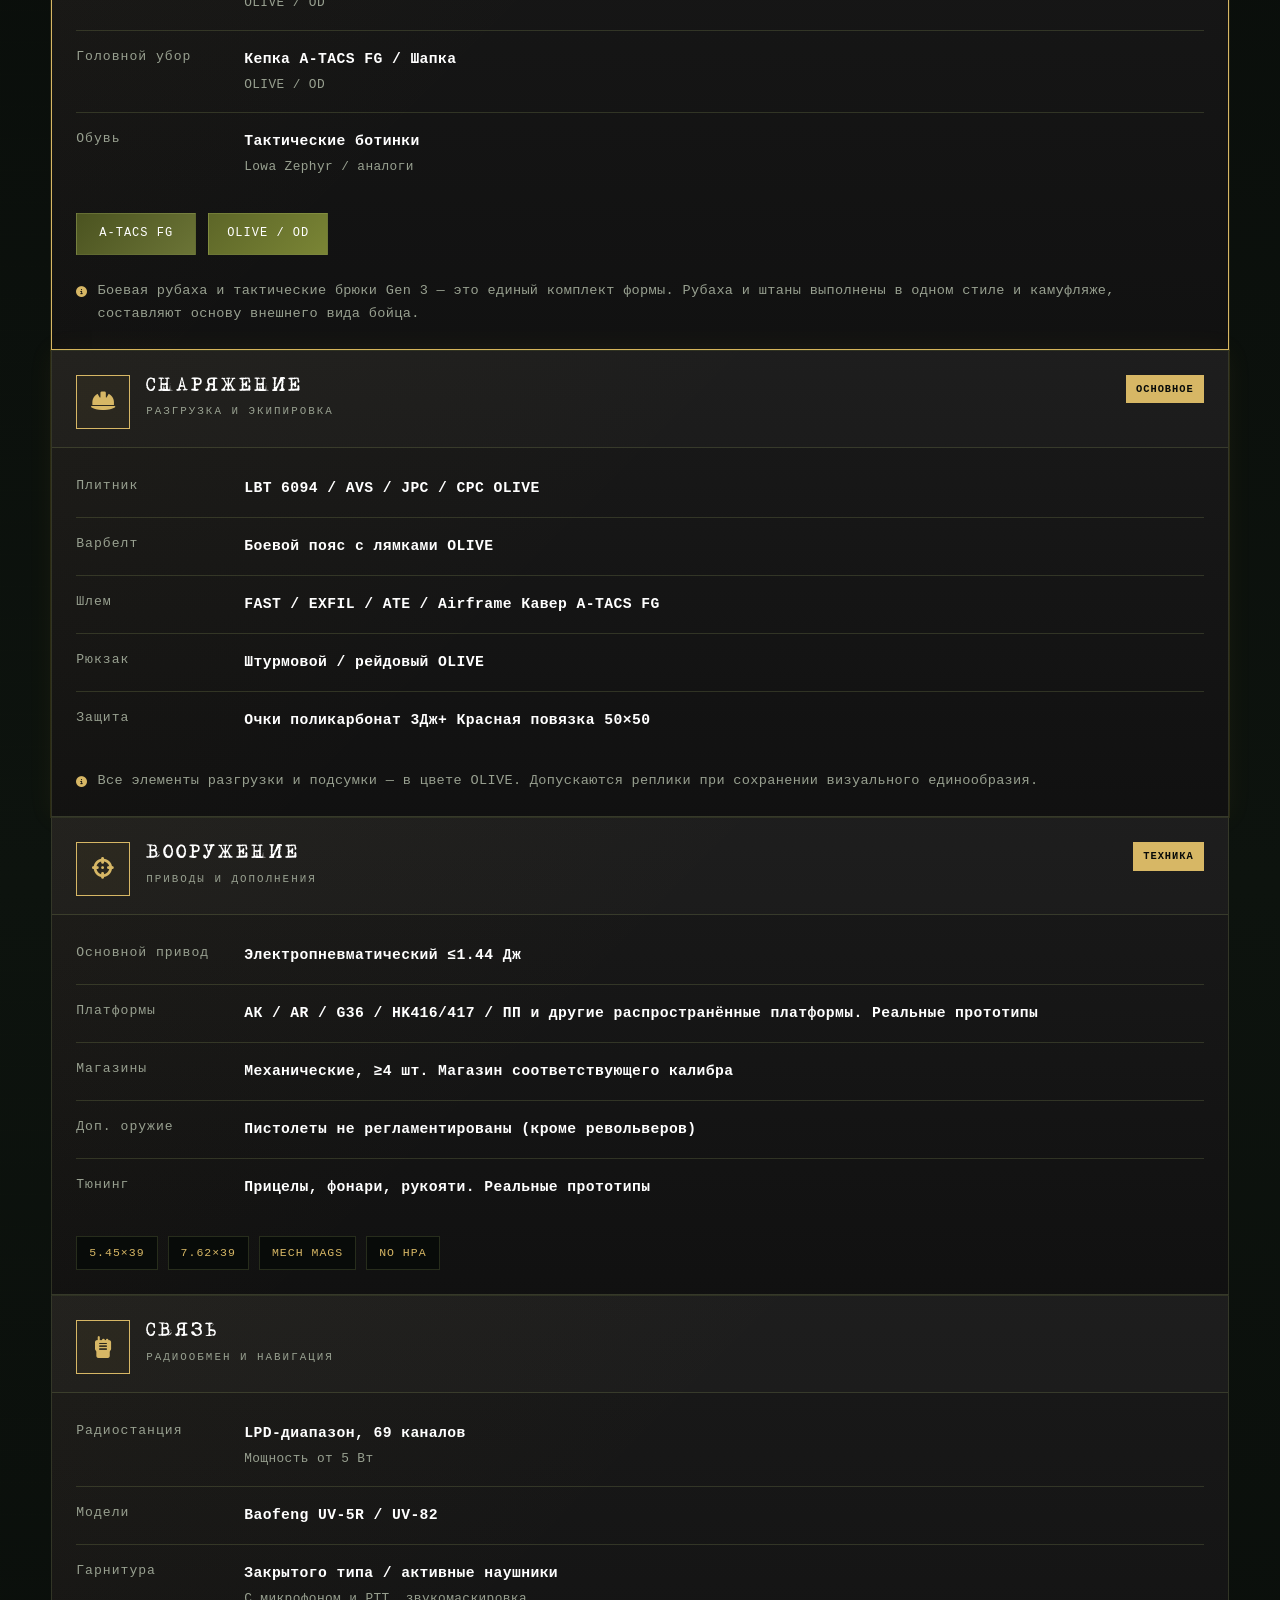
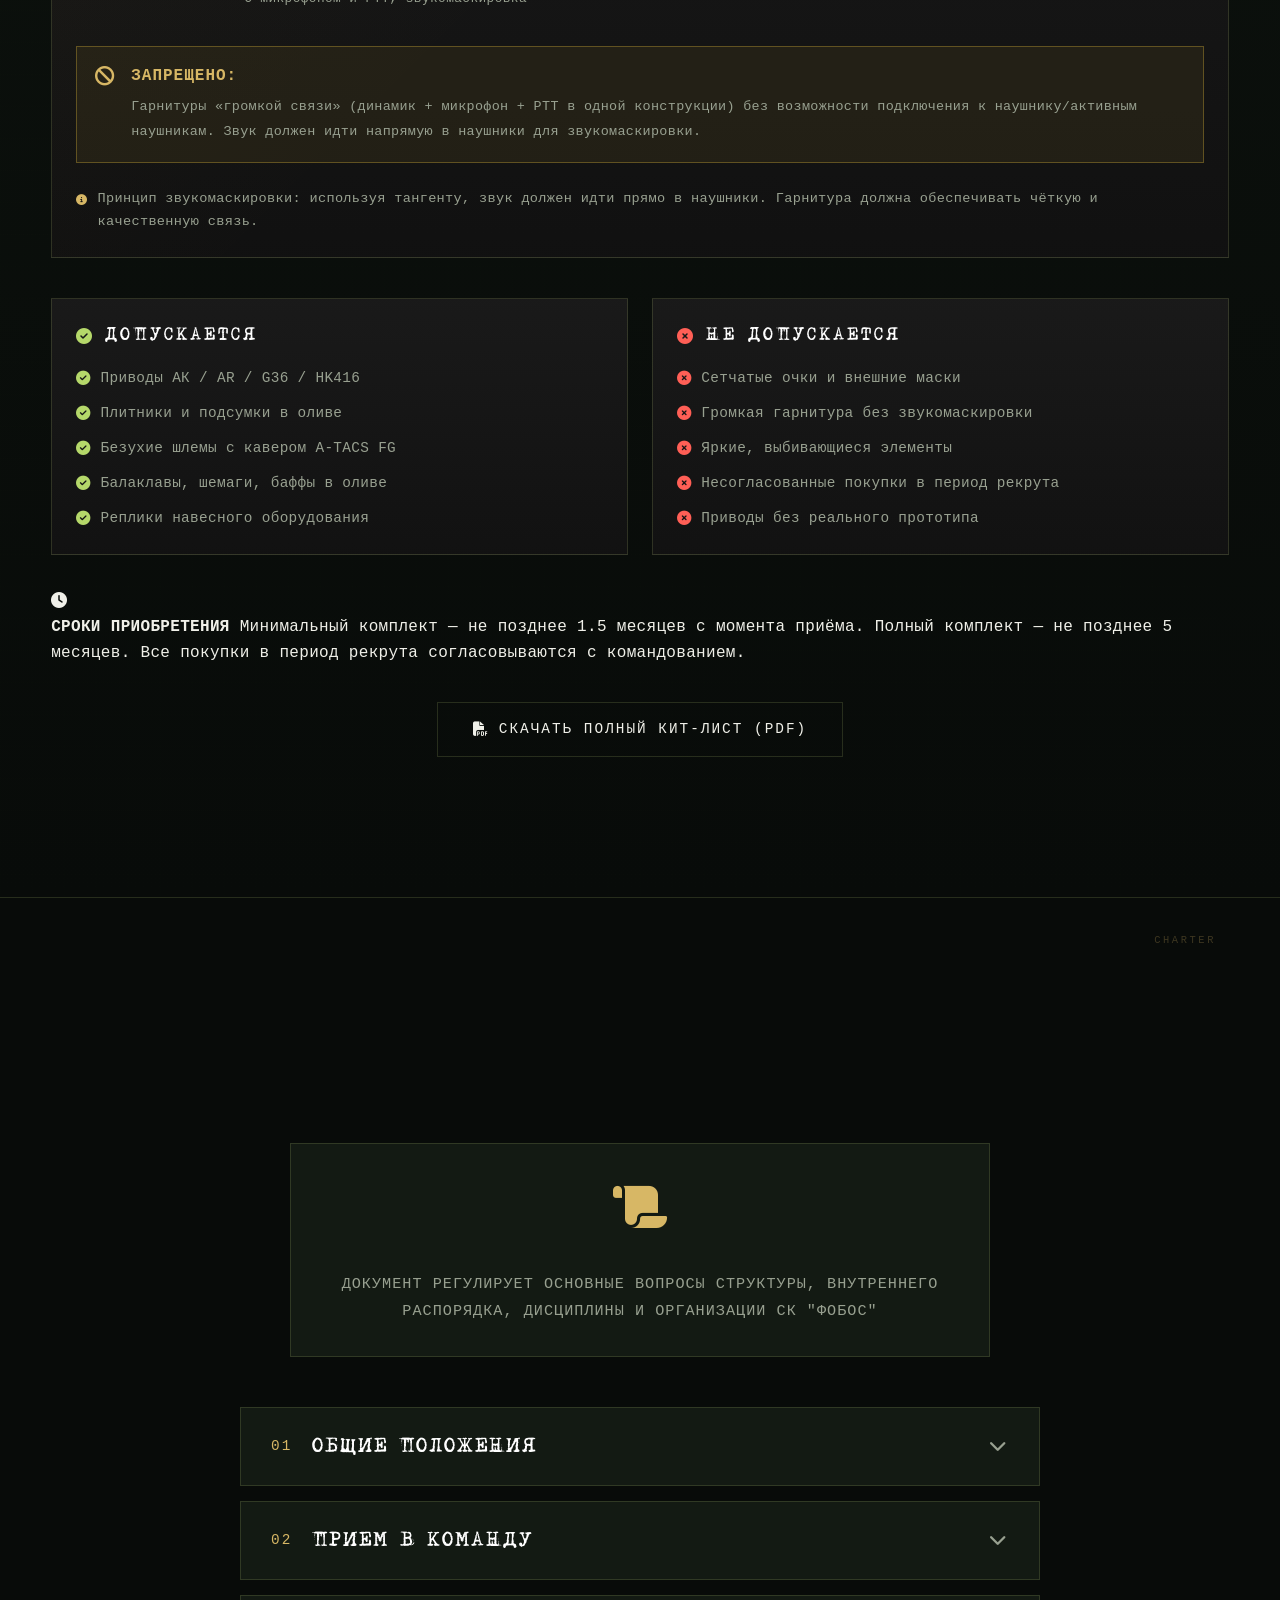
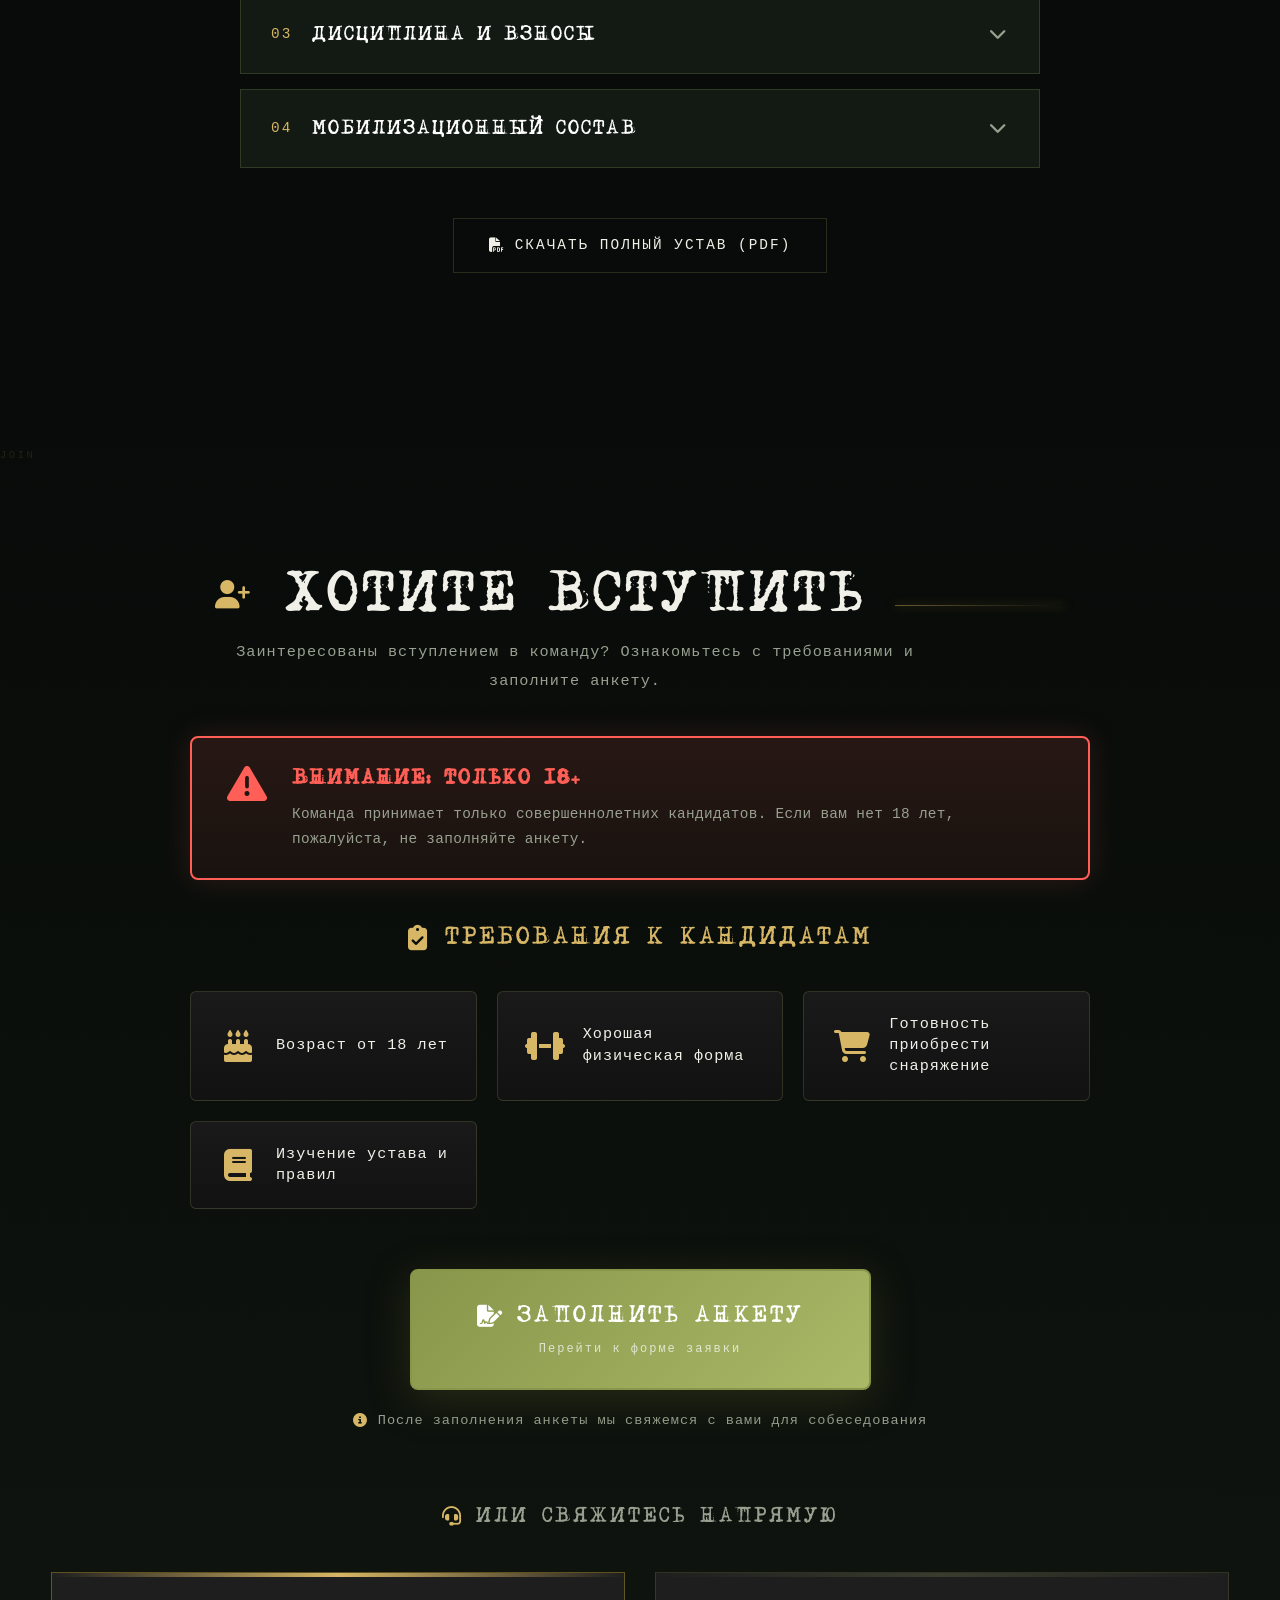
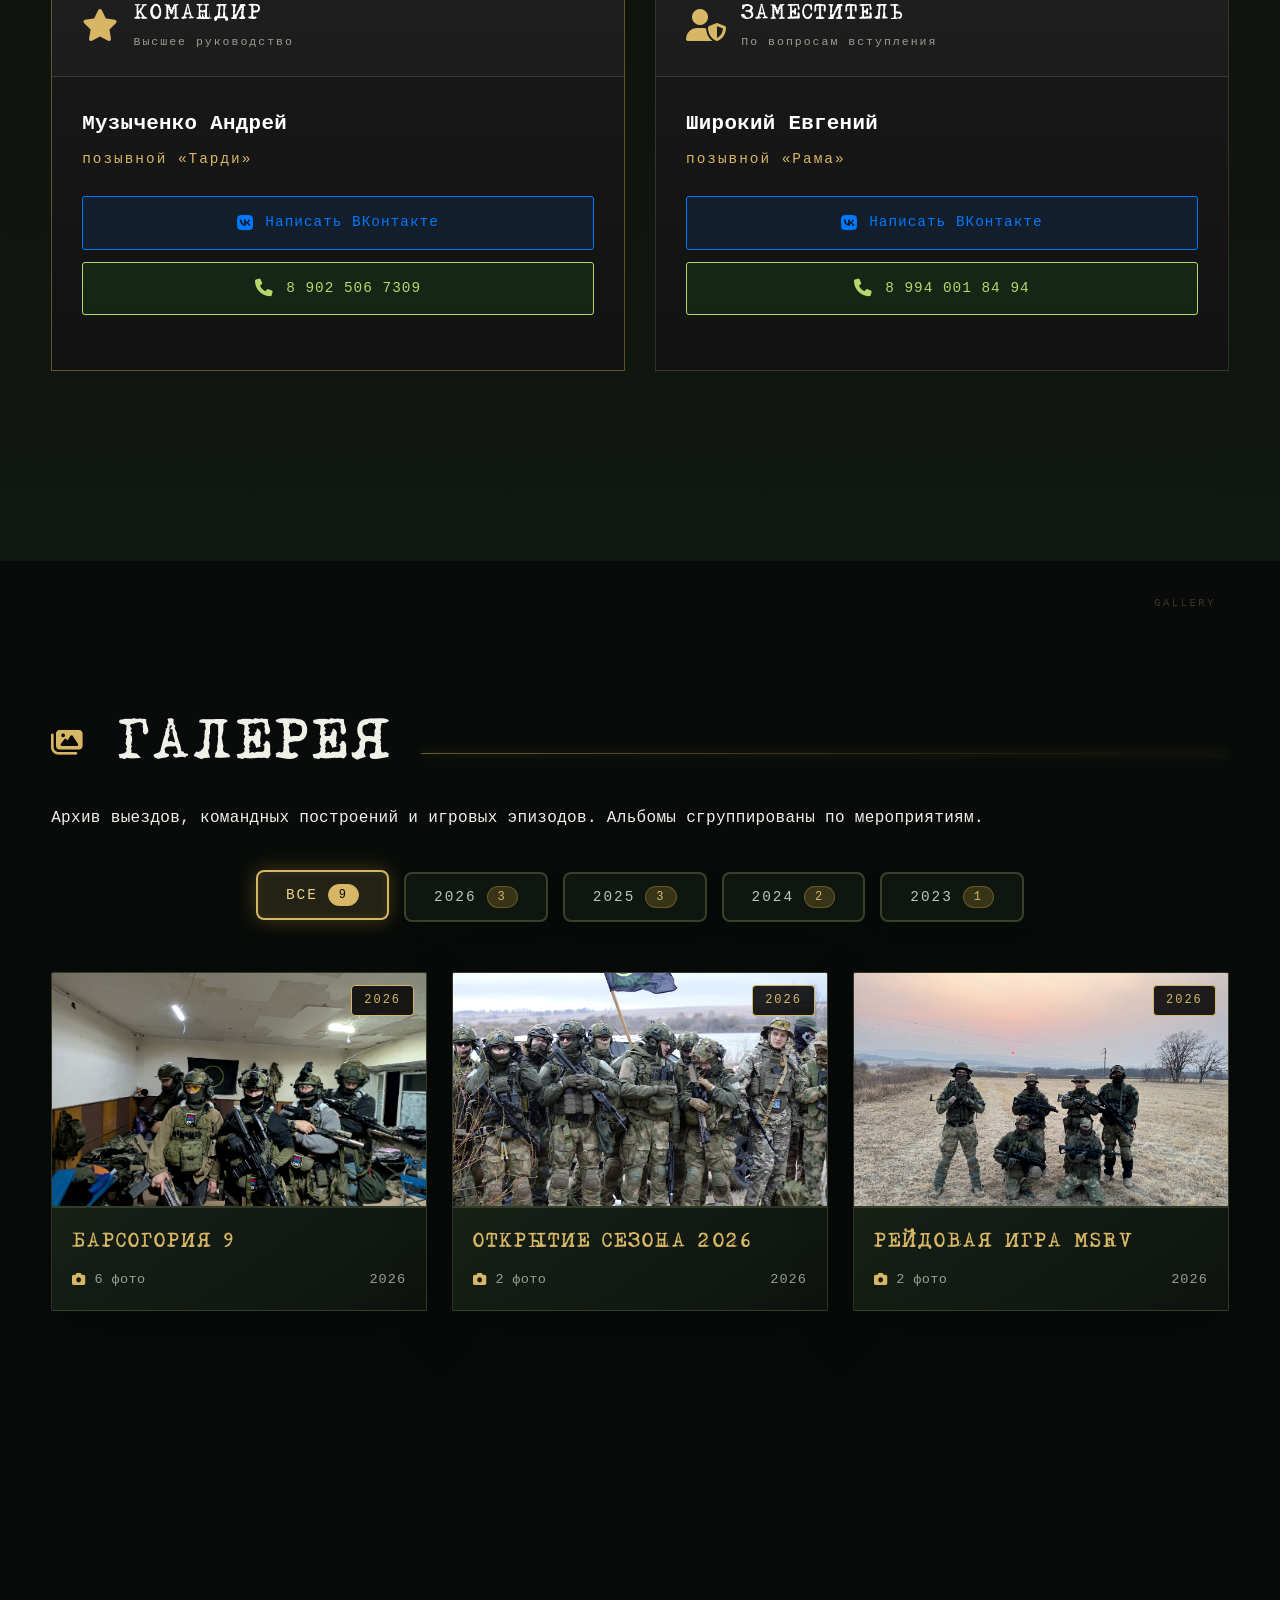
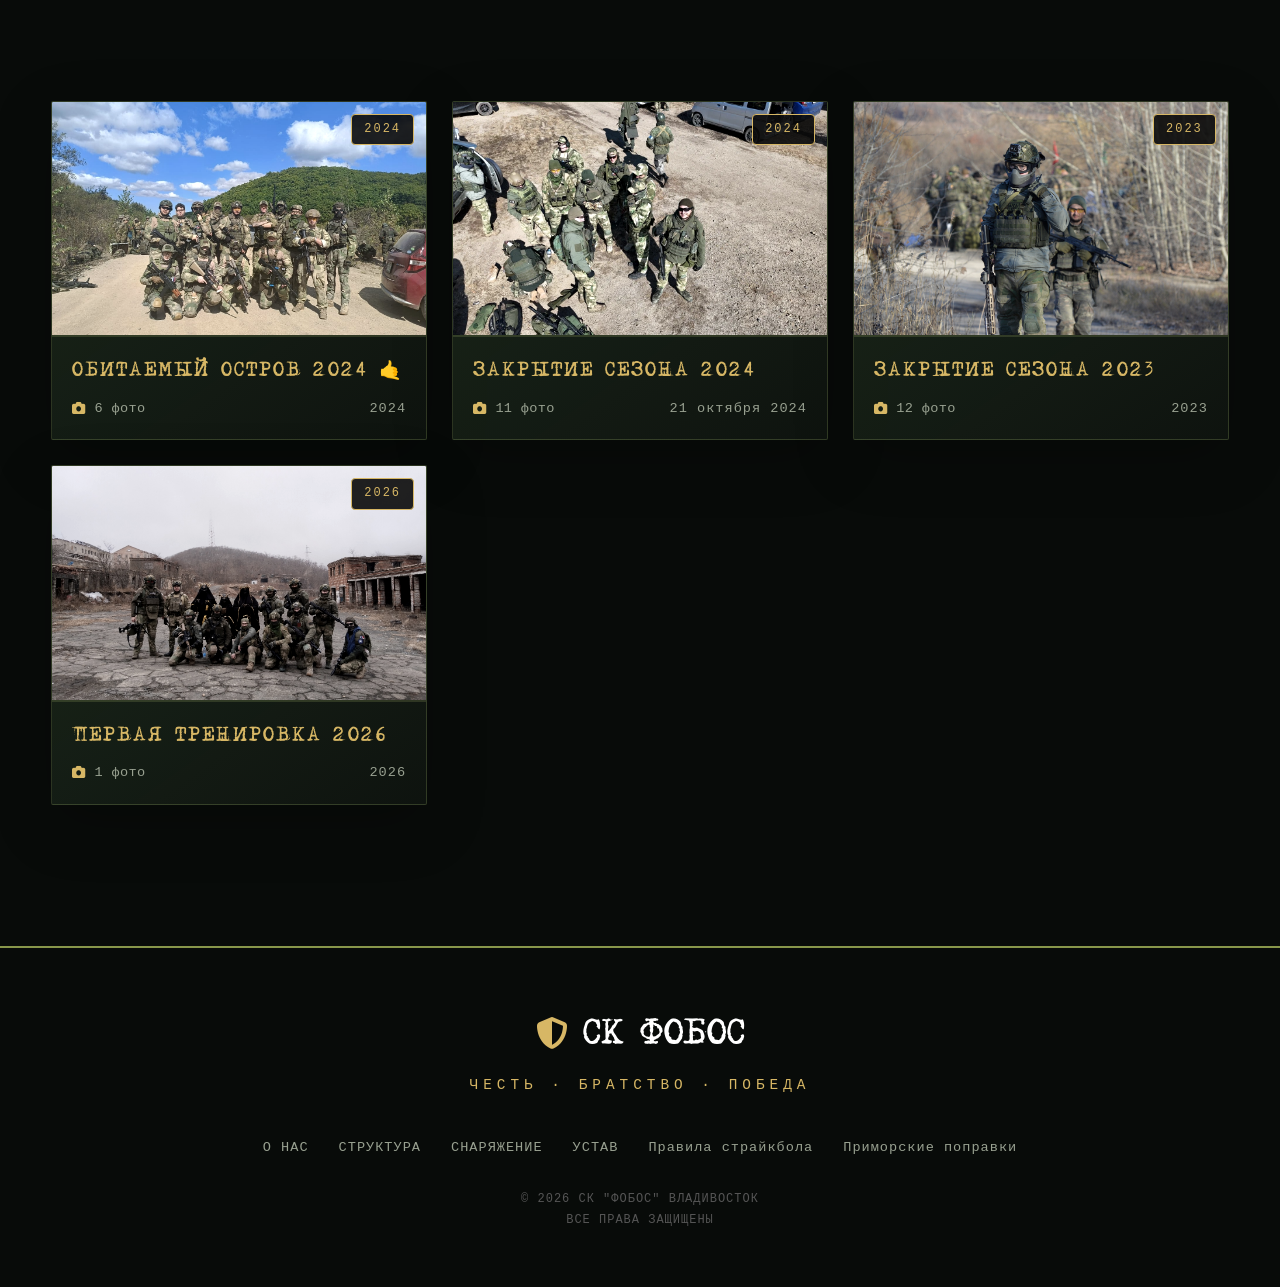
==== commit 63b8b482: "Update index.html" ====
--- a/index.html
+++ b/index.html
@@ -785,278 +785,6 @@
     </section>
 
 
-
-<section id="gallery" class="gallery-section section">
-    <div class="container">
-        <div class="gallery-section-header">
-            <h2 class="section-title"><i class="fas fa-images"></i> ГАЛЕРЕЯ</h2>
-            <p class="gallery-section-text">
-                Архив выездов, командных построений и игровых эпизодов. 
-                Альбомы сгруппированы по мероприятиям.
-            </p>
-        </div>
-
-        <!-- Фильтры с красивыми кнопками -->
-        <div class="gallery-toolbar">
-            <button class="gallery-filter active" data-filter="all">
-                <span class="filter-text">ВСЕ</span>
-                <span class="filter-count">9</span>
-            </button>
-            <button class="gallery-filter" data-filter="2026">
-                <span class="filter-text">2026</span>
-                <span class="filter-count">3</span>
-            </button>
-            <button class="gallery-filter" data-filter="2025">
-                <span class="filter-text">2025</span>
-                <span class="filter-count">3</span>
-            </button>
-            <button class="gallery-filter" data-filter="2024">
-                <span class="filter-text">2024</span>
-                <span class="filter-count">2</span>
-            </button>
-            <button class="gallery-filter" data-filter="2023">
-            <span class="filter-text">2023</span>
-            <span class="filter-count">1</span>
-            </button>
-        </div>
-
-        <!-- Сетка альбомов -->
-        <div class="albums-grid">
-            
-            <!-- Альбом 1: Барсогория 9 -->
-            <div class="album-card" data-year="2026" data-album-id="1">
-                <div class="album-cover">
-                    <img src="img/gallery/bars9/1.jpg" alt="Барсогория 9" class="album-main-photo">
-                    <div class="album-overlay">
-                        <div class="album-overlay-content">
-                            <i class="fas fa-eye"></i>
-                            <span>Смотреть альбом</span>
-                        </div>
-                    </div>
-                    <div class="album-badge">2026</div>
-                </div>
-                <div class="album-info">
-                    <h3 class="album-title">Барсогория 9</h3>
-                    <div class="album-meta">
-                        <span class="album-photos-count">
-                            <i class="fas fa-camera"></i> 6 фото
-                        </span>
-                        <span class="album-date">2026</span>
-                    </div>
-                </div>
-            </div>
-
-            <!-- Альбом 2: Открытие сезона 2026 -->
-            <div class="album-card" data-year="2026" data-album-id="2">
-                <div class="album-cover">
-                    <img src="img/gallery/Открытие сезона 2026/4.jpg" alt="Открытие сезона 2026" class="album-main-photo">
-                    <div class="album-overlay">
-                        <div class="album-overlay-content">
-                            <i class="fas fa-eye"></i>
-                            <span>Смотреть альбом</span>
-                        </div>
-                    </div>
-                    <div class="album-badge">2026</div>
-                </div>
-                <div class="album-info">
-                    <h3 class="album-title">Открытие сезона 2026</h3>
-                    <div class="album-meta">
-                        <span class="album-photos-count">
-                            <i class="fas fa-camera"></i> 2 фото
-                        </span>
-                        <span class="album-date">2026</span>
-                    </div>
-                </div>
-            </div>
-
-            <!-- Альбом 3: Рейдовая игра MSRV -->
-            <div class="album-card" data-year="2026" data-album-id="3">
-                <div class="album-cover">
-                    <img src="img/gallery/Рейдовая игра MSRV/2.jpg" alt="Рейдовая игра MSRV" class="album-main-photo">
-                    <div class="album-overlay">
-                        <div class="album-overlay-content">
-                            <i class="fas fa-eye"></i>
-                            <span>Смотреть альбом</span>
-                        </div>
-                    </div>
-                    <div class="album-badge">2026</div>
-                </div>
-                <div class="album-info">
-                    <h3 class="album-title">Рейдовая игра MSRV</h3>
-                    <div class="album-meta">
-                        <span class="album-photos-count">
-                            <i class="fas fa-camera"></i> 2 фото
-                        </span>
-                        <span class="album-date">2026</span>
-                    </div>
-                </div>
-            </div>
-
-        <!-- Альбом 4: Открытие сезона 2025 -->
-        <div class="album-card" data-year="2025" data-album-id="4">
-            <div class="album-cover">
-                <img src="img/gallery/Открытие 2025/01.jpg" alt="Открытие сезона 2025" class="album-main-photo">
-                <div class="album-overlay">
-                    <div class="album-overlay-content">
-                        <i class="fas fa-eye"></i>
-                        <span>Смотреть альбом</span>
-                    </div>
-                </div>
-                <div class="album-badge">2025</div>
-            </div>
-            <div class="album-info">
-                <h3 class="album-title">Открытие сезона 2025</h3>
-                <div class="album-meta">
-                    <span class="album-photos-count">
-                        <i class="fas fa-camera"></i> 19 фото
-                    </span>
-                    <span class="album-date">2025</span>
-                </div>
-            </div>
-        </div>
-
-            <!-- Альбом 5: MSRV Operations -->
-            <div class="album-card" data-year="2025" data-album-id="5">
-                <div class="album-cover">
-                    <img src="img/gallery/msrvop/1.jpg" alt="MSRV Operations" class="album-main-photo">
-                    <div class="album-overlay">
-                        <div class="album-overlay-content">
-                            <i class="fas fa-eye"></i>
-                            <span>Смотреть альбом</span>
-                        </div>
-                    </div>
-                    <div class="album-badge">2025</div>
-                </div>
-                <div class="album-info">
-                    <h3 class="album-title">MSRV Operations 🦅</h3>
-                    <div class="album-meta">
-                        <span class="album-photos-count">
-                            <i class="fas fa-camera"></i> 5 фото
-                        </span>
-                        <span class="album-date">2025</span>
-                    </div>
-                </div>
-            </div>
-
-            <!-- Альбом 6: MSRV Барсогория 8 -->
-            <div class="album-card" data-year="2025" data-album-id="6">
-                <div class="album-cover">
-                    <img src="img/gallery/MSRV Барсогория 8/1.jpg" alt="MSRV Барсогория 8" class="album-main-photo">
-                    <div class="album-overlay">
-                        <div class="album-overlay-content">
-                            <i class="fas fa-eye"></i>
-                            <span>Смотреть альбом</span>
-                        </div>
-                    </div>
-                    <div class="album-badge">2025</div>
-                </div>
-                <div class="album-info">
-                    <h3 class="album-title">MSRV Барсогория 8</h3>
-                    <div class="album-meta">
-                        <span class="album-photos-count">
-                            <i class="fas fa-camera"></i> 3 фото
-                        </span>
-                        <span class="album-date">2025</span>
-                    </div>
-                </div>
-            </div>
-
-            <!-- Альбом 7: Обитаемый остров 2024 -->
-            <div class="album-card" data-year="2024" data-album-id="7">
-                <div class="album-cover">
-                    <img src="img/gallery/Обитаемый остров 2024/1.jpg" alt="Обитаемый остров 2024" class="album-main-photo">
-                    <div class="album-overlay">
-                        <div class="album-overlay-content">
-                            <i class="fas fa-eye"></i>
-                            <span>Смотреть альбом</span>
-                        </div>
-                    </div>
-                    <div class="album-badge">2024</div>
-                </div>
-                <div class="album-info">
-                    <h3 class="album-title">Обитаемый остров 2024 🤙</h3>
-                    <div class="album-meta">
-                        <span class="album-photos-count">
-                            <i class="fas fa-camera"></i> 6 фото
-                        </span>
-                        <span class="album-date">2024</span>
-                    </div>
-                </div>
-            </div>
-
-            <!-- Альбом 8: Закрытие 2024 -->
-            <div class="album-card" data-year="2024" data-album-id="8">
-                <div class="album-cover">
-                    <img src="img/gallery/Закрытие 2024/01.jpg" 
-                         alt="Закрытие 2024" class="album-main-photo" referrerpolicy="no-referrer">
-                    <div class="album-overlay">
-                        <div class="album-overlay-content">
-                            <i class="fas fa-eye"></i>
-                            <span>Смотреть альбом</span>
-                        </div>
-                    </div>
-                    <div class="album-badge">2024</div>
-                </div>
-                <div class="album-info">
-                    <h3 class="album-title">Закрытие сезона 2024</h3>
-                    <div class="album-meta">
-                        <span class="album-photos-count">
-                            <i class="fas fa-camera"></i> 11 фото
-                        </span>
-                        <span class="album-date">21 октября 2024</span>
-                    </div>
-                </div>
-            </div>
-
-            <!-- Альбом 9: Закрытие сезона 2023 -->
-            <div class="album-card" data-year="2023" data-album-id="9">
-                <div class="album-cover">
-                    <img src="img/gallery/Закрытие сезона 2023/01.jpg" alt="Закрытие сезона 2023" class="album-main-photo">
-                    <div class="album-overlay">
-                        <div class="album-overlay-content">
-                            <i class="fas fa-eye"></i>
-                            <span>Смотреть альбом</span>
-                        </div>
-                    </div>
-                    <div class="album-badge">2023</div>
-                </div>
-                <div class="album-info">
-                    <h3 class="album-title">Закрытие сезона 2023</h3>
-                    <div class="album-meta">
-                        <span class="album-photos-count">
-                            <i class="fas fa-camera"></i> 12 фото
-                        </span>
-                        <span class="album-date">2023</span>
-                    </div>
-                </div>
-            </div>
-
-            <!-- Альбом 10: Первая тренировка 2026 -->
-            <div class="album-card" data-year="2026" data-album-id="10">
-                <div class="album-cover">
-                    <img src="img/gallery/2026тренеровка/1.jpg" alt="Первая тренировка 2026" class="album-main-photo">
-                    <div class="album-overlay">
-                        <div class="album-overlay-content">
-                            <i class="fas fa-eye"></i>
-                            <span>Смотреть альбом</span>
-                        </div>
-                    </div>
-                    <div class="album-badge">2026</div>
-                </div>
-                <div class="album-info">
-                    <h3 class="album-title">Первая тренировка 2026</h3>
-                    <div class="album-meta">
-                        <span class="album-photos-count">
-                            <i class="fas fa-camera"></i> 1 фото
-                        </span>
-                        <span class="album-date">2026</span>
-                    </div>
-                </div>
-            </div>
-
-
-        </div>
-    </div>
 <section id="gallery" class="gallery-section section">
     <div class="container">
         <div class="gallery-section-header">
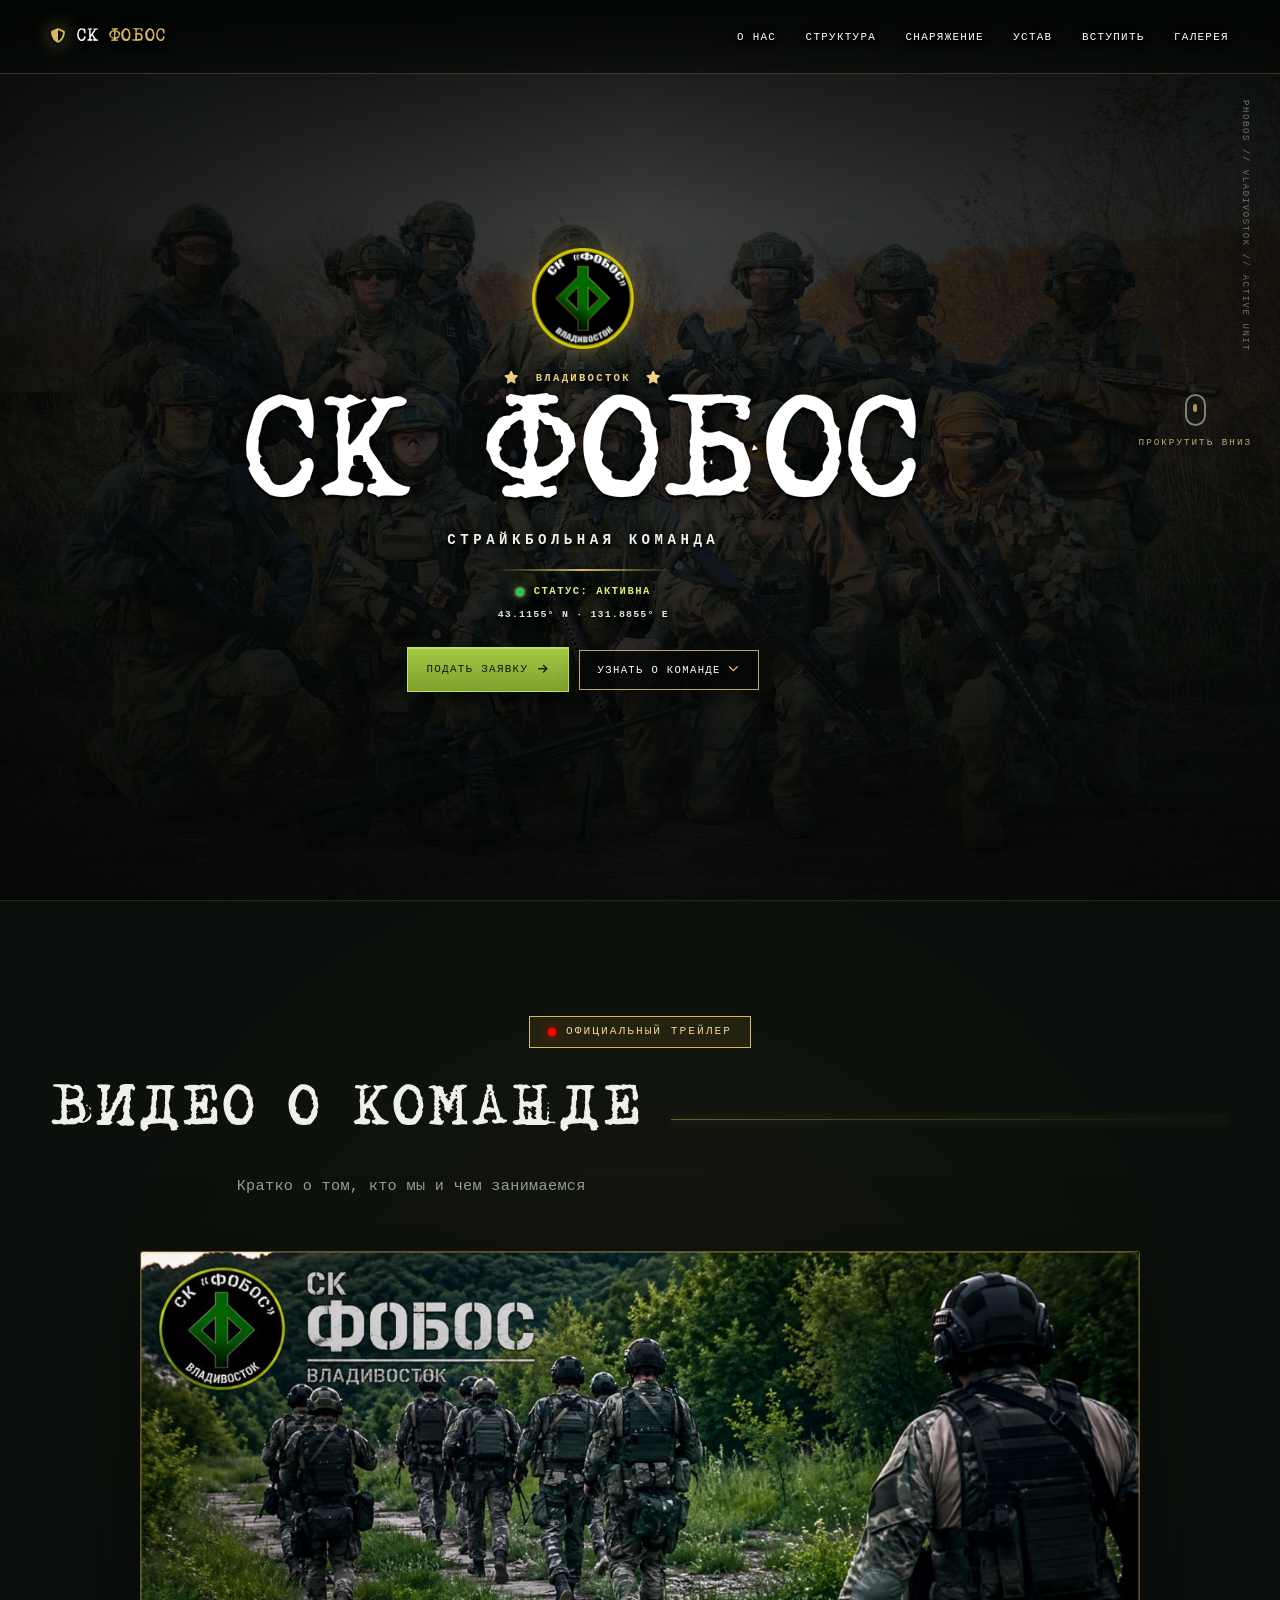
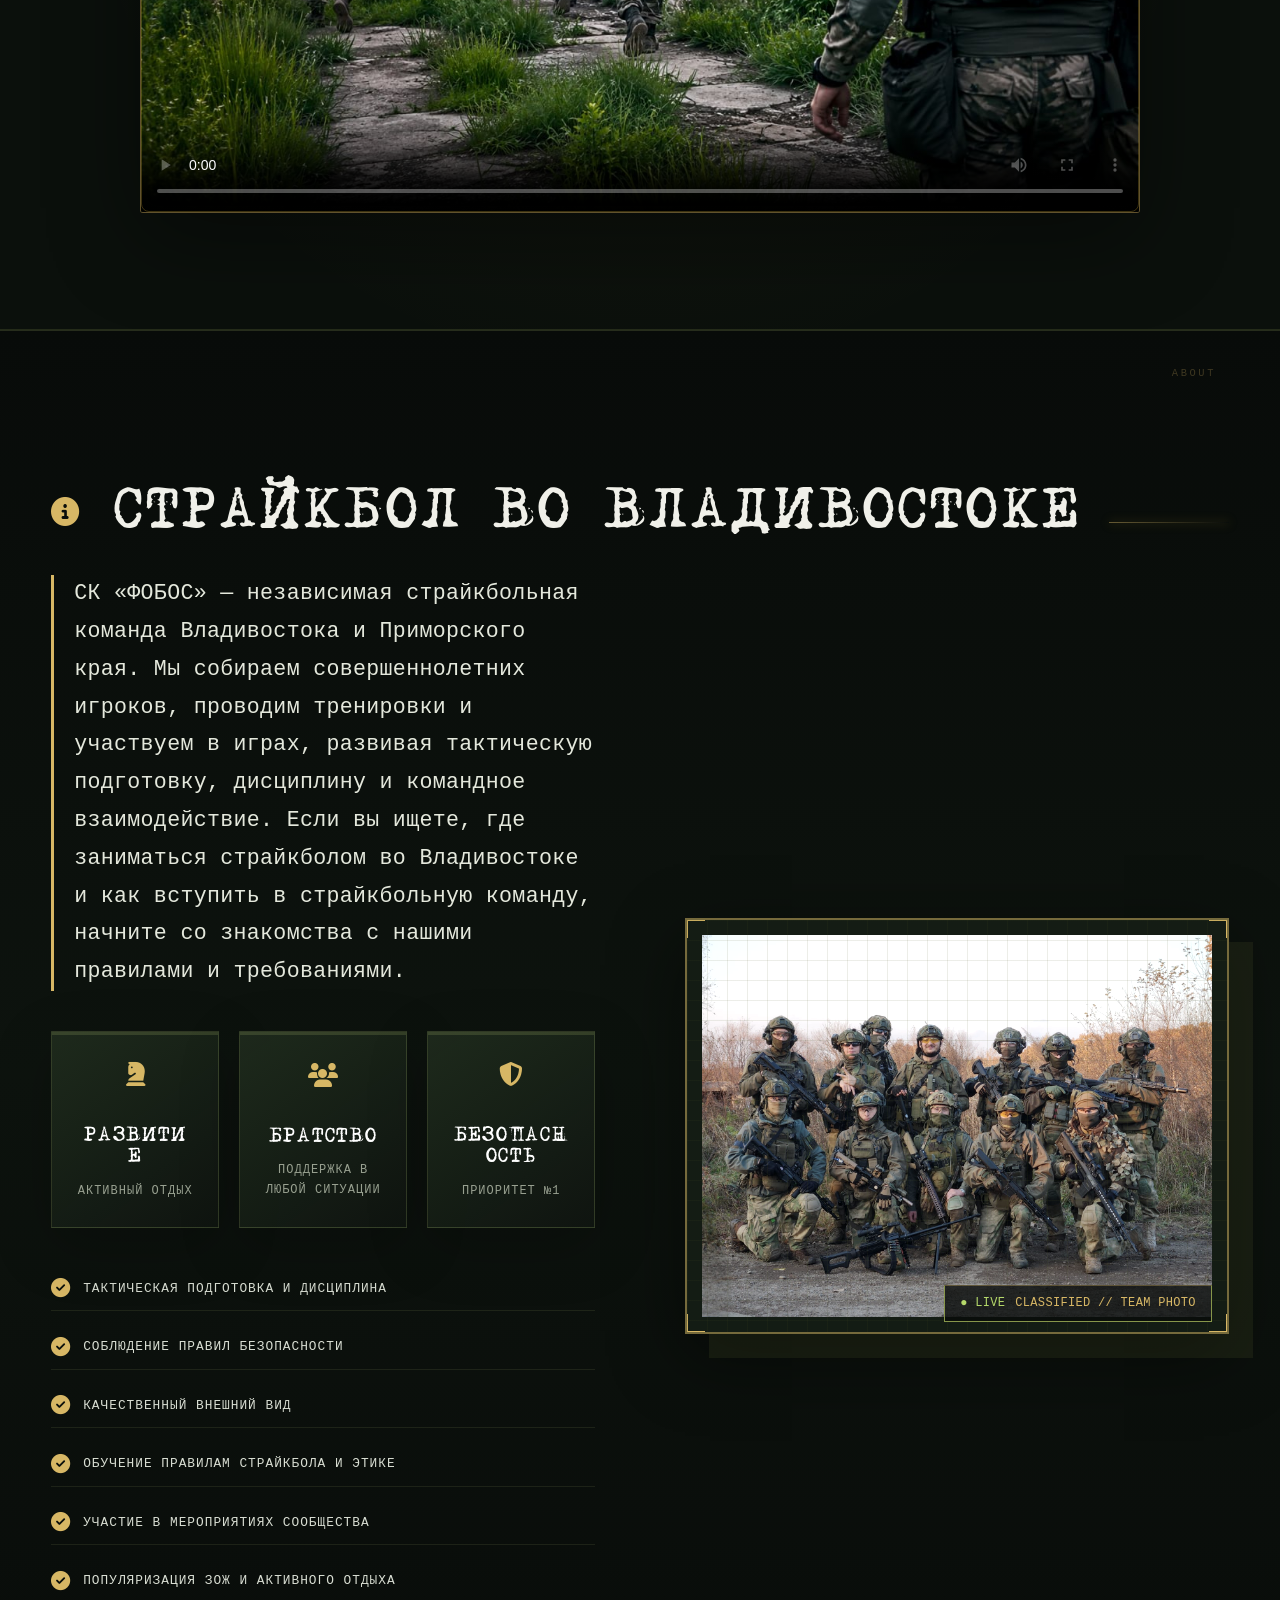
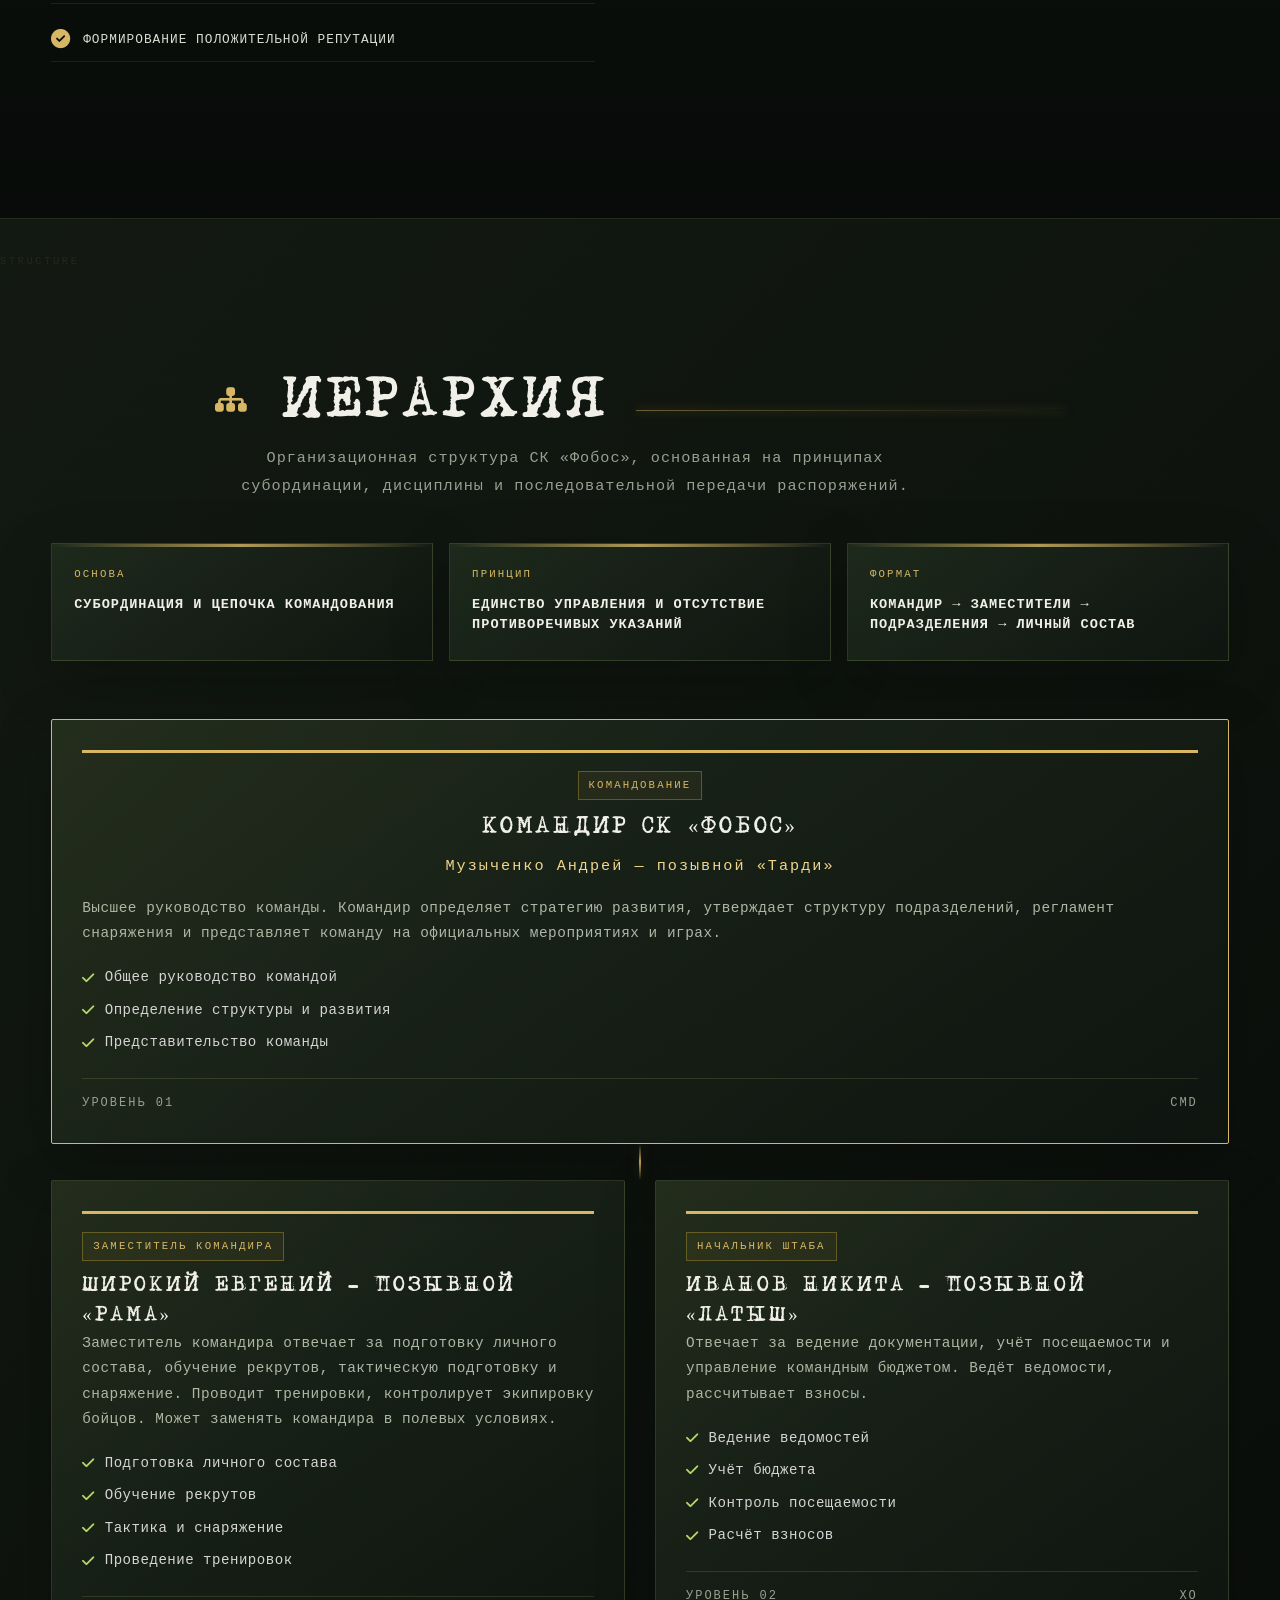
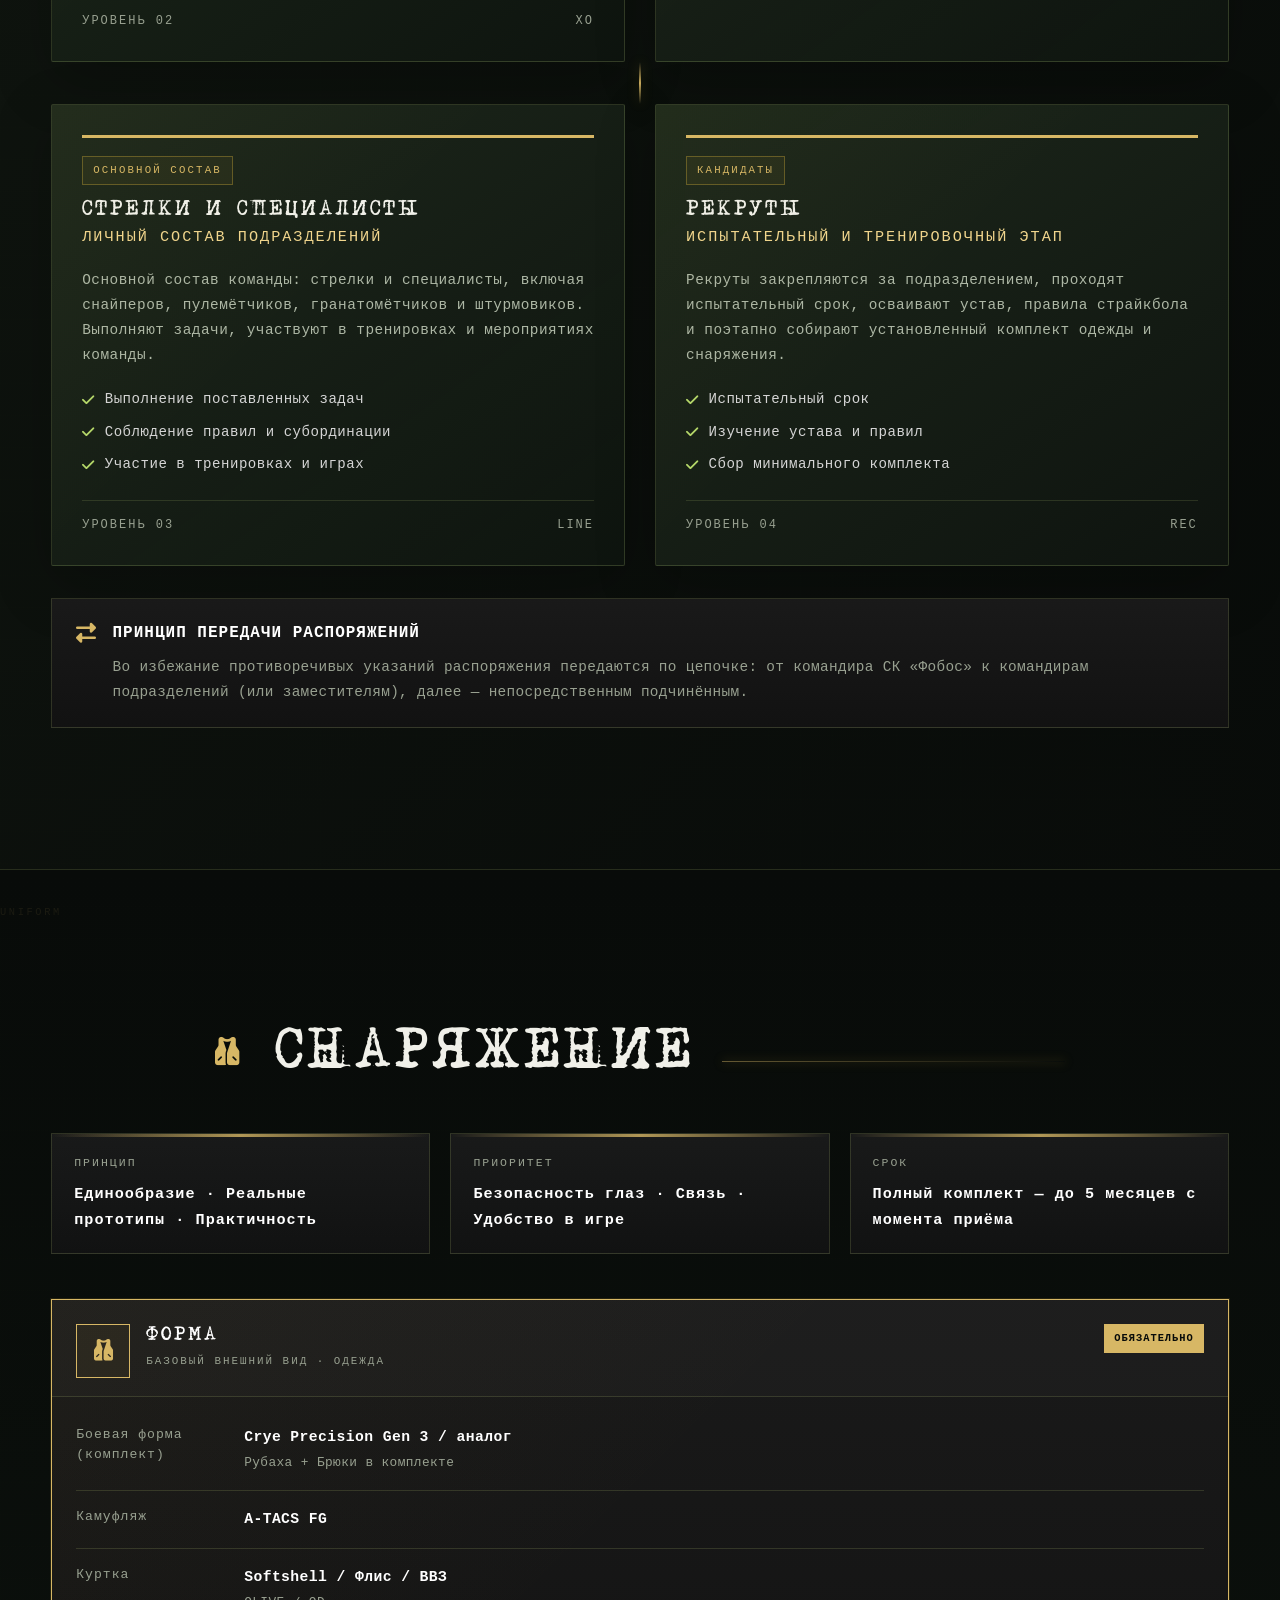
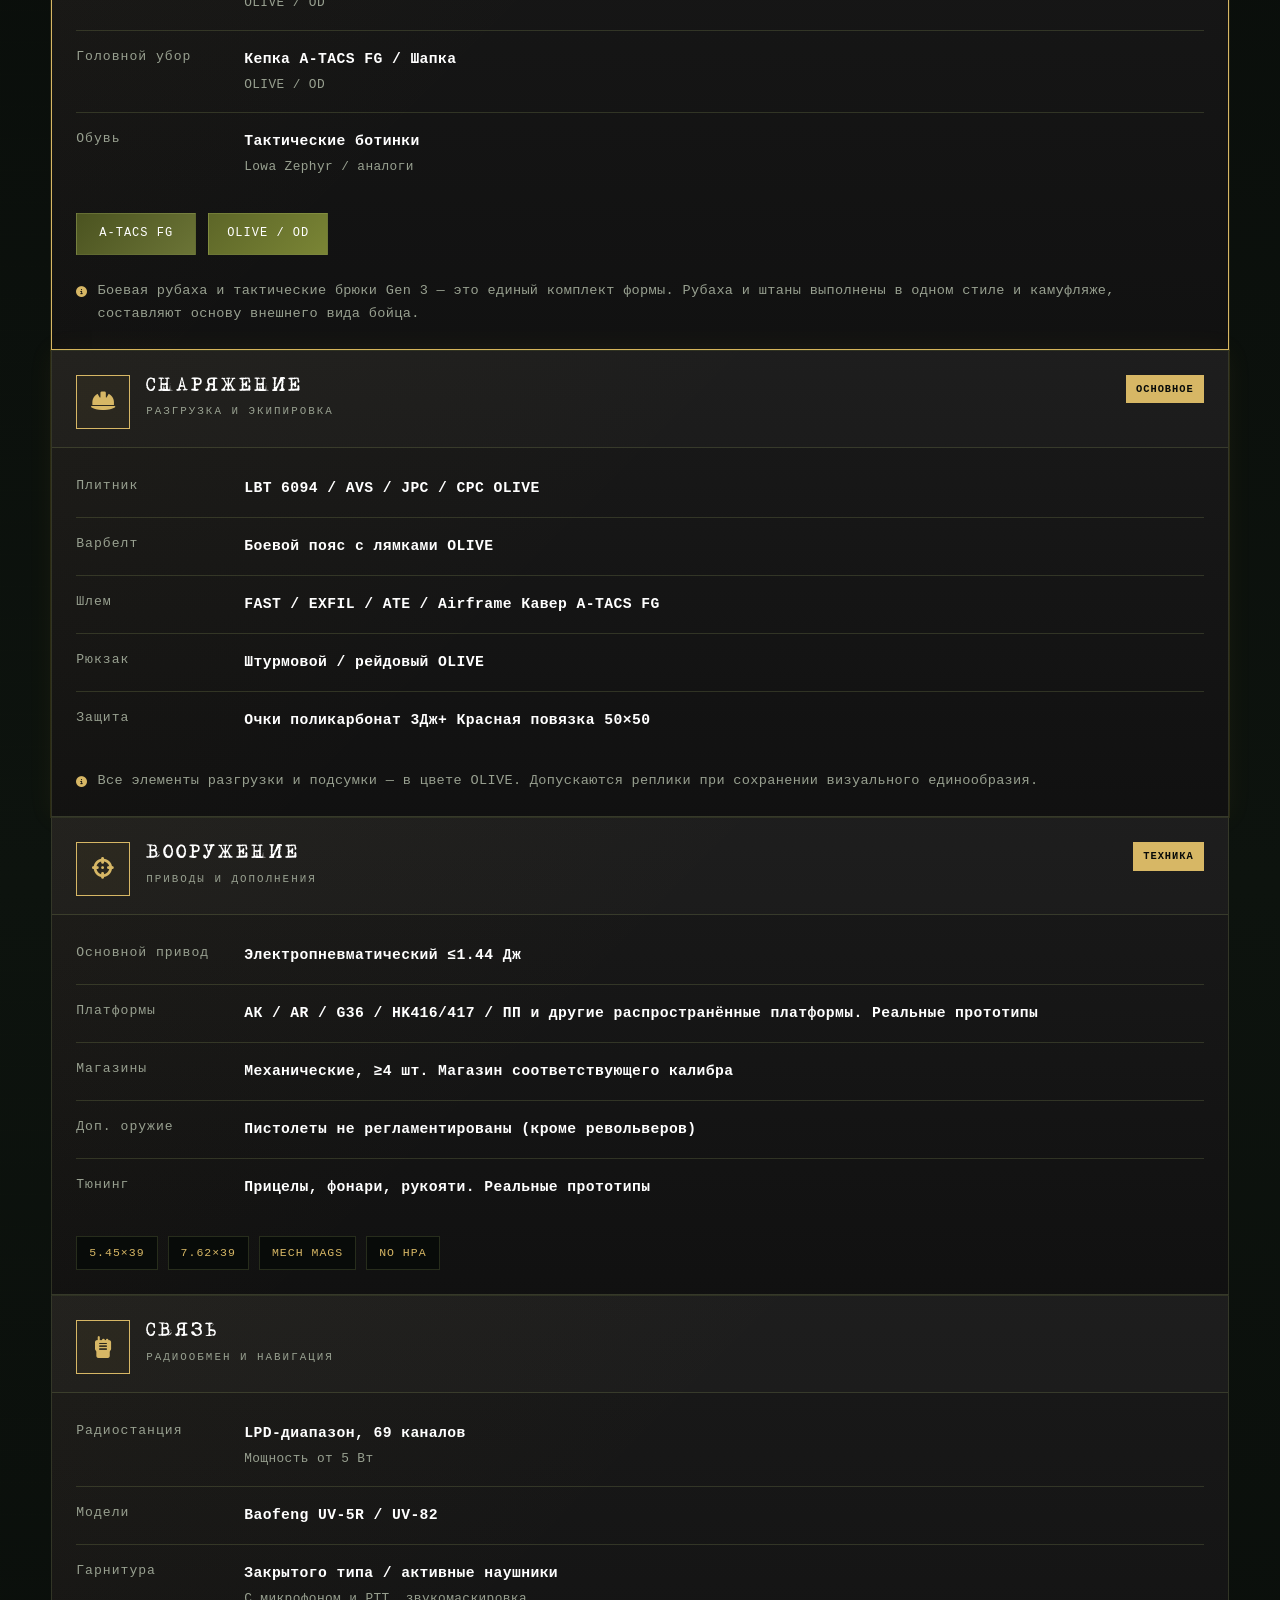
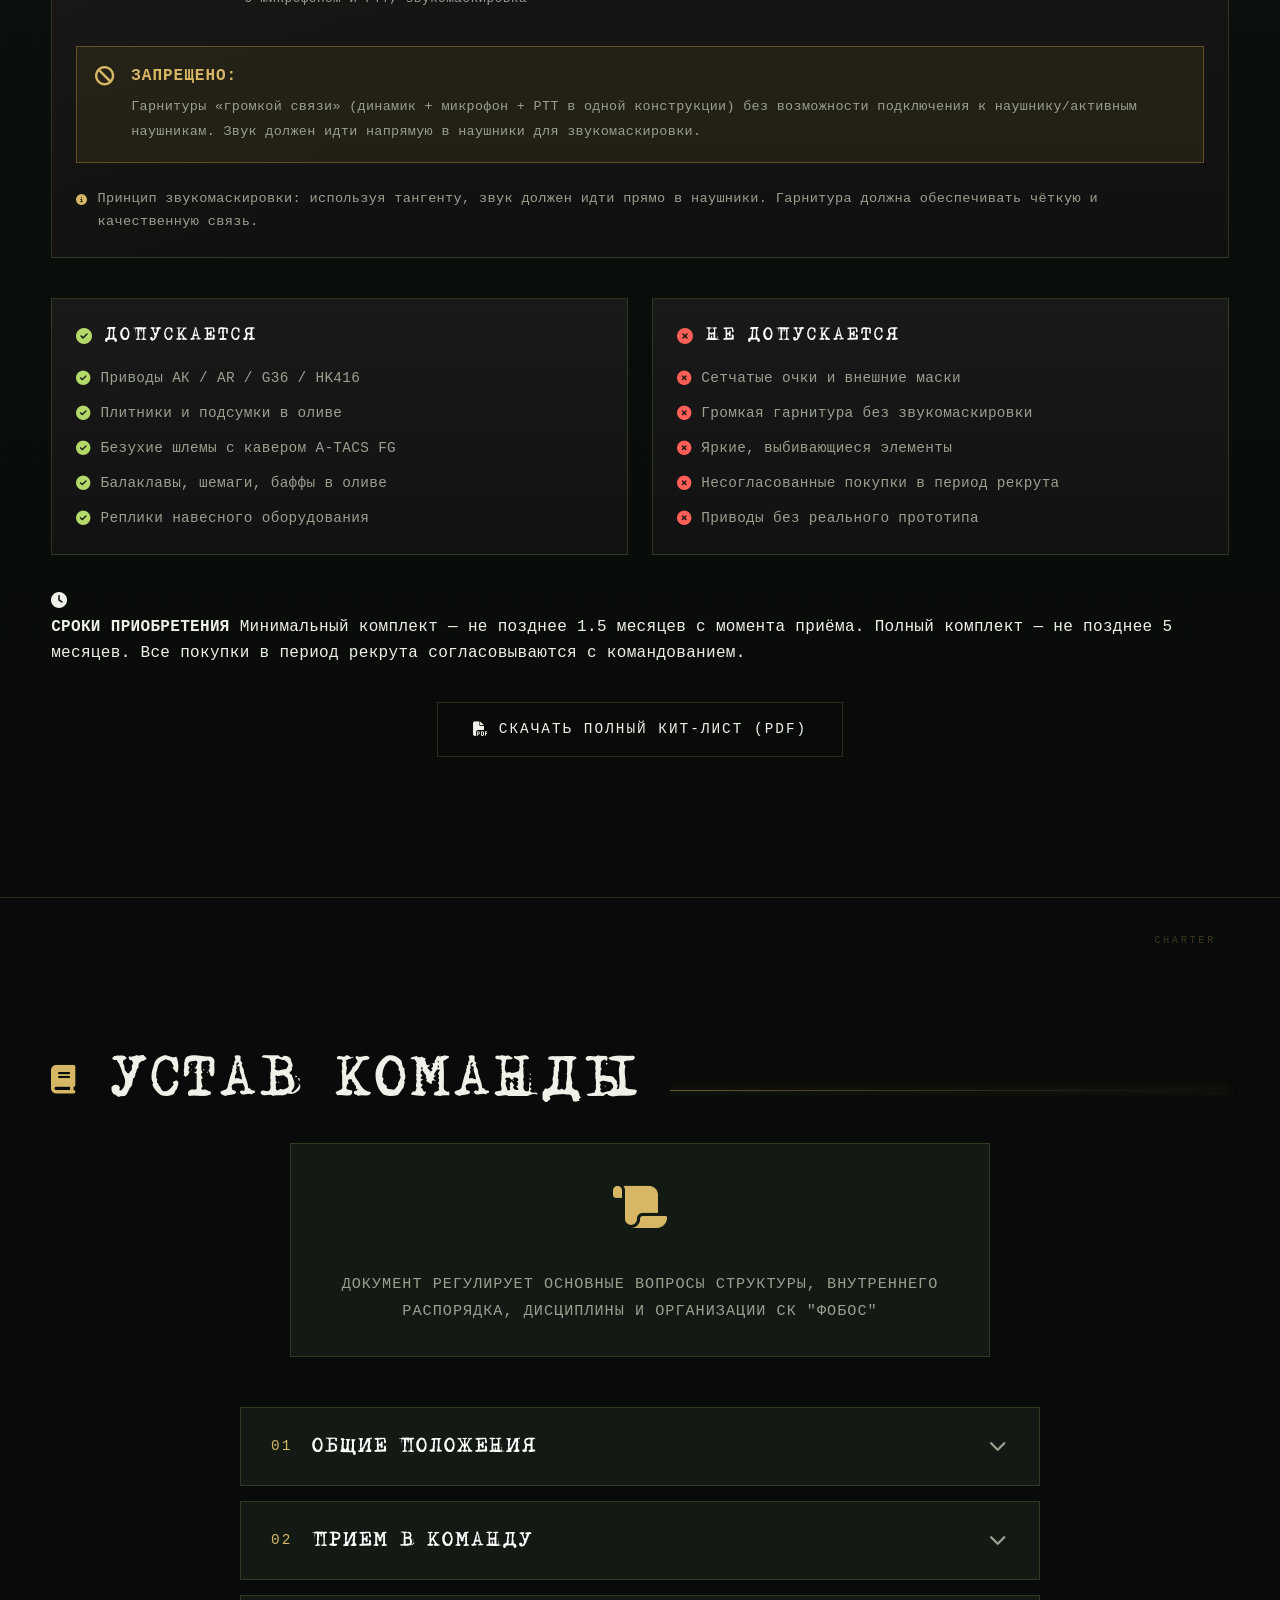
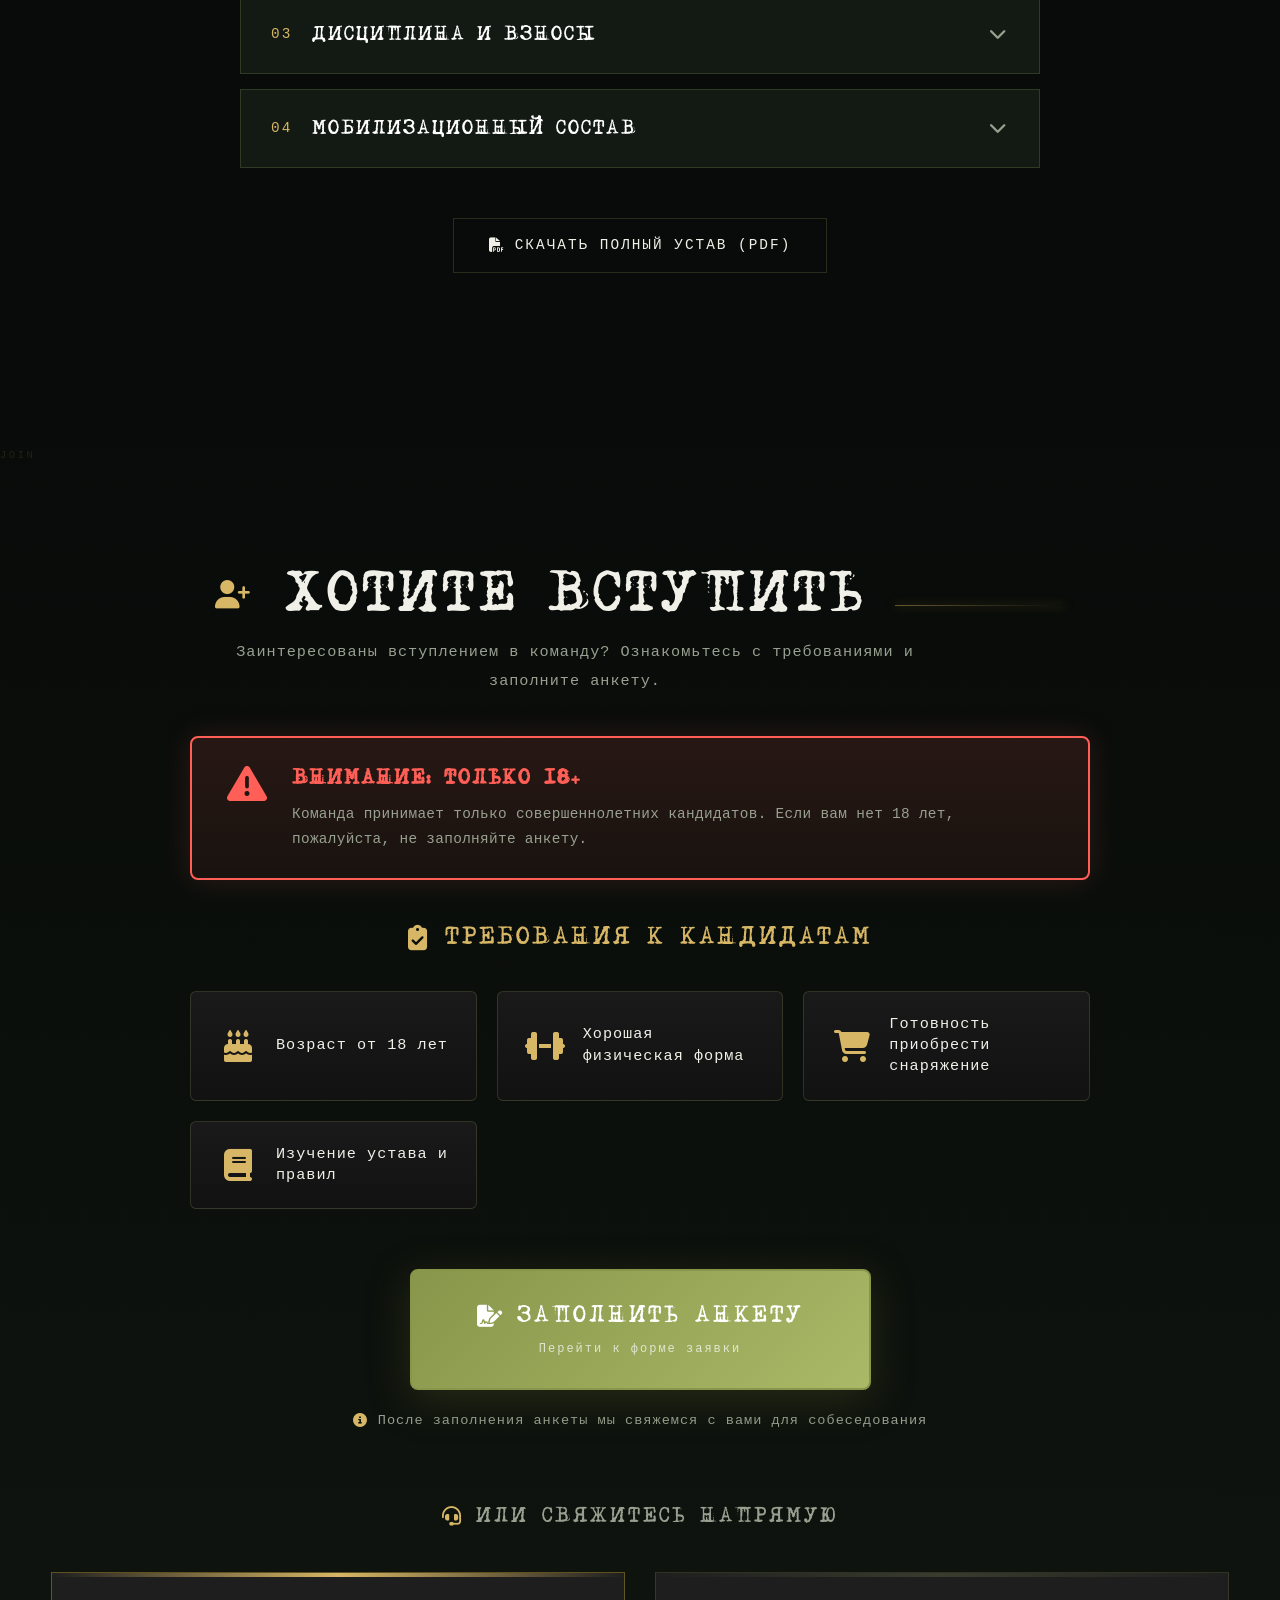
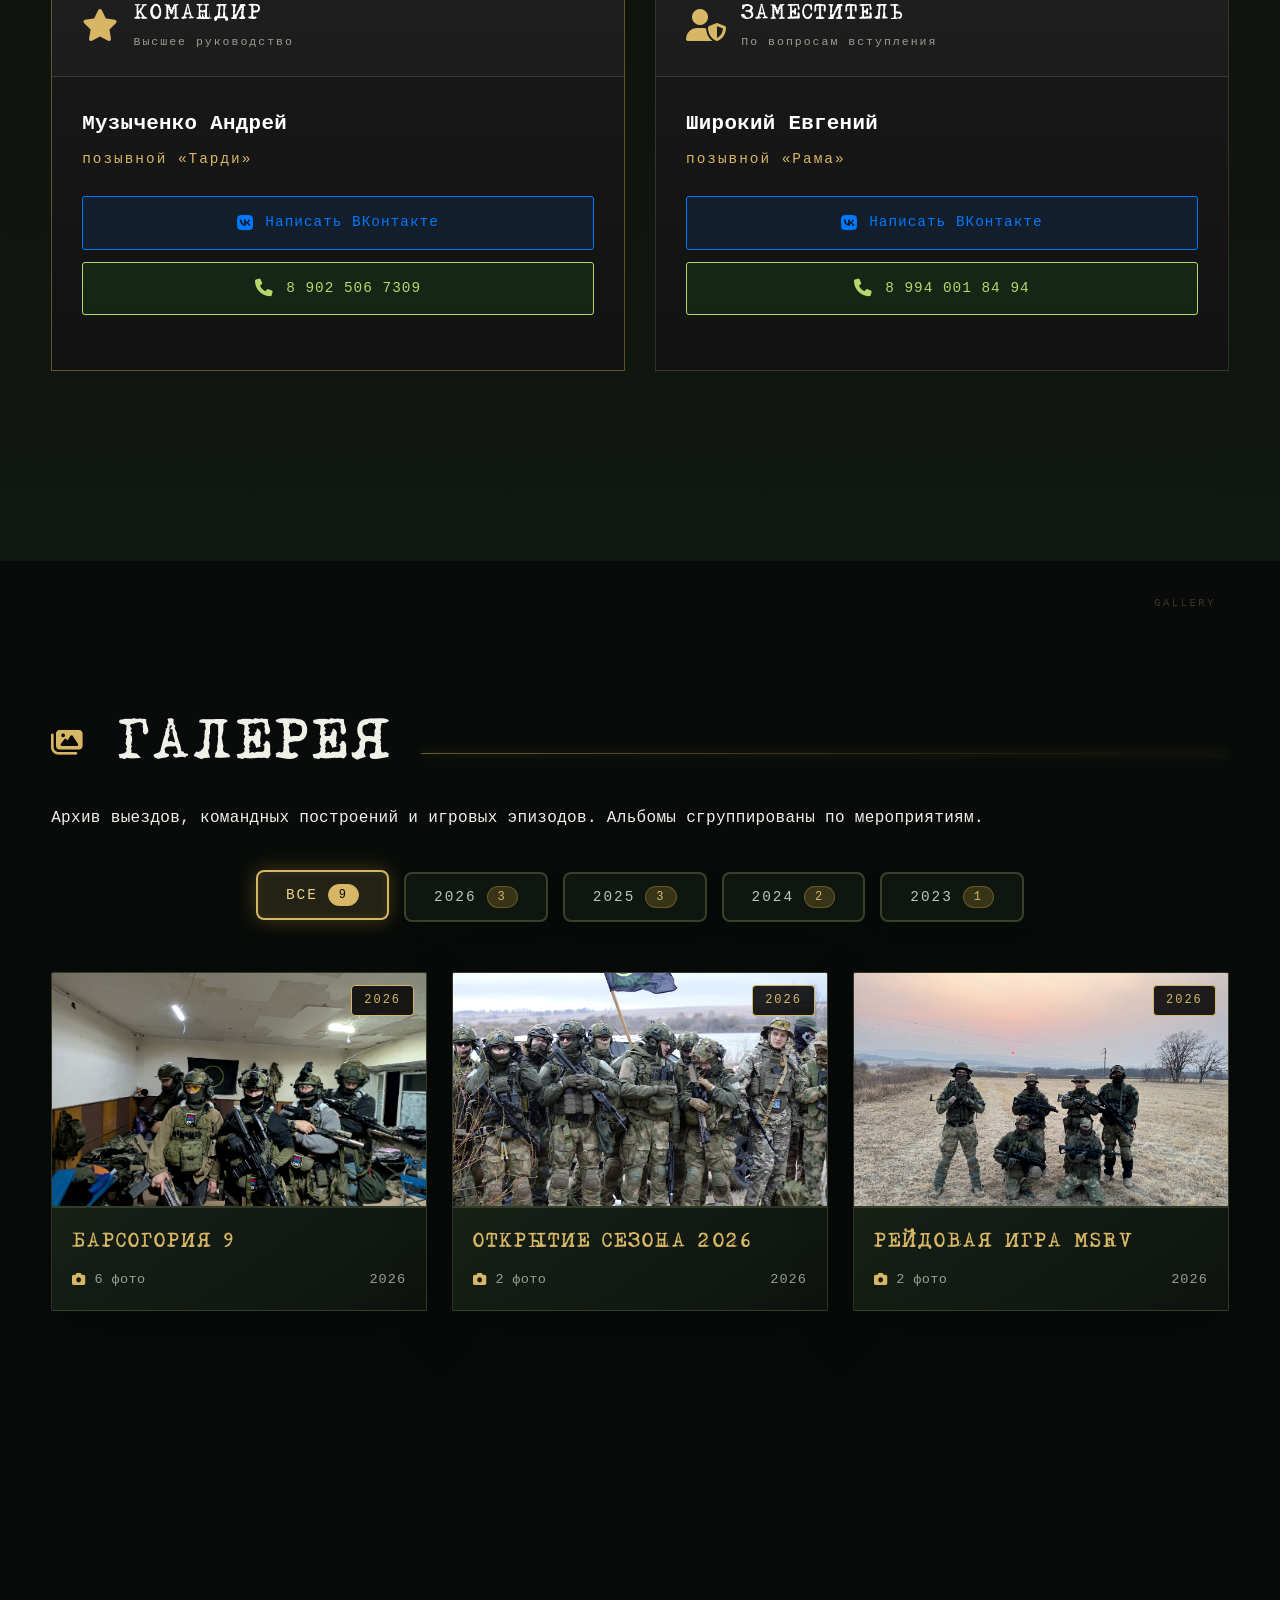
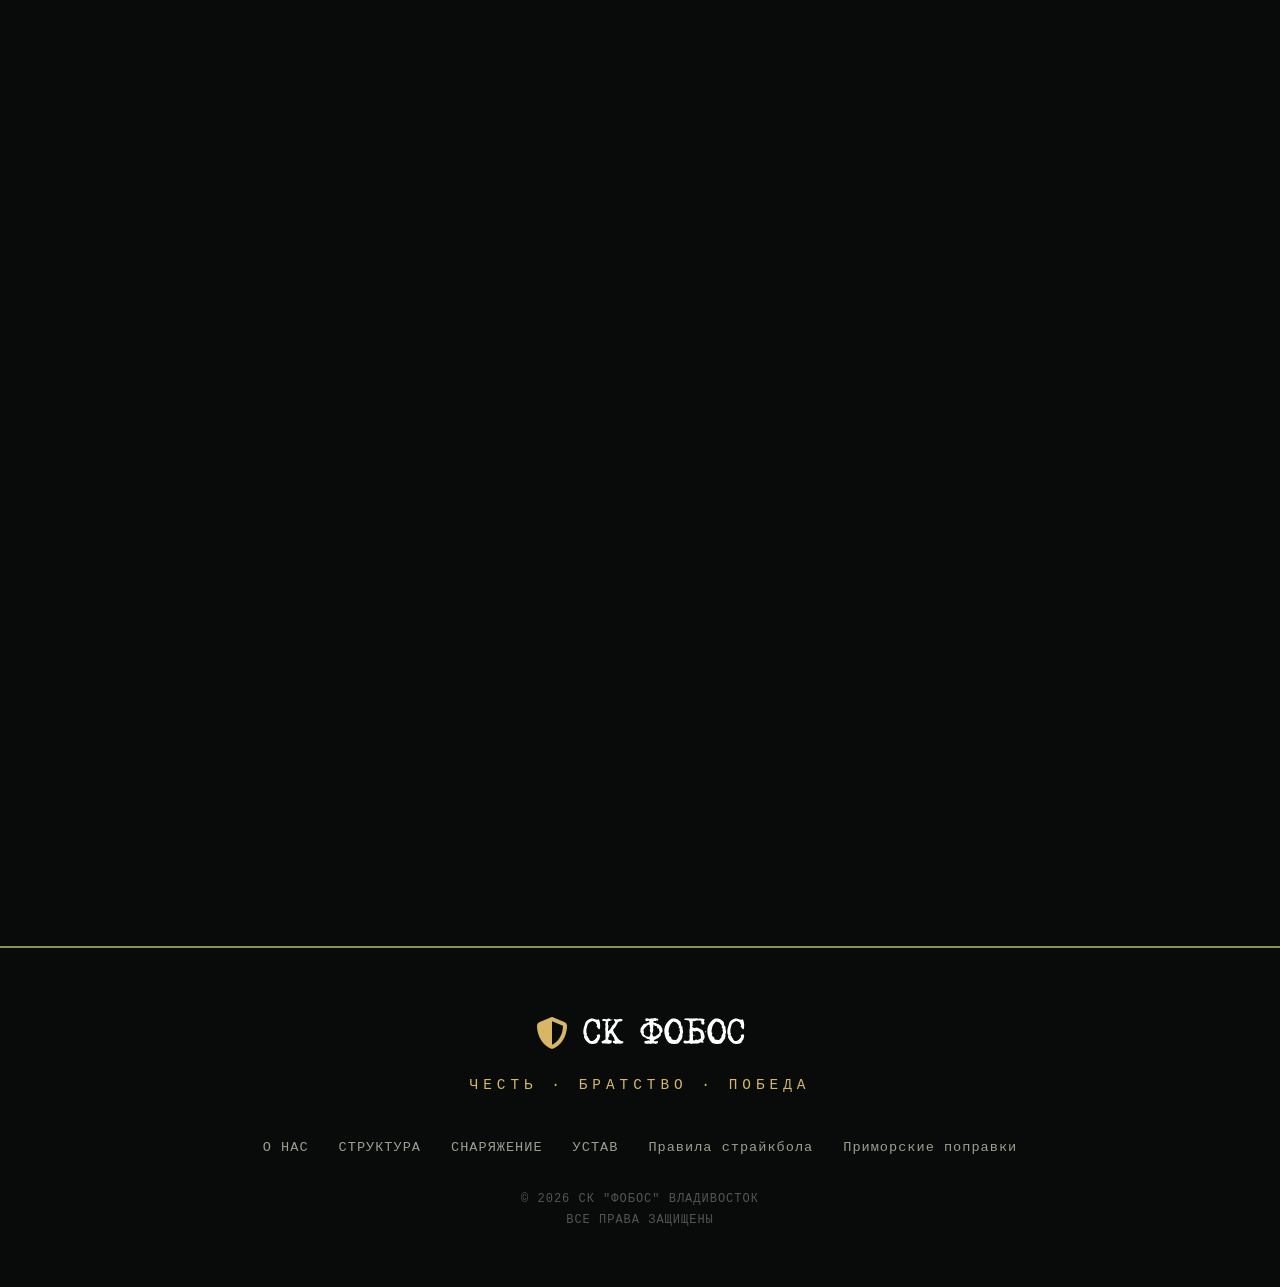
==== commit 2dc7806e: "Add files via upload" ====
--- a/index.html
+++ b/index.html
@@ -10,13 +10,13 @@
     <meta name="robots" content="index, follow, max-image-preview:large">
     <meta name="theme-color" content="#4B5320">
 
-    <link rel="canonical" href="https://uncledeni.github.io/phobos-team.github.io/">
+    <link rel="canonical" href="https://phobosteam.github.io/">
     <meta property="og:locale" content="ru_RU">
     <meta property="og:site_name" content="СК «ФОБОС» — страйкбол во Владивостоке">
     <meta property="og:title" content="Страйкбол во Владивостоке — СК «ФОБОС»">
     <meta property="og:description" content="Независимая страйкбольная команда Владивостока и Приморского края. Узнайте о команде и подайте заявку на вступление.">
-    <meta property="og:image" content="https://uncledeni.github.io/phobos-team.github.io/img/team.jpg">
-    <meta property="og:url" content="https://uncledeni.github.io/phobos-team.github.io/">
+    <meta property="og:image" content="https://phobosteam.github.io/img/team.jpg">
+    <meta property="og:url" content="https://phobosteam.github.io/">
     <meta property="og:type" content="website">
     <meta name="twitter:card" content="summary_large_image">
 
@@ -783,6 +783,7 @@
             </div>
         </div>
     </section>
+
 
 
 <section id="gallery" class="gallery-section section">
@@ -1138,9 +1139,9 @@
                 }
             },
             "foundingDate": "2014",
-            "url": "https://uncledeni.github.io/phobos-team.github.io/",
-            "logo": "https://uncledeni.github.io/phobos-team.github.io/img/gerb.png",
-            "image": "https://uncledeni.github.io/phobos-team.github.io/img/team.jpg",
+            "url": "https://phobosteam.github.io/",
+            "logo": "https://phobosteam.github.io/img/gerb.png",
+            "image": "https://phobosteam.github.io/img/team.jpg",
             "description": "Независимая страйкбольная команда Владивостока и Приморского края. Тренировки, игры, тактическая подготовка и набор совершеннолетних кандидатов.",
             "member": [{
                 "@type": "Person",
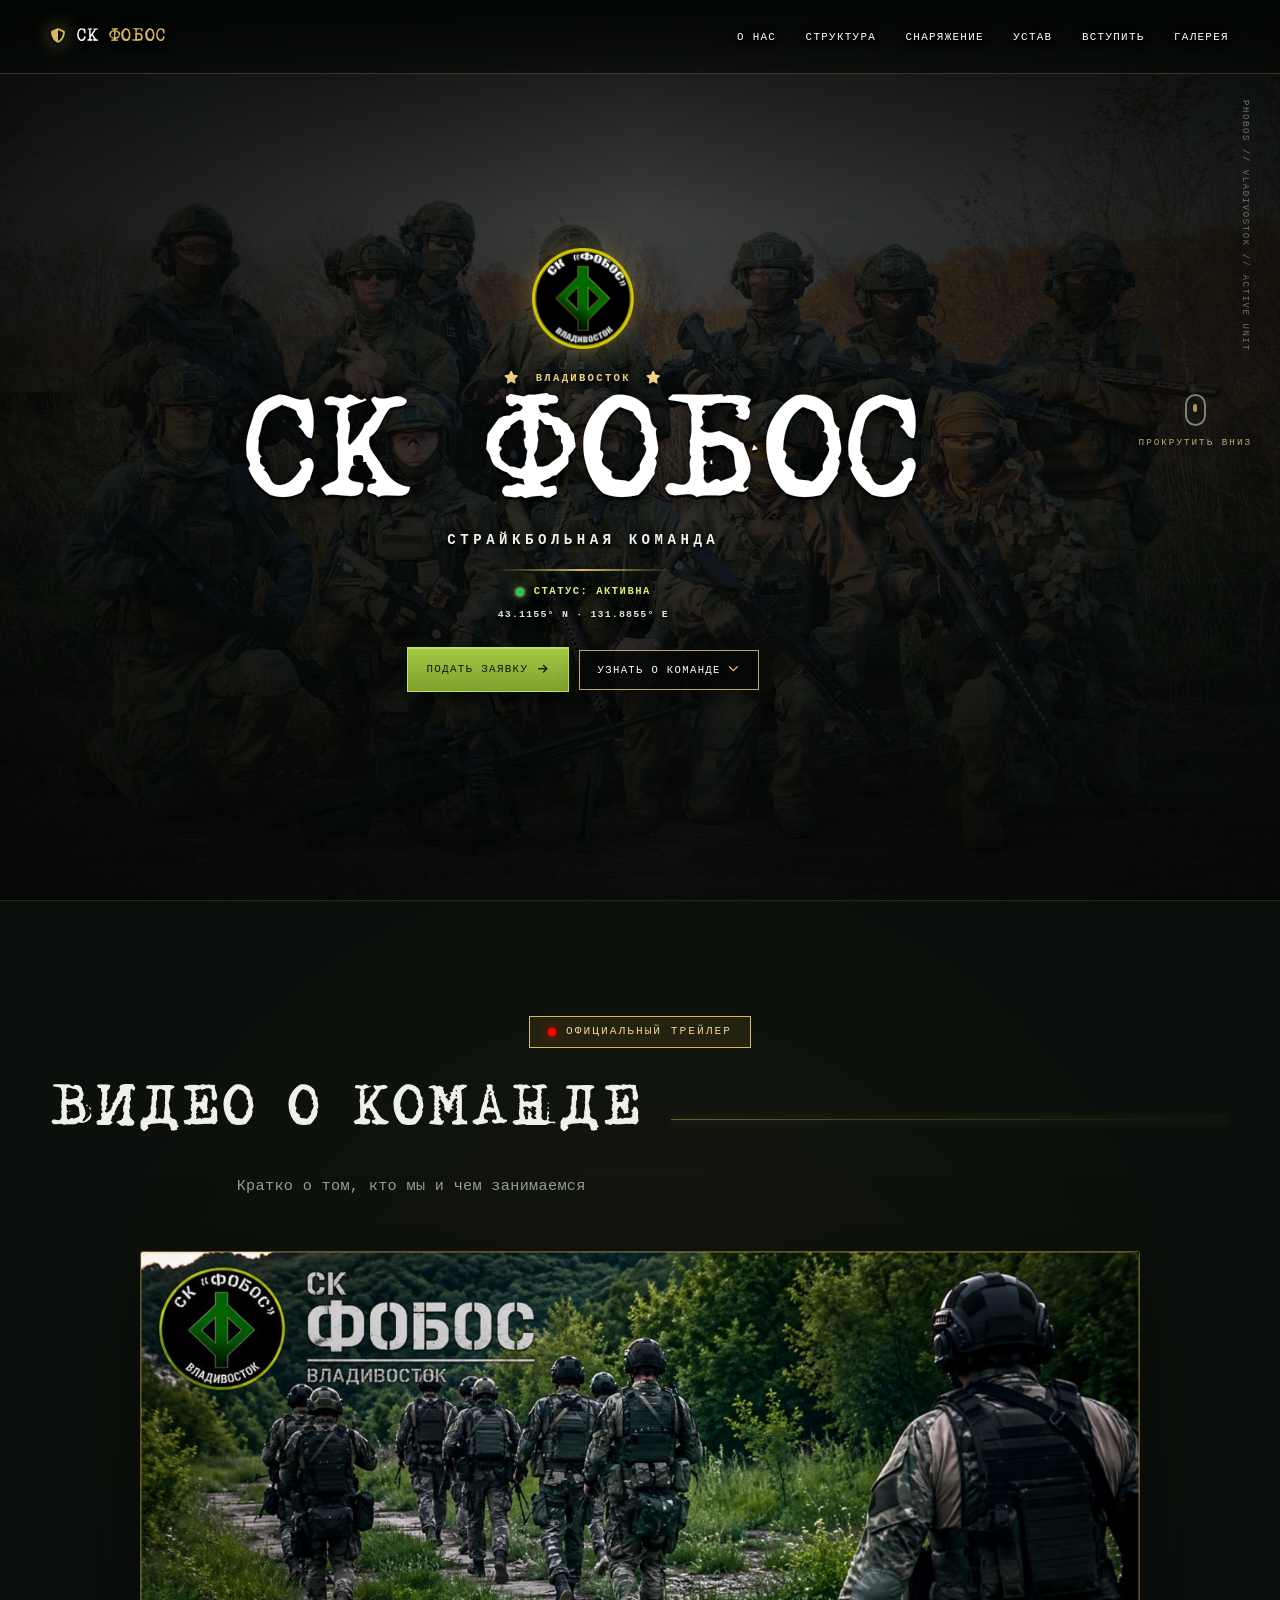
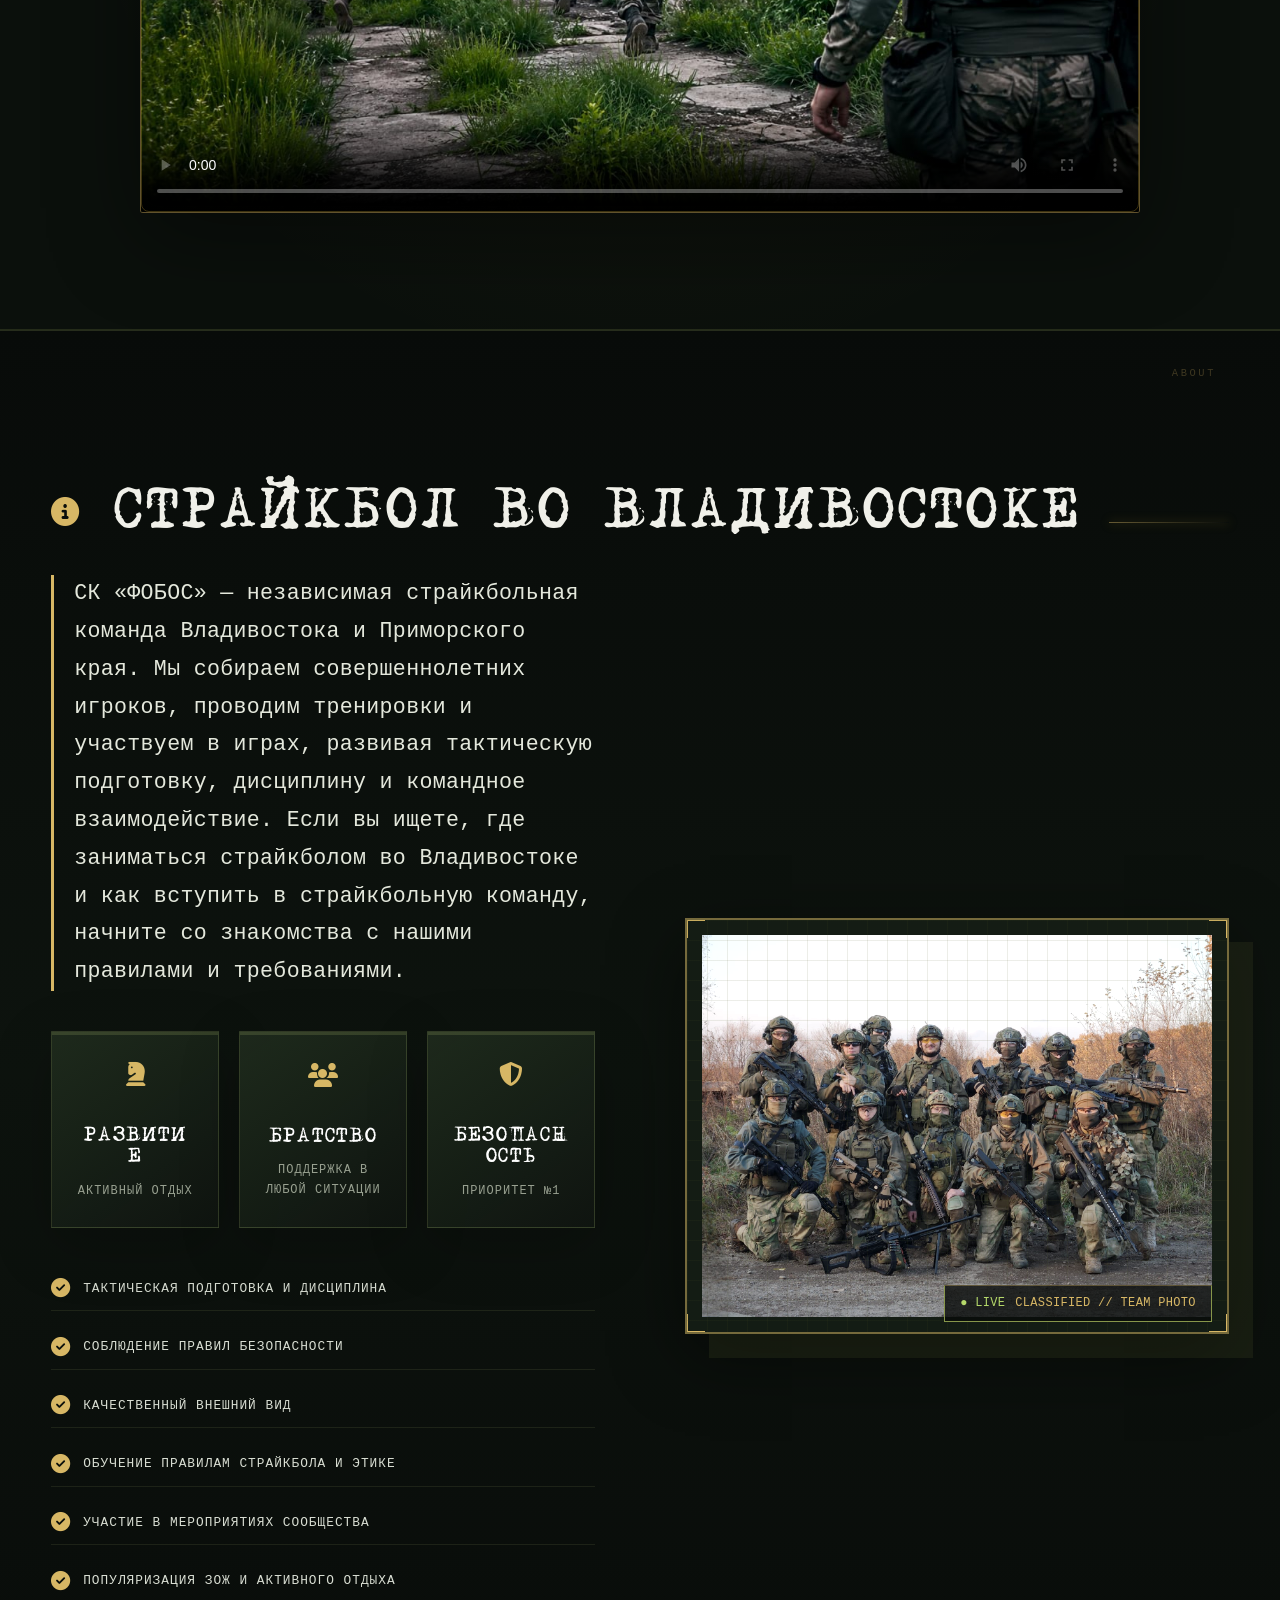
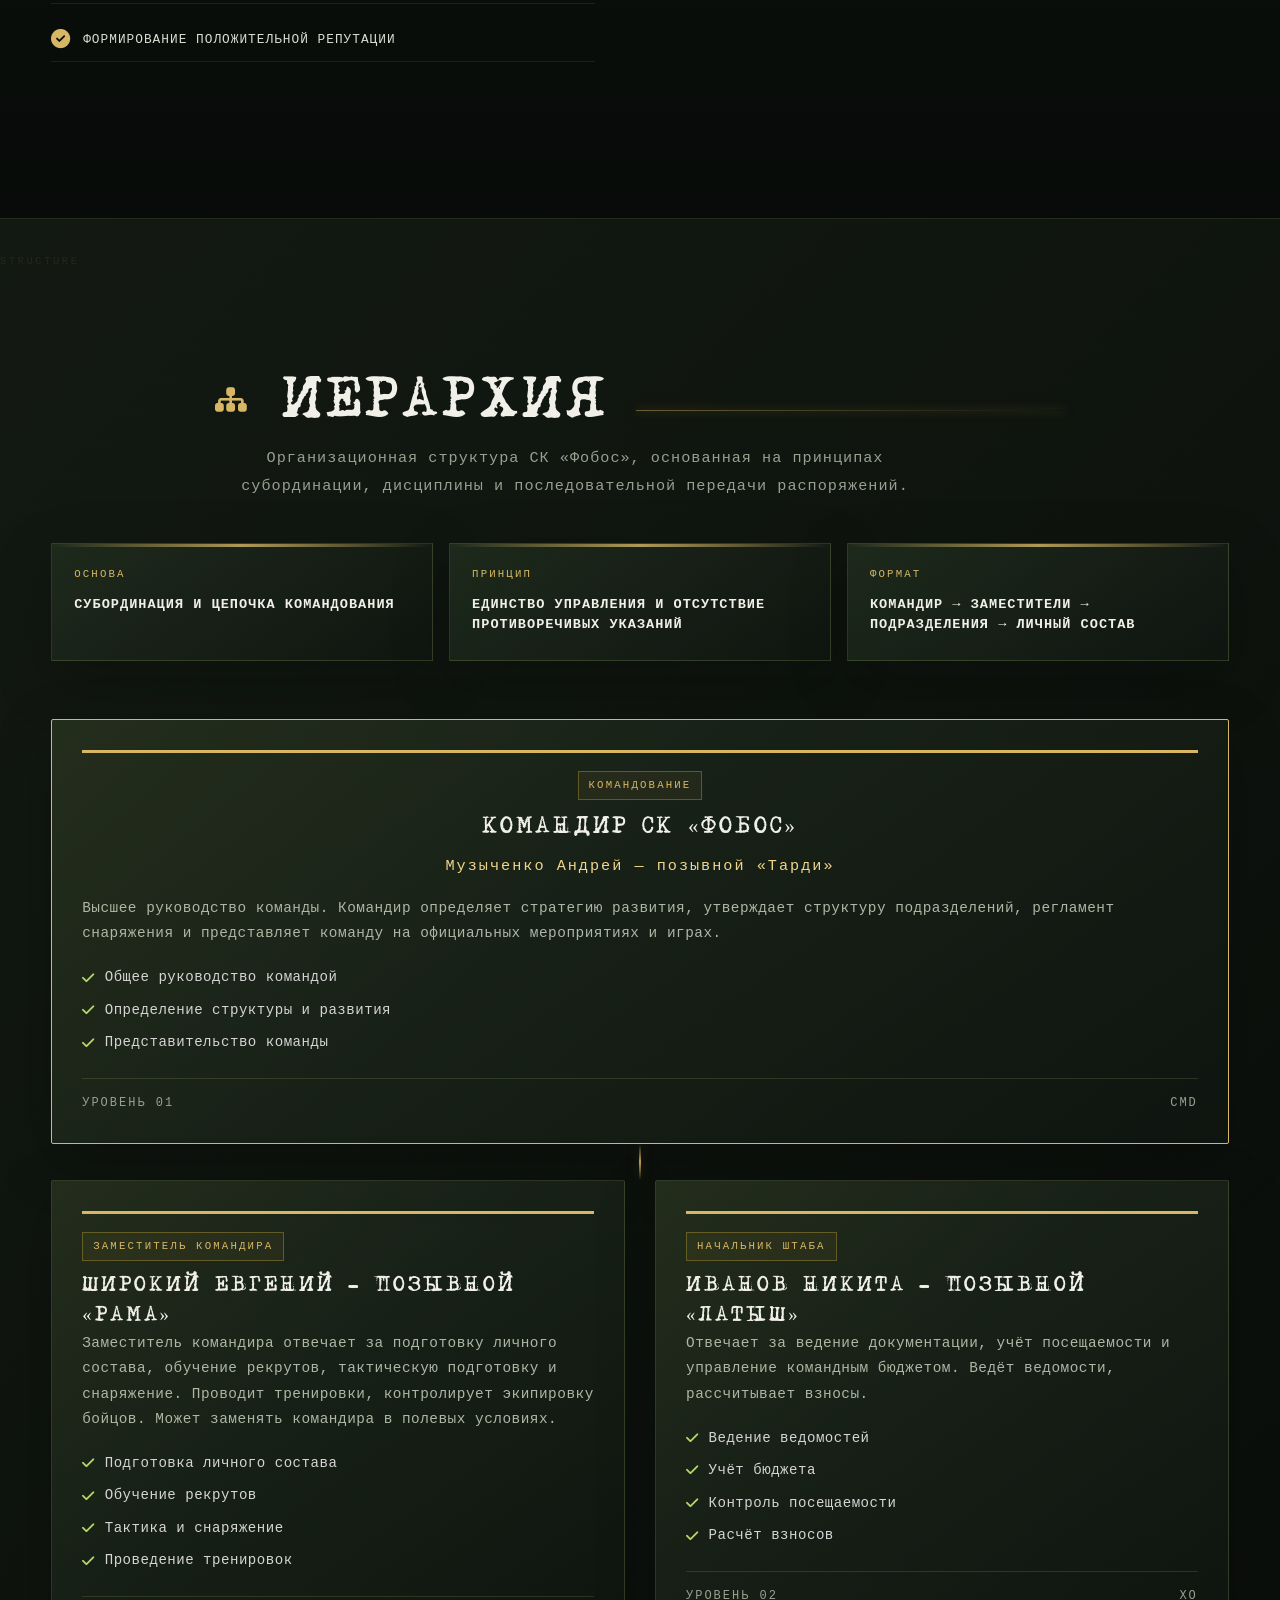
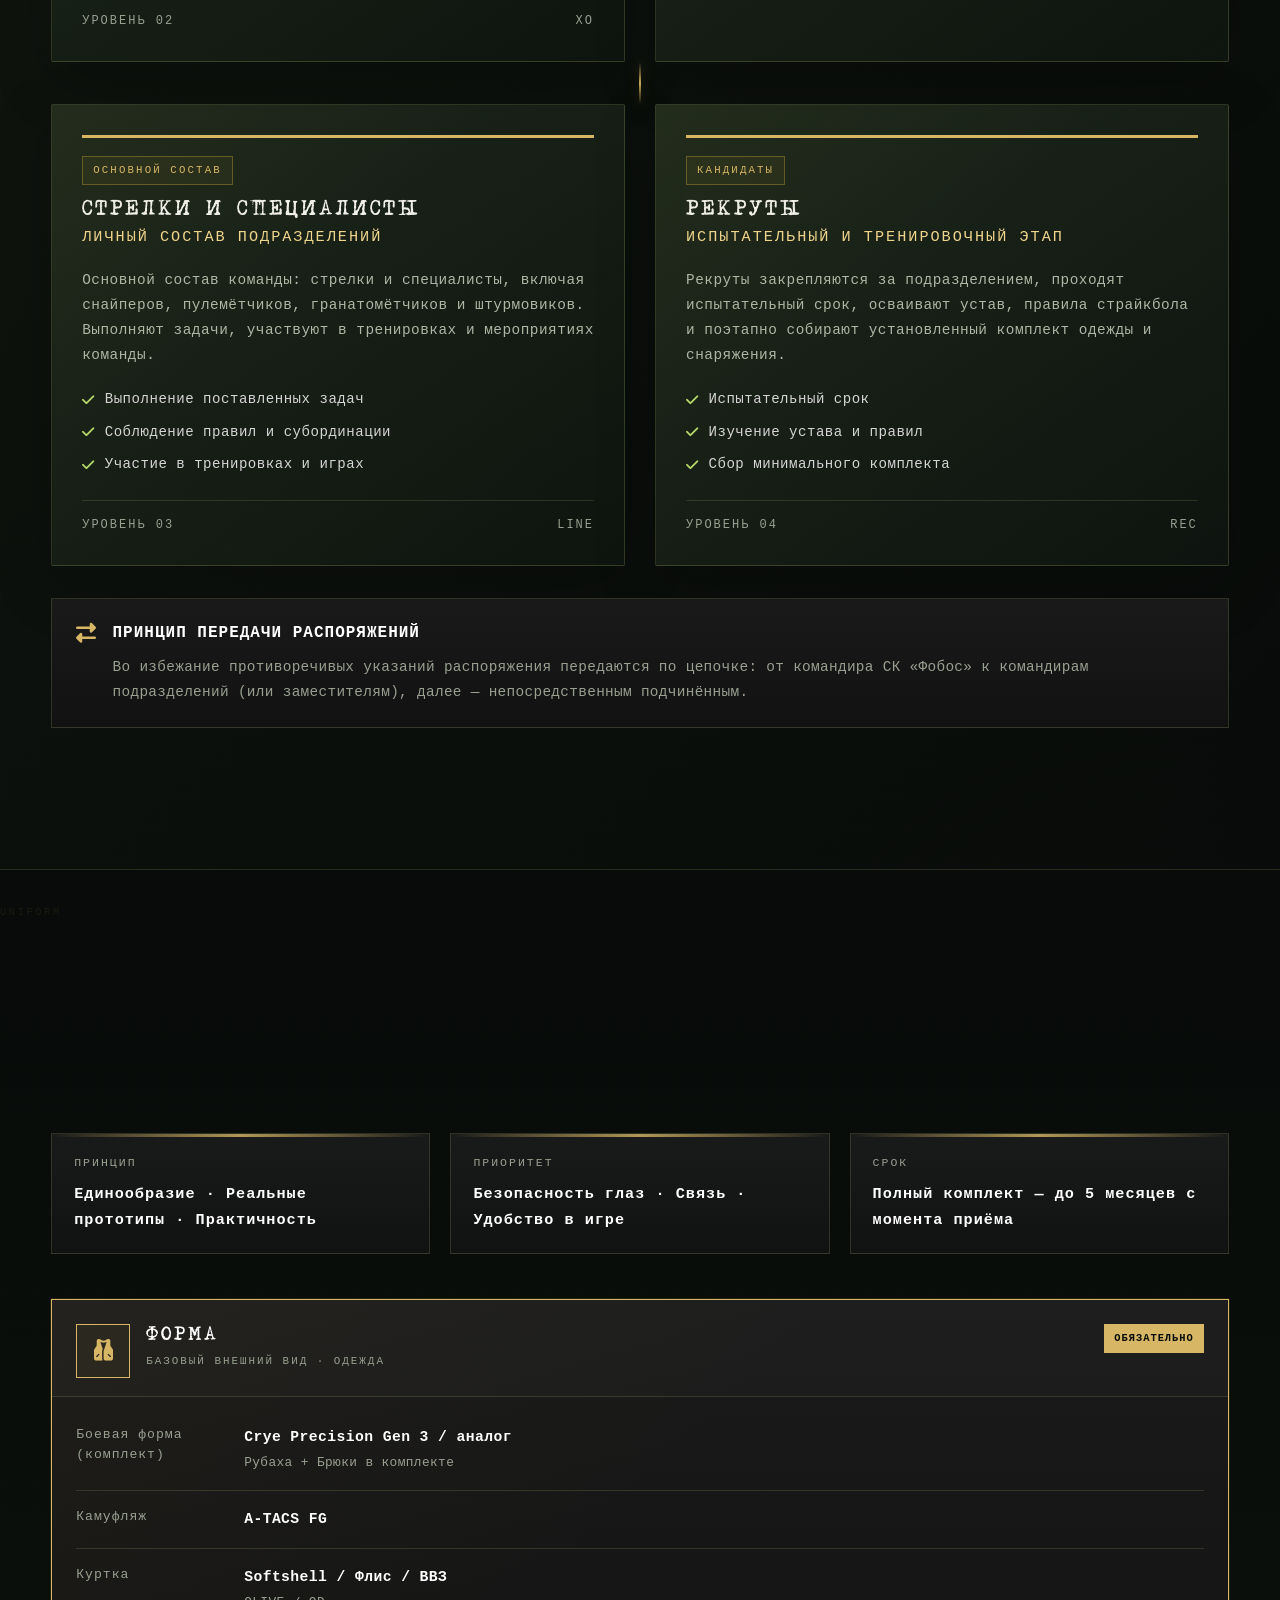
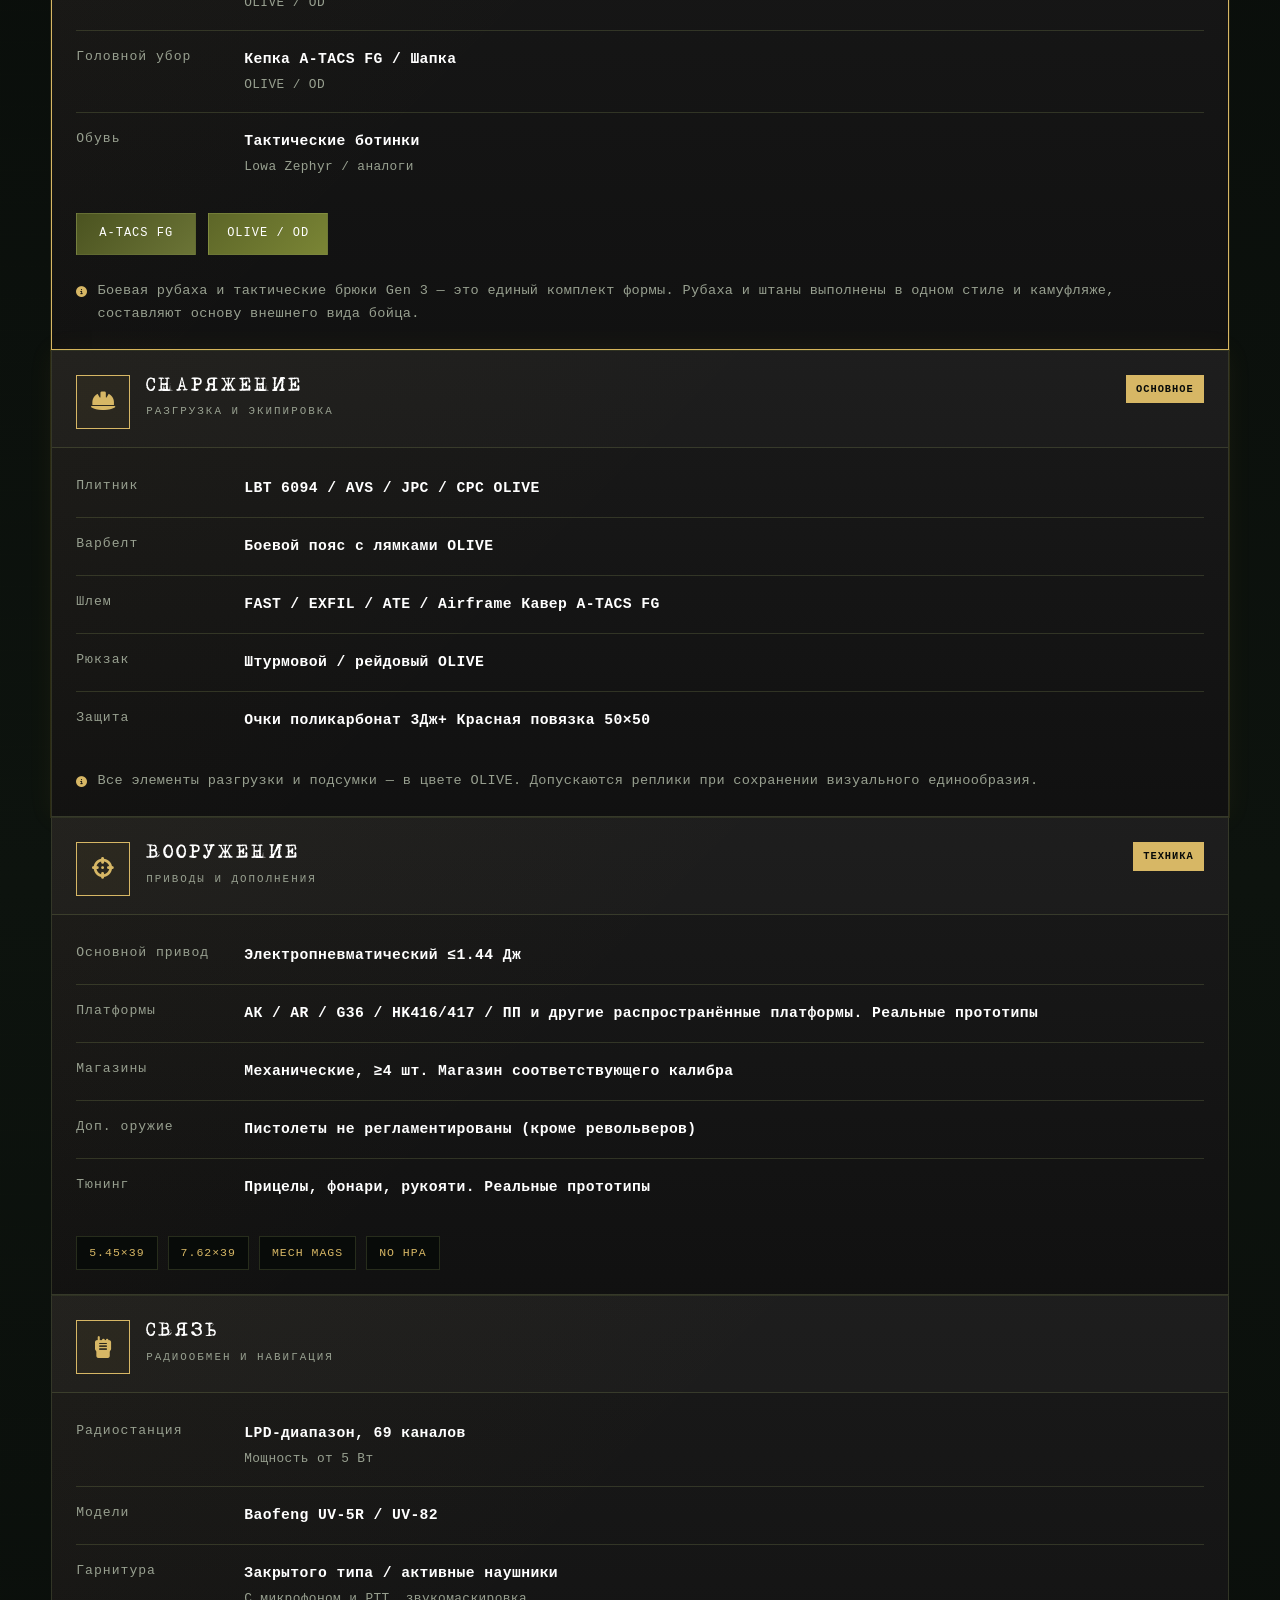
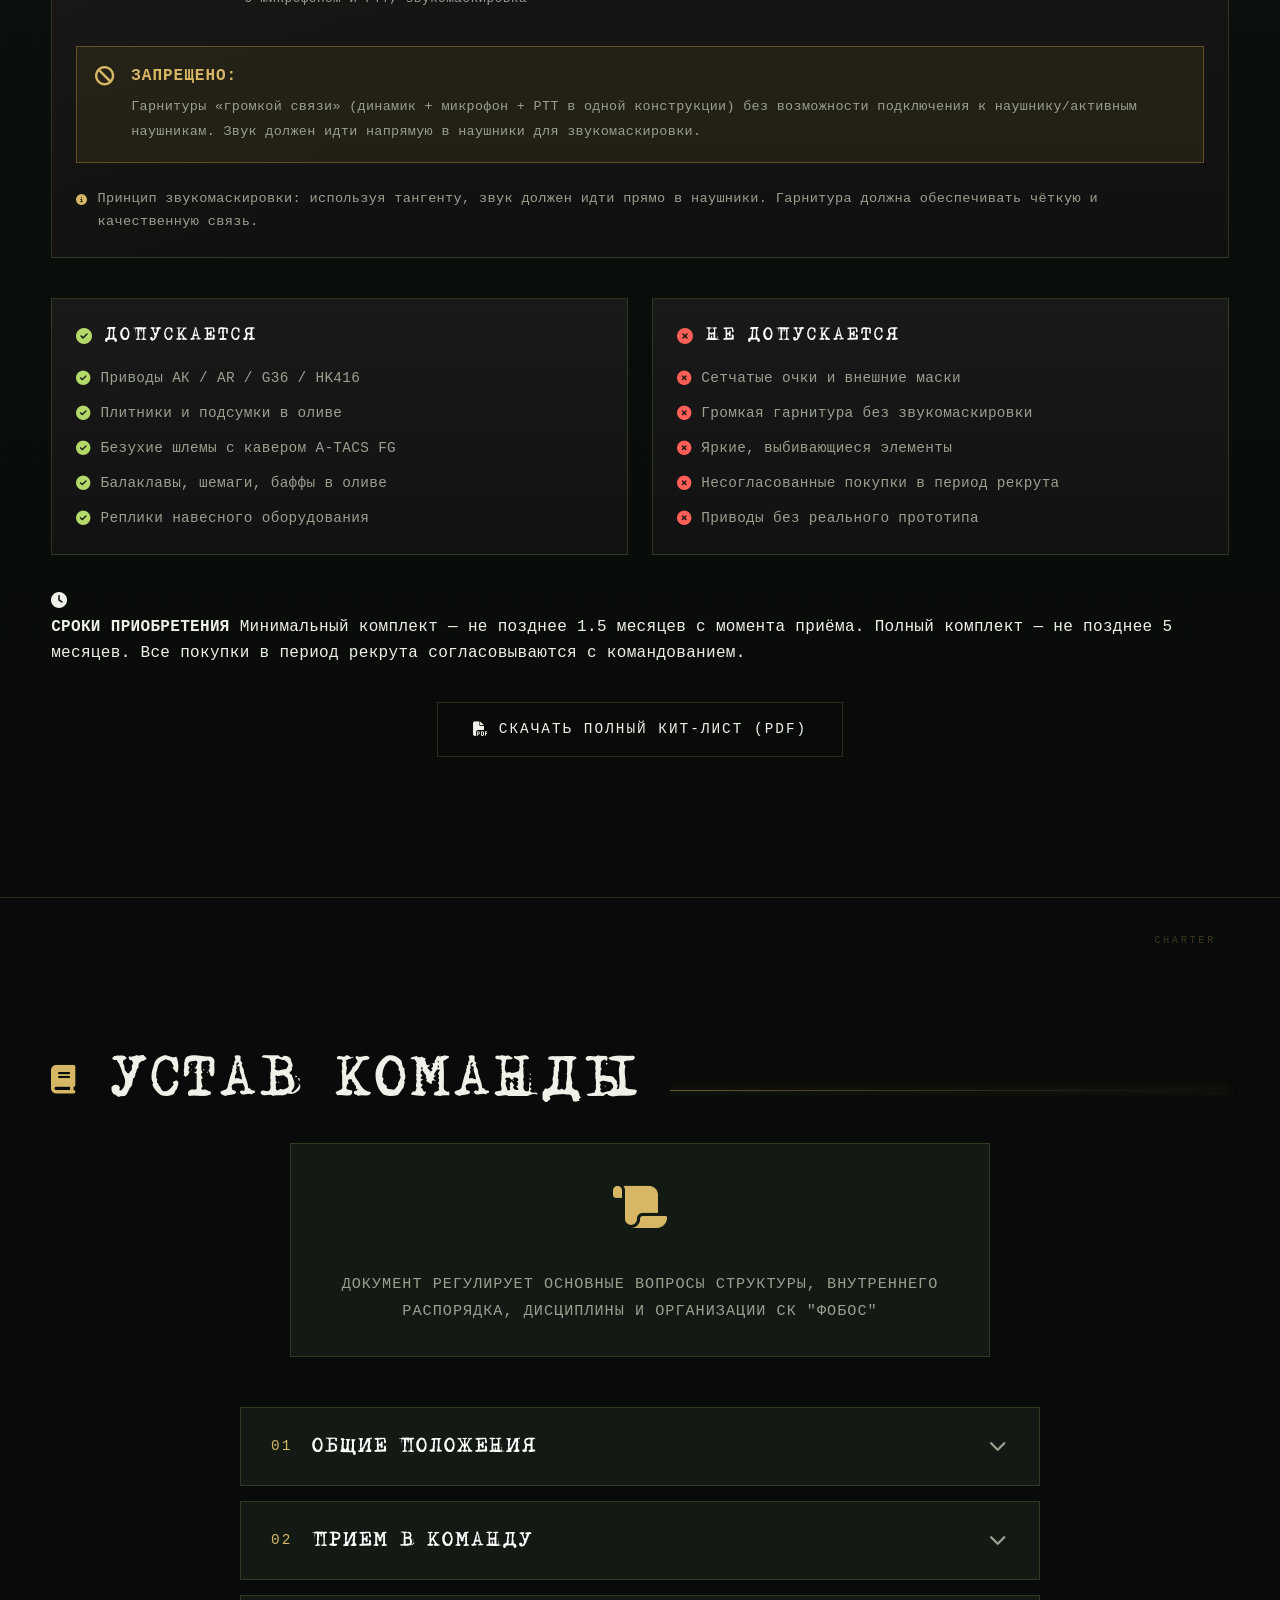
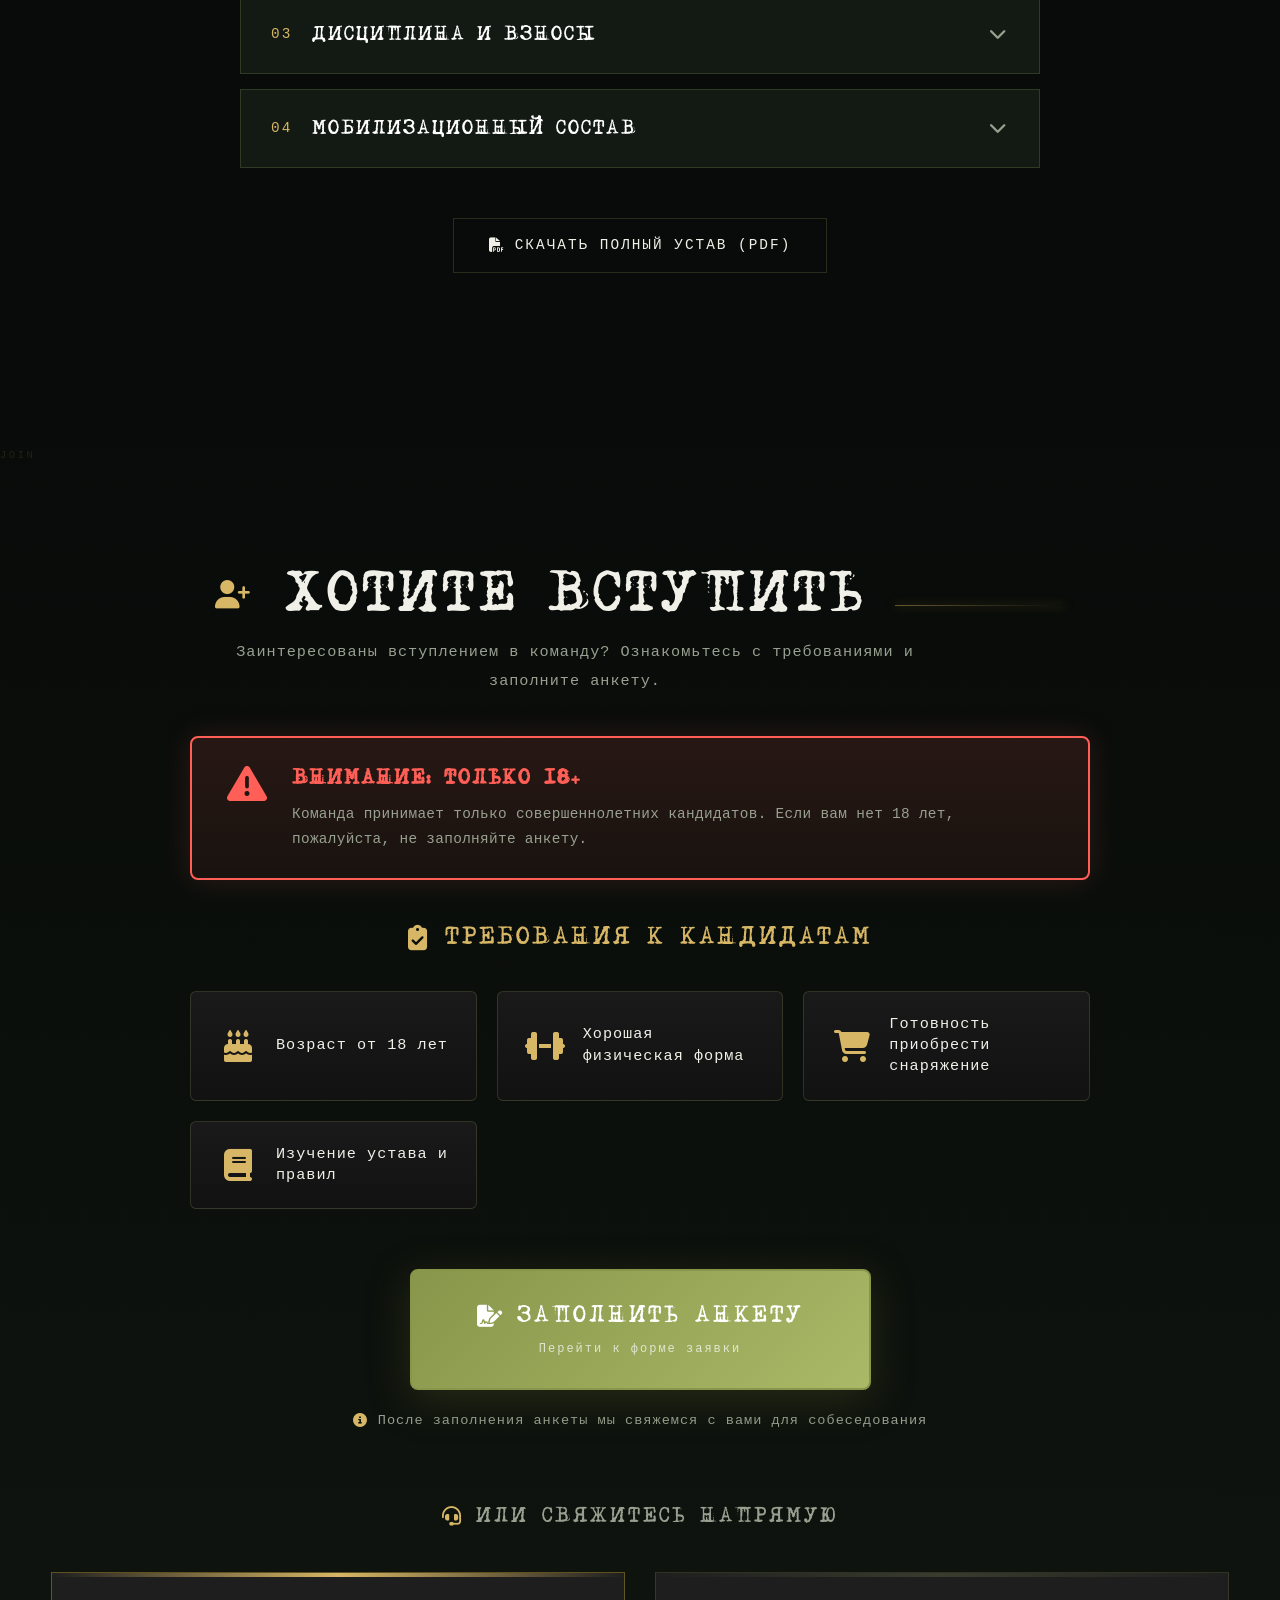
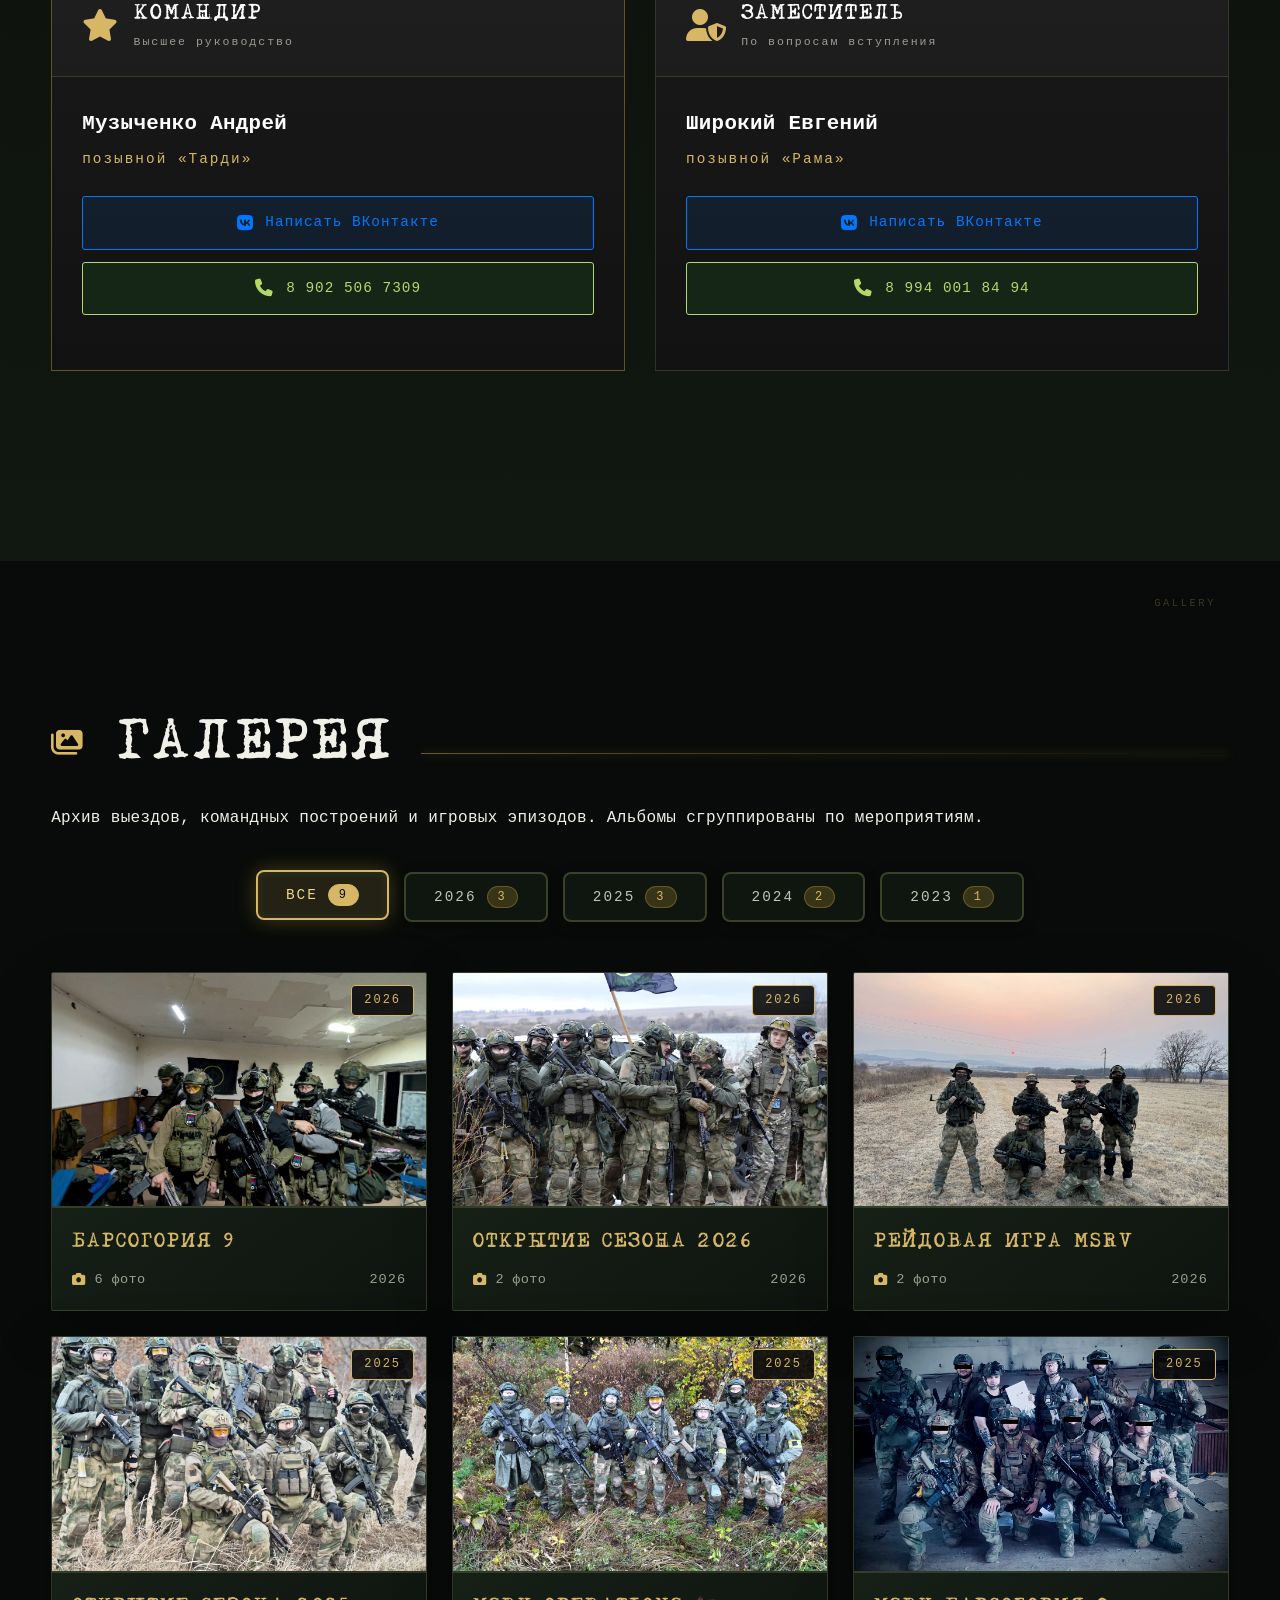
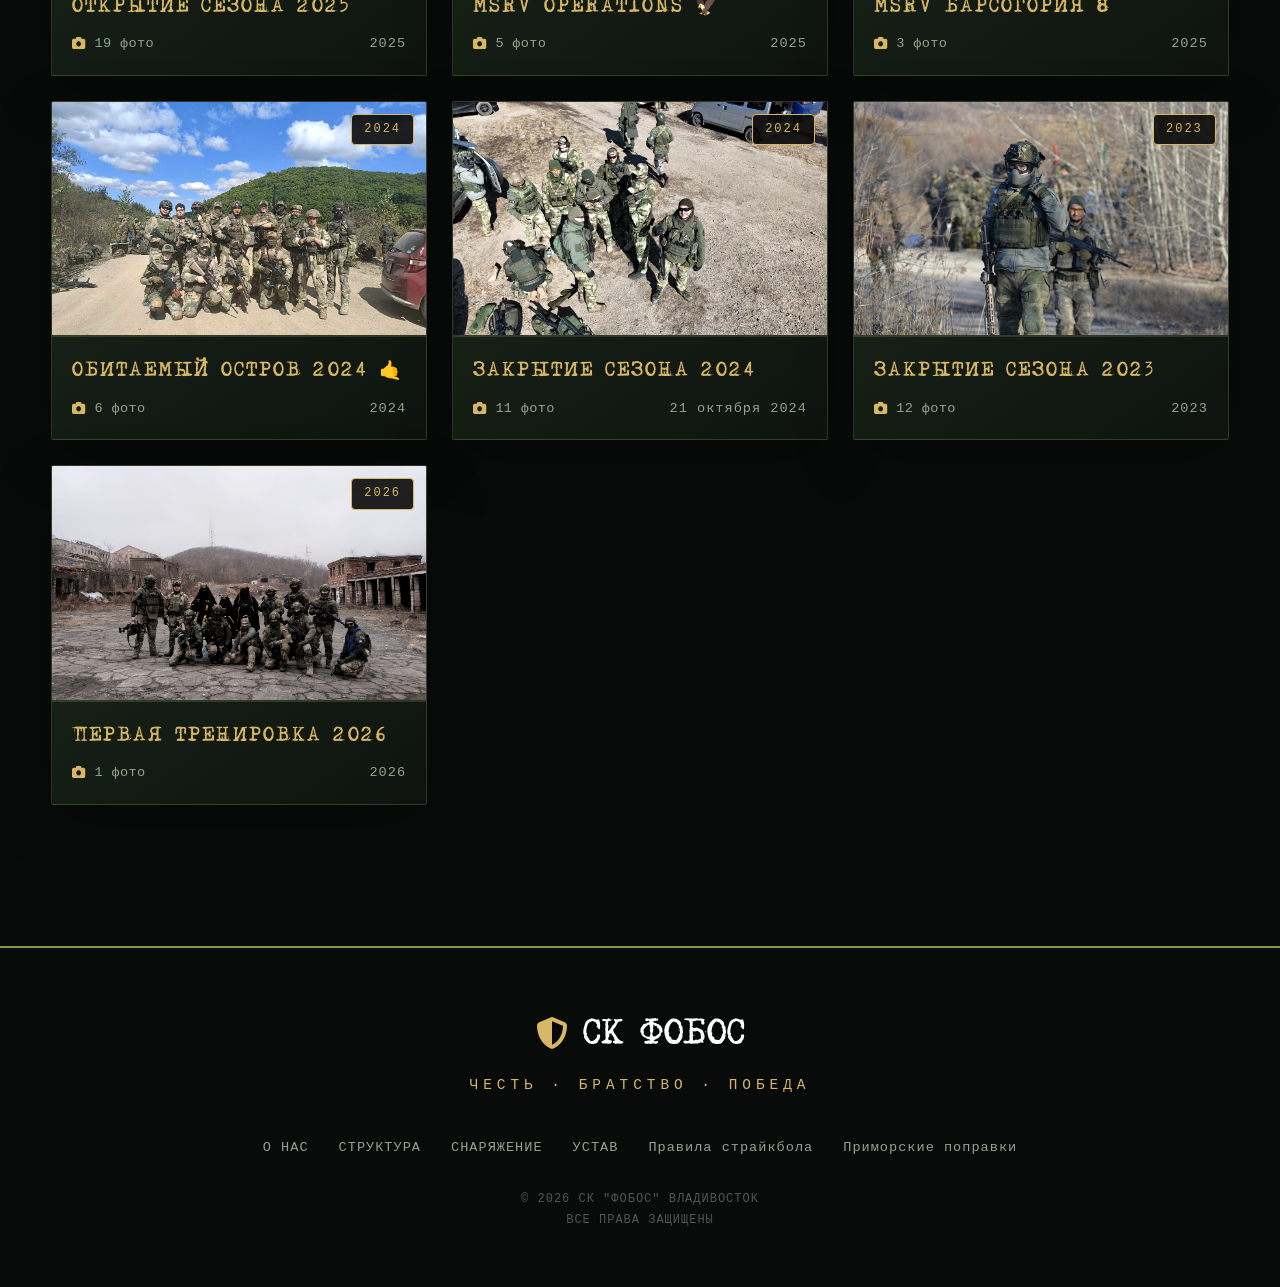
==== commit 1b0567d8: "add favicon.ico" ====
--- a/index.html
+++ b/index.html
@@ -30,6 +30,7 @@
     <title>Страйкбол во Владивостоке — СК «ФОБОС» | Набор в команду</title>
     <link rel="stylesheet" href="style.css">
     <link rel="icon" type="image/png" href="img/gerb.png">
+    <link rel="icon" href="img/favicon.ico" type="image/x-icon">
 
 </head>
 
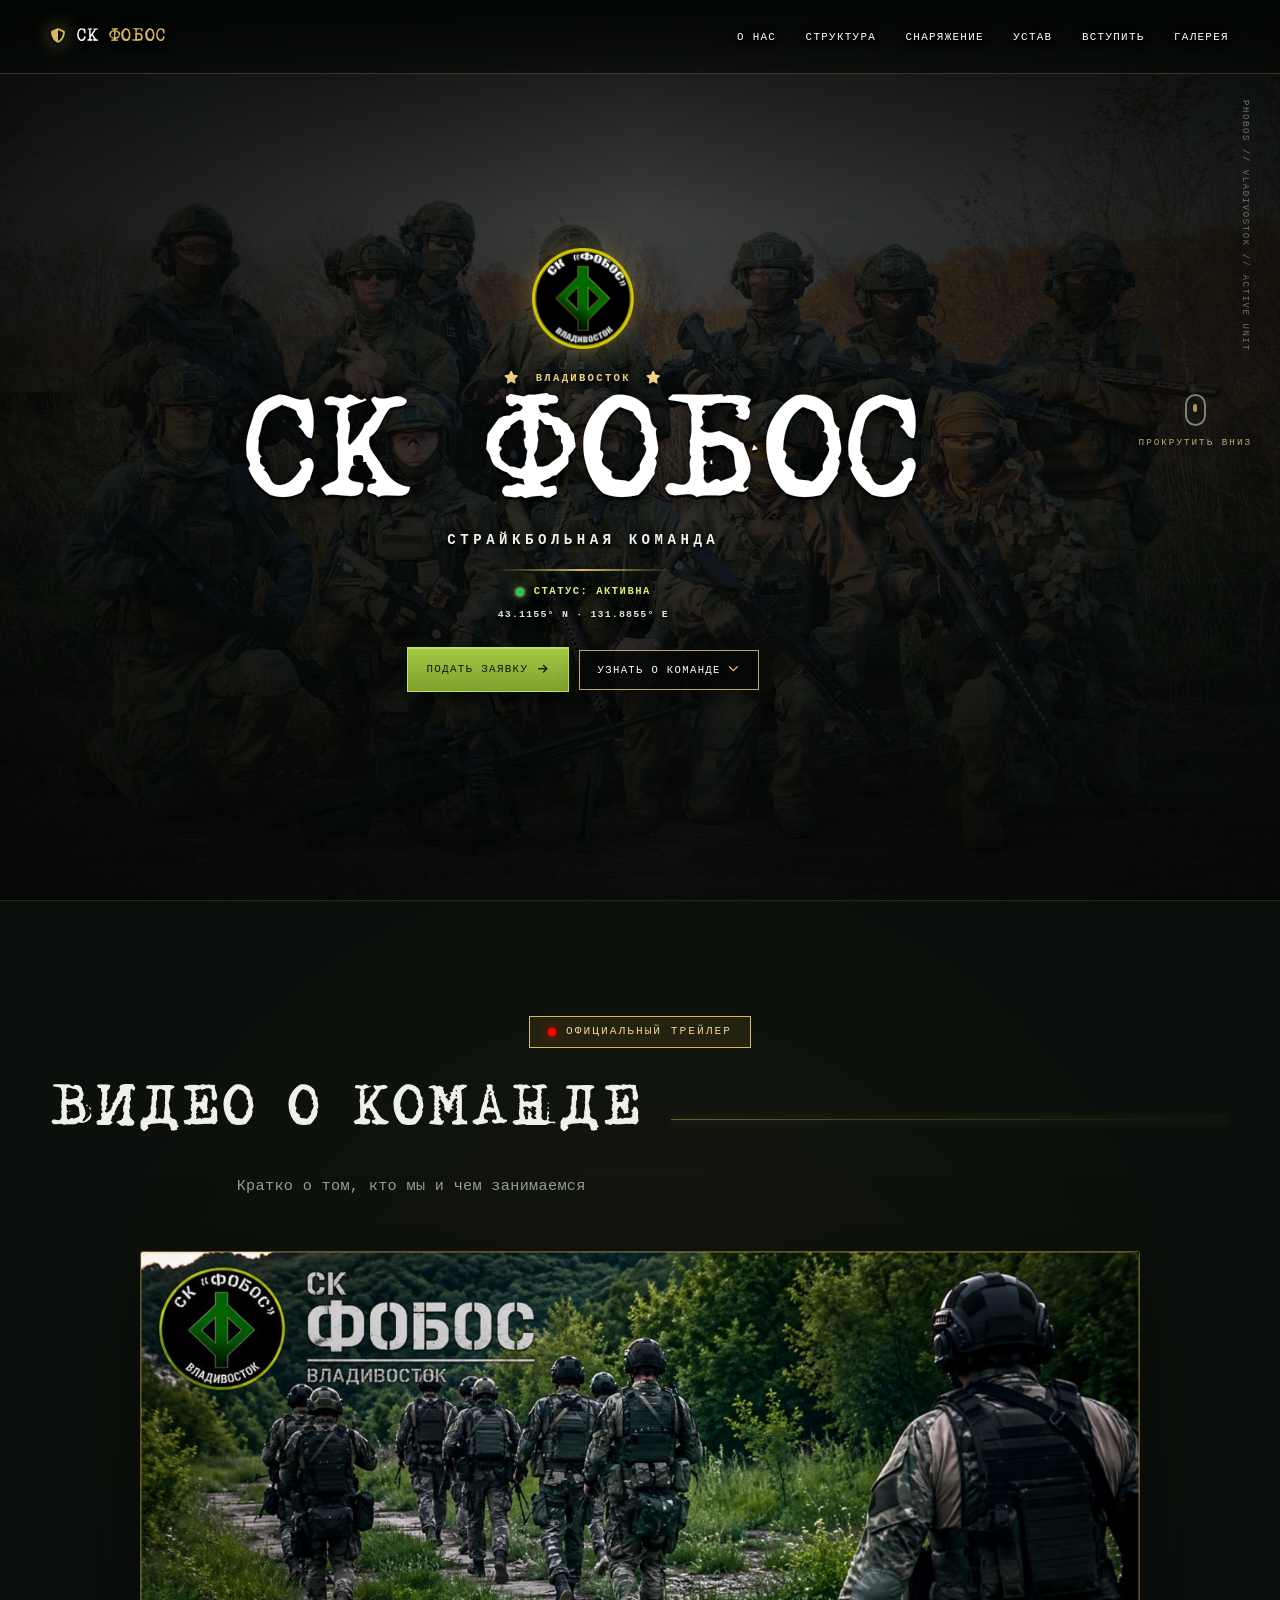
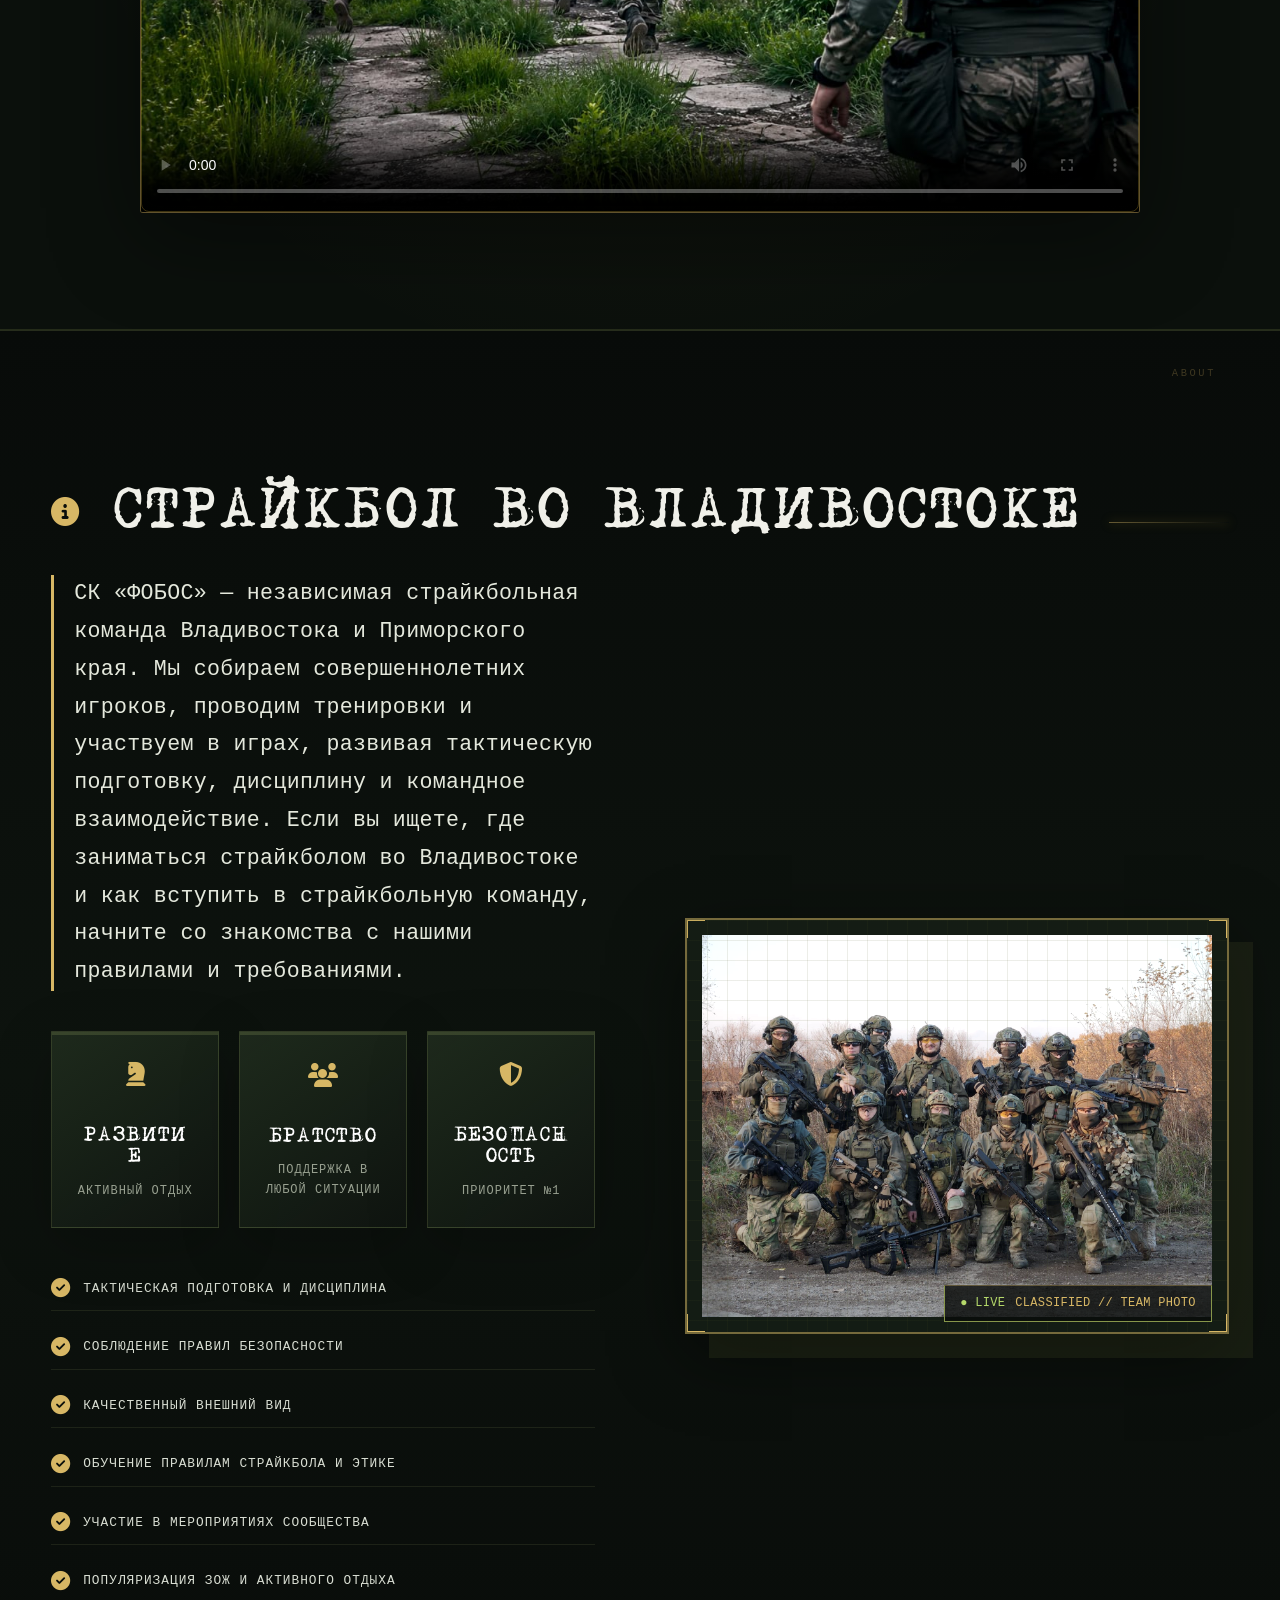
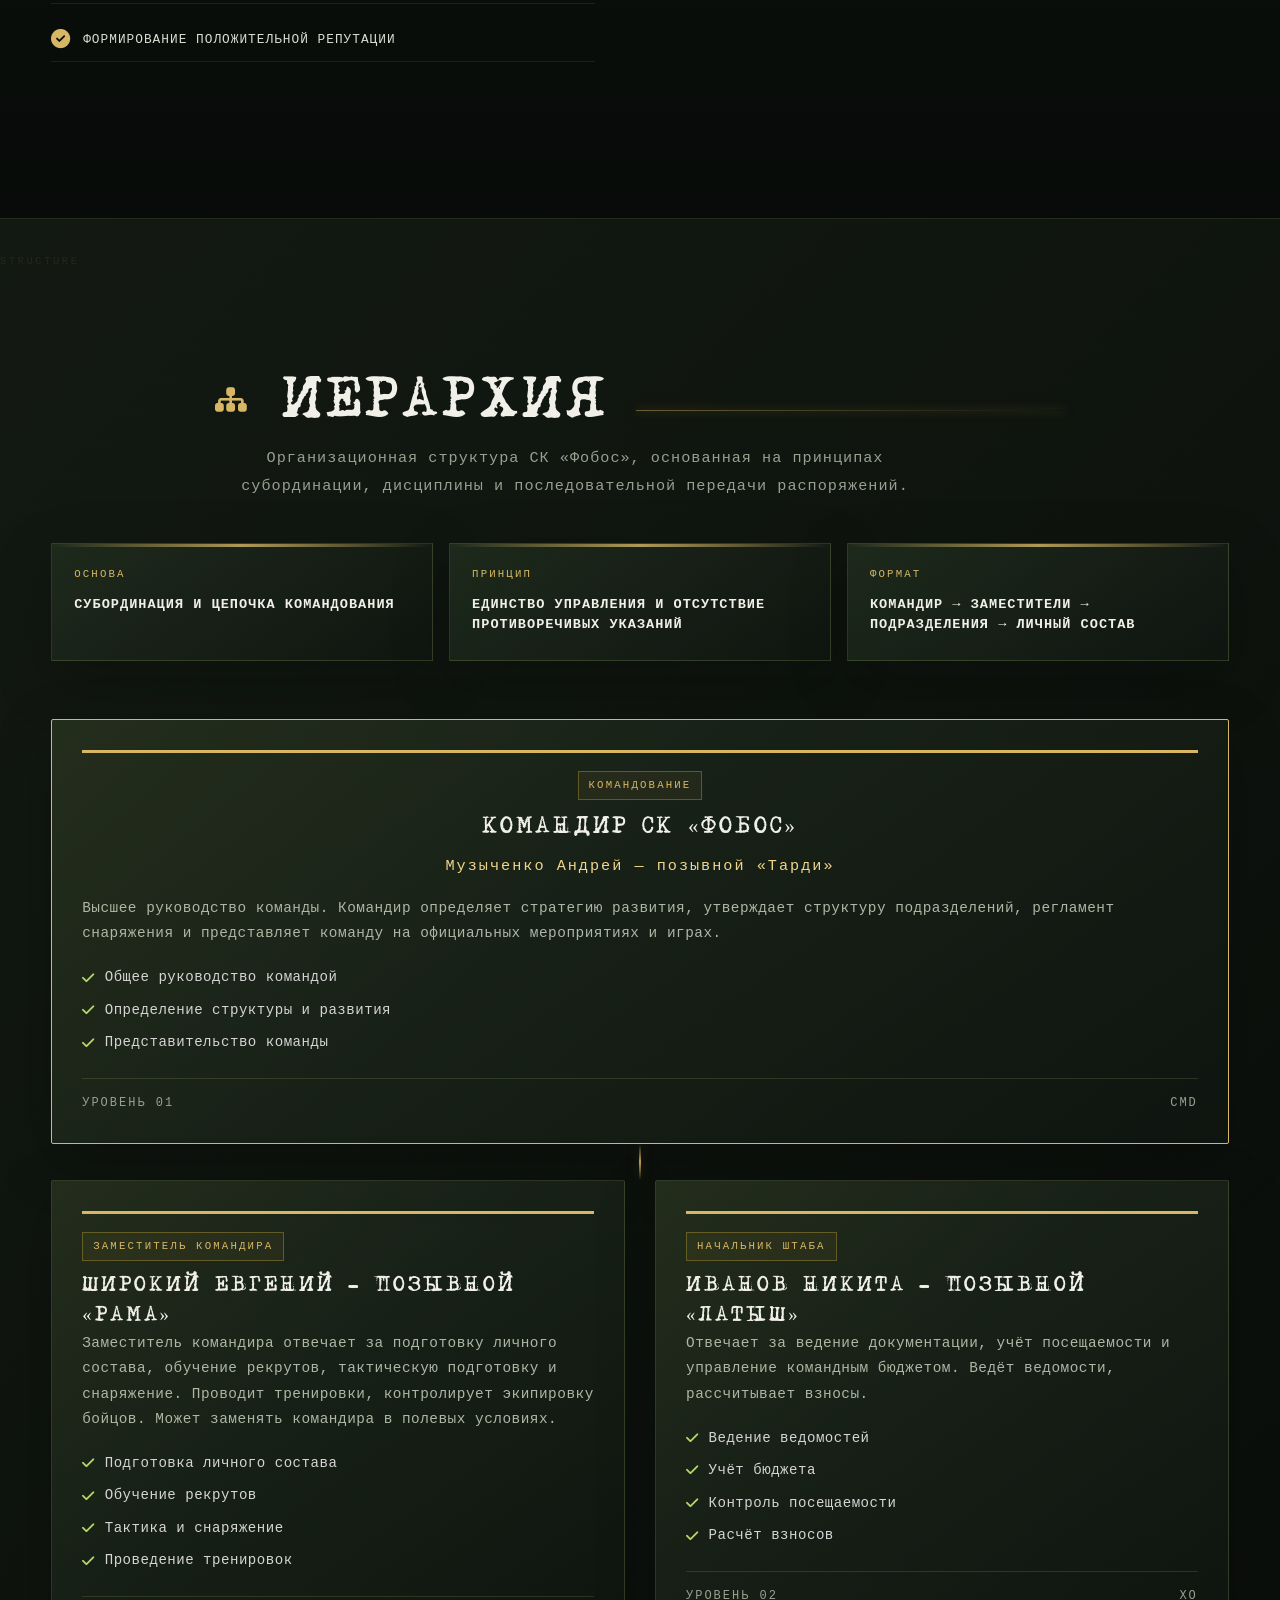
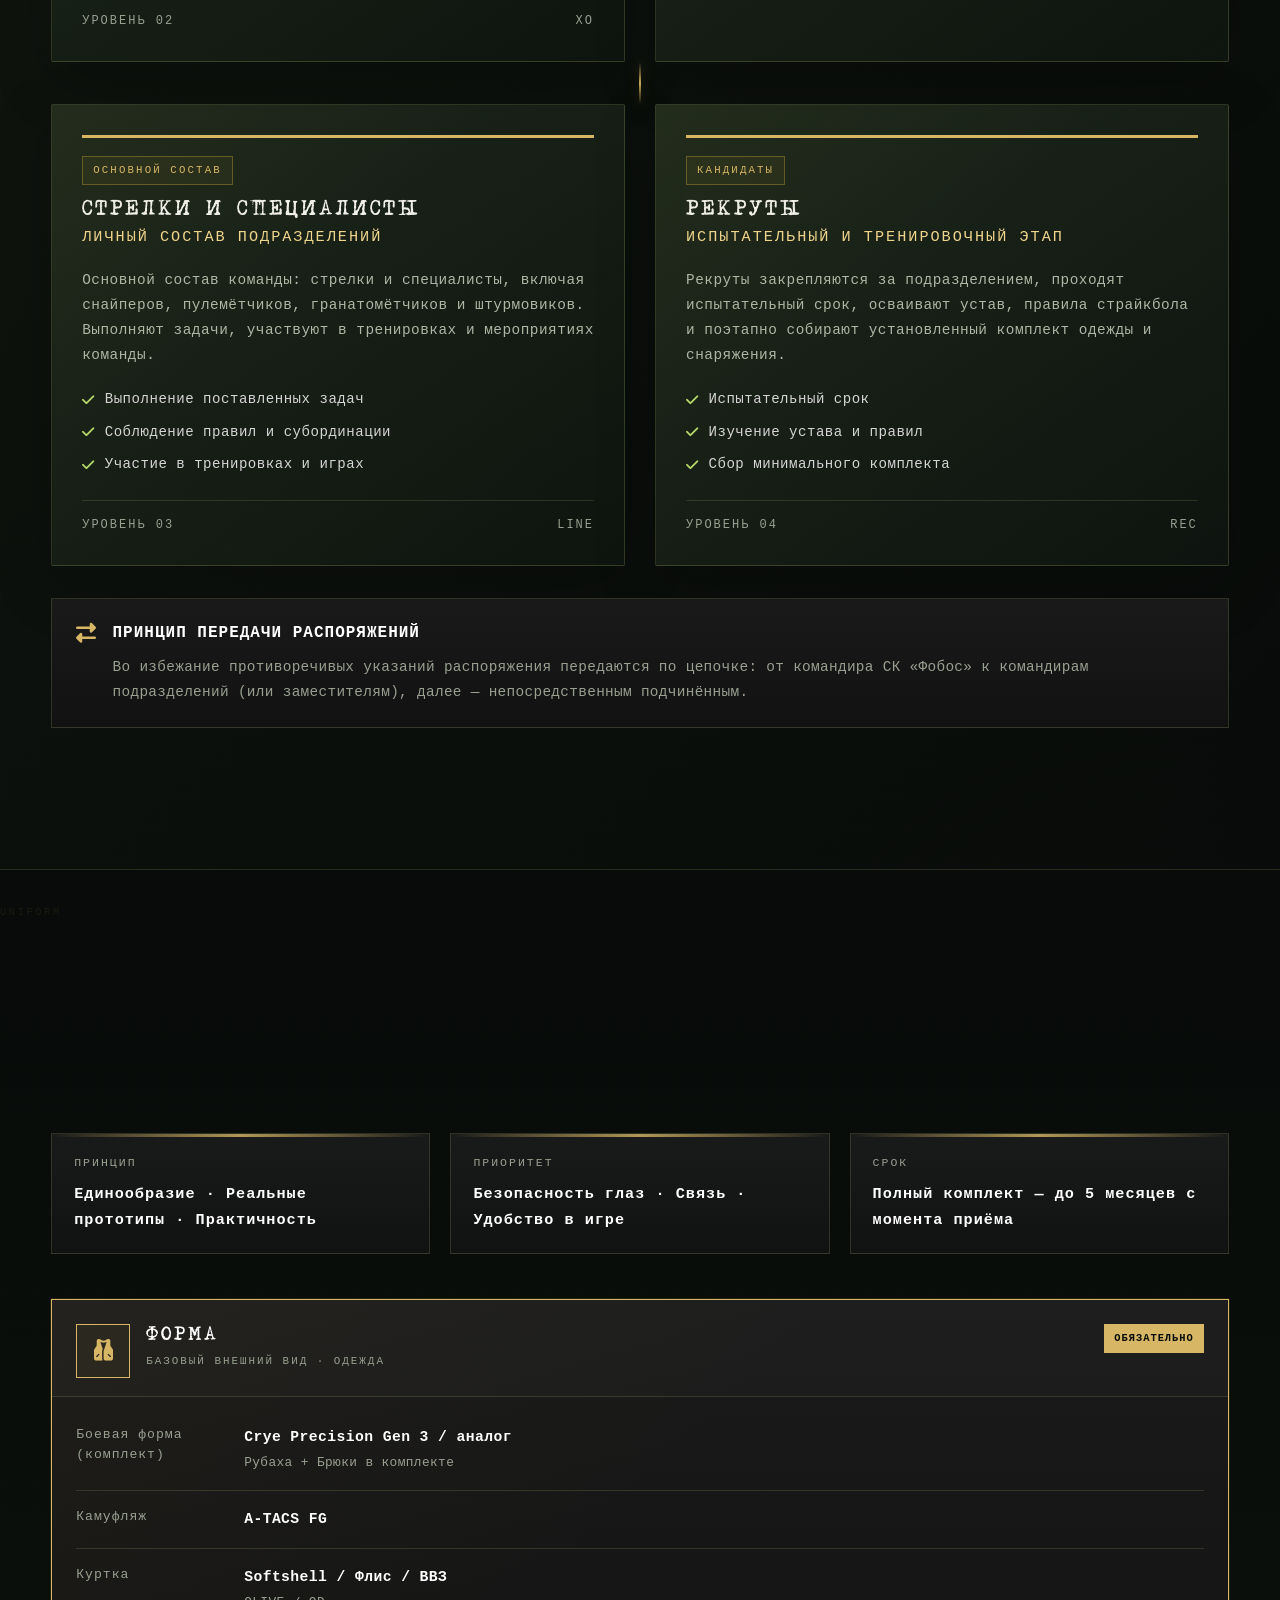
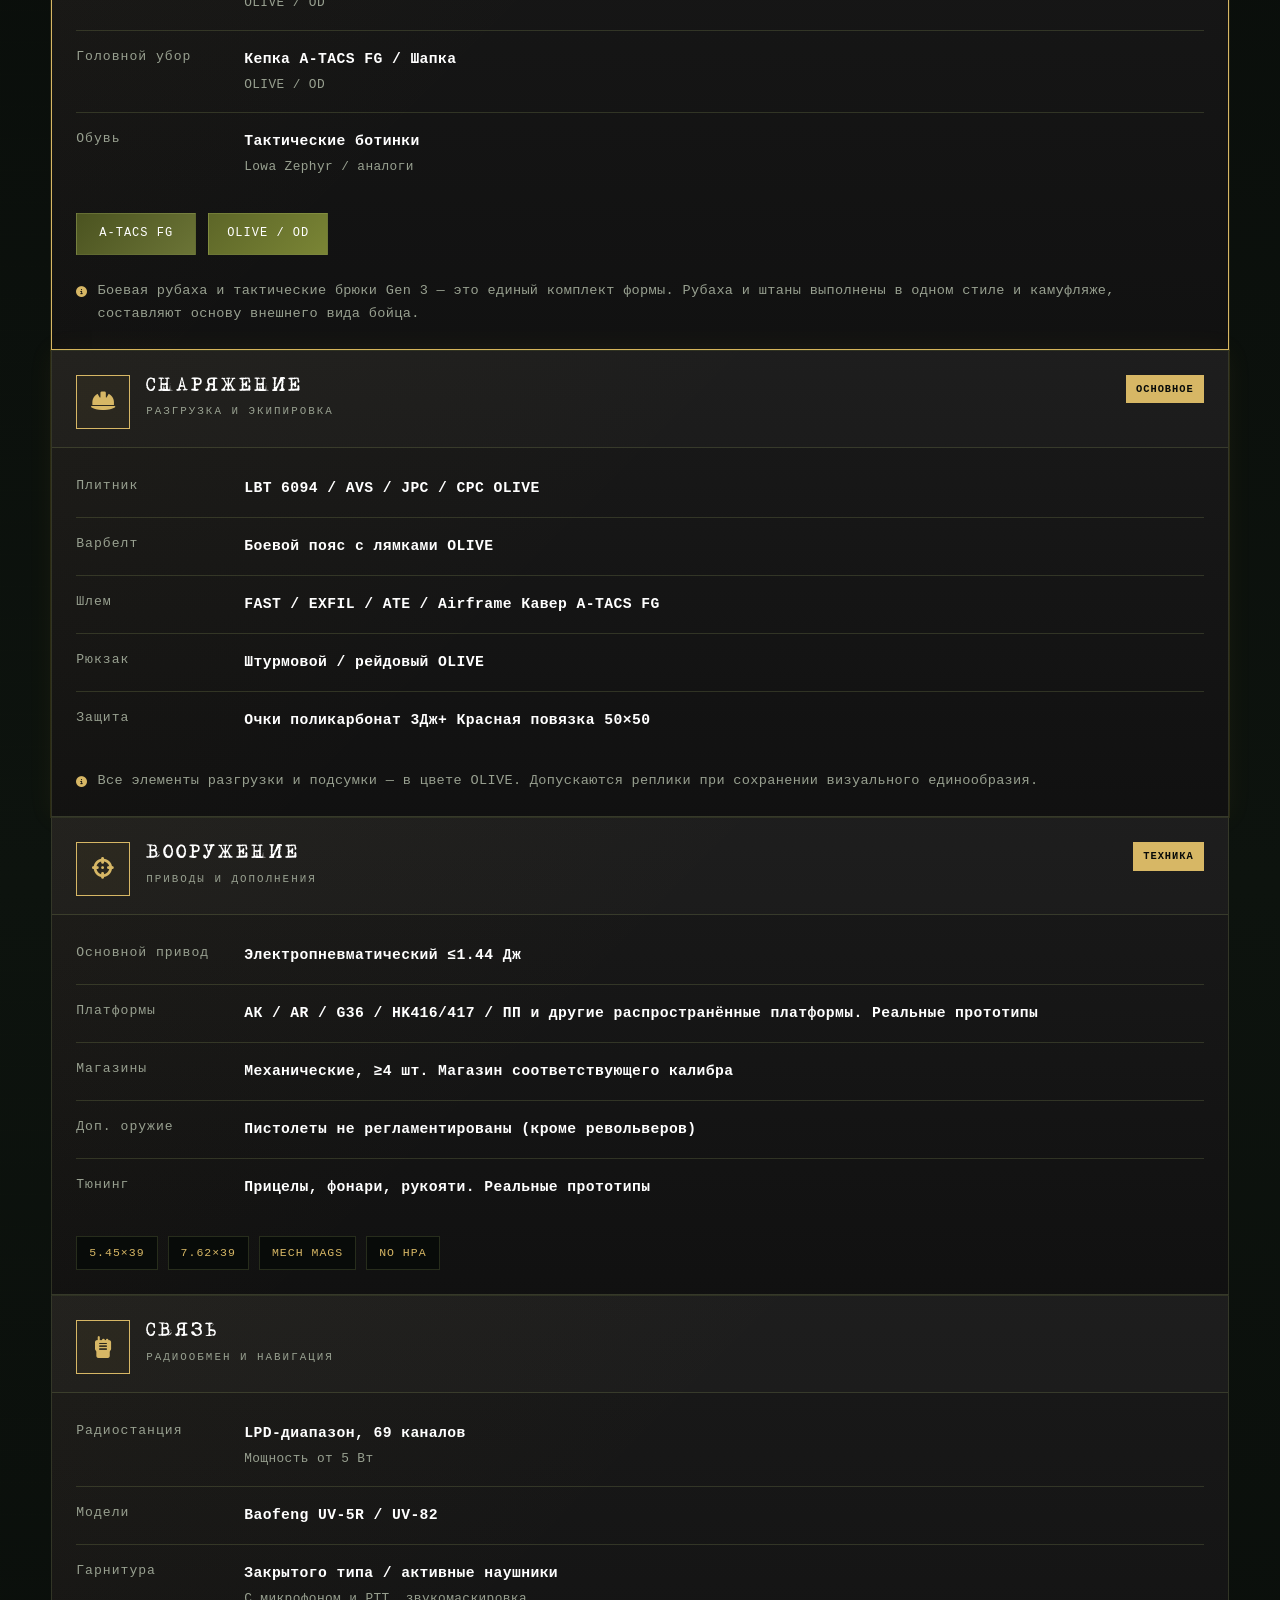
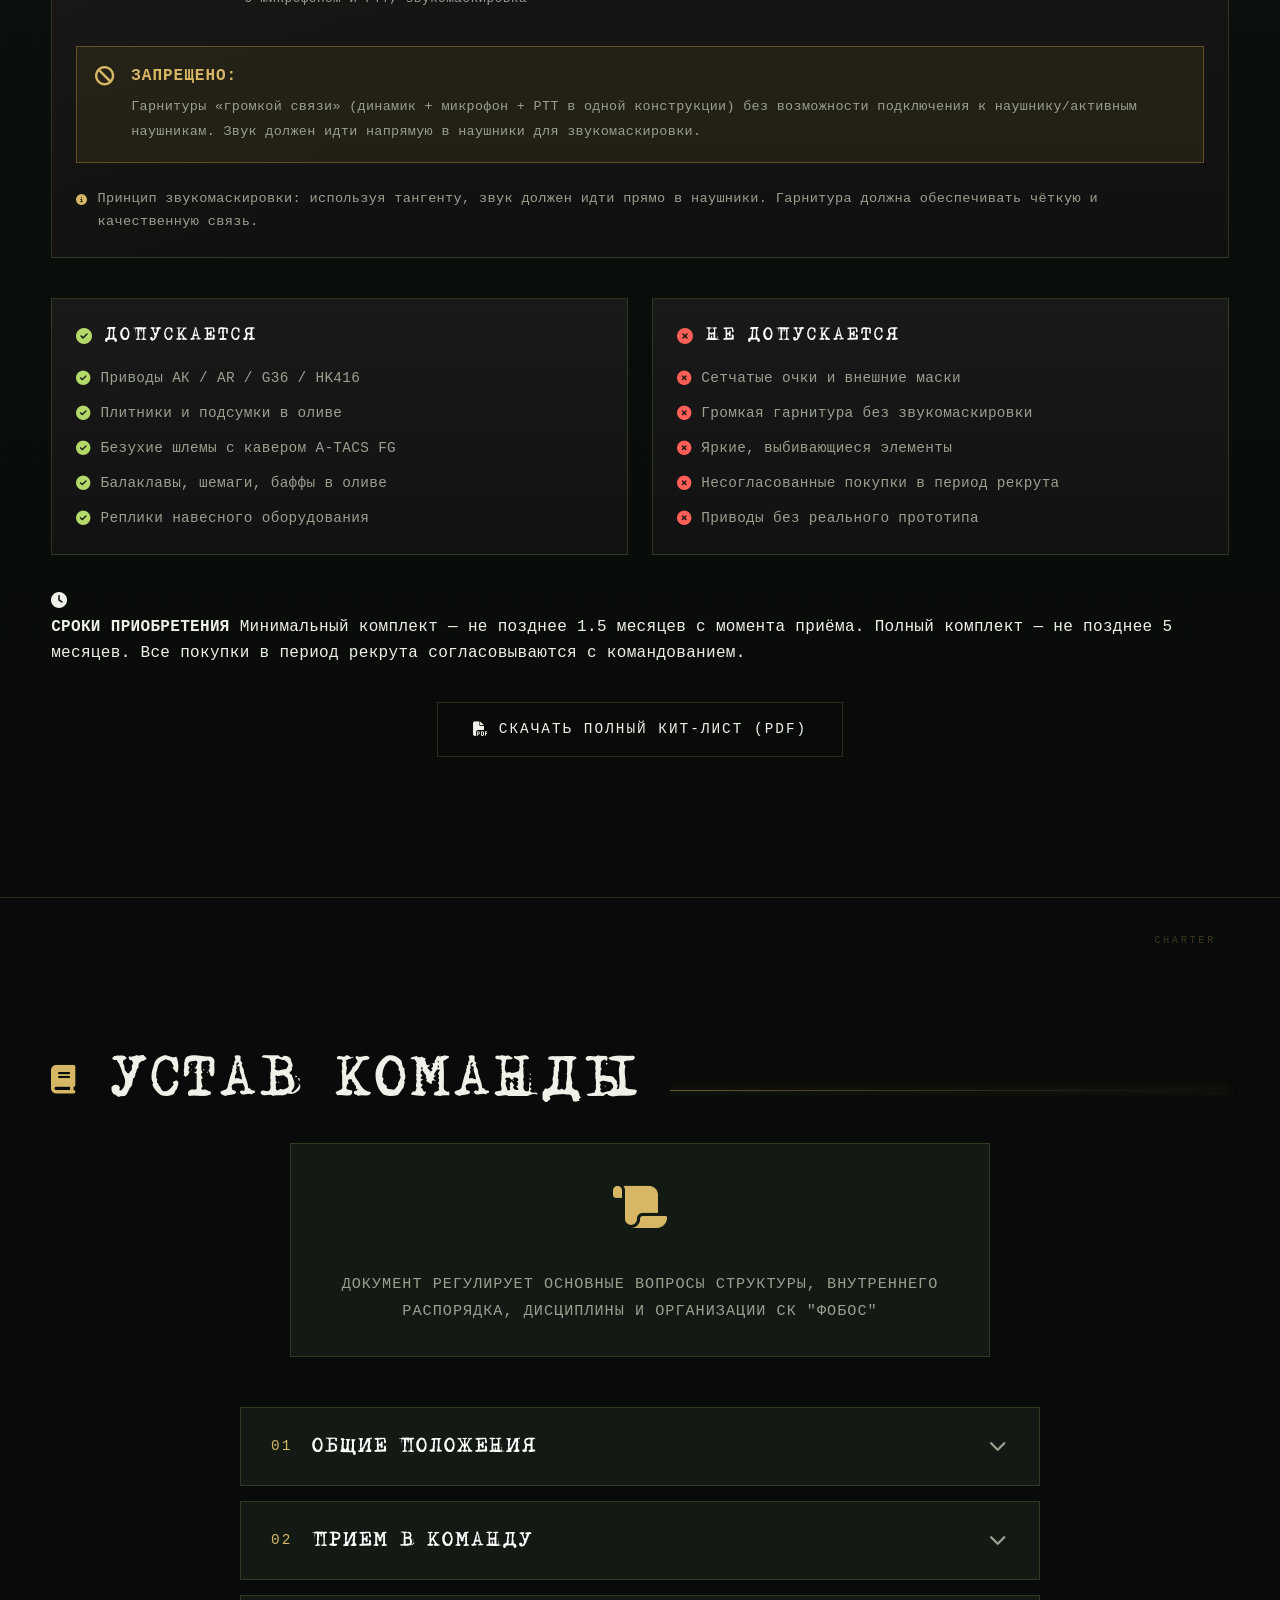
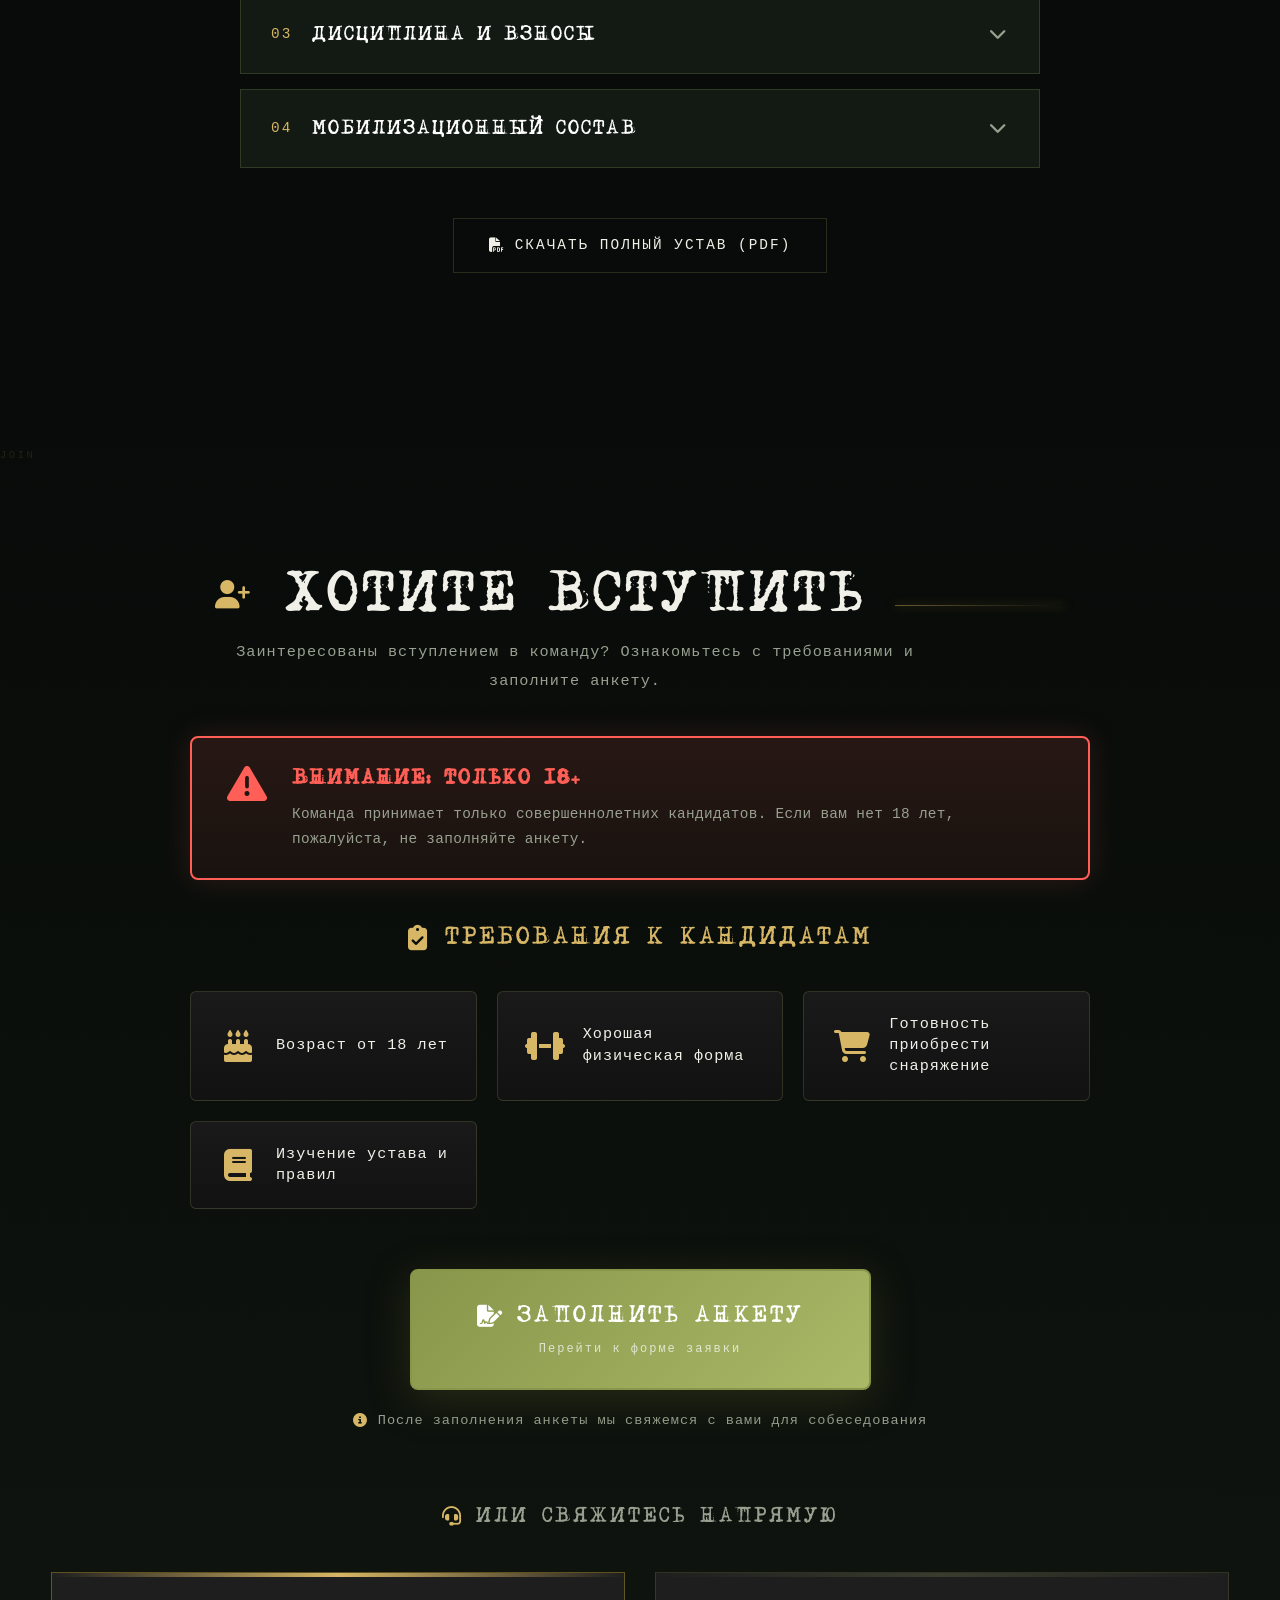
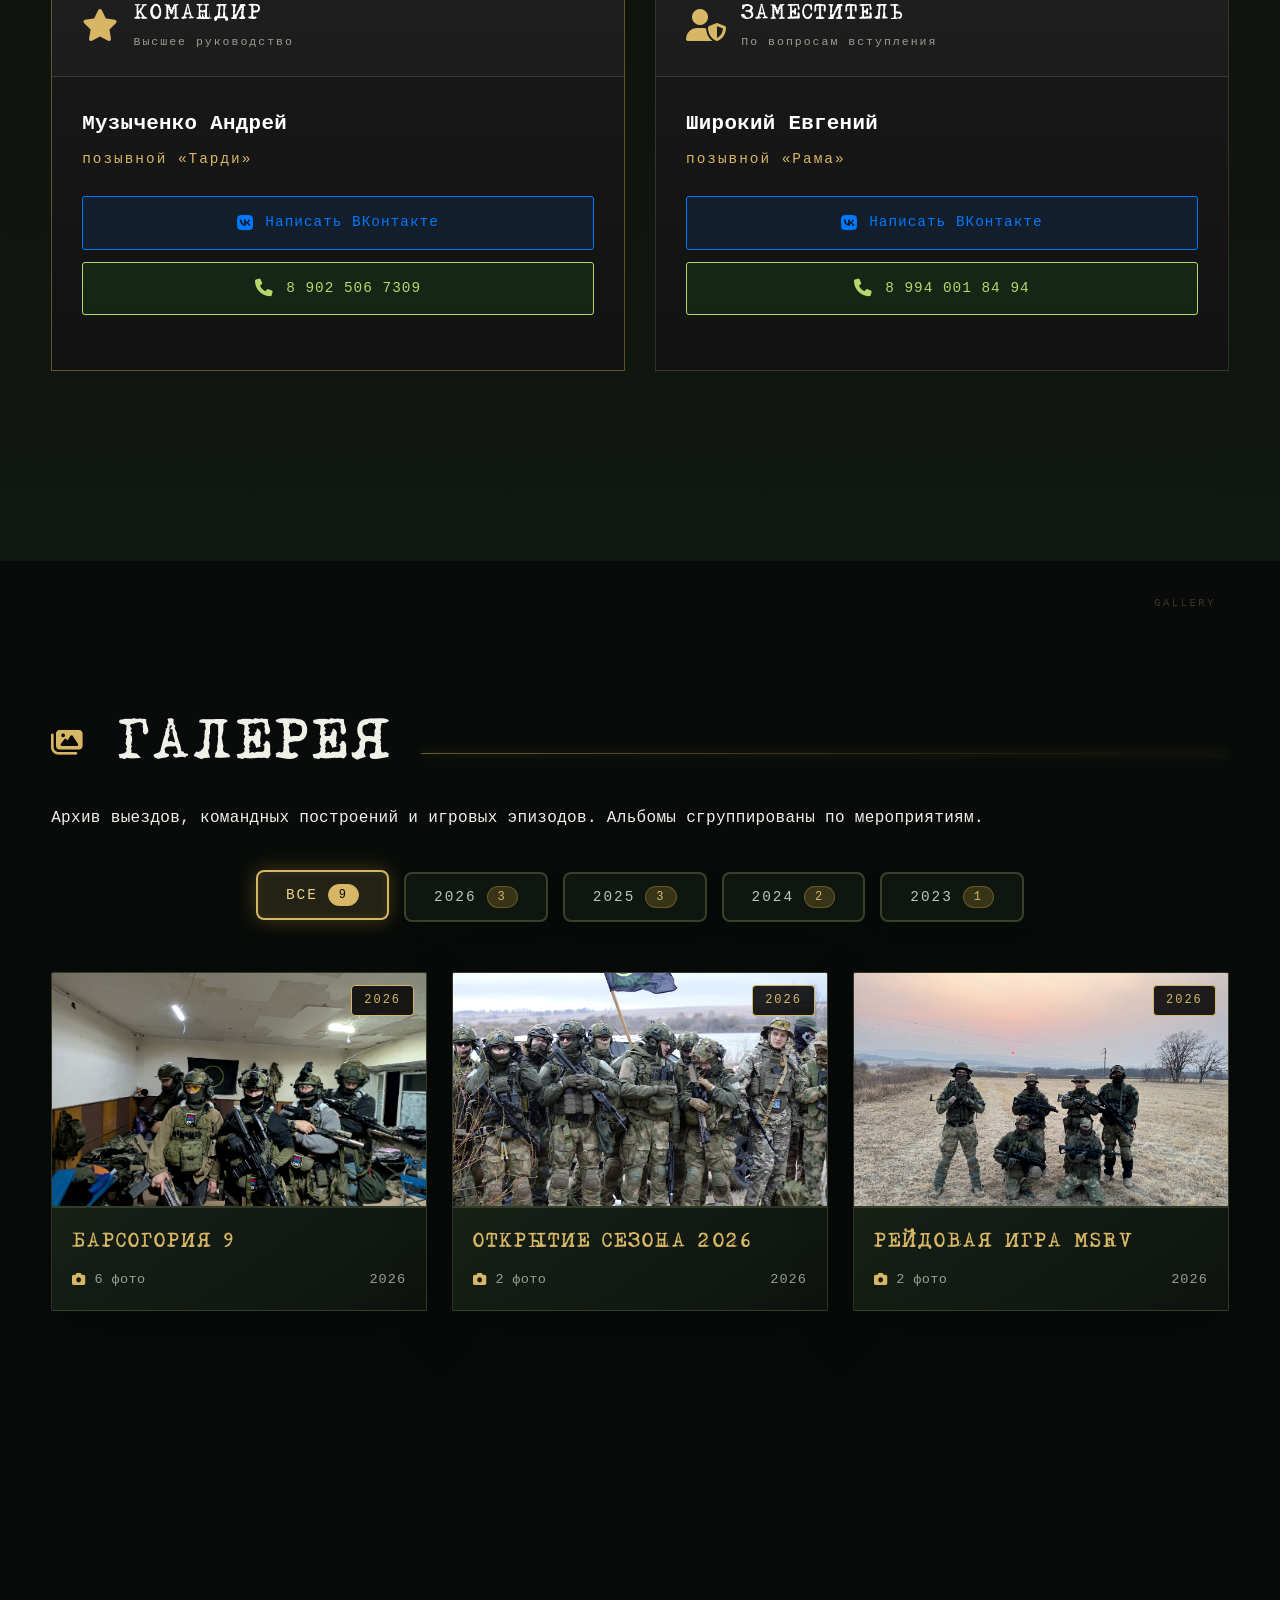
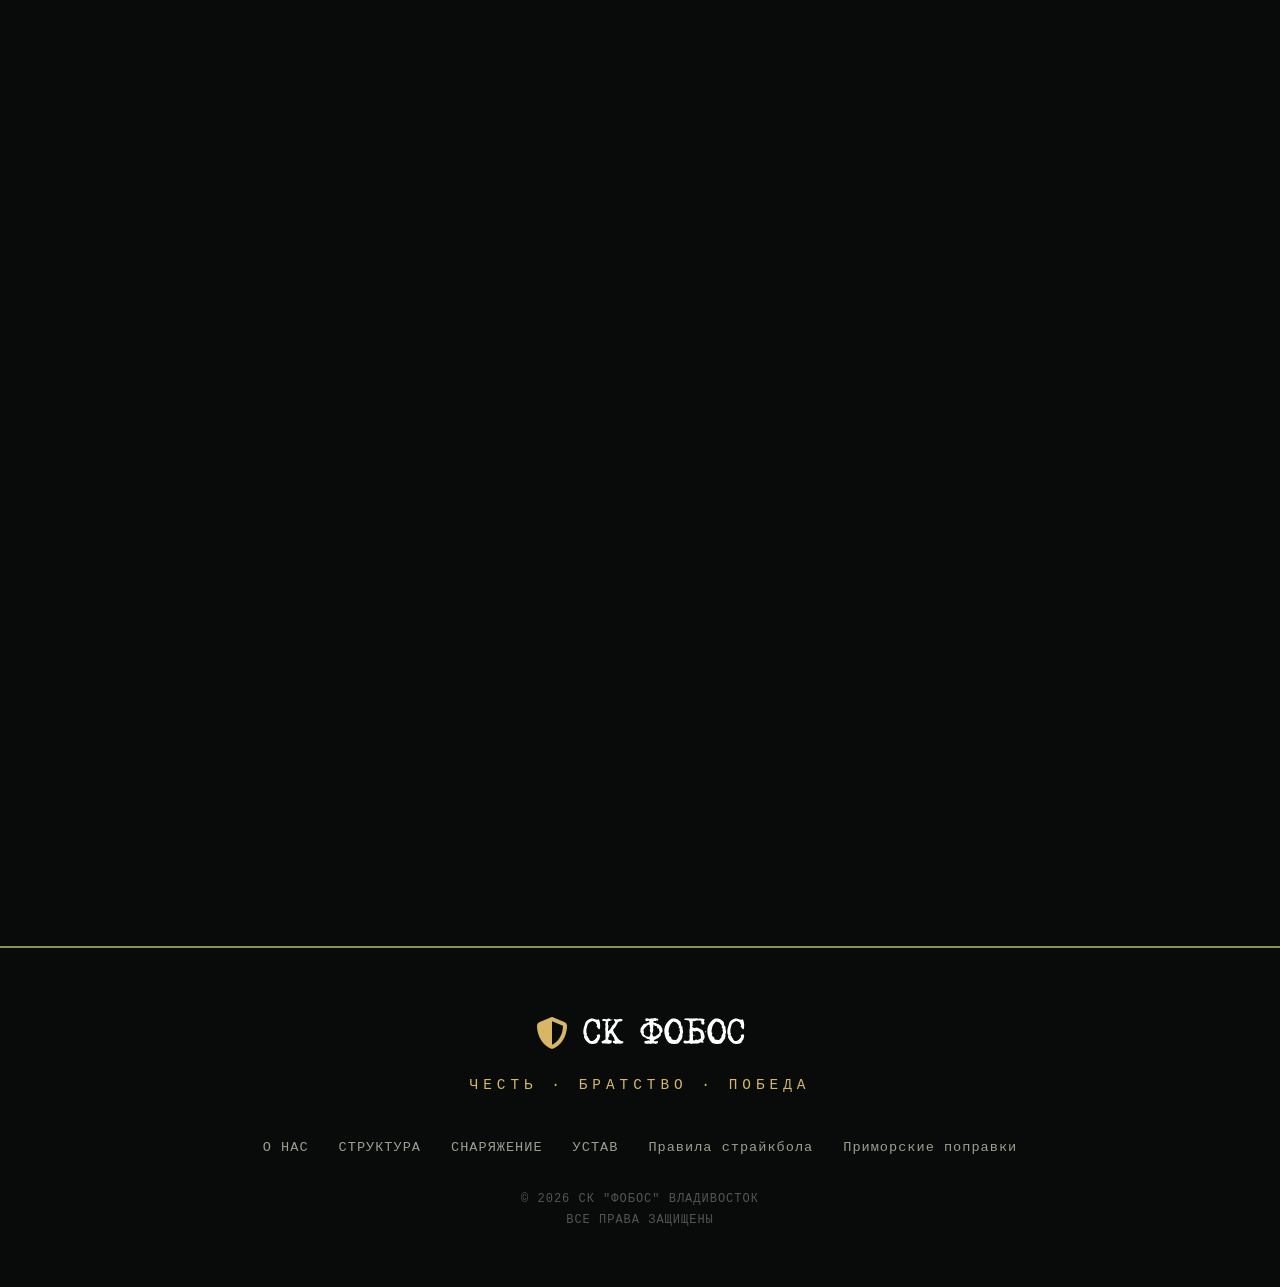
==== commit 857c44a9: "Update index.html" ====
--- a/index.html
+++ b/index.html
@@ -20,7 +20,7 @@
     <meta property="og:type" content="website">
     <meta name="twitter:card" content="summary_large_image">
 
-    <link rel="icon" href="data:image/svg+xml,<svg xmlns='http://www.w3.org/2000/svg' viewBox='0 0 100 100'><text y='.9em' font-size='90'>🛡️</text></svg>">
+    <link rel="icon" href="img/favicon.ico" type="image/x-icon">
 
     <link rel="preload" href="fonts/dsmoster.ttf" as="font" type="font/ttf" crossorigin>
     <link rel="preload" href="fonts/calculator.ttf" as="font" type="font/ttf" crossorigin>
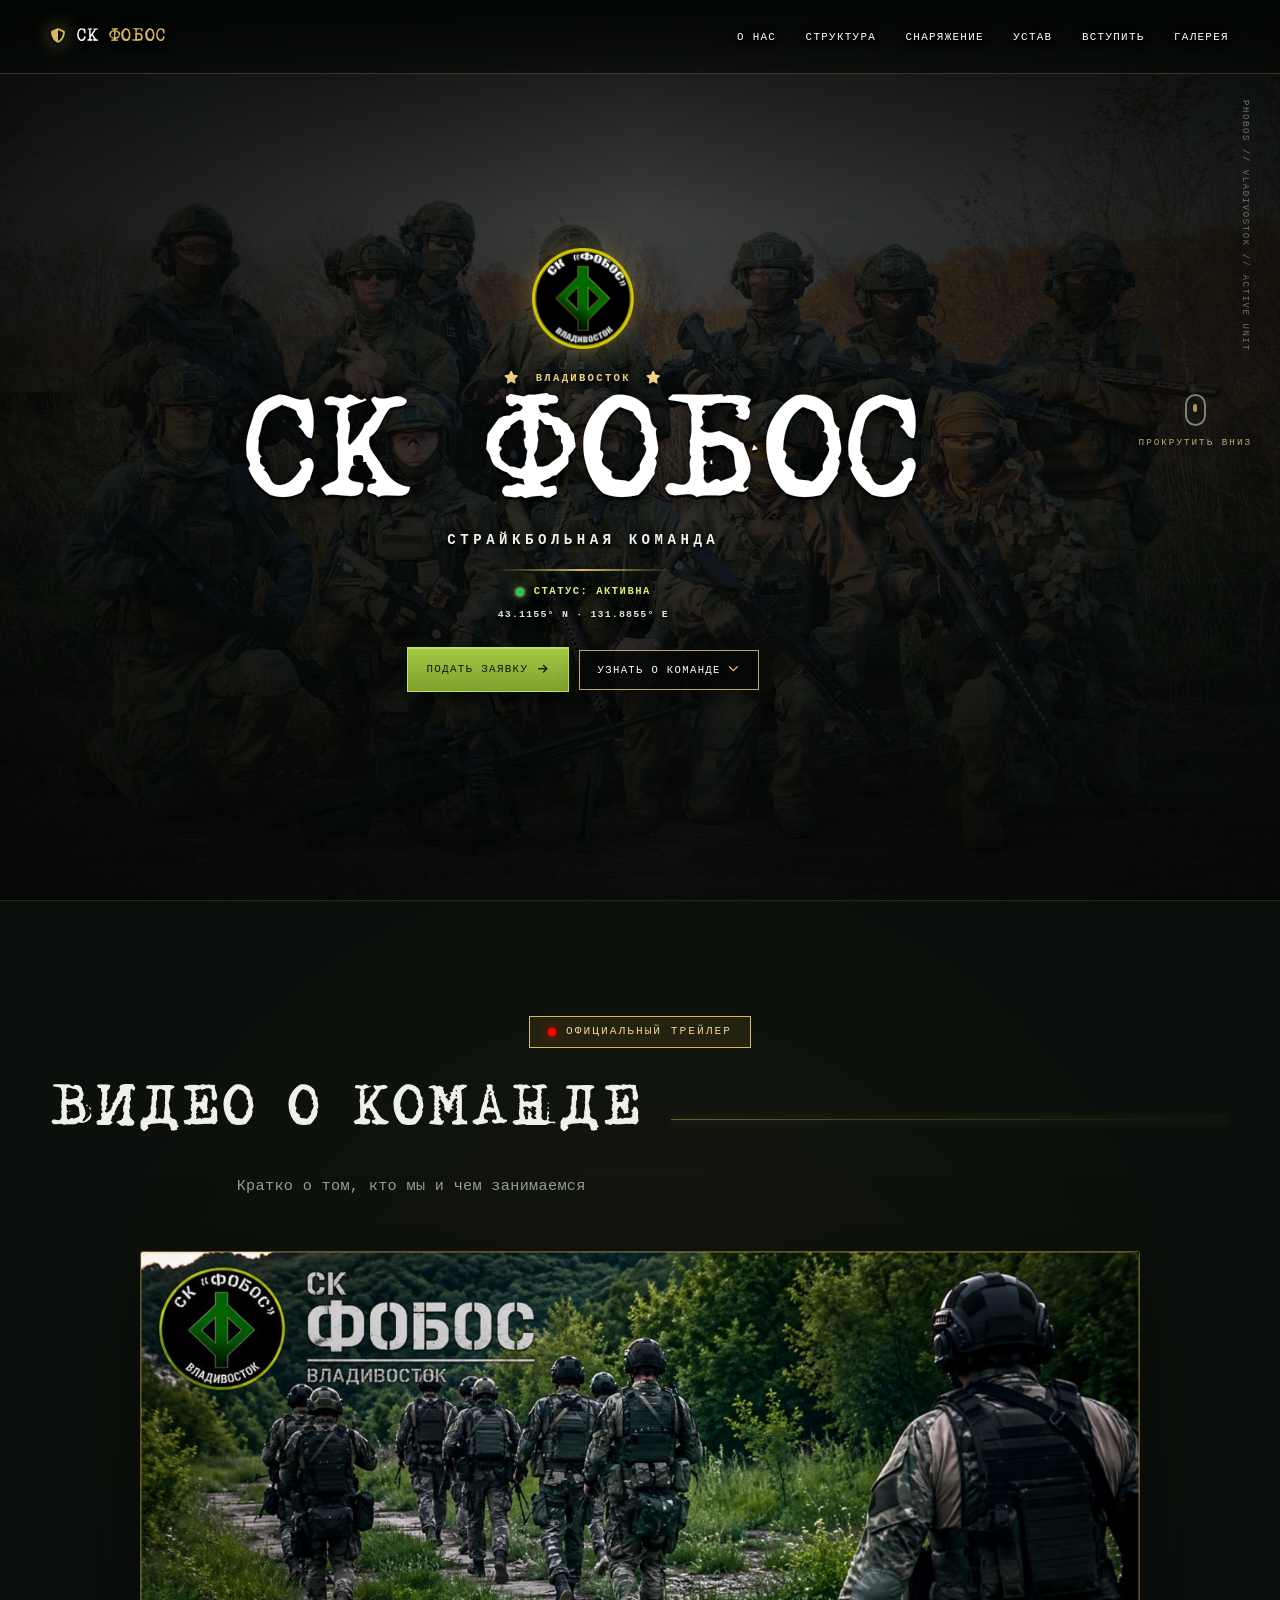
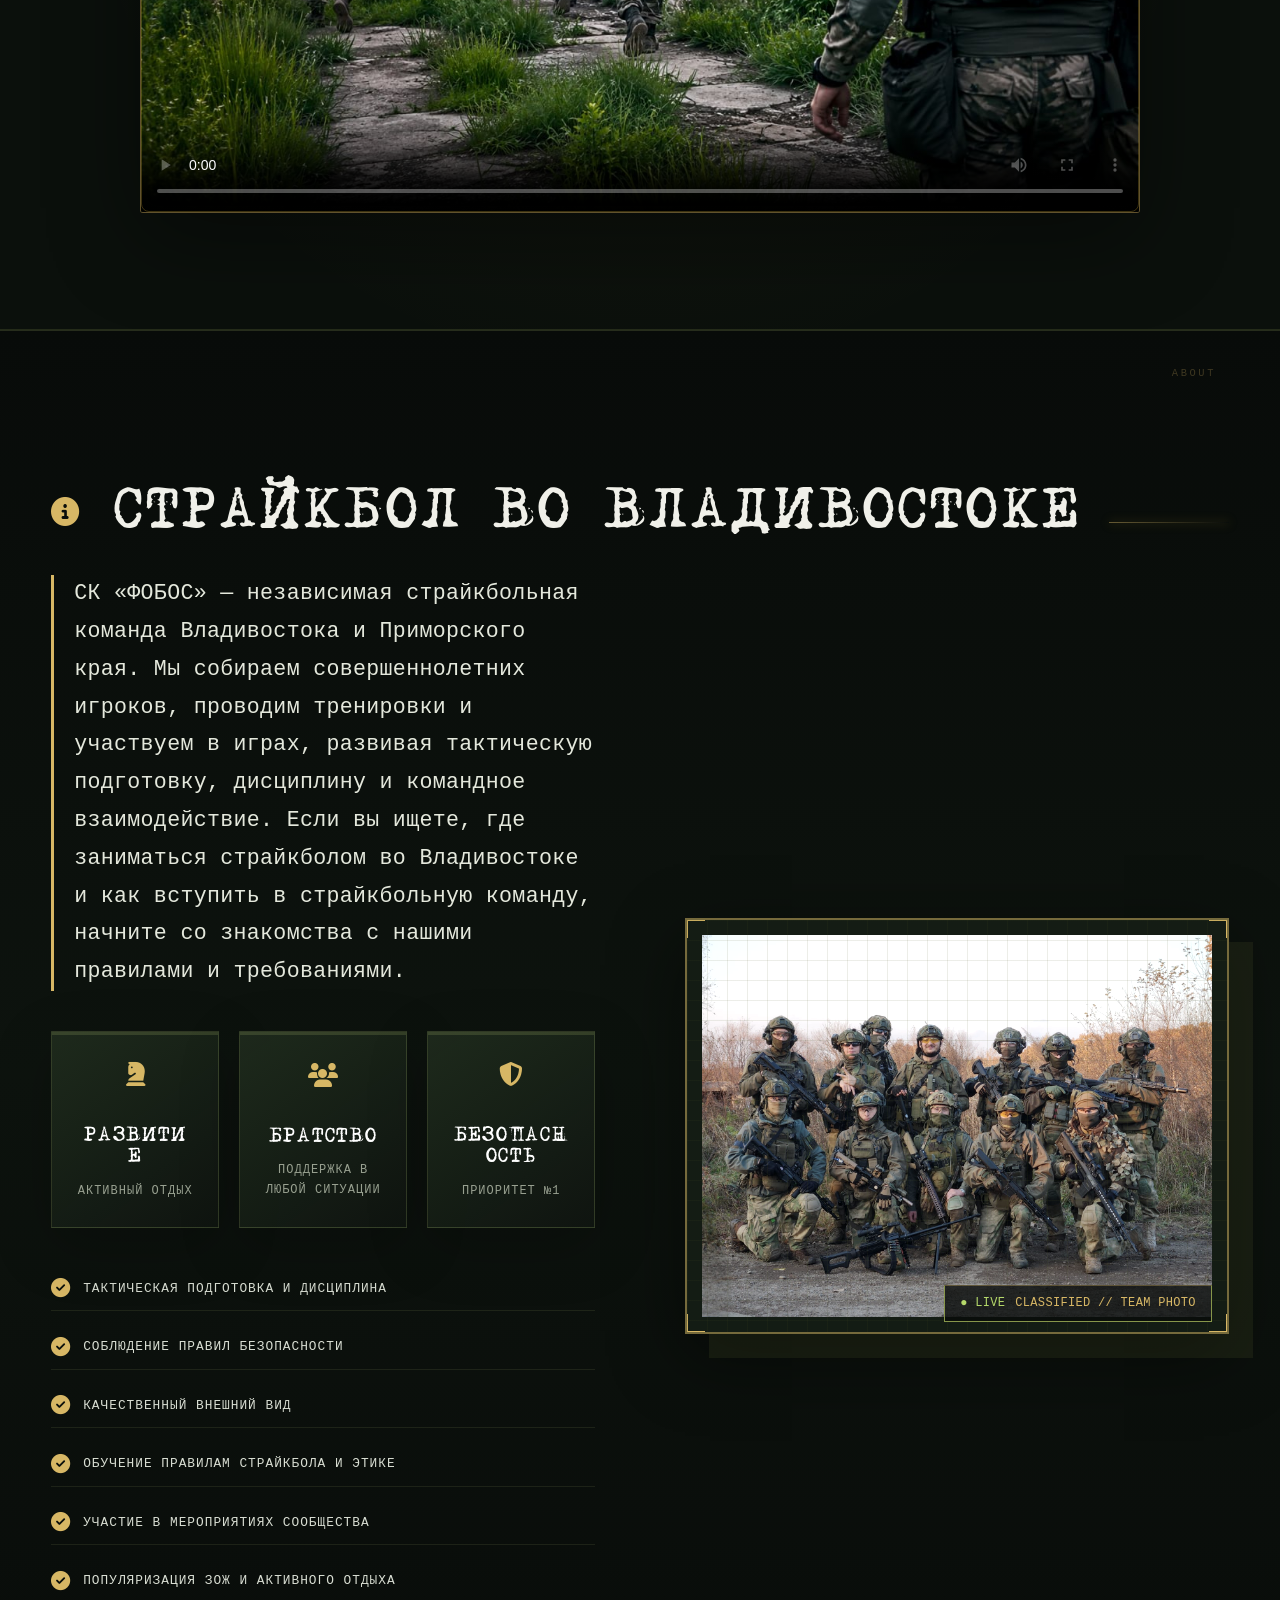
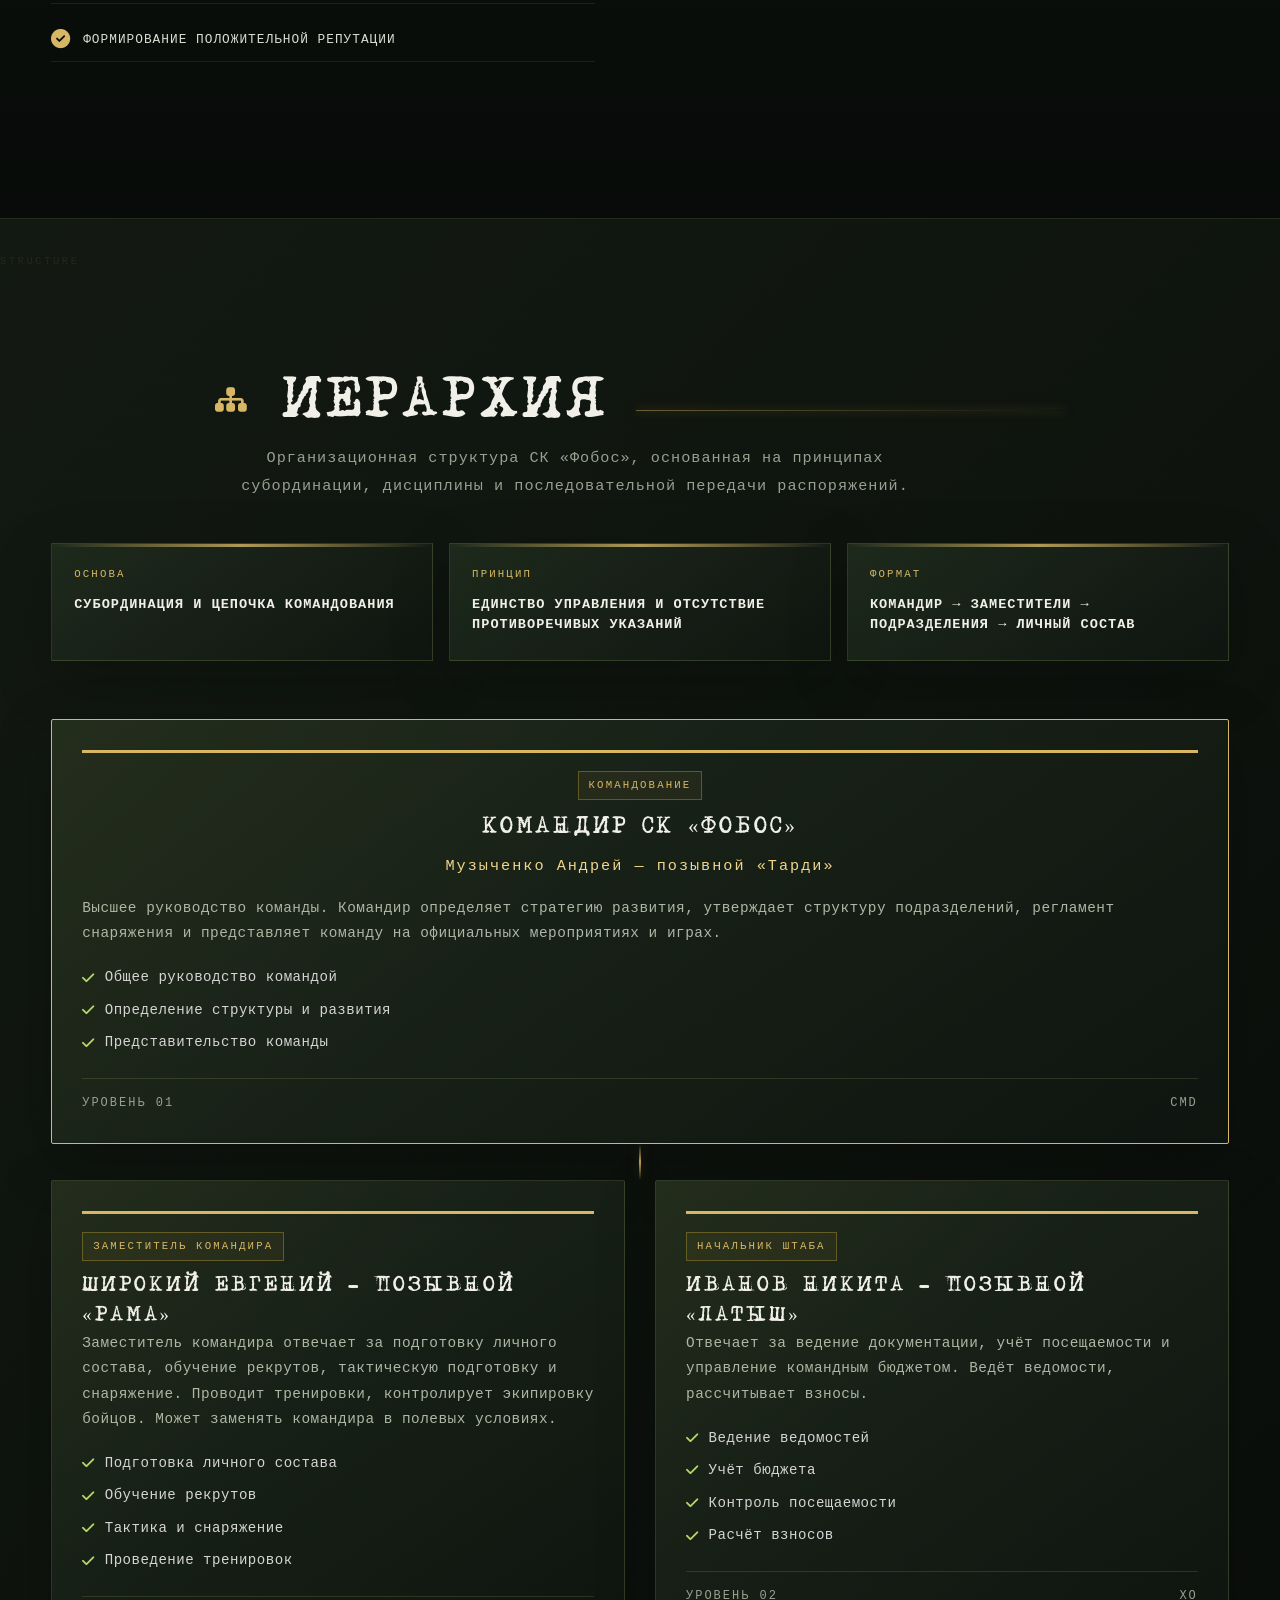
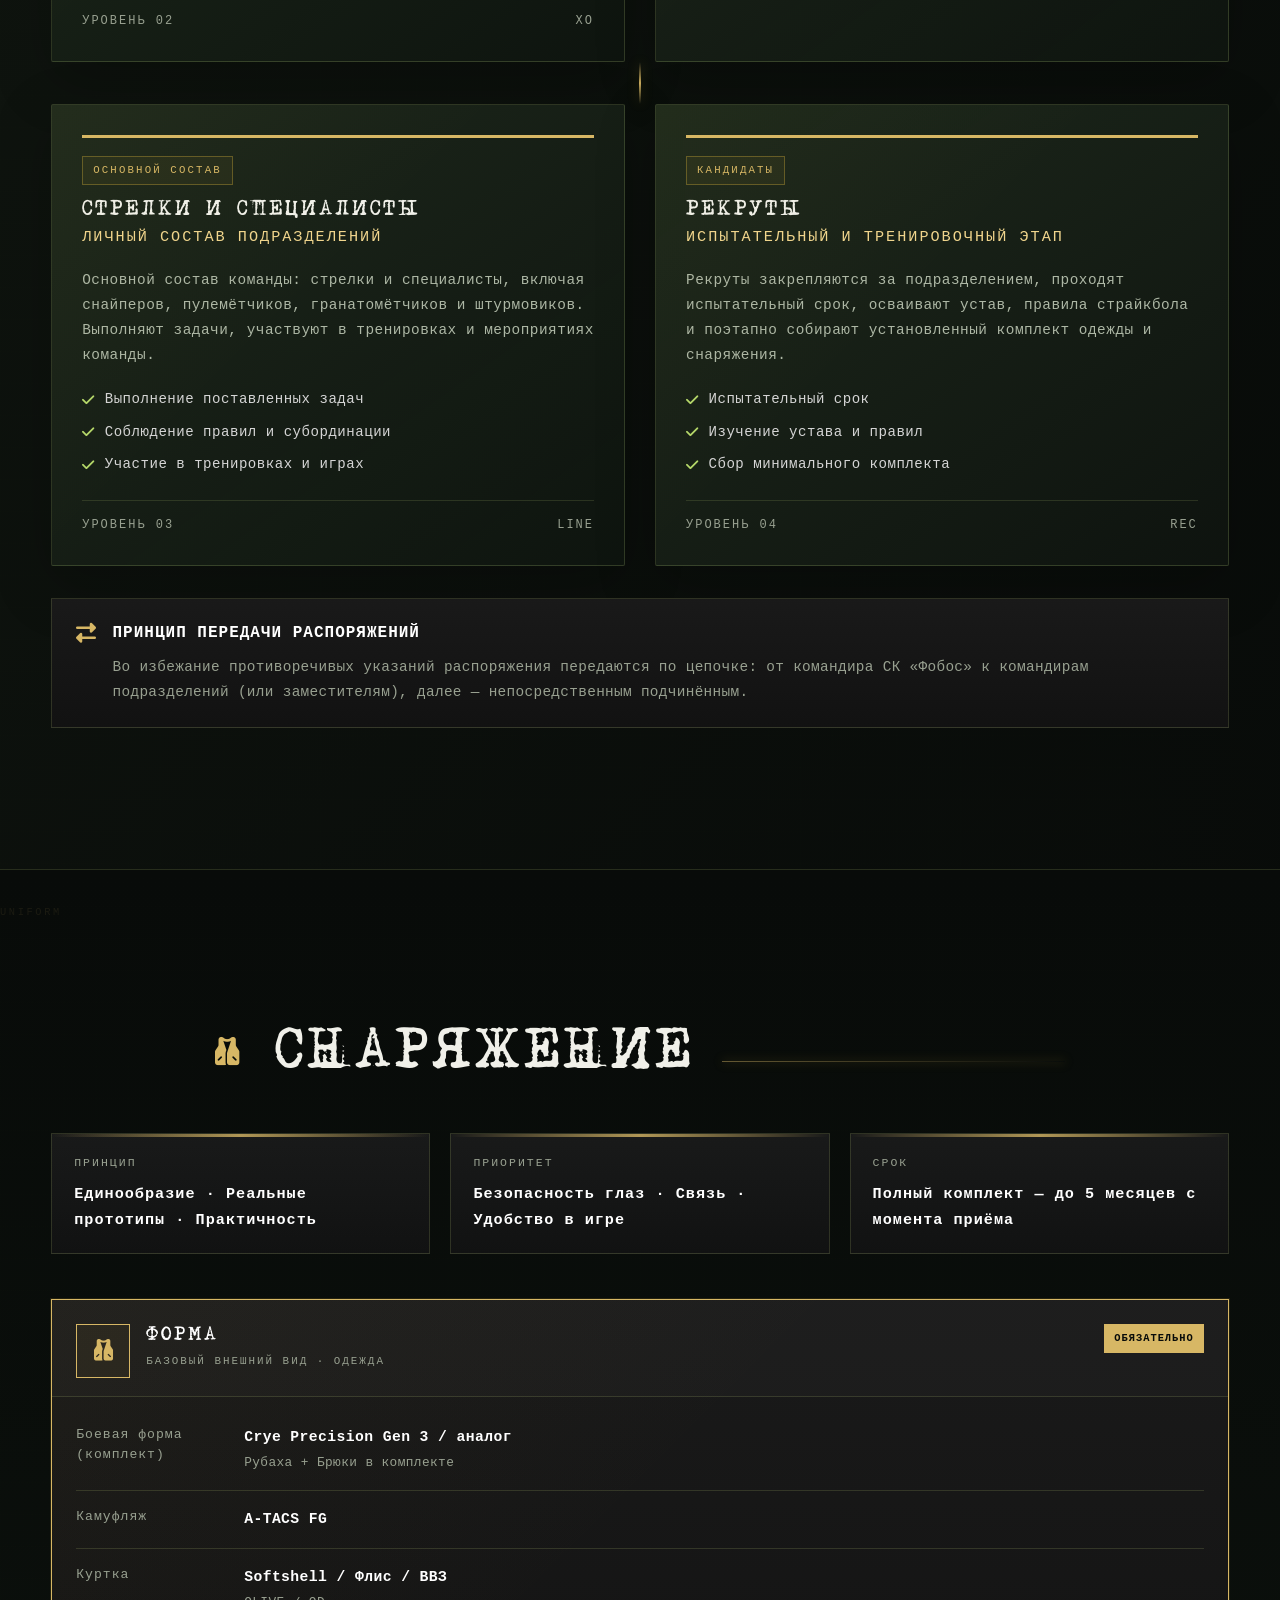
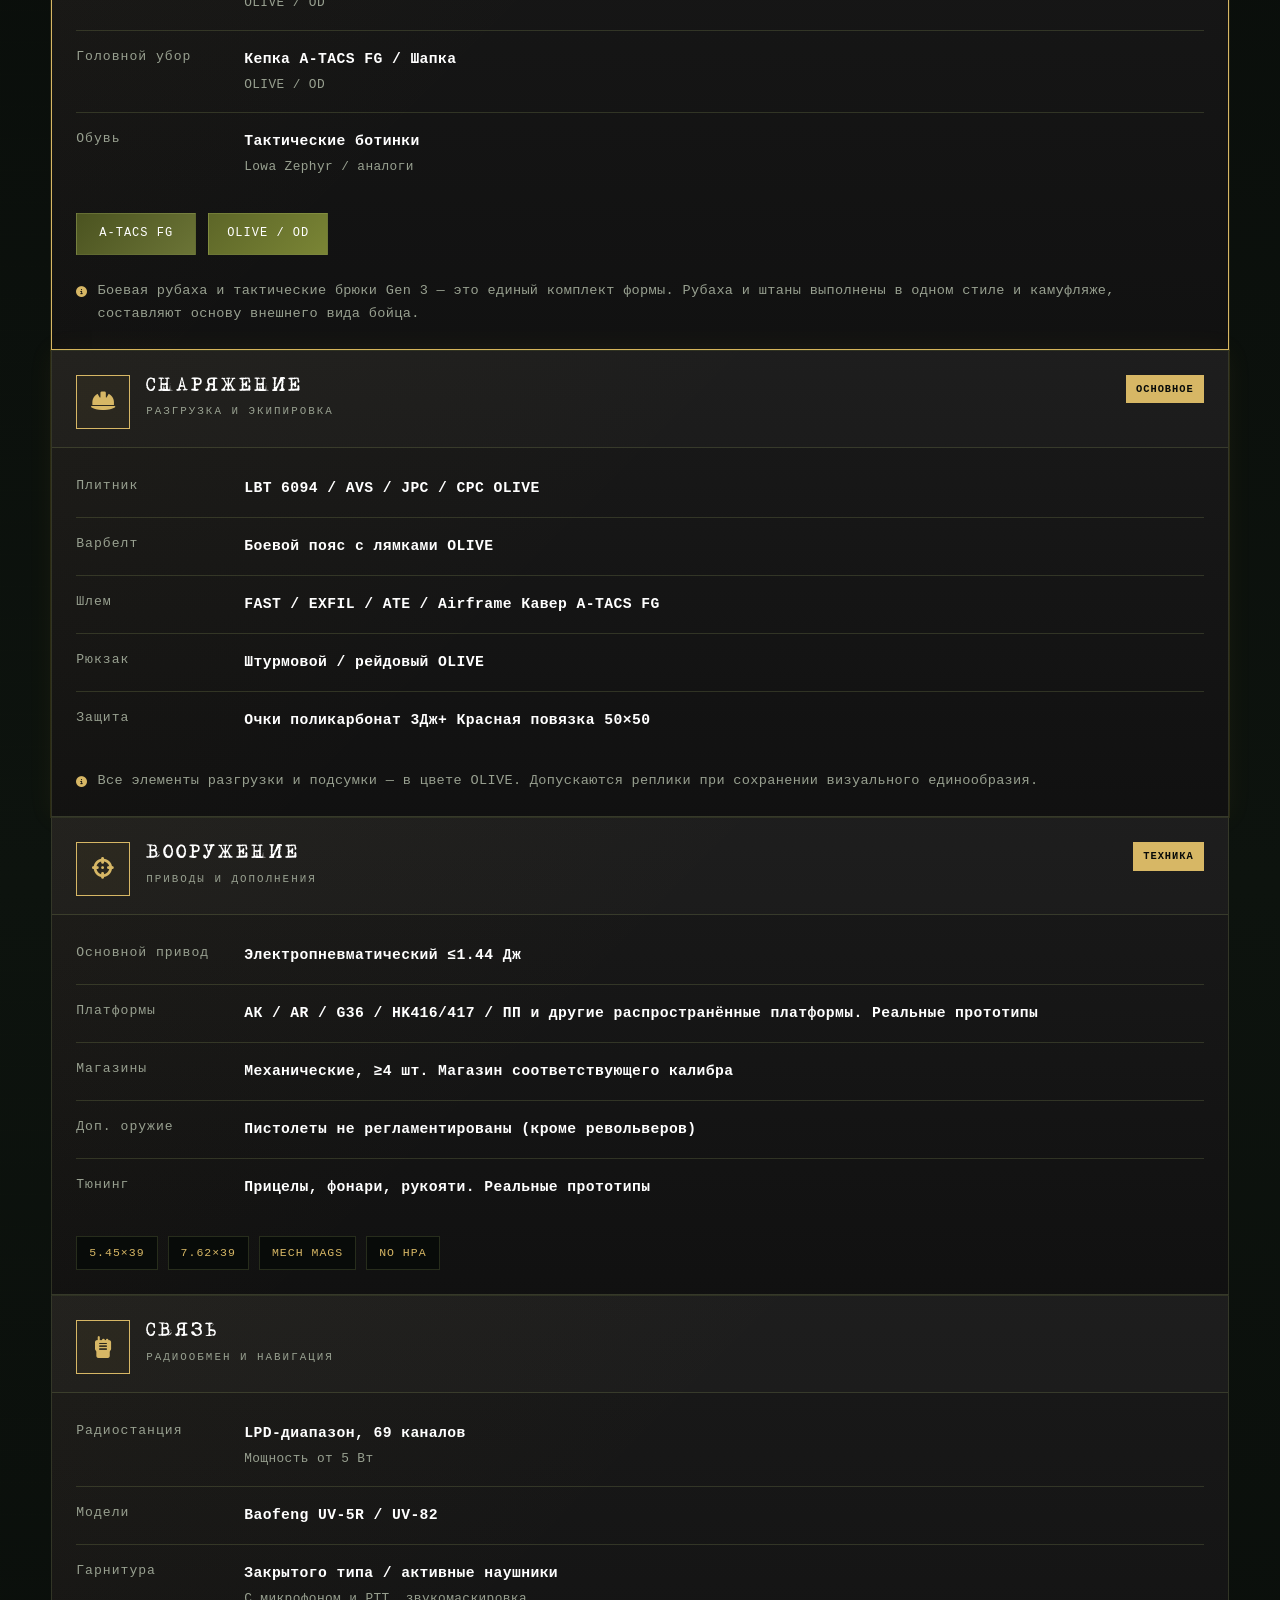
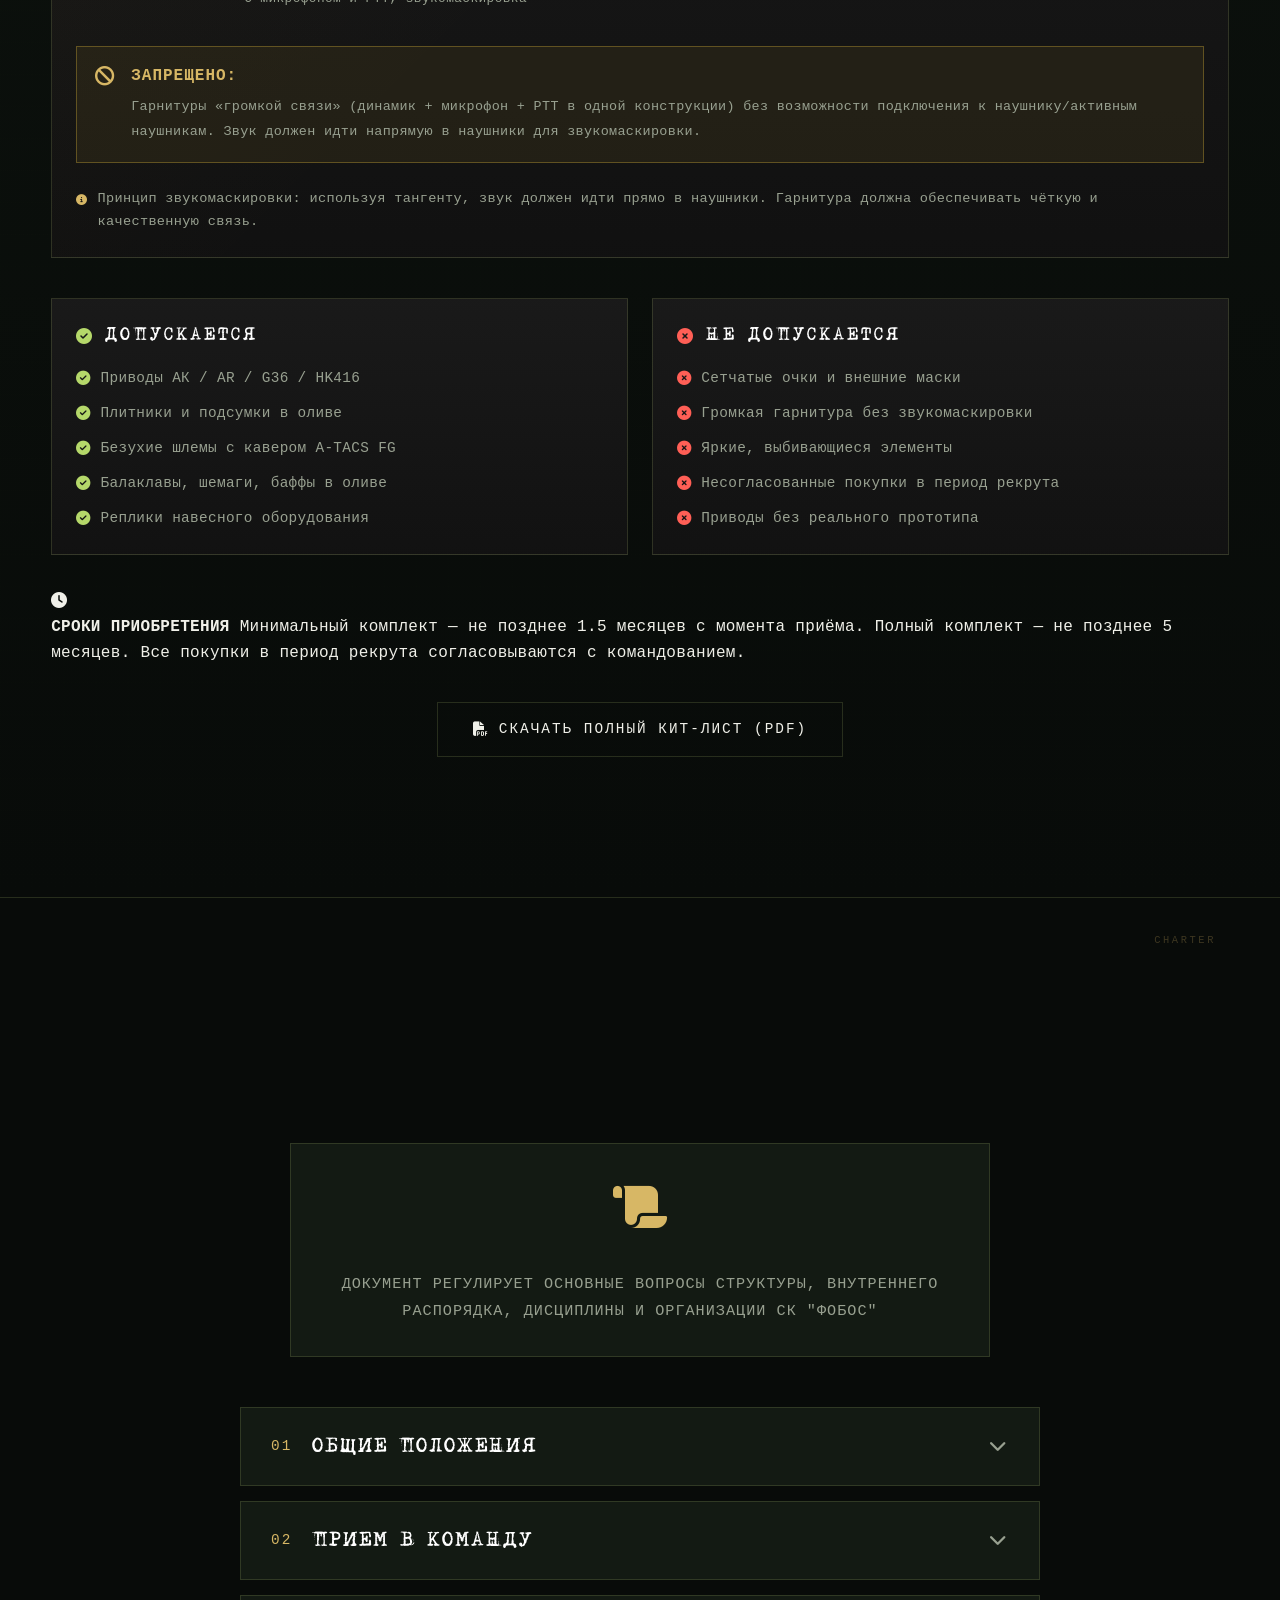
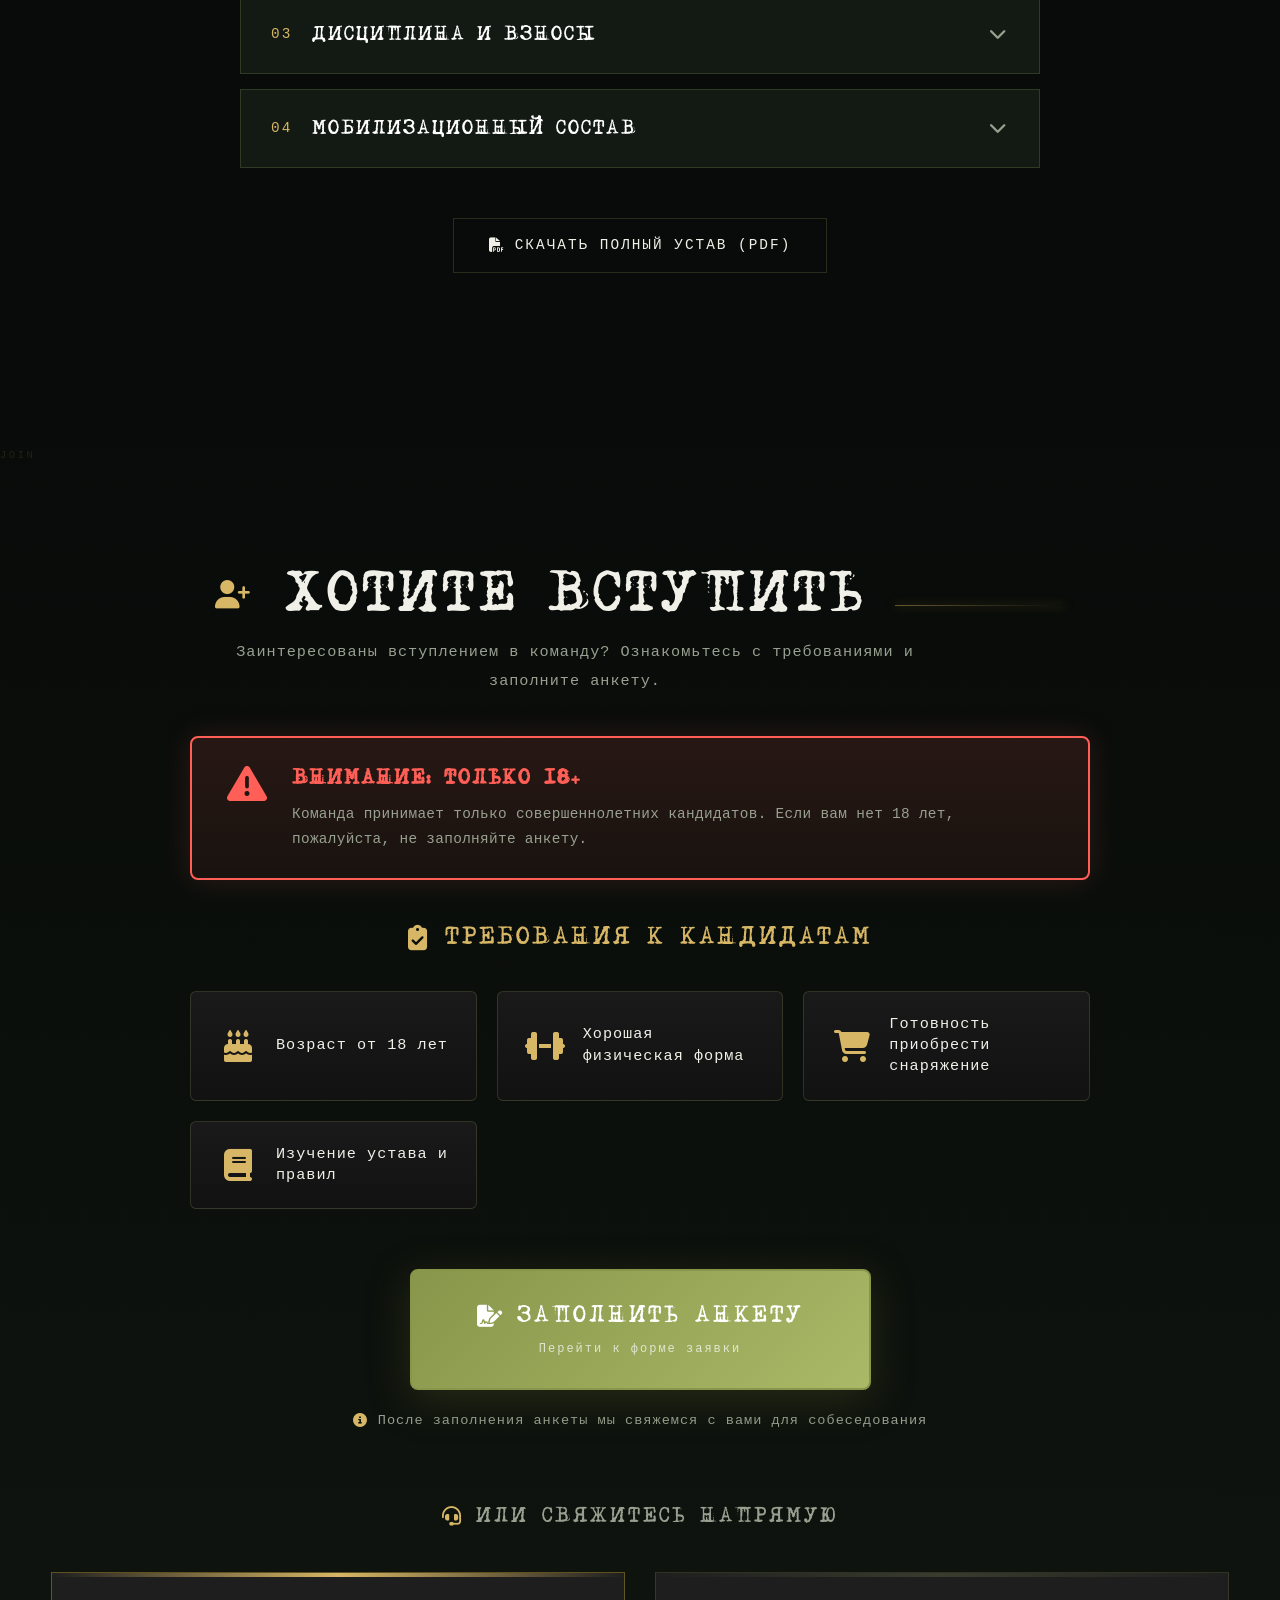
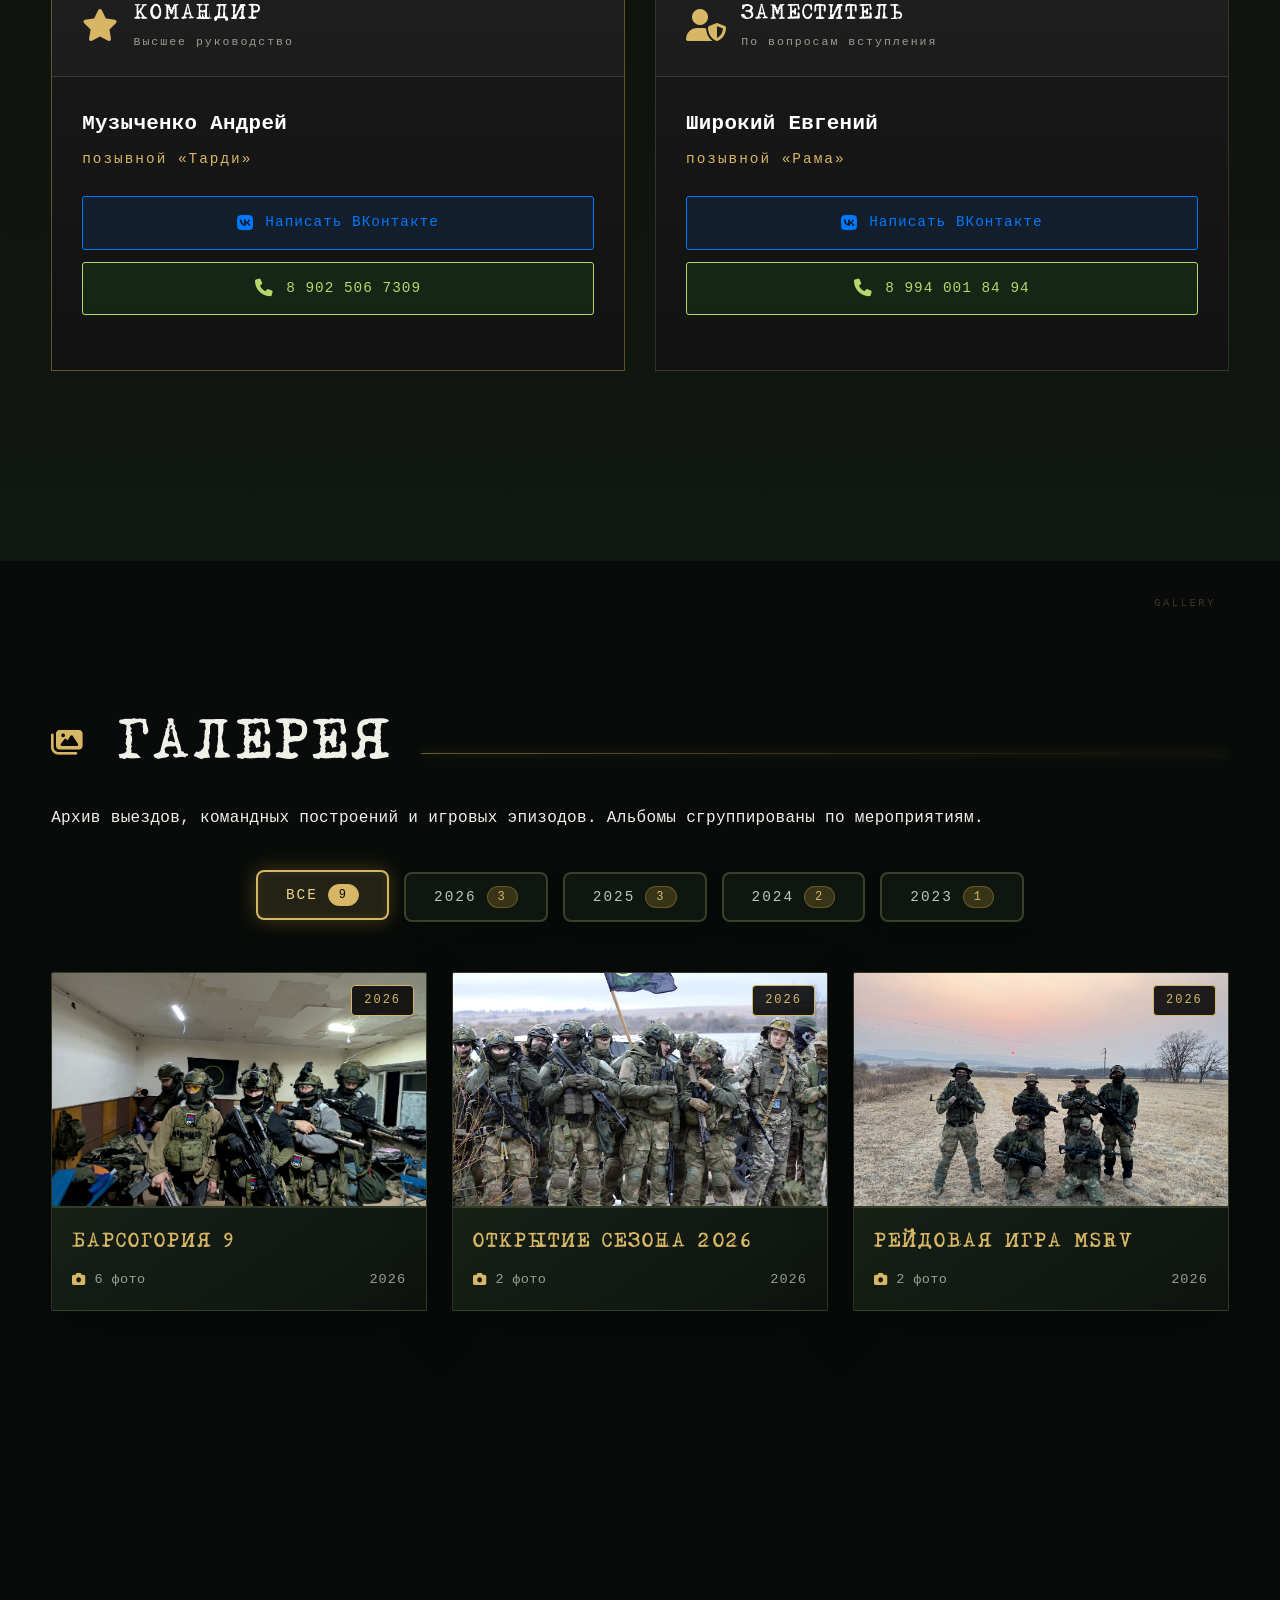
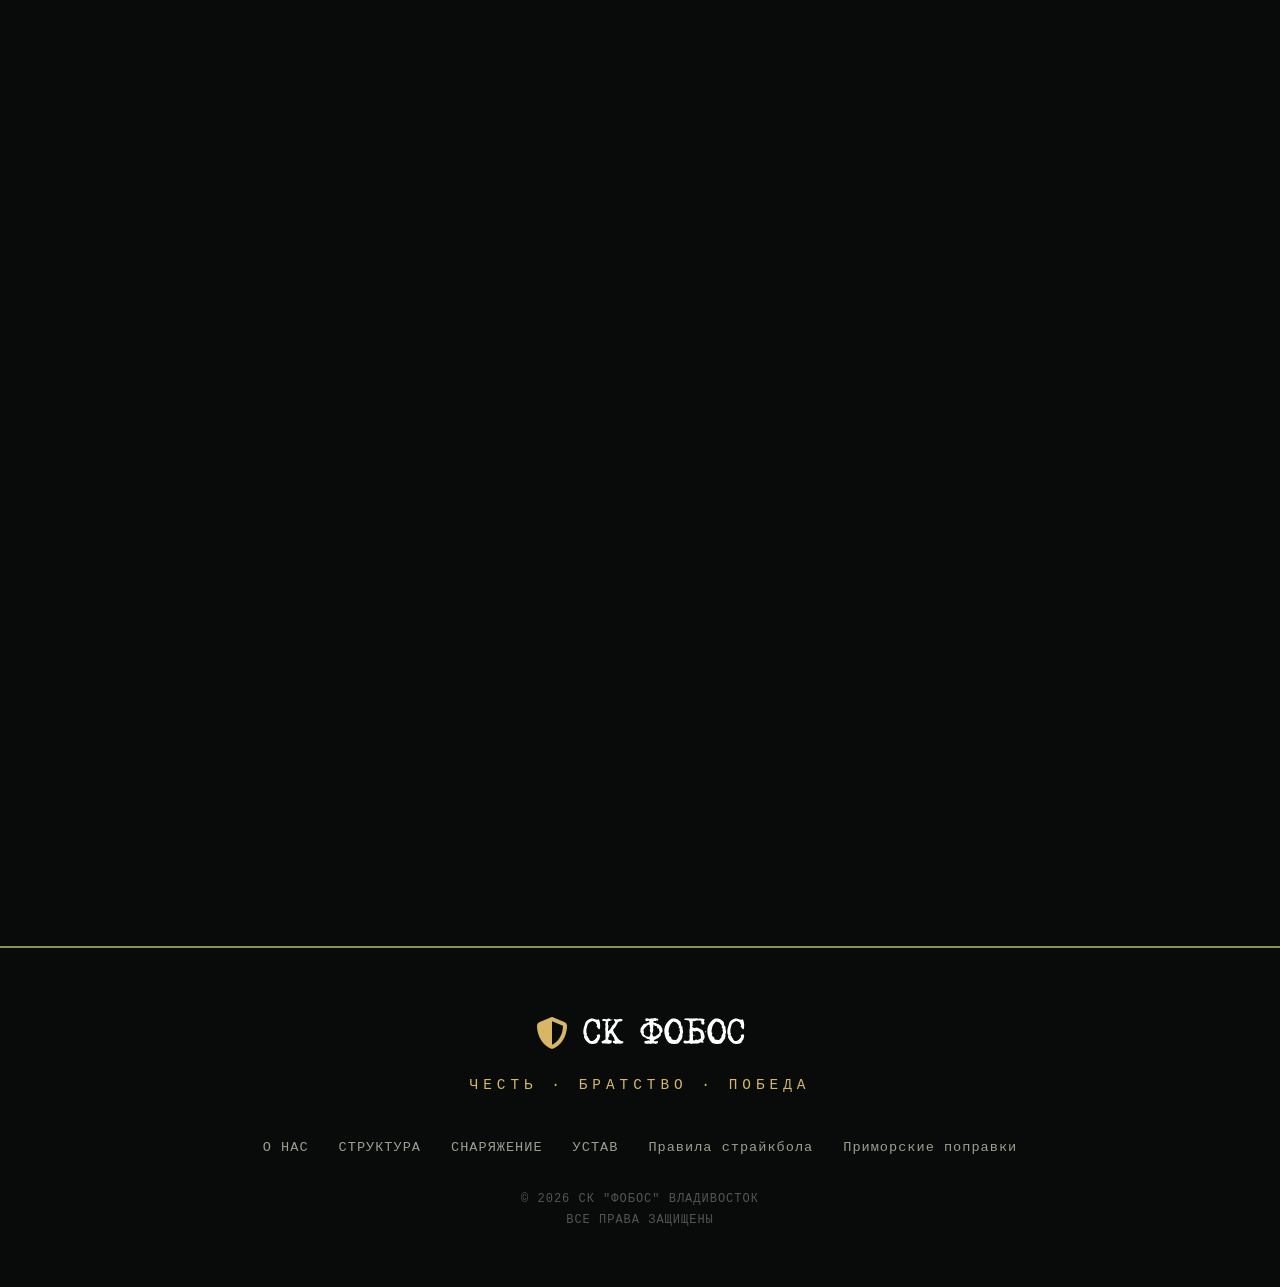
==== commit b4e38eea: "1" ====
--- a/index.html
+++ b/index.html
@@ -31,6 +31,34 @@
     <link rel="stylesheet" href="style.css">
     <link rel="icon" type="image/png" href="img/gerb.png">
     <link rel="icon" href="img/favicon.ico" type="image/x-icon">
+    
+    
+    <script type="application/ld+json">
+    {
+        "@context": "https://schema.org",
+        "@type": "SportsOrganization",
+        "name": "Страйтбольная команда «ФОБОС»",
+        "alternateName": "СК ФОБОС",
+        "url": "https://phobosteam.github.io/",
+        "logo": "https://phobosteam.github.io/img/gerb.png",
+        "description": "Независимая страйкбольная команда Владивостока и Приморского края. Набор новичков 18+, тренировки, игры, экипировка и командная подготовка.",
+        "areaServed": {
+            "@type": "State",
+            "name": "Приморский край"
+        },
+        "address": {
+            "@type": "PostalAddress",
+            "addressLocality": "Владивосток",
+            "addressRegion": "Приморский край",
+            "addressCountry": "RU"
+        },
+        "knowsAbout": ["Страйкбол", "Airsoft", "Тактические игры", "Военно-спортивные игры"],
+        "memberOf": {
+            "@type": "Organization",
+            "name": "Страйкбольное сообщество Владивостока"
+        }
+    }
+</script>
 
 </head>
 
@@ -63,7 +91,7 @@
         <div class="overlay"></div>
         <div class="hero-content">
             <div class="team-emblem">
-                <img src="img/gerb.png" alt="СК ФОБОС">
+                <img src="img/gerb.png" alt="Эмблема страйкбольной команды ФОБОС Приморский край">
                 <div class="emblem-glow"></div>
             </div>
             <div class="hero-badge">
@@ -173,7 +201,7 @@
                     <div class="frame-corner top-right"></div>
                     <div class="frame-corner bottom-left"></div>
                     <div class="frame-corner bottom-right"></div>
-                    <img src="img/team.jpg" alt="Команда ФОБОС">
+                    <img src="img/team.jpg" alt="Команда СК ФОБОС в экипировке A-TACS FG на полигоне во Владивостоке">
                     <div class="frame-overlay">
                         <div class="overlay-grid"></div>
                     </div>
